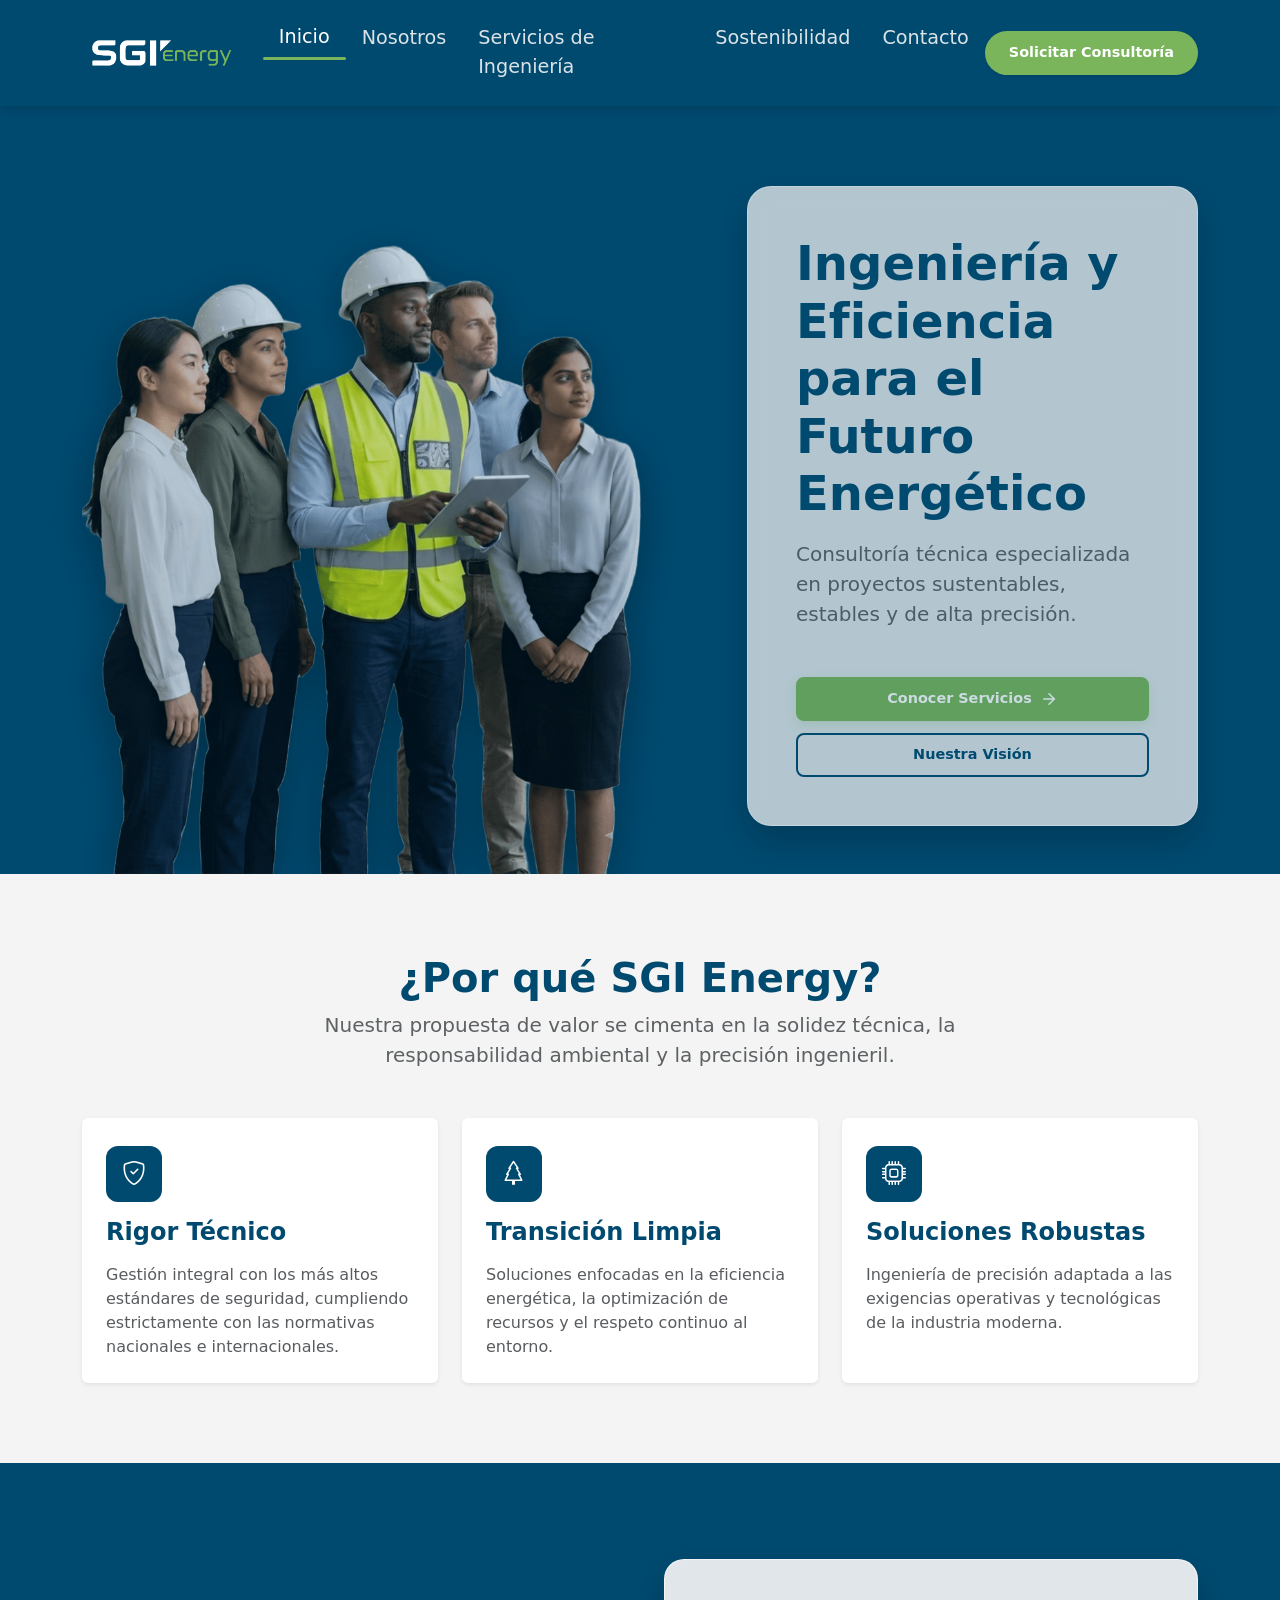
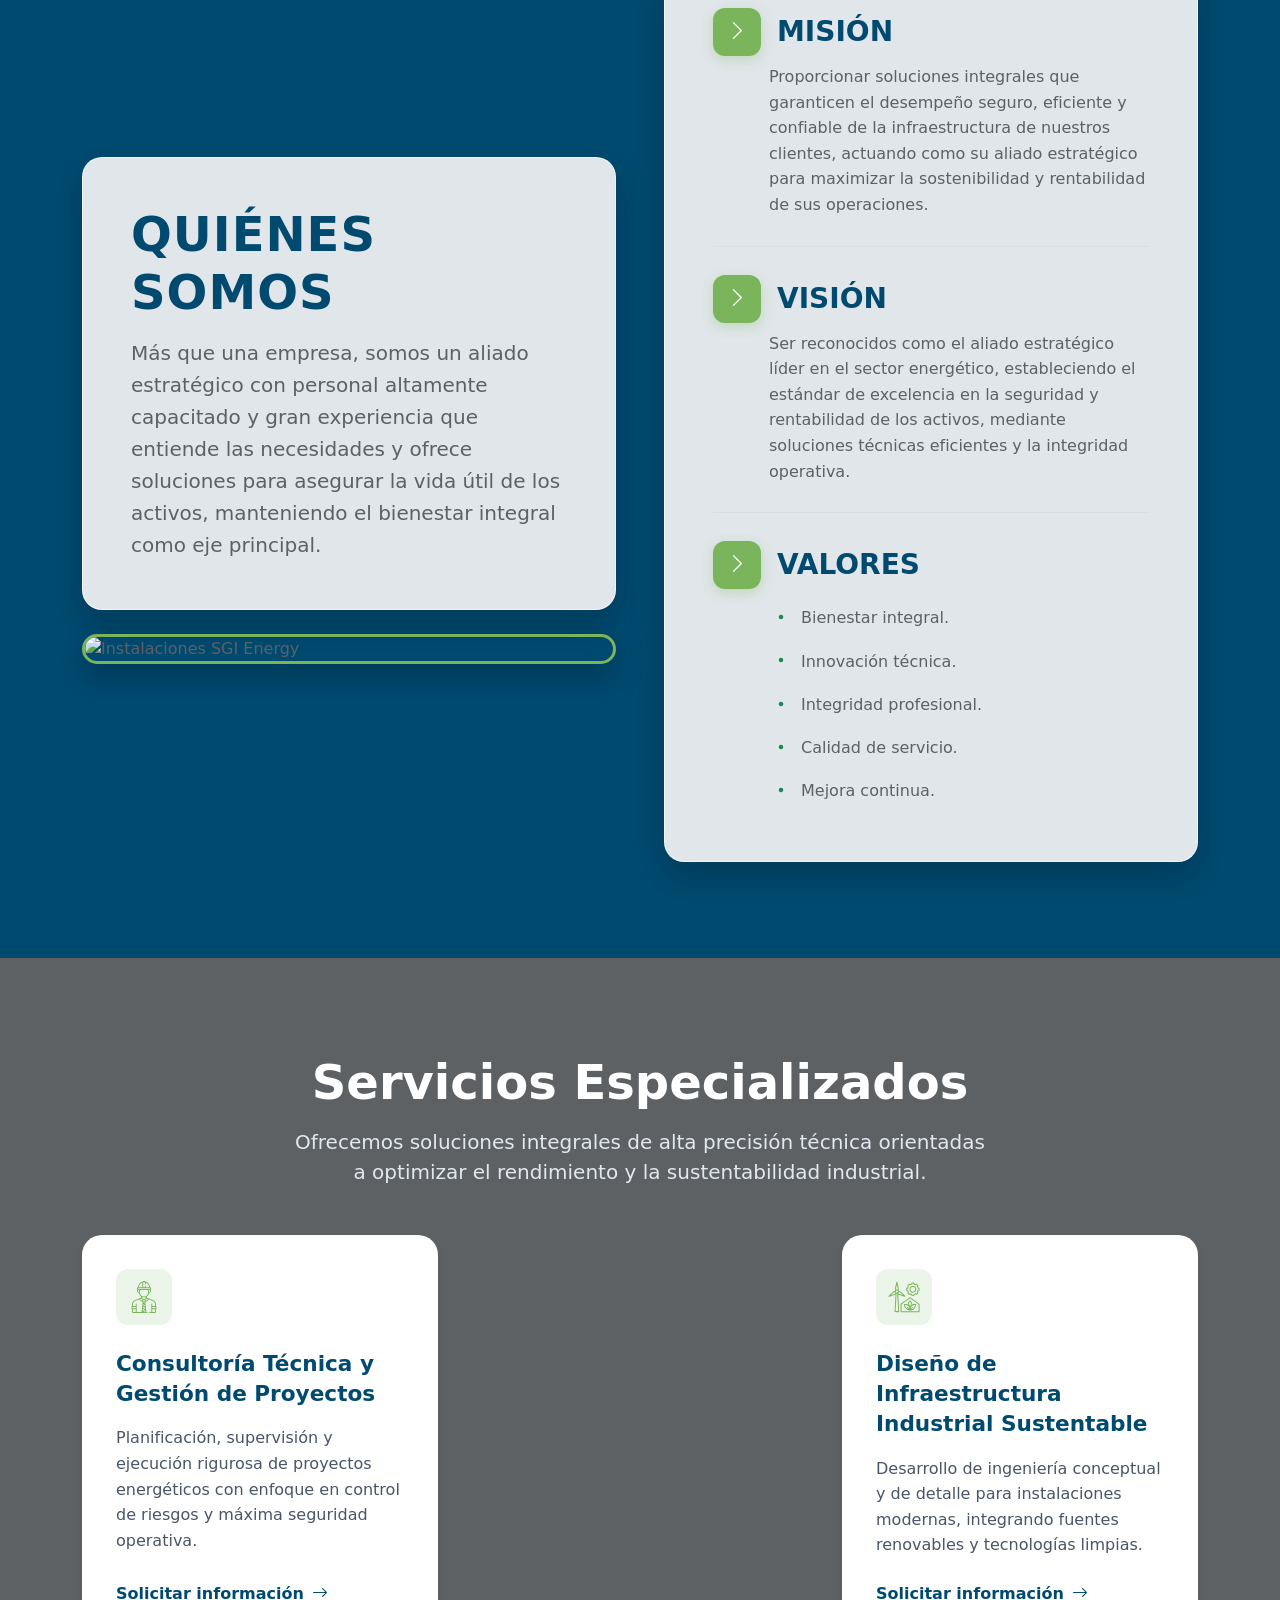
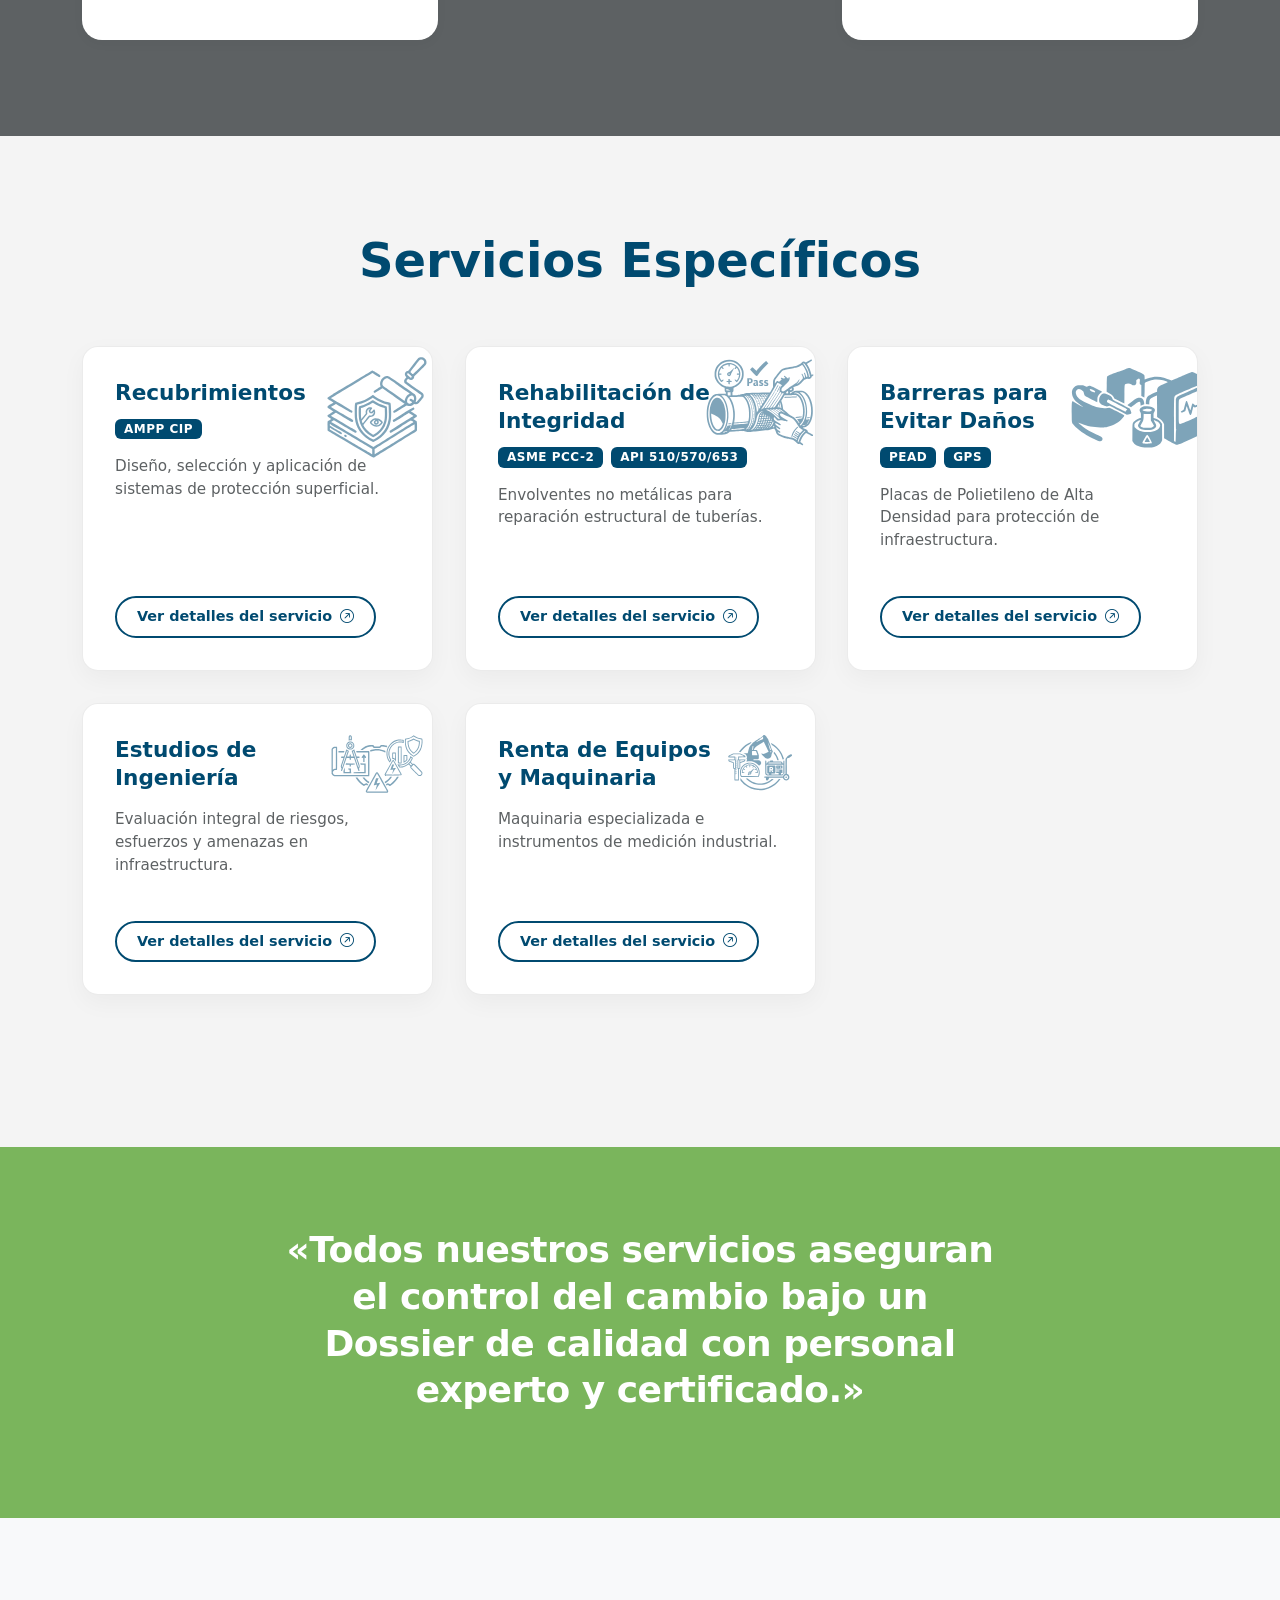
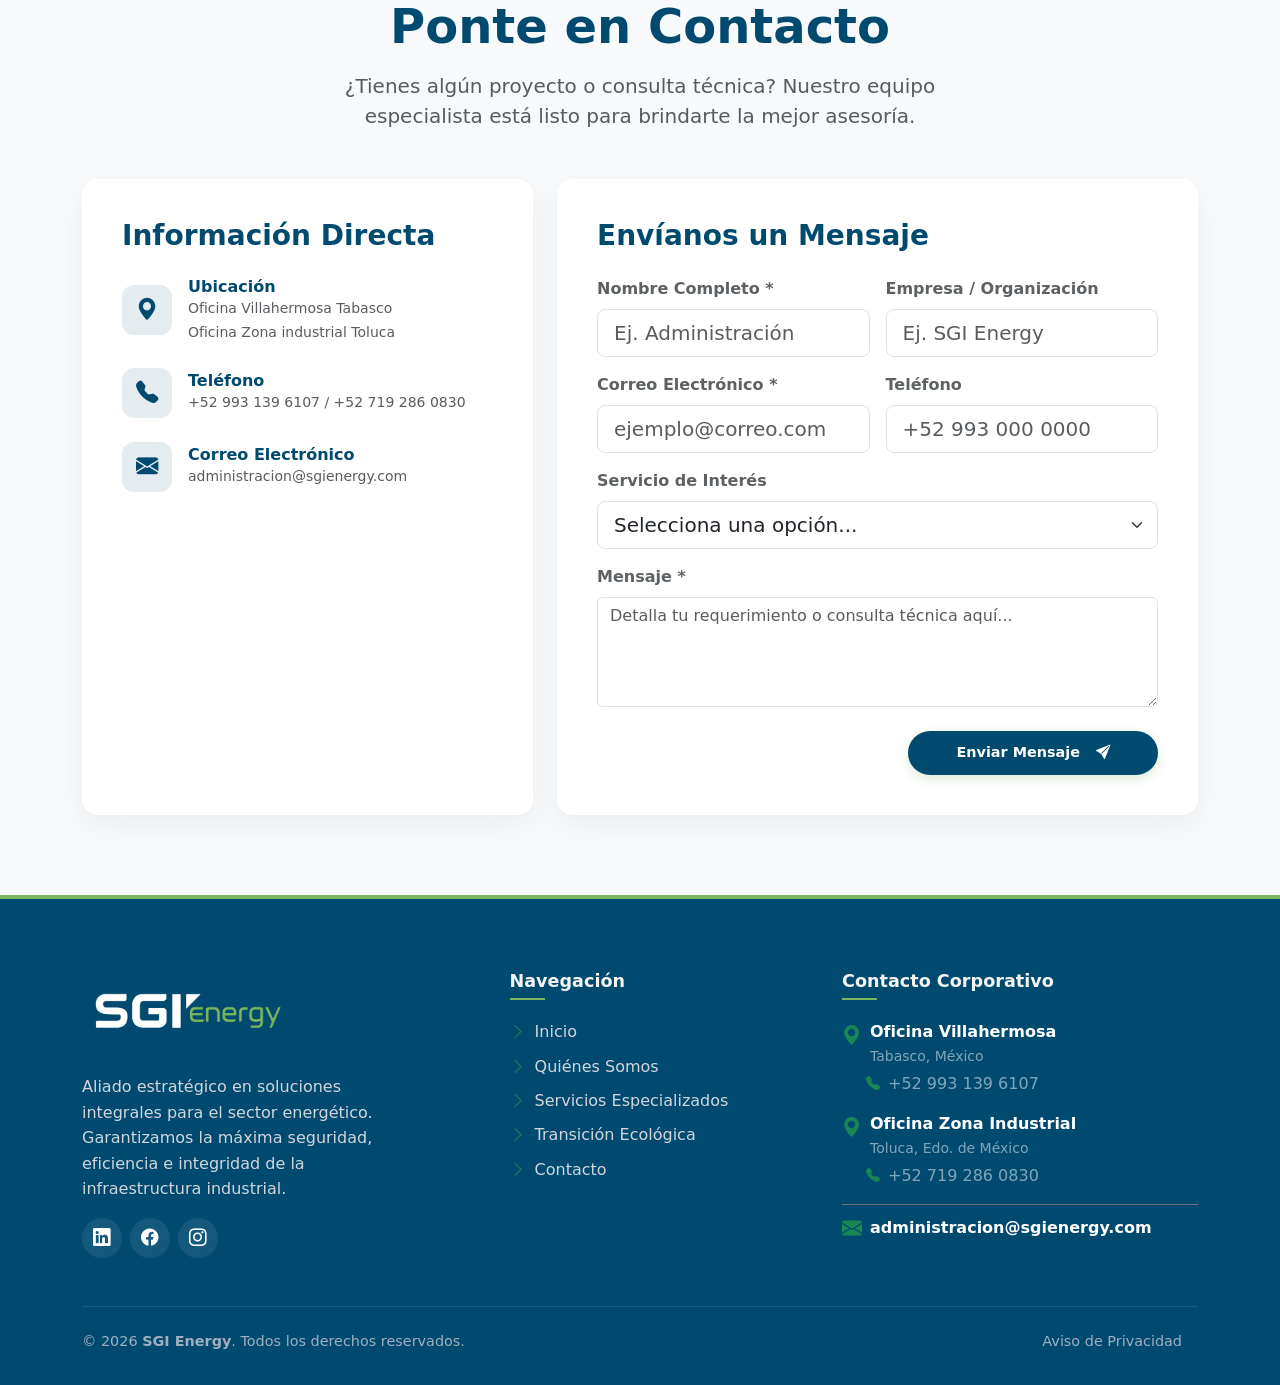
==== index.html @ c01da175 "Hello" ====
<!DOCTYPE html>
<html lang="es">
<head>
  <meta charset="UTF-8">
  <meta name="viewport" content="width=device-width, initial-scale=1.0">
  <title>SGI Energy - Ingeniería y Eficiencia</title>
  <link href="https://cdn.jsdelivr.net/npm/bootstrap@5.3.3/dist/css/bootstrap.min.css" rel="stylesheet">
  <link rel="stylesheet" href="estilos.css">
  <link rel="stylesheet" href="https://cdn.jsdelivr.net/npm/bootstrap-icons@1.11.3/font/bootstrap-icons.min.css">
</head>
<body data-bs-spy="scroll" data-bs-target="#main-navbar">

<!-- HEADER & NAVEGACIÓN -->
<header>
  <nav id="main-navbar" class="navbar navbar-expand-lg fixed-top navbar-custom py-3">
    <div class="container">
      <!-- Logotipo -->
      <a class="navbar-brand d-flex align-items-center" href="#">
        <img src="logotipo_SGI_white.png" alt="SGI Energy" class="navbar-logo me-2">
      </a>

      <!-- Botón Hamburguesa Móvil -->
      <button class="navbar-toggler" type="button" data-bs-toggle="collapse" data-bs-target="#navbarSGI" aria-controls="navbarSGI" aria-expanded="false" aria-label="Toggle navigation">
        <span class="navbar-toggler-icon"></span>
      </button>

      <!-- Menú de Navegación Centrado -->
      <div class="collapse navbar-collapse" id="navbarSGI">
        <ul class="navbar-nav mx-auto mb-2 mb-lg-0 fw-medium">
          <li class="nav-item">
            <a class="nav-link px-3" href="#inicio">Inicio</a>
          </li>
          <li class="nav-item">
            <a class="nav-link px-3" href="#nosotros">Nosotros</a>
          </li>
          <li class="nav-item">
            <a class="nav-link px-3" href="#servicios">Servicios de Ingeniería</a>
          </li>
          <li class="nav-item">
            <a class="nav-link px-3" href="#sostenibilidad">Sostenibilidad</a>
          </li>
          <li class="nav-item">
            <a class="nav-link px-3" href="#contacto">Contacto</a>
          </li>
        </ul>

        <!-- Botón Destacado Derecha (Verde Energético) -->
        <div class="d-flex">
          <a href="#contacto" class="btn btn-primary-custom px-4 py-2 rounded-pill shadow-sm">
            Solicitar Consultoría
          </a>
        </div>
      </div>
    </div>
  </nav>
</header>

<!-- SECCIÓN PRINCIPAL (HERO SECTION) -->
<section id="inicio" class="hero-section">
  <!-- Video de fondo -->
  <video autoplay muted loop playsinline class="hero-video">
    <source src="video-aerogeneradores.mp4" type="video/mp4">
  </video>

  <div class="container hero-content">
    <div class="row hero-row gy-4">
      
      <!-- Lado Izquierdo: Ingenieros (Inicia con clase hero-hidden) -->
      <div class="col-lg-7 text-center text-lg-start d-flex justify-content-center justify-content-lg-start align-items-end">
        <img src="ingenieros.png" alt="Equipo de Ingenieros SGI Energy" class="img-fluid hero-ingenieros-img hero-hidden">
      </div>

      <!-- Lado Derecho: Recuadro (Inicia con clase hero-hidden) -->
      <div class="col-lg-5">
        <div class="glass-card p-4 p-md-5 hero-hidden">
          <h1 class="display-5 fw-bold mb-3" style="color: var(--color-azul-profundo);">
            Ingeniería y Eficiencia para el Futuro Energético
          </h1>
          <p class="fs-5 mb-4" style="color: var(--color-gris-industrial); font-weight: 500;">
            Consultoría técnica especializada en proyectos sustentables, estables y de alta precisión.
          </p>
          <div class="d-flex flex-column flex-sm-row gap-3">
            <div class="hero-actions">
              <a href="#servicios" class="btn btn-primary">
                <span>Conocer Servicios</span>
                <svg width="18" height="18" viewBox="0 0 24 24" fill="none" stroke="currentColor" stroke-width="2" stroke-linecap="round" stroke-linejoin="round">
                  <line x1="5" y1="12" x2="19" y2="12"></line>
                  <polyline points="12 5 19 12 12 19"></polyline>
                </svg>
              </a>

              <a href="#vision" class="btn btn-outline">
                <span>Nuestra Visión</span>
              </a>
            </div>
          </div>
        </div>
      </div>

    </div>
  </div>
</section>
<!-- 3. PROPUESTA DE VALOR (¿POR QUÉ SGI ENERGY?) -->
<section id="nosotros" class="propuesta-section">
  <div class="container">
    
    <!-- Encabezado de la Sección -->
    <div class="text-center mb-5">
      <h2 class="display-6 fw-bold mb-2" style="color: var(--color-azul-profundo);">
        ¿Por qué SGI Energy?
      </h2>
      <p class="fs-5 text-muted mx-auto" style="max-width: 650px; color: var(--color-gris-industrial) !important;">
        Nuestra propuesta de valor se cimenta en la solidez técnica, la responsabilidad ambiental y la precisión ingenieril.
      </p>
    </div>

    <!-- Tres Columnas de Propuesta -->
    <div class="row g-4 justify-content-center">
      <!-- Tarjeta 1: Rigor Técnico -->
      <div class="col-md-4">
        <div class="card h-100 border-0 shadow-sm p-4 value-card">
          <div class="icon-box mb-3">
            <i class="bi bi-shield-check"></i> <!-- Ícono FontAwesome o Bootstrap Icons -->
          </div>
          <h3 class="h4 fw-bold text-navy mb-3">Rigor Técnico</h3>
          <p class="text-muted mb-0">
            Gestión integral con los más altos estándares de seguridad, cumpliendo estrictamente con las normativas nacionales e internacionales.
          </p>
        </div>
      </div>

      <!-- Tarjeta 2: Transición Limpia -->
      <div class="col-md-4">
        <div class="card h-100 border-0 shadow-sm p-4 value-card">
          <div class="icon-box mb-3">
            <i class="bi bi-tree"></i>
          </div>
          <h3 class="h4 fw-bold text-navy mb-3">Transición Limpia</h3>
          <p class="text-muted mb-0">
            Soluciones enfocadas en la eficiencia energética, la optimización de recursos y el respeto continuo al entorno.
          </p>
        </div>
      </div>

      <!-- Tarjeta 3: Soluciones Robustas -->
      <div class="col-md-4">
        <div class="card h-100 border-0 shadow-sm p-4 value-card">
          <div class="icon-box mb-3">
            <i class="bi bi-cpu"></i>
          </div>
          <h3 class="h4 fw-bold text-navy mb-3">Soluciones Robustas</h3>
          <p class="text-muted mb-0">
            Ingeniería de precisión adaptada a las exigencias operativas y tecnológicas de la industria moderna.
          </p>
        </div>
      </div>

    </div>
  </div>
</section>

<!-- SECCIÓN: QUIÉNES SOMOS / INSTITUCIONAL -->
<section id="quienes-somos" class="quienes-somos-section">
  <!-- Video de Fondo (Paneles Solares) -->
  <video autoplay muted loop playsinline class="quienes-somos-video">
    <source src="video-paneles.mp4" type="video/mp4">
  </video>

  <div class="container quienes-somos-content" id="vision">
    <div class="row gy-5 gx-lg-5 align-items-center">
      
      <!-- LADO IZQUIERDO: Quiénes Somos e Imagen -->
      <div class="col-lg-6 qs-animate-left qs-hidden-left">
        <div class="glass-panel-light p-4 p-md-5 mb-4">
          <h2 class="display-5 fw-bold mb-3 text-uppercase" style="color: var(--color-azul-profundo); letter-spacing: 1px;">
            Quiénes Somos
          </h2>
          <p class="fs-5 mb-0" style="color: var(--color-gris-industrial); line-height: 1.6;">
            Más que una empresa, somos un aliado estratégico con personal altamente capacitado y gran experiencia que entiende las necesidades y ofrece soluciones para asegurar la vida útil de los activos, manteniendo el bienestar integral como eje principal.
          </p>
        </div>

        <!-- Imagen Destacada (Ruta temporal) -->
        <div class="img-quienes-somos-wrapper">
          <img src="imagen-instalacion.jpg" alt="Instalaciones SGI Energy" class="img-fluid w-100 d-block">
        </div>
      </div>

      <!-- LADO DERECHO: Misión, Visión y Valores -->
      <div class="col-lg-6 qs-animate-right qs-hidden-right">
        <div class="glass-panel-light p-4 p-md-5 d-flex flex-column gap-4">
          
          <!-- MISIÓ N -->
          <div>
            <div class="d-flex align-items-center gap-3 mb-2">
              <div class="badge-icon-box">
                <i class="bi bi-chevron-right"></i>
              </div>
              <h3 class="h3 fw-bold mb-0 text-uppercase" style="color: var(--color-azul-profundo);">
                Misión
              </h3>
            </div>
            <p class="mb-0 ps-md-5 ms-md-2" style="color: var(--color-gris-industrial); line-height: 1.6;">
              Proporcionar soluciones integrales que garanticen el desempeño seguro, eficiente y confiable de la infraestructura de nuestros clientes, actuando como su aliado estratégico para maximizar la sostenibilidad y rentabilidad de sus operaciones.
            </p>
          </div>

          <hr class="my-1" style="border-color: rgba(0, 74, 112, 0.15);">

          <!-- VISIÓN -->
          <div>
            <div class="d-flex align-items-center gap-3 mb-2">
              <div class="badge-icon-box">
                <i class="bi bi-chevron-right"></i>
              </div>
              <h3 class="h3 fw-bold mb-0 text-uppercase" style="color: var(--color-azul-profundo);">
                Visión
              </h3>
            </div>
            <p class="mb-0 ps-md-5 ms-md-2" style="color: var(--color-gris-industrial); line-height: 1.6;">
              Ser reconocidos como el aliado estratégico líder en el sector energético, estableciendo el estándar de excelencia en la seguridad y rentabilidad de los activos, mediante soluciones técnicas eficientes y la integridad operativa.
            </p>
          </div>

          <hr class="my-1" style="border-color: rgba(0, 74, 112, 0.15);">

          <!-- VALORES -->
          <div>
            <div class="d-flex align-items-center gap-3 mb-2">
              <div class="badge-icon-box">
                <i class="bi bi-chevron-right"></i>
              </div>
              <h3 class="h3 fw-bold mb-0 text-uppercase" style="color: var(--color-azul-profundo);">
                Valores
              </h3>
            </div>
            <ul class="list-unstyled mb-0 ps-md-5 ms-md-2" style="color: var(--color-gris-industrial); line-height: 1.8;">
              <li class="d-flex align-items-center gap-2"><i class="bi bi-dot fs-4 text-success"></i> Bienestar integral.</li>
              <li class="d-flex align-items-center gap-2"><i class="bi bi-dot fs-4 text-success"></i> Innovación técnica.</li>
              <li class="d-flex align-items-center gap-2"><i class="bi bi-dot fs-4 text-success"></i> Integridad profesional.</li>
              <li class="d-flex align-items-center gap-2"><i class="bi bi-dot fs-4 text-success"></i> Calidad de servicio.</li>
              <li class="d-flex align-items-center gap-2"><i class="bi bi-dot fs-4 text-success"></i> Mejora continua.</li>
            </ul>
          </div>

        </div>
      </div>

    </div>
  </div>
</section>

<!-- SECCIÓN: SERVICIOS ESPECIALIZADOS -->
<section id="servicios" class="servicios-section">
  <div class="container">
    
    <!-- Encabezado de Sección -->
    <div class="text-center mb-5">
      <h2 class="display-5 fw-bold mb-3 titulo-seccion">
        Servicios Especializados
      </h2>
      <p class="fs-5 mx-auto subtitulo-seccion" style="max-width: 700px;">
        Ofrecemos soluciones integrales de alta precisión técnica orientadas a optimizar el rendimiento y la sustentabilidad industrial.
      </p>
    </div>

    <!-- Grid de Tarjetas -->
    <div class="row g-4 justify-content-center">
      
      <!-- Servicio 1 (Sin retraso) -->
      <div class="col-md-6 col-lg-4 servicio-col servicio-hidden" data-delay="0">
        <div class="card-servicio">
          <div>
            <div class="servicio-badge">
              <svg version="1.2" xmlns="http://www.w3.org/2000/svg" viewBox="0 0 512 512" class="servicio-svg-icon" aria-hidden="true">
                <g>
                  <path fill="currentColor" d="m236.2 2.1c-2.3 1.2-5 3.4-5.9 5-1 1.6-2.1 2.9-2.6 2.9-2.7 0-17.3 7.2-24.7 12.1-23.4 15.6-39.3 42.2-41.8 69.6l-0.7 7.8-4.1 0.5c-5.1 0.7-8.9 3.1-11.4 7.3-1.7 2.7-2 5.1-2 14.7 0 10.6 0.2 11.8 2.5 15.2l2.5 3.6-2.3 4.9c-3.2 7-3.1 20.8 0.2 27.5 5 10.2 14.6 17.9 25.5 20.3l5 1.1 2.1 8.6c4.1 16.2 12.8 30.7 24.6 41l5.9 5.1v9.2c0 6.5-0.4 9.4-1.2 9.8-0.7 0.3-24 9.3-51.8 20.2-27.8 10.8-53 21.1-56 22.7-8.7 4.9-21.8 18.8-26.7 28.3-7.5 14.6-8.5 19.4-9.1 42.2-0.4 18.5-0.6 20.3-2.3 20.8-1 0.3-2.7 2.1-3.9 3.9-1.8 3-2 4.9-2 19.2 0 14 0.2 16.3 2 19.1 1 1.7 2.8 3.7 3.9 4.3 2 1 2.1 1.9 2.1 23.8 0 25 0.6 27.7 6.6 33.4 6.6 6.1-0.7 5.8 126.2 5.8 115.8 0 115.9 0 118.6-2.1 3.6-2.8 3.6-8 0-10.8-2.3-1.8-4.1-2.1-12-2.1-5.2 0-9.4-0.2-9.4-0.5 0-0.2-3.6-35-8-77.1-4.4-42.2-8-77.9-8-79.5 0-1.5 1-4.4 2.1-6.4 2.1-3.4 2.3-3.6 6.3-3 2.8 0.5 5.4 0.2 7.7-0.8 1.9-0.8 11.9-8.5 22.3-17.1 15.1-12.5 19.3-15.5 21-15 9.8 3.1 64 25 68.3 27.6 11.9 7.1 22.7 22.8 25.8 37.4 0.9 4.4 1.5 12.7 1.5 22.6v15.8h-22.5-22.5v-17.9c0-16.5-0.2-18-2.1-20.5-2.6-3.3-7.9-3.6-10.9-0.6-2 2-2 3.3-2 68.5v66.5h-14.9c-13 0-15.2 0.2-17.2 1.9-3.2 2.6-3.2 8.6 0 11.2 2.2 1.8 4.8 1.9 46.5 1.9 40.8 0 44.4-0.2 48.1-1.9 2.2-1 5.2-3.1 6.7-4.7 5.3-5.7 5.8-8.4 5.8-32.8 0-21.7 0.1-22.6 2.1-23.6 1.1-0.6 2.9-2.6 3.9-4.3 1.8-2.8 2-5.1 2-19.1 0-14.3-0.2-16.2-2-19.2-1.2-1.8-2.9-3.6-3.9-3.9-1.7-0.5-1.9-2.2-2.4-20.3-0.5-22.7-1.3-26.9-8.3-41.1-3.9-7.9-6.2-11-13.3-18.1-4.7-4.8-10.8-9.9-13.6-11.5-2.7-1.6-28.4-12-57-23.1l-52-20.1-0.3-9.5-0.3-9.4 6-5.2c11.8-10.3 20.5-24.8 24.6-41l2.1-8.6 5-1.1c10.9-2.4 19.7-9.3 25.1-19.7 2.5-4.7 2.8-6.3 2.8-14.8-0.1-7.4-0.5-10.5-2.2-14l-2-4.5 2.3-3.5c2.2-3.1 2.4-4.5 2.4-15 0-9.6-0.3-12-2-14.7-2.5-4.2-6.3-6.6-11.4-7.3l-4.1-0.5-0.7-7.8c-2.9-31.5-22.7-60.6-51.4-75.3-4.5-2.4-10-4.8-12.2-5.4-2.5-0.8-4.5-2.3-5.7-4.2-3.2-5.5-8-6.8-25.5-6.8-13.8 0-16 0.2-19.8 2.1zm33 32c0.3 18.7 0.4 19.1 2.7 21 3 2.5 7.6 2.4 10.1-0.1 1.8-1.8 2-3.3 2-15.5 0-7.4 0.3-13.5 0.8-13.5 0.4 0 3.8 1.6 7.6 3.5 16.5 8.5 29.9 22.6 37.3 39.3 3.1 7.1 6.3 20.4 6.3 26.5v4.7l-25.7-0.2-25.8-0.3-0.3-9.2c-0.3-8.6-0.5-9.4-2.9-11.3-2.9-2.3-4.2-2.4-7.6-0.9-3.6 1.6-4.7 5-4.7 13.9v8h-13-13v-42.5-42.5h12.9 13zm-41.4 28.6l-0.3 36.8-25.7 0.3-25.8 0.2v-4.7c0-6.1 3.2-19.4 6.3-26.5 5.6-12.7 15.2-24.5 26.2-32.3 5.7-4.1 17.1-10.4 18.8-10.5 0.4 0 0.6 16.5 0.5 36.7zm126.2 59.3v7h-98-98v-7-7h98 98zm-178 39.6v17.6l-2.7-0.6c-4.7-1.1-10.5-5.9-13-10.5-3.3-6.3-3.1-12.2 0.7-18.9l3-5.2h6 6zm144.8 8.6c-0.6 28.9-1 31.4-7.4 43.8-8.1 15.8-21.2 26.8-38.4 32.2-10.9 3.4-27.2 3.2-38.5-0.5-17.2-5.6-31.2-17.7-38.7-33.2-5.6-11.6-6.7-19.6-6.8-46.3v-22.2h65.1 65.1zm30.6-21c3.3 6.7 3.4 12.9 0.3 18.9-2.5 4.6-8.3 9.4-12.9 10.5l-2.8 0.6v-17.6-17.6h6.4 6.4zm-115.4 112c5.9 1.6 10.3 2.1 20.5 2.1 12.6 0 16.1-0.6 29.3-4.8 2.1-0.7 2.2-0.5 2.2 5.8v6.5l-11.5 9.6-11.6 9.6h-9.3c-7.3 0-9.6-0.3-10.7-1.6-0.7-0.9-5.8-5.3-11.4-9.9l-10-8.4 0.3-6.1c0.4-5.8 0.5-6.1 2.5-5.6 1.2 0.4 5.6 1.6 9.7 2.8zm-11.9 28.9c5.4 4.5 9.9 8.4 9.9 8.7 0 0.3-2.3 4.1-5.2 8.4-3.2 4.9-5.6 7.7-6.4 7.4-2-0.8-29.5-23.9-29-24.3 0.4-0.4 19.5-8.1 20.4-8.2 0.2-0.1 4.8 3.6 10.3 8zm85.4-3.5c4.9 1.9 9.1 3.7 9.3 3.9 0.5 0.4-28.5 24.5-29.5 24.5-0.5-0.1-3.2-3.7-6.2-8.2l-5.5-8.1 3.9-3.1c2.2-1.7 6.7-5.4 10-8.3 3.6-3.1 6.6-5 7.5-4.7 0.8 0.3 5.5 2.1 10.5 4zm-114.3 25.5c10 8.3 19.3 15.8 20.7 16.8 1.6 1 4.6 1.6 8.4 1.6 5.8 0 5.9 0 8.2 4l2.2 4-8.3 79c-4.6 43.4-8.3 79.1-8.4 79.2 0 0.2-17.8 0.3-39.5 0.3h-39.5v-66.5c0-65.2 0-66.5-2-68.5-3-3-8.3-2.7-10.9 0.6-1.9 2.5-2.1 4-2.1 20.5v17.9h-22.6-22.6l0.4-18.8c0.4-17.1 0.6-19.3 3.1-26.2 4.6-13 14.5-25.3 25.5-31.7 4.3-2.5 65.5-27 67.9-27.2 0.7-0.1 9.5 6.7 19.5 15zm72.7-1c4.6 6.5 4.6 6.6 0.6 12.8l-2.5 4.1h-9.9-9.9l-3.2-5-3.2-5 4.2-6.5 4.2-6.5h7.7 7.7zm-4.5 36.6c0.3 2.7 0.8 7.5 1.2 10.8l0.6 6-8.1-8c-6.3-6.2-8.1-8.6-8.1-10.7 0-2.8 0-2.8 6.9-2.8h6.9zm5 47.7c0.4 3.9 0.9 9.3 1.3 12.1l0.5 5-12.7-12.5-12.6-12.5 0.7-9c0.3-5 0.9-9.4 1.1-9.9 0.3-0.4 5.2 3.8 10.8 9.4l10.3 10.2zm-10.2 26.3l14.6 14.8 1 10.5c0.6 5.7 1 10.5 0.9 10.7-0.2 0.1-7.8-7.3-17.1-16.6l-16.7-16.8 0.7-8.6c0.4-4.8 1-8.7 1.3-8.7 0.3 0 7.2 6.6 15.3 14.7zm-134.2 4.3v10h-26.5-26.5v-10-10h26.5 26.5zm317 0v10h-26.5-26.5v-10-10h26.5 26.5zm-163.5 57.5c0.2 1.1 0.7 4.6 1 7.8l0.6 5.7h-3.8c-3.6 0-4.7-0.9-21.2-17.4l-17.3-17.3 0.7-6.9c1.2-13.4-0.6-14 20.6 7.2 10.4 10.4 19.2 19.8 19.4 20.9zm-153.5-9.5v23h-20.7c-17.8 0-20.9-0.2-22.5-1.7-1.6-1.5-1.8-3.5-1.8-23v-21.3h22.5 22.5zm309-1.8c0 18.3-0.2 21.4-1.7 23-1.5 1.6-3.5 1.8-22.5 1.8h-20.8v-23-23h22.5 22.5zm-190.5 17.8l6.9 7h-8.1-8.2l0.6-5.8c0.5-5.7 1-8.2 1.5-8.2 0.2 0 3.5 3.1 7.3 7z"/>
                </g>
              </svg>
            </div>
            <h3 class="servicio-titulo">Consultoría Técnica y Gestión de Proyectos</h3>
            <p class="servicio-descripcion">
              Planificación, supervisión y ejecución rigurosa de proyectos energéticos con enfoque en control de riesgos y máxima seguridad operativa.
            </p>
          </div>
          <div>
            <a href="#contacto" class="servicio-link">
              Solicitar información <i class="bi bi-arrow-right"></i>
            </a>
          </div>
        </div>
      </div>

      <!-- Servicio 2 (150ms de retraso) -->
      <div class="col-md-6 col-lg-4 servicio-col servicio-hidden" data-delay="150">
        <div class="card-servicio">
          <div>
            <div class="servicio-badge">
              <svg version="1.2" xmlns="http://www.w3.org/2000/svg" viewBox="0 0 512 512" class="servicio-svg-icon" aria-hidden="true">
                  <g>
                    <path fill="currentColor" d="m189.1 1.6c-13.3 3.6-25.5 13.4-31.6 25.6-1.9 3.8-3.7 8.5-4.1 10.4l-0.6 3.4h-7.4c-8.5 0-13.4 1.7-17.9 6l-3 2.9-35.5 0.3c-34.6 0.3-35.6 0.4-39.7 2.6-6.6 3.5-11 7.9-14 14l-2.8 5.7v208.5 208.5l2.1 4.6c2.8 6 9.3 12.5 15.3 15.3l4.6 2.1h171.5 171.5l5.1-2.7c6.4-3.4 12.8-10.5 14.8-16.5 0.9-2.7 1.6-8 1.6-12.8v-8.1l4.3-1.1c13.1-3.5 20.4-17 16.6-30.7-1.5-5.3-9.1-13.3-14.1-14.8-3.8-1.1-3.9-1.3-3.3-4.7 1.4-7.6 7.3-17.6 17.2-29 15-17.2 20.9-24.7 25.8-32.5 8.9-14.4 13.3-29.5 14.2-49.6 2.9-60-39.2-112.1-98.4-121.8l-10.2-1.7-0.3-56-0.3-56-2.6-5.5c-3.1-6.6-8.5-12.1-14.8-15.2-4.5-2.2-5.5-2.3-39.8-2.6l-35.2-0.3-3.3-3.3c-4.1-4.1-9-5.6-18-5.6h-6.7l-1.2-4.2c-3.1-11.6-12.1-23.6-22.5-29.8-10.6-6.4-25.6-8.6-37.3-5.4zm26 17.6c6.3 2.9 13.1 9.5 16 15.5 1.1 2.3 2.5 7.3 3 11 1.5 10.5 2.5 11.2 17.3 11.5l12.1 0.3v19 19h-62-62l-0.3-19.3-0.2-19.2h11.9c14.8 0 16-0.7 17.3-10 1-7.5 4.3-15.2 8.6-20.1 3.2-3.7 11.5-8.7 16.6-10 5.6-1.5 15.9-0.4 21.7 2.3zm-92.1 57.3v10.5h-24.5-24.6l-2.4 2.5-2.5 2.4v188c0 135.7 0.3 188.7 1.1 190.4 0.6 1.4 2.2 3 3.6 3.6 1.7 0.8 35.2 1.1 117.3 1.1h115v5.3c0 3 0.7 7.6 1.5 10.3 0.8 2.7 1.5 5 1.5 5.2 0 0.1-56.7 0.1-125.9 0-125.6-0.3-126-0.3-128.8-2.4-1.5-1.1-3.6-3.6-4.5-5.5-1.7-3.2-1.8-15.1-1.8-206.9 0-191.7 0.1-203.7 1.8-207 0.9-1.9 3.2-4.5 5.1-5.7 3.4-2.3 3.8-2.3 35.7-2.3h32.4zm224-8.7c1.9 0.9 4.3 3.3 5.5 5.2 1.9 3.4 2 5.3 2.3 58.1l0.3 54.5-9 1.2c-5 0.7-9.7 1.5-10.5 1.8-1.4 0.5-1.6-5.1-1.8-48.1l-0.3-48.7-2.8-2.4c-2.8-2.4-2.9-2.4-26.8-2.4h-23.9v-10.5-10.5h31.8c28.2 0 32.1 0.2 35.2 1.8zm-218.9 38.6c2 1.9 5.5 3.9 7.6 4.5 5.5 1.6 124.9 1.5 131 0 2.7-0.7 5.8-2.5 7.9-4.5l3.3-3.4h19.6 19.5v45.8 45.8l-5.7 2.8c-44.2 21.5-70.7 69.6-65.4 118.7 2.9 27.1 10.7 42.2 37.1 71.9 11.4 12.9 18.4 24.3 19.6 32.1 0.6 3.5 0.4 3.7-2.4 4.3-4 0.9-10.8 6.9-13.3 11.7-3.4 6.7-3.5 13.5-0.4 21.2 0.7 1.6-4.5 1.7-100.4 1.7h-101.1v-178-178h19.6 19.7zm262.2 99c9.8 2.9 23.6 9.6 31.2 15 13.6 9.8 28.1 27.8 34.3 42.8 5.9 14.2 7.6 23.4 7.6 40.8 0 17-1.3 24.1-6.2 35.9-4.1 9.7-9 16.6-24.5 34.6-7.6 8.8-15.6 18.9-17.7 22.5-3.9 6.5-9 20.1-9 23.9 0 2.1-0.2 2.1-43 2.1h-42.9l-1.1-4.3c-4.3-16.7-8.1-23-26.4-44-14.1-16.2-17.6-20.9-22.1-29.7-10.8-21.4-12.2-50.4-3.6-75.3 10.1-28.9 34.3-53 63.2-62.7 12-4.1 18.5-4.9 35.4-4.6 13.8 0.3 17.2 0.7 24.8 3zm32.2 236.1c1.6 1.5 2.5 3.6 2.5 5.5 0 1.9-0.9 4-2.5 5.5l-2.4 2.5h-57.3c-62.9 0-60.9 0.2-62.3-5.9-0.7-3.2 0.7-6.8 3.4-8.8 1.2-0.9 15.4-1.2 58.9-1.3h57.3zm-19.6 37.9c-0.4 7.4-0.7 8.8-2.9 11.1-5.1 5.4-5.6 5.5-37.7 5.5-28 0-30-0.1-33.1-2-5.3-3.2-7.2-7.4-7.2-15.8v-7.2h40.6 40.6z"/>
                    <path fill="currentColor" d="m109.5 128.2c-4.4 2.4-4.5 2.8-4.5 32.9 0 27.5 0.1 28.7 2.1 31.3l2 2.6h30.5 30.5l2.4-2.5 2.5-2.4v-28.6-28.7l-2.9-2.9-2.9-2.9h-28.9c-18.9 0.1-29.5 0.4-30.8 1.2zm49.5 32.8v18h-19-19v-18-18h19 19z"/>
                    <path fill="currentColor" d="m195.2 141.3c-2.7 2.9-2.8 7.7-0.3 10.8l1.9 2.4 47.1 0.3c31.9 0.2 47.8-0.1 49.1-0.8 5.2-2.8 6.1-8.9 2-13-1.9-1.9-3.5-2-49.8-2h-47.9z"/>
                    <path fill="currentColor" d="m195.2 170.3c-2.7 2.9-2.8 7.7-0.3 10.8l1.9 2.4 47.7 0.3 47.6 0.3 3.1-3.1c2.5-2.6 2.9-3.6 2.4-6.3-1.3-6.9 0.5-6.7-52.5-6.7h-47.8z"/>
                    <path fill="currentColor" d="m107.5 212.5l-2.5 2.4v29.1 29.1l2.5 2.4 2.4 2.5h29c19.1 0 29.8-0.4 31.4-1.1 4.4-2 4.7-4.3 4.7-34v-28l-2.5-2.4-2.4-2.5h-30.1-30.1zm51.5 31.5v18h-19-19v-18-18h19 19z"/>
                    <path fill="currentColor" d="m197.4 222.4c-4.8 2.1-6.1 8.9-2.4 12.6 1.9 1.9 3.3 2 27.8 2 25.7 0 25.9 0 28-2.3 4-4.3 2.5-10.7-2.9-12.6-4.8-1.7-46.5-1.4-50.5 0.3z"/>
                    <path fill="currentColor" d="m197.4 251.4c-4.8 2.1-6.1 8.9-2.4 12.6 1.9 1.9 3.3 2 20.6 2 10.2 0 19.4-0.4 20.4-1 4.8-2.6 3.8-12-1.5-14-4.1-1.5-33.4-1.2-37.1 0.4z"/>
                    <path fill="currentColor" d="m107.2 295.3c-2.2 2.3-2.2 2.9-2.2 31.3 0 27.6 0.1 29.1 2 31.2 1.1 1.1 3.5 2.4 5.2 2.7 1.8 0.3 15.6 0.5 30.6 0.3l27.4-0.3 2.4-2.8 2.4-2.8v-28.3c0-27.1-0.1-28.4-2.1-31l-2-2.6h-30.8-30.8zm51.8 31.7v18h-19-19v-18-18h19 19z"/>
                    <path fill="currentColor" d="m195.5 306.5c-3.5 3.4-3.4 8.6 0.1 11.4 2.4 1.9 4 2.1 16.9 2.1 12.9 0 14.5-0.2 16.9-2.1 3.7-2.9 3.7-8.9 0-11.8-2.4-1.9-4-2.1-17.1-2.1-13.9 0-14.5 0.1-16.8 2.5z"/>
                    <path fill="currentColor" d="m195.6 335.1c-2 1.6-2.6 2.9-2.6 5.9 0 3 0.6 4.3 2.6 5.9 2.5 1.9 4 2.1 19.6 2.1 16.6 0 16.9 0 19.3-2.5 1.6-1.5 2.5-3.6 2.5-5.5 0-1.9-0.9-4-2.5-5.5-2.4-2.5-2.7-2.5-19.3-2.5-15.6 0-17.1 0.2-19.6 2.1z"/>
                    <path fill="currentColor" d="m109.5 376.2c-4.4 2.4-4.5 2.8-4.5 33v28.9l2.5 2.4 2.4 2.5h30.1 30.1l2.4-2.5 2.5-2.4v-28c0-29.7-0.3-32-4.7-34-3.3-1.5-58-1.5-60.8 0.1zm49.5 32.8v18h-19-19v-18-18h19 19z"/>
                    <path fill="currentColor" d="m195.2 389.3c-2.7 2.9-2.8 7.7-0.3 10.8l1.9 2.4 33.1 0.3 33.2 0.3 2.9-3c3.7-3.6 3.9-7.3 0.5-10.6l-2.4-2.5h-33.4-33.4z"/>
                    <path fill="currentColor" d="m195.2 418.3c-2.7 2.9-2.8 7.7-0.3 10.8l1.9 2.4 36.9 0.3c39.9 0.2 40.6 0.1 43.1-5.2 1.6-3.2 0.2-8-2.9-9.6-1-0.6-17.1-1-39.2-1h-37.4z"/>
                    <path fill="currentColor" d="m345.5 220.5c-29.6 6.5-53.7 27.9-62.9 56.1l-1.7 5.2-2.8-1.4c-3.5-1.7-7.1-0.7-9.5 2.8-2.6 3.7-1.9 6.1 4 14.4 6.7 9.5 10.7 13.4 13.8 13.4 2.4 0 17.6-10.3 21.4-14.6 2.8-3.2 2.8-6.4 0.1-9.9-1.9-2.3-2.8-2.6-6.5-2.3-5.3 0.4-5.3 0.4 0.8-12.2 3.3-6.9 5.7-10.1 12.7-17.1 7-7 10.2-9.4 17.2-12.8 24.3-11.7 50.9-9 72.4 7.2 7 5.3 12.2 11.2 17.2 19.9 2 3.5 4.6 7.3 5.7 8.5 4.3 4.9 12.6 1.2 12.6-5.5 0-5.3-7.4-17.6-16.2-26.8-12.2-12.8-27.4-21.4-44-24.8-9.2-1.9-25.9-2-34.3-0.1z"/>
                    <path fill="currentColor" d="m367.8 247.7c-3 3.3-30.4 35.6-46.6 55.1-6 7.3-6.7 10.8-2.7 14.7 2.3 2.3 3.1 2.5 13 2.5h10.5v16.2c0 17.4 0.9 23.2 4 24.8 2.5 1.4 7.2 1.2 9-0.3 1.4-1.1 27.2-31.5 46.3-54.5 8.6-10.4 9.7-14 5.4-18-2.1-2-3.4-2.2-13-2.2h-10.6l-0.3-19.1c-0.3-18.7-0.4-19.1-2.7-21-3.8-3.1-8.1-2.5-12.3 1.8zm1.4 52c1.2 1.1 3.9 1.8 8.2 2.1l6.5 0.4-12.2 14.5-12.2 14.5-0.5-11.2c-0.6-10.7-0.7-11.4-3.4-13.6-2.1-1.9-3.9-2.4-8.2-2.4-3 0-5.4-0.2-5.4-0.6 0-0.3 5.5-7 12.3-15l12.2-14.6 0.5 12.1c0.4 9.6 0.8 12.4 2.2 13.8z"/>
                    <path fill="currentColor" d="m427.3 301.5c-11 7.9-11.7 8.7-11.7 13.2 0 4.8 3.4 7.6 8.7 7.1 3.6-0.3 3.8-0.2 3.2 2.2-0.3 1.4-2.3 5.9-4.3 10-5.5 11.3-18.7 24.3-30.2 29.8-33.5 16-73.6 3.3-90.4-28.8-3.9-7.3-5.8-9-10.1-9-3.5 0-7.5 4.2-7.5 7.7 0 3.4 6.3 14.8 12.4 22.5 9.6 12.1 26.9 23.3 42.6 27.8 10.4 2.9 27.1 3.7 37.5 1.7 30.5-5.8 55.6-27.5 65-56.5 1.5-4.5 2-5 3.5-4.2 3.2 1.7 7.5 1.1 9.8-1.3 3.7-4 2.9-7.3-4.4-17.2-3.6-5-7.3-9.6-8.2-10.3-3.2-2.5-6.7-1.3-15.9 5.3z"/>
                  </g>
                </svg>
            </div>
            <h3 class="servicio-titulo">Auditorías de Eficiencia Energética</h3>
            <p class="servicio-descripcion">
              Evaluación detallada del consumo y rendimiento de infraestructura para identificar fugas, reducir costos y optimizar el uso de recursos.
            </p>
          </div>
          <div>
            <a href="#contacto" class="servicio-link">
              Solicitar información <i class="bi bi-arrow-right"></i>
            </a>
          </div>
        </div>
      </div>

      <!-- Servicio 3 (300ms de retraso) -->
      <div class="col-md-6 col-lg-4 servicio-col servicio-hidden" data-delay="300">
        <div class="card-servicio">
          <div>
            <div class="servicio-badge">
              <svg version="1.2" xmlns="http://www.w3.org/2000/svg" viewBox="0 0 512 512" class="servicio-svg-icon" aria-hidden="true">
                <g>
                  <path fill="currentColor" d="m138.8 15.1c-1 0.5-2.2 1.8-2.7 2.8-1.2 2.2-25.2 105.7-25.3 109.2-0.1 1.5 1.7 5.8 3.8 9.5 2.1 3.8 4.1 7.3 4.3 7.7 0.2 0.5-1.1 2.8-2.8 5.3-1.8 2.4-3.8 6-4.5 8.1l-1.3 3.8-10 0.3-9.9 0.3-40.7 37.9c-22.3 20.9-41.1 38.8-41.7 39.9-0.5 1.1-1 2.9-1 4.1 0 3 4.4 7 7.7 7 1.5 0 25.7-7 53.7-15.6 27.9-8.5 50.9-15.4 51.1-15.2 0.1 0.2-2.6 58.1-6.1 128.8-3.5 70.7-6.3 132.2-6.4 136.7 0 7.6 0.2 8.3 2.6 10.2 2.6 2 3.8 2.1 33.6 2.1h30.9l2.4-2.5c1.4-1.3 2.5-3.4 2.5-4.6 0-1.2-2.9-62.5-6.5-136.2-3.6-73.7-6.4-134.2-6.2-134.4 0.2-0.2 23.3 6.6 51.2 15.2 27.9 8.5 51.9 15.5 53.2 15.5 1.3 0 3.3-0.4 4.3-1 2.2-1.2 4-6.1 3.3-8.9-0.4-1.7-28.6-28.5-76.5-72.9l-6.7-6.2h-9.6-9.5l-2.4-5.3c-1.2-2.8-3.5-6.6-4.9-8.3l-2.6-3 4.5-7.8c2.4-4.3 4.4-8.8 4.4-9.9 0-1.7-21.1-94.5-24.1-105.9-1.7-6.6-7.2-9.6-12.1-6.7zm12.2 77.8c3.8 16.8 7 31.3 7 32.4 0 1-1.2 4-2.6 6.6l-2.6 4.6-10-0.1-10-0.1-2.9-5.1-2.9-5.1 7.8-33.6c5-21.7 7.9-33 8.4-31.8 0.5 1 3.9 15.5 7.8 32.2zm0 61.4c8 4.2 11 13.7 7.1 22.3-2.7 5.9-7.2 8.7-14.6 9.2-5 0.3-6.6 0-9.5-2-1.9-1.3-4.5-3.9-5.8-5.8-3.2-4.6-2.8-13.9 0.7-18.8 4.9-7 14.3-9.1 22.1-4.9zm-39.1 27.2c0.7 1.9 2.7 5.5 4.5 7.8l3.3 4.3-2.7 4.8c-1.5 2.6-3.2 5.2-3.8 5.8-1 1-65.3 21-65.9 20.5-0.1-0.2 10.9-10.7 24.5-23.4l24.7-23.2h7l7.1-0.1zm101.9 19.7c13.7 12.8 24.9 23.4 24.7 23.6-0.2 0.2-65.7-19.6-66-20.1-0.1-0.1-1.6-2.6-3.4-5.6l-3.3-5.4 2.2-2.6c1.1-1.4 3.2-5 4.6-7.9l2.5-5.2h6.9 6.8zm-64.7 3.5c0 1.6 3 64.4 6.7 139.8l6.7 137-19.4 0.3c-10.7 0.1-19.5 0.1-19.7-0.1-0.3-0.2 13.2-278.7 13.5-279.5 0.1-0.1 2.8-0.2 6.1-0.2 5.9 0 6 0.1 6.1 2.7z"/>
                  <path fill="currentColor" d="m381.5 26.4c-3 1.3-3.9 2.8-7.9 12.9-0.8 2-2.3 4-3.3 4.3-1 0.4-5.4 2.1-9.7 4l-7.9 3.3-7-2.9c-3.8-1.7-8-3-9.4-3-3 0-23.4 19.4-25.4 24.1-1.1 2.7-0.9 3.8 2 10.4l3.3 7.3-3.6 9c-2 4.9-3.6 9.4-3.6 10 0 0.5-3.4 2.2-7.5 3.8-4.2 1.5-8.3 3.6-9 4.8-2.1 2.9-2.2 33.3-0.1 36.1 0.8 1.1 4.7 3.3 8.6 5l7.3 3 3.9 9.8 4 9.9-3.3 7.3c-4.1 9.5-3.9 10.2 10 23.9 12.4 12.2 12.5 12.2 23.2 7.6l7-3 4.7 2.4c2.6 1.3 6.5 2.9 8.7 3.6 5.6 1.8 6 2.3 8.6 9.6 3.5 9.8 3.5 9.8 21.4 10.2 19.6 0.4 20.3 0.1 24.2-10.3 2.5-6.8 3.1-7.6 6.3-8.6 1.9-0.7 6.3-2.4 9.8-4l6.4-2.8 6.5 2.9c3.6 1.7 7.7 3 9.1 3 1.9 0 5.5-3 14.4-11.7 13.5-13.4 13.7-13.8 8.9-24.3l-2.8-6.3 3.3-7.1c1.8-3.9 3.5-8.3 3.9-9.8 0.6-2.1 1.9-3.1 8.1-5.3 4.1-1.5 8.1-3.7 8.9-4.8 1.9-2.7 2.2-31.2 0.3-35.1-0.8-1.9-3.3-3.5-8.9-5.8-6.3-2.5-7.9-3.6-8.4-5.7-0.4-1.4-2.1-5.7-3.9-9.6l-3.3-7 2.8-6c4.9-10.7 4.6-11.4-8.9-24.8-8.1-7.9-12.6-11.7-14.1-11.7-1.3 0-5.3 1.3-9.1 3l-6.8 3-6.4-2.8c-3.4-1.6-7.9-3.4-9.8-4-3.2-1.1-3.8-1.9-6.4-8.8-2.4-6.6-3.3-7.8-6.2-9-4.5-1.9-28.6-1.9-32.9 0zm24.2 15.8c0.5 0.7 1.8 3.5 2.8 6.3 2.4 6.8 3.8 8.2 10.4 10 3.1 0.9 9.3 3.4 13.9 5.7 9.1 4.4 10.4 4.5 19 0.7l5.2-2.3 5.5 5.4 5.4 5.3-1.6 3.6c-5.1 11.8-5.1 10 0 20.8 2.5 5.4 5.1 11.9 5.7 14.5 1.5 5.7 2.8 6.9 10.5 10l6 2.4 0.3 8 0.3 8-6.5 2.3c-7.8 2.7-8.9 3.9-11.1 11.5-0.9 3.3-3.4 9.5-5.6 13.8-2.1 4.2-3.9 8.3-3.9 9 0 0.7 1.4 4.2 3 7.8l2.9 6.5-5.2 5.2c-2.8 2.9-5.7 5.3-6.3 5.3-0.7 0-3.6-1.1-6.6-2.5-6.9-3.2-8.5-3.2-16 0.9-3.5 1.9-9.6 4.4-13.6 5.6-8.1 2.5-9.7 4.2-12.8 13.2l-1.6 4.8h-7.8-7.8l-2.8-7.1c-3-7.6-3.5-8.1-12.7-11.1-3.4-1.1-9.2-3.6-13.1-5.5-7.6-3.9-9.1-3.9-17.4-0.2l-5.3 2.3-5.5-5.5-5.5-5.5 2.6-5.7c3.2-7.3 3.2-10.7-0.1-16.4-1.5-2.4-4.1-8.6-5.8-13.6l-3.1-9.2-7.2-3-7.3-3v-8-8l5.3-1.9c8.2-2.8 9.3-3.9 11.7-11.3 1.2-3.7 3.7-10 5.6-13.8 4.1-8.4 4.2-10.5 0.8-18.1l-2.5-5.7 5.5-5.6 5.5-5.5 6.3 2.7c3.5 1.5 7.1 2.7 8.1 2.7 1 0 4.8-1.5 8.5-3.4 3.7-1.8 9.8-4.3 13.6-5.5 3.8-1.2 7.5-2.6 8.2-3.2 0.7-0.6 2.5-4.2 3.9-8l2.7-6.9h7.3c4.6 0 7.6 0.5 8.2 1.2z"/>
                  <path fill="currentColor" d="m384.1 79.6c-26.8 7.2-44.5 34-40.3 61 3.1 19.7 17.2 36.9 35.7 43.5 8.3 2.9 23 3.7 31.2 1.5 18.4-4.6 33.8-19 39.4-36.5 3-9.4 3-24.2-0.1-33.1-6.1-18.1-20.7-31.8-38.7-36.5-7.1-1.9-20.1-1.8-27.2 0.1zm29.9 18c29.7 14 29.9 55.7 0.2 69.7-6.1 2.9-7.5 3.2-16.7 3.2-8.9 0-10.6-0.3-15.6-2.8-8.8-4.3-14.3-9.8-18.6-18.5-3.6-7.1-3.8-8.2-3.8-16.6 0-7.8 0.4-10 2.7-14.9 7.5-16.1 20.3-24.1 37.3-23.4 6.5 0.3 9.4 0.9 14.5 3.3z"/>
                  <path fill="currentColor" d="m278 310.1c-39.3 28.6-72.7 53.1-74.2 54.5l-2.8 2.6v62.9 63l2.5 2.4 2.4 2.5h147.1 147.1l2.4-2.5 2.5-2.4v-62.3c0-54.6-0.2-62.6-1.5-64.6-0.9-1.2-32-24.3-69.1-51.3-84.1-61.1-78.1-56.9-81.8-56.8-2.5 0-17.9 10.8-74.6 52zm143.6 15.4l67.4 49v53.7 53.8h-136-136v-53.8-53.8l67.8-49.2c37.2-27.1 68.1-49.1 68.5-48.9 0.5 0.1 31.2 22.3 68.3 49.2z"/>
                  <path fill="currentColor" d="m343.1 310.6c-4.1 3.4-13.3 17.4-17.6 26.7-4.2 9.1-8.1 23.3-9.1 32.8-0.6 5.9-0.9 6.9-2.3 6.4-16.9-6.9-27-8.9-41.1-8.3-16.4 0.8-18.9 2.9-17.6 14.6 2.6 23.3 13.5 46.2 29.5 62.3 14.3 14.3 29.8 22.5 48.5 25.8 8.6 1.6 32.1 1.4 40.8-0.3 17.1-3.3 32.3-11.4 45.3-24.1 16.6-16.3 27-37.1 30.5-61.4 2.1-13.8-0.1-15.9-16.2-16.8-14.2-0.8-25.6 1.4-41.9 8.1-1.4 0.6-1.8-0.5-2.9-7.5-3.5-24.1-16.7-46.5-34.4-58.3-4.9-3.3-7.6-3.3-11.5 0zm13.2 23.4c6.2 6.7 12.8 19 15.2 28.5 0.9 3.3 1.8 10.2 2.2 15.3l0.6 9.2-6.6 6.9c-7.6 7.8-7.1 8.2-8.3-6.1-0.7-8.2-2.3-11.2-6.8-12.4-3.2-0.8-8.4 2.1-9.2 5-0.3 1.3-0.2 6.3 0.3 11 0.5 4.7 0.8 8.6 0.7 8.6-0.1 0-3-2.8-6.4-6.1l-6.3-6.1 0.6-11.2c0.7-12.1 3-21.8 7.8-32.4 3.4-7.5 8.7-16.2 9.9-16.2 0.4 0 3.3 2.7 6.3 6zm-58.8 53.4c4.4 1.4 10.9 4.2 14.5 6.3 7.9 4.6 22.2 18.8 26.8 26.5 3.6 6 10.3 21 9.8 21.6-0.2 0.2-7.9-5.8-17-13.2-13.2-10.7-17.3-13.6-19.7-13.6-4 0-7.9 3.9-7.9 8.1 0 3.7 0.5 4.2 19.9 19.9 14.5 11.8 15.4 13.4 6.2 10.9-24.3-6.5-45.5-27.4-54.1-53.2-1.5-4.5-3.1-10.2-3.5-12.6l-0.7-4.4 8.8 0.6c5.3 0.3 12.2 1.6 16.9 3.1zm135.9 0.3c-4.9 27.1-23.4 51.8-46.6 62.2-6.6 2.9-16 5.5-17.8 4.9-0.6-0.2 6.1-6.2 14.9-13.3 9-7.4 16.5-14.2 17.2-15.8 2.3-5.5-3.4-11.9-9.3-10.3-1.3 0.3-8 5.3-14.9 11-12.6 10.3-12.7 10.4-13.8 8-1.8-4-1.4-5.5 3.9-13.7 14.7-22.9 36.9-36.3 60.8-36.6l6.3-0.1z"/>
                </g>
              </svg>
            </div>
            <h3 class="servicio-titulo">Diseño de Infraestructura Industrial Sustentable</h3>
            <p class="servicio-descripcion">
              Desarrollo de ingeniería conceptual y de detalle para instalaciones modernas, integrando fuentes renovables y tecnologías limpias.
            </p>
          </div>
          <div>
            <a href="#contacto" class="servicio-link">
              Solicitar información <i class="bi bi-arrow-right"></i>
            </a>
          </div>
        </div>
      </div>

    </div>
  </div>
</section>


<!-- SERVICIOS ESPECÍFICOS -->
<section class="services-section">
  <div class="container">
    <h2 class="display-5 section-title">Servicios Específicos</h2>

    <div class="services-grid">
      
      <!-- Tarjeta 1: Recubrimientos -->
<article class="service-card spec-hidden" data-delay="0">
  
  <!-- Icono de fondo (Watermark) -->
  <div class="card-bg-icon">
    <svg version="1.0" xmlns="http://www.w3.org/2000/svg" viewBox="0 0 1104 975" width="100%" height="100%" fill="currentColor">
      <g transform="translate(0.000000,975.000000) scale(0.100000,-0.100000)">
        <path d="M8643 8519 c-29 -11 -74 -40 -101 -64 -27 -24 -179 -214 -337 -422 -419 -549 -377 -500 -436 -512 -64 -14 -96 -31 -136 -73 -90 -94 -84 -255 13 -344 l37 -33 -19 -24 c-11 -13 -43 -52 -71 -86 -68 -79 -90 -147 -73 -224 22 -107 -17 -75 840 -676 206 -145 387 -277 403 -292 36 -39 36 -86 0 -131 -96 -116 -263 -310 -302 -350 -42 -44 -82 -61 -94 -40 -3 4 5 38 18 76 46 137 39 281 -20 401 -40 82 37 25 -955 715 -201 139 -446 311 -545 380 -485 341 -497 347 -641 338 -188 -12 -373 -177 -451 -400 -34 -97 -36 -236 -5 -317 12 -30 19 -57 17 -61 -3 -4 -111 -74 -242 -155 -130 -82 -245 -157 -255 -167 -25 -25 -23 -81 5 -113 45 -53 65 -45 360 139 l267 167 263 -184 c224 -158 657 -462 1224 -860 l143 -100 -393 -244 c-215 -134 -404 -257 -419 -274 -30 -32 -35 -58 -16 -92 25 -48 74 -60 127 -33 25 13 642 399 784 490 33 21 66 36 75 33 10 -3 43 -15 74 -26 138 -50 301 -10 431 105 43 39 39 38 92 19 98 -35 188 -13 265 65 107 107 343 395 367 448 46 98 22 224 -57 302 -20 19 -146 112 -281 206 -478 335 -795 558 -849 598 -79 60 -79 83 0 175 33 39 63 71 65 71 3 0 25 -15 49 -34 59 -45 106 -59 176 -54 118 8 206 97 217 216 l6 60 236 228 c552 533 602 584 634 653 25 53 30 77 30 135 0 39 -5 89 -11 111 -30 107 -129 214 -236 254 -76 28 -200 28 -273 0z m222 -168 c47 -22 99 -74 114 -114 14 -36 14 -105 0 -145 -7 -20 -142 -158 -391 -399 -209 -202 -391 -376 -404 -387 -30 -22 -36 -19 -139 77 l-70 64 41 54 c86 114 517 678 574 751 34 45 75 86 97 97 49 26 125 26 178 2z m-943 -1090 c151 -130 158 -137 158 -165 0 -28 -35 -66 -60 -66 -21 0 -49 20 -150 108 -111 97 -130 118 -130 148 0 29 32 64 60 64 11 0 66 -40 122 -89z m-1581 -294 c24 -12 283 -189 574 -393 292 -203 639 -446 772 -539 l243 -169 -49 -26 c-79 -44 -110 -69 -167 -139 -72 -86 -122 -190 -143 -297 l-17 -86 -774 543 c-426 298 -785 549 -797 558 -38 27 -65 95 -66 164 -3 161 122 347 263 392 65 20 111 18 161 -8z m1809 -1269 c59 -30 92 -95 93 -182 2 -60 -19 -156 -33 -156 -4 0 -44 27 -90 60 -46 33 -94 63 -106 66 -55 14 -116 -52 -98 -105 6 -15 45 -53 96 -91 48 -36 90 -68 94 -72 19 -20 -116 -97 -184 -104 -66 -8 -129 26 -162 86 -33 60 -34 169 -1 252 46 118 147 223 245 254 60 19 97 17 146 -8z"/>
        <path d="M4955 7439 c-110 -67 -375 -227 -590 -356 -214 -130 -700 -424 -1080 -653 -379 -229 -848 -512 -1041 -629 -288 -173 -354 -216 -364 -241 -14 -33 -8 -71 14 -93 8 -8 107 -69 221 -136 184 -109 205 -124 188 -135 -10 -7 -101 -64 -203 -126 -102 -62 -194 -122 -205 -132 -26 -24 -26 -89 -1 -117 10 -11 110 -75 222 -141 112 -67 204 -123 204 -125 0 -2 -96 -62 -214 -134 -225 -138 -245 -157 -231 -214 9 -36 33 -55 173 -136 67 -39 122 -73 122 -75 0 -2 -56 -34 -125 -71 -69 -38 -135 -79 -145 -93 -19 -23 -20 -42 -20 -353 l0 -329 27 -29 c16 -16 271 -172 568 -347 920 -541 1741 -1025 2495 -1473 188 -111 264 -151 287 -151 23 0 65 20 135 63 541 333 2127 1317 2724 1691 229 143 335 214 343 232 12 28 15 281 4 523 -7 181 1 168 -167 261 -64 35 -116 66 -116 69 0 3 54 39 121 80 67 41 129 83 140 94 23 25 25 84 5 112 -8 11 -104 76 -215 145 -110 69 -201 127 -200 130 0 3 41 30 90 60 124 75 149 99 149 144 0 47 -36 86 -79 86 -22 0 -122 -57 -368 -212 -186 -116 -513 -321 -728 -455 -214 -135 -396 -252 -402 -261 -22 -27 -16 -80 12 -107 51 -52 52 -52 592 286 274 172 511 321 526 331 15 11 36 18 46 15 23 -6 341 -207 341 -215 0 -4 -20 -19 -43 -33 -212 -130 -1686 -1055 -1699 -1067 -28 -24 -24 -93 6 -121 50 -47 49 -48 807 427 388 243 712 444 721 447 12 5 175 -80 200 -103 4 -4 -95 -71 -220 -148 -215 -134 -1344 -836 -1942 -1207 -151 -94 -389 -242 -529 -329 l-254 -158 -661 392 c-802 476 -1221 724 -1761 1043 -225 133 -474 280 -553 327 l-144 85 34 20 c18 11 65 37 104 58 l72 38 583 -343 c321 -189 671 -395 776 -457 106 -62 205 -116 220 -118 61 -12 109 48 91 112 -6 25 -22 40 -66 66 -31 19 -145 86 -252 149 -107 63 -316 186 -465 273 -148 87 -328 193 -400 235 -189 112 -656 385 -683 399 -29 15 -25 21 45 63 32 19 110 67 175 106 64 40 120 72 126 72 5 0 268 -153 585 -340 371 -220 584 -340 602 -340 32 0 85 49 85 80 0 53 -26 74 -256 210 -126 73 -337 197 -469 275 -738 433 -915 539 -915 544 0 13 365 229 375 222 5 -5 177 -106 380 -226 204 -120 447 -263 540 -319 189 -111 229 -123 266 -77 27 33 25 92 -3 119 -13 11 -167 106 -343 210 -549 324 -1128 665 -1173 690 -36 20 -41 27 -30 37 7 7 148 93 313 192 321 193 1026 618 1765 1065 825 499 958 578 963 578 4 0 104 -61 224 -136 120 -75 231 -143 247 -151 56 -29 116 10 116 75 0 49 -20 68 -180 168 -283 176 -385 234 -409 234 -16 0 -107 -49 -226 -121z m-2761 -3898 c72 -43 325 -192 561 -331 237 -139 696 -411 1020 -603 325 -193 698 -414 830 -492 132 -79 312 -185 400 -237 l160 -95 3 -196 c1 -108 1 -197 -2 -197 -2 0 -242 141 -532 313 -291 173 -662 392 -824 487 -162 95 -513 302 -780 460 -267 157 -596 351 -732 431 l-247 144 -1 58 c0 31 3 57 6 57 3 0 56 -30 117 -66 449 -267 669 -394 691 -400 19 -4 31 0 50 20 57 57 32 86 -189 215 -93 55 -284 167 -422 248 l-253 148 0 58 c0 31 3 57 6 57 3 0 65 -35 138 -79z m6096 -128 l0 -198 -168 -104 c-210 -131 -372 -232 -532 -331 -147 -91 -337 -209 -620 -385 -113 -70 -493 -306 -845 -524 -352 -219 -669 -416 -705 -439 -39 -24 -66 -36 -67 -29 -1 7 -4 94 -5 193 l-4 182 101 63 c55 34 451 281 880 547 1199 745 1553 965 1765 1098 107 67 196 122 198 123 1 1 2 -88 2 -196z"/>
        <path d="M3142 2830 c-31 -13 -46 -55 -30 -88 29 -60 126 -93 161 -54 34 37 18 88 -37 120 -46 27 -67 32 -94 22z"/>
        <path d="M5104 5693 c-312 -223 -663 -385 -1041 -477 -54 -13 -106 -27 -116 -31 -54 -22 -66 -145 -67 -675 0 -256 4 -391 15 -485 74 -629 407 -1156 967 -1529 142 -95 341 -196 385 -196 36 0 176 70 320 160 330 207 614 514 778 840 183 365 237 691 215 1296 -15 411 -25 533 -49 564 -15 20 -42 31 -146 57 -377 95 -674 226 -991 439 -84 55 -152 94 -166 94 -14 0 -59 -24 -104 -57z m194 -191 c308 -207 617 -345 975 -438 49 -12 91 -24 93 -27 11 -11 27 -364 28 -642 1 -254 -2 -331 -17 -425 -70 -449 -247 -797 -557 -1093 -158 -151 -343 -284 -511 -367 l-65 -32 -74 37 c-250 126 -486 309 -658 510 -260 304 -397 619 -454 1045 -14 108 -18 740 -4 882 l8 88 41 10 c375 92 772 267 1022 450 44 32 81 59 83 59 1 1 42 -25 90 -57z"/>
        <path d="M5070 5304 c-207 -135 -475 -257 -735 -333 -60 -18 -119 -41 -129 -51 -57 -55 -43 -797 20 -1066 115 -496 431 -896 916 -1158 106 -57 110 -57 240 21 320 192 573 457 713 746 145 300 189 598 167 1133 -10 253 -14 291 -30 313 -14 19 -58 37 -193 81 -282 92 -459 173 -684 315 -68 43 -130 75 -145 75 -14 0 -75 -33 -140 -76z m238 -167 c208 -128 388 -212 634 -293 l146 -48 7 -175 c12 -273 1 -565 -24 -694 -89 -442 -328 -783 -725 -1031 -49 -31 -96 -56 -104 -56 -23 0 -197 108 -291 180 -104 81 -251 231 -313 320 -62 87 -121 197 -115 213 2 7 109 143 237 302 l232 290 64 2 c48 1 80 9 127 31 84 39 127 78 168 154 32 59 34 69 34 158 0 105 -24 178 -64 199 -31 17 -49 3 -127 -94 -65 -80 -71 -85 -99 -79 -37 7 -52 21 -60 54 -4 20 6 40 55 100 72 88 83 111 70 144 -19 52 -181 62 -272 18 -146 -72 -234 -242 -200 -388 l9 -42 -149 -183 c-83 -101 -156 -193 -164 -203 -7 -11 -15 -18 -18 -15 -2 2 -9 51 -15 109 -10 103 -13 201 -12 526 l1 161 108 32 c225 68 524 205 689 315 37 25 72 46 76 46 5 0 48 -24 95 -53z m-305 -399 c-6 -7 -29 -37 -51 -66 -23 -30 -42 -62 -42 -73 0 -33 54 -151 75 -164 11 -7 53 -20 93 -29 86 -19 89 -18 154 64 l43 54 3 -34 c8 -79 -48 -169 -132 -213 -32 -16 -57 -21 -119 -20 -62 1 -82 -2 -95 -16 -9 -9 -118 -143 -242 -298 -254 -318 -227 -302 -270 -161 l-23 76 169 207 c265 324 248 299 238 354 -14 80 -9 153 13 196 26 50 77 99 123 119 44 19 76 21 63 4z"/>
        <path d="M5314 4020 c-153 -50 -342 -231 -315 -301 15 -41 89 -127 149 -174 102 -81 199 -115 322 -115 154 1 257 45 375 164 94 94 114 131 95 176 -7 17 -45 64 -84 104 -56 57 -91 82 -159 116 -87 43 -90 44 -205 47 -95 3 -128 -1 -178 -17z m59 -115 c-79 -47 -108 -168 -60 -247 66 -109 200 -127 288 -39 85 85 68 227 -34 292 l-32 21 30 -7 c92 -20 255 -140 255 -188 0 -28 -107 -128 -172 -160 -111 -53 -242 -52 -354 3 -64 31 -174 129 -174 155 0 21 65 91 118 127 43 30 133 67 162 68 8 0 -4 -11 -27 -25z m147 -105 c43 -43 11 -120 -49 -120 -32 0 -71 39 -71 70 0 10 9 29 21 44 25 32 70 35 99 6z"/>
      </g>
    </svg>
  </div>

  <!-- Contenido principal -->
  <div>
    <div class="card-header">
      <h3>Recubrimientos</h3>
      <div class="badges">
        <span class="badge">AMPP CIP</span>
      </div>
    </div>
    <p class="card-desc">Diseño, selección y aplicación de sistemas de protección superficial.</p>
  </div>

  <div>
    <button type="button" class="btn-ver-mas" data-bs-toggle="modal" data-bs-target="#modalRecubrimientos">
      Ver detalles del servicio <i class="bi bi-arrow-up-right-circle"></i>
    </button>
  </div>
</article>

      <!-- Tarjeta 2: Rehabilitación de Integridad -->
<article class="service-card spec-hidden" data-delay="100">
  
  <!-- Icono de fondo (Watermark) -->
  <div class="card-bg-icon">
    <svg version="1.2" xmlns="http://www.w3.org/2000/svg" viewBox="0 0 1103 960" width="100%" height="100%" fill="currentColor">
      <g>
        <path d="m906.9 141.9l-19.4 10.8-3.7-3.3c-8.2-7.3-19.3-4.8-26.7 6-4.8 6.9-22.7 16.9-36.6 20.5-4.4 1.1-26.5 5.6-49.2 10-22.6 4.5-44.2 9.1-48 10.2-13 4-19 9.1-33.4 28.4-4.6 6-13.3 17.3-19.4 25-23.1 28.9-22.6 27.6-23.3 60.7l-0.4 23.7-6.2 11.3c-3.4 6.2-8.4 15.3-11.2 20.1l-4.9 8.8-3.5-0.8c-5.2-1.2-39.3-0.7-110 1.7-54.9 1.9-64.2 2.4-68.5 4-2.7 0.9-6.3 2.2-8 2.8-1.6 0.6-7.4 1.7-12.9 2.5-6.9 1.1-11.7 2.5-16 4.7-6.2 3.1-6.3 3.1-28.7 4-12.3 0.5-23.6 0.9-25.1 1h-2.8v-11.9c0-11.8 0-11.9 2.5-12.5 3.4-0.9 4.9-4.1 5-11.1 0.5-19.8 0.4-19.5 2.3-20.2 28-9.6 49.8-28.7 62.7-54.8 8.4-16.9 10-24.4 10-45.5 0-19.2-1.3-26.6-7.6-41.6-9.7-23.3-33.4-46-58.4-56.1-23.5-9.4-52-10.1-76.3-1.9-34.4 11.7-60.6 40-69.4 75.2-1.8 7.4-2.2 11.7-2.2 24.9-0.1 14.3 0.2 17 2.6 25.5 1.4 5.2 4.1 12.6 5.8 16.5 11 24.4 35.3 47.3 59.5 56.1l6 2.2 0.3 13.3c0.3 14.2 0.9 16.1 6 18 2 0.8 2.2 1.5 2.2 7.4v6.6l-3.7-0.8c-6.4-1.3-59.9-0.4-67.8 1.3-10.9 2.2-18.8 6.7-28.6 16.4-13.2 13-22.1 28.3-29.4 50.6-7.9 24-11 45.6-11 77.4 0 32.4 3.1 53.4 11.5 79 14.4 43.9 39 72.1 66.4 75.9 6.5 0.9 48.7-1.9 60-4 10.8-2 20.5-6.8 28.3-14.2l3.2-3 35.3-2.8c19.4-1.6 39.4-2.9 44.3-3 13.7-0.3 29.2 1.5 36 4.1 7.6 2.9 17.8 2.9 47.5 0.1 11.8-1.1 37.3-3.4 56.5-5.1 19.3-1.7 42.5-3.7 51.6-4.5 16.9-1.5 20.8-2.4 29.4-6.8 3.6-1.8 7.3-2.7 13-3.2 4.4-0.3 9.7-0.8 11.7-1.1 3.5-0.5 3.8-0.4 5.2 3 0.8 2 2.8 5.5 4.3 7.8 1.7 2.5 3.5 7.1 4.2 10.7 2.2 11.3 8.1 20.3 17 26 11 7.1 43.1 19.6 62.9 24.5 11.3 2.8 14.2 3.3 27.9 4.5 7.5 0.7 11.8 1.7 16 3.5 8.3 3.8 20.6 13.1 26.8 20.2 3.3 3.7 7.6 7.2 10.9 9 5.2 2.7 5.7 2.8 10.1 1.6l4.7-1.2 8.1 6c8.5 6.3 12.2 7.4 15.2 4.4 1-1 1.5-2.9 1.3-4.8-0.3-2.6-1.9-4.3-10.5-10.8l-10.2-7.8 2.3-6.8c6.1-17.6 17.8-36.8 31.4-51.2l8-8.5 12.4 6.4c6.7 3.6 16.7 8.9 22.1 11.8 10.3 5.6 13.5 6.3 16.1 3.7 2.1-2 2-6.8 0-8.5-0.9-0.8-9.6-5.8-19.3-11.1l-17.6-9.7-0.7-4.2c-0.4-2.3-1.4-5.2-2.3-6.5-1.9-2.9-14.5-10.3-20.6-12.1-2.6-0.8-6.8-2.9-9.3-4.7-5.2-3.7-4.7-4.6 2.5-4.6 8.4 0 21.6-6.2 30.8-14.5 10.3-9.4 21.3-27.5 27-44.8 6.9-20.9 9.2-36.5 9.2-63.2 0-35.5-6.6-66.3-20.6-95-12.9-26.7-30.6-44.9-50.3-51.7-6.4-2.2-7.7-2.3-32.5-2-22.2 0.2-26.6 0.5-32 2.2-8.1 2.6-15.1 6.7-21.9 12.9-3.9 3.5-6.4 5.1-8.3 5.1-2.3 0-2.6-0.3-2.1-2.3 0.3-1.2 0.6-3.7 0.6-5.5v-3.2h5.7c10.5 0 19.2-6.5 21.2-16 1-4.5 0.5-8.7-1.8-14.3-0.6-1.6-1.1-3.2-1.1-3.6 0-0.4 5.7-2.8 12.8-5.1 16.2-5.5 22-8.1 30.1-13.4 9-5.8 17.9-14.3 27-25.6 8.7-10.8 11.7-12.8 25.4-17.1 8.2-2.6 10.3-2.9 12.9-2 11.7 4.1 24.4-2 25.5-12.3 0.5-4.4 0.7-4.6 5.7-6.5 6.5-2.4 9.4-6 7.8-9.5-1.5-3.4-5.4-4.2-10.4-2.2-2.3 0.9-4.2 1.5-4.3 1.3-0.2-0.1-1-3.8-2-8.2-4.5-21-13.3-42.3-24.9-60.9-3.8-5.9-6.6-10.9-6.4-11.1 0.1-0.1 7.7-4.4 16.8-9.5 16.8-9.4 21-12.6 21-16.1 0-2.4-3.4-5.9-5.8-5.9-1 0-10.6 4.9-21.3 10.9zm-569.2 4.2c22.4 3 44.7 15.2 59.5 32.4 7.8 9 16.6 25.6 19.3 36.5 10.9 43-10.3 87.2-51 106.6-15.5 7.4-22.5 8.9-41 8.8-13.3 0-17.4-0.4-24-2.2-32.2-8.9-58.5-34.7-67.6-66.7-3.1-10.8-3.6-29.5-1.1-41.5 4-19.2 12.4-34.3 27-48.1 21.8-20.6 49.8-29.8 78.9-25.8zm542 18.1c16.9 21.2 30 48.4 35.3 74 1.1 5.1 2.2 11.9 2.6 15 0.6 5.6 0.6 5.7-2 6.4-1.5 0.3-2.9 0.4-3.1 0.2-0.3-0.3-1.2-4.7-2.1-9.9-1.9-11-6.8-28.2-11.3-39.4-5.7-14.1-17.4-34-26-43.9-4-4.6-4.1-4.9-2.5-6.7 0.9-1.1 2.2-1.9 2.9-1.9 0.6 0 3.4 2.8 6.2 6.2zm-13.5 11c15.4 18.8 30.4 53.5 33.3 76.9 0.7 5.6 0.7 5.6-2.2 6.2-1.5 0.3-3.5 0.8-4.3 1.2-1.3 0.4-1.8-0.7-2.7-5.7-1.2-7-6.6-21.3-9-24-2-2.2-5.2-2.3-6-0.3-0.3 0.9 0.9 5.2 2.6 9.6 3.7 9.2 5.7 21.7 3.8 23.6-0.7 0.6-2.4 1.5-3.8 1.8-2.4 0.6-2.6 0.3-3.7-4.7-1.5-6.2-8.5-20.8-11.2-23.3-1.1-1-2.6-1.5-3.5-1.1-2.9 1.1-2.9 3.8 0.3 9.5 3.7 6.9 7.2 17 7.2 21.1 0 2.1-1.3 4.7-4.2 8.3-2.4 2.9-6.4 8.1-9 11.4-6.1 8-18.1 18.1-26.7 22.7-3.8 2-7.1 3.6-7.4 3.6-0.4 0 2.7-3.3 6.7-7.3 7.4-7.4 13.8-18.1 15.2-25.5 1.1-5.4-1.2-3.7-6.9 5-6 9.4-15.7 21.3-20.7 25.5-3.1 2.6-3 2.3 1.4-3.6 2.5-3.5 4.4-6.6 4.2-6.8-0.3-0.3-3.8 2.4-7.8 5.9-8.1 7.1-15.4 12.2-26.8 19-4.1 2.4-16.5 11.1-27.5 19.4-29.5 22-37.2 25.2-44.7 18.5-3.1-2.7-3.3-3.4-3.3-9.3 0-5.5 0.4-6.9 3.2-10.9 1.8-2.6 9-10 16-16.5 27.2-25.4 32.7-31.3 36.8-39.6 2.9-6 3.9-9.3 4.3-14.7 0.5-7.8-0.5-10.1-4.4-10.1-2.8 0-5 3-5.9 8.2l-0.7 3.8-6.5-5.8c-3.6-3.1-9.4-8.3-12.9-11.5-7.4-6.6-10.7-7.3-11.2-2.3-0.3 2.3 0.6 3.8 4.8 8.1l5.2 5.2-4.8 1.7c-6.9 2.3-12.7 2-19.6-1.1-6.6-3-9.3-2.5-9.3 1.8 0 1.7 1.1 2.9 3.7 4.4l3.7 2.1-5.5 5.7c-3.1 3.2-7.6 7.4-10.1 9.4l-4.4 3.6-5.2-2.2c-7.6-3.3-8.4-3.5-11.8-2.1-2.1 0.9-4.5 3.7-8.1 9.6-2.8 4.6-5.3 8.4-5.6 8.4-1.1 0 0.6-22.8 2-26 1.6-3.8 42.1-56.6 49.3-64.3 2.5-2.7 6.8-5.9 9.8-7.2 3.7-1.7 21.2-5.6 55.3-12.4 27.4-5.5 52.9-11 56.5-12.4 6.4-2.4 14.2-6.5 22.8-11.9 2.5-1.5 4.8-2.8 5.2-2.8 0.4 0 2.2 1.9 4.1 4.2zm-161.4 138.7c4.4 2.2 8.3 4.5 8.7 5.1 0.4 0.6-2 3.9-5.2 7.4-10.6 11.6-14.4 21.7-12.2 32.6l1.1 5.5-6.5 11.5c-11.4 20.5-26.1 42.8-57.2 87.3l-15.7 22.4-6.5 0.7c-3.6 0.4-6.7 0.5-6.9 0.4-0.2-0.2 6.5-10.5 14.7-22.8 15.9-23.8 40.3-61.6 50.9-78.8 4.9-8.1 6-10.6 5-11.2-0.8-0.5-1.7-0.7-2.1-0.4-0.4 0.2-4.9 7.3-10 15.7-9.1 14.8-44.8 68.7-58.3 87.7l-6.7 9.5-6.7 1.2c-3.7 0.6-6.8 1-7 0.8-0.1-0.1 4.9-7.8 11.1-17.1 21.5-31.7 58.1-89.7 64.1-101.2 1.7-3.3 1.4-5.2-0.7-5.2-0.7 0.1-3.7 4.4-6.7 9.7-17.2 30.1-74.3 115.8-77.9 117-1.3 0.4-9.3 4.1-15.4 7.1-0.5 0.2 7.9-12.6 18.5-28.4 33.8-50.5 53.9-82.8 77.3-124.4 7.2-12.9 15.8-28 19-33.6l5.9-10.1 8.7 3.8c4.7 2 12.2 5.6 16.7 7.8zm80.2 30.2c3 5.6 0 11.9-5.6 11.9-2.9 0-9.4-2.6-9.4-3.7 0.1-0.9 12.1-10.2 13.2-10.3 0.4 0 1.2 0.9 1.8 2.1zm-473.9 5.4c3.3 1.4 9.8 3.9 14.5 5.4l8.6 2.9-6.3 0.7c-3.5 0.3-10.2 0.5-14.9 0.3l-8.5-0.3-0.3-5.8c-0.2-3.1 0-5.7 0.3-5.7 0.3 0 3.3 1.1 6.6 2.5zm446.8 16.6c3.7 10.7-2 17.2-11.4 13l-4.5-2 2.5-4.3c2.3-4.1 8.7-9.7 11.2-9.8 0.6 0 1.6 1.4 2.2 3.1zm-54.3 5.8c1.8 1.6 4.1 3.4 5 3.9 1.5 0.8 0.7 2.7-7.1 15.8-10.5 17.7-29 45.3-48.8 72.9l-14.4 20-6.9 0.6c-3.8 0.4-7 0.6-7.1 0.5-0.1-0.1 9.5-14.6 21.3-32.1 24.7-36.7 39.5-59.6 47.9-74.3 3.2-5.6 6.1-10.2 6.3-10.2 0.2 0 1.9 1.3 3.8 2.9zm-368.6 11.1v12h-8.8c-11.7 0-12-0.4-12.2-13-0.1-5.2-0.1-9.8-0.1-10.3 0.1-0.4 4.8-0.7 10.6-0.7h10.5zm536.2-7.2c4 1.9 9.7 6.1 14.2 10.3 44.1 41.2 56.9 146.5 24.6 201.8-4.8 8.3-11.9 17.2-16.1 20.2-2.7 1.9-2.5 1.4 1.7-3.8 2.7-3.4 6.6-8.9 8.7-12.4 3.6-6.2 10.2-21.7 9.4-22.5-0.6-0.6-19.1 1.7-21.6 2.7-2.1 0.9-2.3 0.8-1.7-1.3 5.6-21.1 7.6-36.4 7.6-59.5 0-58.8-19.5-110.4-51.5-136.2l-4-3.2 11 0.3c10.2 0.3 11.6 0.6 17.7 3.6zm-39.6 1.2c9.1 4.6 22.3 17.6 30 29.4 10.2 15.8 18.2 36.8 22.8 59.8 11.7 58.4 0.3 115.6-28.6 144-3.2 3.2-6.5 5.8-7.3 5.8-0.8 0-2.1-1.3-2.9-2.8-1.5-2.9-1.4-2.9 5.8-10.3 19.1-19.5 28.7-49.7 28.8-90.4 0-25.5-3.1-45.7-10.3-68-9.9-30.4-25.7-52.3-44.7-61.7-5.4-2.7-7.6-3.2-16.3-3.6-10.8-0.5-11.1-1.2-1.9-4.5 7.4-2.7 16.4-1.8 24.6 2.3zm-107.2 5.7c-13.3 23.1-41.2 66-57.2 87.7-9.3 12.8-11.1 14.1-18.8 13.4l-3.5-0.3 12.7-18c16.6-23.4 34.7-51 46.9-71.3l9.8-16.2h6.4 6.4zm-127.2 4.1l2 2-4.2 0.7c-3.4 0.6-4.8 0.3-6.8-1.2-1.4-1.1-2.8-2.5-3-3.3-0.8-2.2 9.5-0.7 12 1.8zm16.6-1.2c2.9 2 1.9 3.4-2.5 3.4-2.3 0-4.5-0.9-6.5-2.5l-3-2.5h4.9c2.8 0 5.8 0.7 7.1 1.6zm-34.3 1.9l3 2.4-5.6 0.1c-4.7 0-5.9-0.4-7.9-2.5l-2.3-2.5h4.9c3.7 0 5.6 0.6 7.9 2.5zm-36.4 0.2c4.2 2.5 3.6 3.3-2.3 3.3-4.9 0-8.8-1.9-8.8-4.2 0-1.5 8.1-0.8 11.1 0.9zm18.6 0l2.6 1.7-2.4 0.7c-4.5 1.3-7.4 0.8-10.4-1.6l-3-2.5h5.3c3.3 0 6.2 0.6 7.9 1.7zm-35.8 1.2l2.4 1.8-4.6 0.7c-3.7 0.6-5.2 0.3-7.2-1.1-3.6-2.6-3.1-3.3 2.3-3.3 3 0 5.6 0.7 7.1 1.9zm-34 3.6c11.4 8.7 20.5 20.8 29.1 38.7 8.5 17.8 14.3 39.1 17.1 62.8l1.1 9.6-5.4 8.4-5.3 8.4-0.7-10.7c-2.4-35.9-14.5-74.7-30.8-98.8-2.4-3.5-7.9-10-12.2-14.4-4.3-4.4-7.8-8.1-7.8-8.2 0-0.2 2-0.3 4.4-0.3 3.7 0 5.4 0.8 10.5 4.5zm16.6-2.5c1.8 2 1.7 2-3.1 2-3.3 0-5.7-0.7-7.4-2l-2.5-2h5.6c4.3 0 6 0.4 7.4 2zm306 2.5c20.4 5.4 38.3 31.6 47.9 70.4 7 28.1 7.8 61 2.1 86.3-3.6 16.2-2.4 15.2-21.2 16.7-20.5 1.6-20 1.4-17 5.4 1.3 1.8 5 7.5 8.2 12.7 3.2 5.2 6.3 9.8 6.9 10.2 1 0.7-1.9 4.8-3.4 4.8-0.3 0-4.2-5.3-8.5-11.8-9.3-13.8-22.2-27.5-31.7-33.8-3.7-2.5-11.5-6.7-17.3-9.5-9.8-4.6-11.5-5.9-24.3-18.1-11.8-11.3-28-24.9-33-27.7-1.1-0.6-1.9-4.2-2.8-12.6-1.6-13.8-4-24.6-9-40.6l-3.6-11.5 5.8-9c3.3-4.9 8.8-13.7 12.3-19.6l6.5-10.6 16-0.7c19.4-0.7 52.9-2.1 57.1-2.3 1.7-0.1 5.8 0.5 9 1.3zm-208.3 3.1c3.7 3.6 2.4 6.4-3.1 6.4-3.2 0-4.2-0.6-6.9-3.9-1.8-2.2-3.2-4.2-3.2-4.5 0-0.3 2.3-0.6 5.2-0.6 4.3 0 5.7 0.5 8 2.6zm-306.9 2.2c18.8 9.3 36.4 37 46.3 73.2 13.8 50.2 11.9 106.7-4.8 146.2-5 11.8-12.8 25.3-17.6 30.7-2.8 3.1-2.7 2.7 1.3-3.7 4.9-7.7 8.5-15.3 11.6-24l1.8-5.2-3.2 0.1c-1.8 0-7.5 0.6-12.7 1.2l-9.5 1.2-5 10c-4.6 9.3-11 19.5-12.1 19.5-0.2 0 1.4-3.6 3.6-7.9 14.9-29.7 23.1-76.6 20.1-115.6-3.2-41.7-13.2-76.8-28.9-101.5-5.3-8.4-13.5-18.1-19.1-22.5-6.4-5-5.7-5.3 9.9-5.1 10.9 0.1 11.9 0.3 18.3 3.4zm271.8-1.1c5.8 6.4 5.8 6.3-1.3 6.3-6.3 0-6.5-0.1-9.1-3.7-3.1-4.3-2.4-5.3 3.9-5.3 3.1 0 4.6 0.6 6.5 2.7zm19.4 1.3l3.9 4-4.7 0.2c-2.6 0.1-5.4 0.2-6.3 0.2-0.9 0.1-3.2-1.8-5.1-4.2l-3.6-4.2h6c5.6 0 6.1 0.2 9.8 4zm-53.9 1.2l3.8 4.3-3.9 0.7c-6.9 1.2-7.9 0.9-11.2-3.5l-3.2-4.2 3.2-0.6c6.4-1.3 7.4-1 11.3 3.3zm17.8-0.5c2 2.1 3.6 4.1 3.6 4.5 0 0.5-2.7 0.8-5.9 0.8-5.7 0-6.1-0.2-9-3.9-1.7-2.1-3.1-4.2-3.1-4.5 0-0.3 2.4-0.6 5.4-0.6 5 0 5.8 0.3 9 3.7zm-300.9 1.2c29.6 14.6 51.9 64.5 55.6 124.6 3.6 58.1-13.3 116.9-39.4 137.7-9 7.1-14.8 9.3-25.3 9.3-8.6 0-9.5-0.2-17-4-48.3-24.4-71.5-132.2-45.4-211.5 9.9-30.3 25.2-50.4 43.8-57.8 8.5-3.3 18.7-2.7 27.7 1.7zm191.2-0.7c2.4 1.2 6.7 4.7 9.6 7.7 18.1 19 30.8 50.8 36.4 90.8 2.4 16.9 2.4 53 0 68.3-3.6 23.4-10.2 43.1-19.6 59-6.5 10.8-17.3 21-22.6 21-1.5 0-0.8-1.1 3.2-5.3 13-13.2 23.3-37.5 28.6-67.7 3-17.2 3.2-61.3 0.4-79-6.6-41.2-20.7-73.7-39.9-91.5-7.1-6.6-7.2-6.8-3.9-6.1 1.9 0.3 5.4 1.6 7.8 2.8zm12-1.7c4 1.7 12.2 7.5 12.3 8.7 0 0.5-0.9 0.8-2 0.8-1.3 0-1.8 0.5-1.4 1.5 0.4 0.9 1.9 1.5 3.9 1.5 3 0 3.9 0.7 7.9 6.2l4.5 6.3-2.5 0.8c-3.5 1.3-2.9 2.7 1.2 2.7 3.4 0 3.6 0.2 7 7.4 1.9 4.1 3.4 7.9 3.4 8.5 0 0.6-1.2 1.1-2.6 1.1-1.4 0-2.3 0.4-1.9 1 0.3 0.5 1.9 1 3.5 1 2.7 0 3 0.5 5.6 8.2 1.5 4.6 2.9 8.9 3.2 9.5 0.2 0.8-0.5 1.3-2.2 1.3-1.7 0-2.6 0.5-2.6 1.6 0 1.2 0.7 1.4 2.9 0.9l2.9-0.6 2.1 8.9c2.8 11.9 2.8 12.2-1 12.2-4 0-3.4 2.4 0.8 2.8 3.6 0.4 3.9 1.1 4.9 12.4l0.7 7.6-2.7 0.4c-3.8 0.4-3.7 2.2 0.2 2.6l3.2 0.3v9.5c0 9.4 0 9.4-2.5 9.4-1.6 0-2.5 0.6-2.5 1.5 0 0.9 0.9 1.5 2.5 1.5 2.3 0 2.5 0.4 2.5 4.4 0 4.1-0.2 4.5-2.7 4.8-1.7 0.2-2.8 0.9-2.8 1.8 0 1 0.8 1.4 2.3 1.3 1.9-0.2 2.2 0.2 2.1 3.5 0 2-0.4 5.9-0.7 8.7-0.6 4.6-1 5-3.7 5.5-4 0.7-4.8 4-1 4 2.7 0 2.7 0.1 2 4.7-1.1 7.3-2.1 9.1-5.2 9.5-3.8 0.4-4.5 3.8-0.9 3.8 3.1 0 3-0.2 1 7.1-1.5 5.3-1.9 5.8-5.3 6.6-4.1 1-4.9 3.6-1.3 4.1 2.6 0.4 2.4 1.8-0.9 8.4-1.5 2.9-2.5 3.7-5.1 4-3.8 0.3-5.5 3.8-1.9 3.8 2.7 0 2.6 0.4-0.4 5.7-2.2 3.7-3 4.3-5.9 4.3h-3.4l5.4-10.6c8.8-17.4 14-36.4 16.5-60.2 1.7-16.2 0.6-50.2-2-66.6-6.4-39.7-20.1-72.6-37.3-90-3.7-3.7-6.8-7-6.8-7.2 0-0.9 3.3-0.3 6.7 1.1zm61.5 2.2c2.1 2 3.8 4.1 3.8 4.5 0 0.4-2.6 0.8-5.7 0.8-5.5 0-6-0.2-9-4-1.8-2.1-3.3-4.1-3.3-4.4 0-0.3 2.3-0.6 5.2-0.6 4.7 0 5.6 0.4 9 3.7zm-46.7 1.3c19.8 13.6 37.5 53.9 43.6 99 1.9 14 1.6 45-0.5 59-2.1 14-5.5 26.9-10 38.3-3.7 9.1-9.3 20.7-10.1 20.7-0.2 0 1.1-3.6 3-8 18.9-44.1 19.3-106 1-159.1-6.8-19.8-18.9-40.7-28.2-48.8-5.4-4.8-4.9-5.3 1.2-1.1zm-44.7 5c8.7 5.3 20.5 21.3 27.3 37.2 5.7 13.1 10.7 30.2 13.6 46.8 3 17.7 4.3 51.6 2.4 67.6-1.4 11.6-4 26.7-5 28.1-0.3 0.5-20.8 2.4-45.6 4.2-24.7 1.8-48 3.5-51.7 3.8l-6.6 0.6 0.9-4.1c4.2-19 6.1-53 3.9-74.9-2.3-24.2-8.6-52.2-15.5-69.2-4.5-10.9-12.5-26.3-17.2-32.9l-4.4-6.2 4.3-0.1c2.4 0 17.4-0.6 33.3-1.3 16-0.7 35.3-1.4 43-1.5 12.4-0.1 14.4 0.1 17.3 1.9zm171.1 1.9c3.4 4.8 2.2 8.1-3 8.1-3.5 0-4.8 1.9-2 2.7 2.2 0.6 2.6 3.3 0.6 4-0.8 0.2-7-10.4-9.3-15.8-0.2-0.5 2.1-1 5-1.2 2.9-0.2 5.6-0.4 6-0.5 0.4-0.1 1.6 1.1 2.7 2.7zm6.5-1.4c-0.4 0.8-1 1.5-1.4 1.5-0.4 0-1-0.7-1.4-1.5-0.4-1 0.1-1.5 1.4-1.5 1.3 0 1.8 0.5 1.4 1.5zm-22.7 3.7c1.4 2.4 4 7.2 5.6 10.7 2.8 5.9 2.9 6.6 1.6 9-1 1.8-2.4 2.7-4.7 2.9-3.6 0.4-4.2 1.9-1.2 3 1.9 0.7 1.9 0.9 0.4 3.1-1.7 2.3-1.7 2.3-4.5-5.4-1.6-4.2-5.1-12-7.9-17.1-2.7-5.2-5-9.7-5-9.9 0-0.3 2.9-0.5 6.5-0.5h6.5zm-35 2.3c1.8 2.7 3.3 5.2 3.3 5.5 0 0.3-2.1 0.5-4.7 0.5-2.9 0-4.8 0.5-5.1 1.3-0.3 1.1 0.9 1.3 5.4 1.1l5.9-0.3 2.2 4.4c3.8 7.7 8.3 19.7 10.8 29.3l2.5 9.1-2.5 3.8c-1.6 2.4-3.3 3.8-4.6 3.8-1.7 0-2 0.4-1.5 2.3 0.3 1.3 0 3.1-0.7 4.1-1 1.4-1.5 0.4-3.1-7.1-4.1-19.1-13.1-43.5-20.7-56.2-2.2-3.4-3.9-6.4-3.9-6.6 0-0.2 3-0.2 6.7-0.1l6.8 0.1zm19.1 1.7c4.3 7.7 8.1 15.7 11.4 24.7 2 5.3 2 5.5 0.3 8.8-1.4 2.5-2.5 3.3-4.7 3.3-1.8 0-2.8 0.5-2.8 1.5 0 0.8 0.5 1.5 1 1.5 1.4 0 1.2 2.6-0.3 3.8-1 0.9-1.9-0.9-4.1-8.6-2.7-8.9-9.8-27.3-11.6-29.7-0.4-0.6-2.1-3.6-3.9-6.8l-3.2-5.7h6.8 6.9zm-36.9-1.4c1.7 2.7 3.1 5.2 3.1 5.5 0 0.4-2.2 0.7-5 0.7-3.9 0-5 0.3-5 1.6 0 1.3 1.1 1.5 6.2 1.2l6.2-0.3 3.9 9c2.1 4.9 5.2 12.9 6.8 17.6 2.9 8.8 7.9 30.1 7.9 34 0 3.4-4.7 8.9-7.6 8.9-2.6 0-3.3 1.7-0.9 2.6 1.1 0.5 1.2 1 0.2 2.5-0.6 1-1.4 1.9-1.7 1.9-0.3 0-1.2-3.9-1.9-8.8-3.9-27.8-14.1-58.1-25.7-76.4-1.3-2-2.4-4-2.4-4.3 0-0.3 2.9-0.5 6.4-0.5h6.4zm172.9 41.4c2.6 9.1 4.9 20.4 5.8 28.6l0.7 6.3-3.4-1.4c-3-1.2-3.5-1.9-4.1-6.3-1.3-8.1-4-20.6-5.3-24.5-1.2-3.2-1.1-3.9 0.7-6.7 1.1-1.8 2.3-3.2 2.7-3.2 0.5 0 1.7 3.3 2.9 7.2zm-7.7 17.5c1.2 6.2 2 11.5 1.7 11.9-0.7 0.6-6.9-0.4-8.6-1.5-0.7-0.4-1.8-3.5-2.4-6.8-1.1-6.1-1.1-6.2 2.2-11.3 1.8-2.8 3.6-4.8 4.1-4.3 0.4 0.4 1.8 5.9 3 12zm-13.1 6.7c0.8 3.6 0.8 3.6-2.6 3.6-1.9 0-3.4-0.2-3.4-0.5 0-0.9 4.5-7.4 4.8-7 0.2 0.2 0.7 2 1.2 3.9zm14.3 18.8c8.2 2.6 15.4 6.9 28.8 16.9 11.2 8.5 16.3 13 12.9 11.7-12.5-5.2-22.2-10.3-30-16-5.2-3.8-12.5-8.8-16.2-11-3.7-2.2-6.8-4.2-6.8-4.4 0-0.6 4.4 0.5 11.3 2.8zm-14.4 1.3c4 1.9 11.3 6.3 16.3 9.7l9.1 6.2-3.7 0.8c-2 0.4-4.6 1.3-5.7 1.8-1.6 0.9-3 0.2-8.7-4.3-5.7-4.6-11.1-8.3-23.8-16.4-1.6-1-1-1.2 3.6-1.2 4.4-0.1 7.1 0.7 12.9 3.4zm-19 2.1c7.6 3.8 29.1 18.4 29.1 19.8 0 0.2-1.1 2.3-2.4 4.6l-2.3 4.1-9-7.4c-12.5-10.4-25-19.6-30.1-22.1-4.1-1.9-4.2-2.1-2-2.7 4.9-1.4 7.9-0.8 16.7 3.7zm-17.7 2.3c8.5 4.9 17.8 11.7 32.1 23.4 9.1 7.6 9.5 8 10 12.7 0.3 2.7 1.6 6.8 2.8 9.1l2.1 4.3-3.5-3c-1.9-1.6-9.7-8.5-17.3-15.2-17.1-15.2-35.2-29-42.7-32.6-3.1-1.5-5.7-2.9-5.7-3.2 0-0.4 3.3-0.5 7.3-0.3 6.4 0.4 8.2 0.9 14.9 4.8zm-25.2-0.6c13 5.7 28.3 16.8 50.4 36.5 15.1 13.5 26.4 23 28.9 24.4 1.7 0.9 1.8 1.2 0.5 1.9-0.8 0.5-4.1 1.1-7.2 1.5l-5.6 0.7-15.7-16c-22.7-22.9-46.4-39.8-66.8-47.6-8.5-3.3-8.8-3.5-5.5-3.9 9.6-1.3 13.5-0.8 21 2.5zm-47.5 8.8c-9.7 3.9-18.5 12.1-23.5 21.9-2.9 5.8-4.8 12.1-8.5 29.4-8.2 38.3-16.7 58-31.7 74.1-7.1 7.6-13.6 11.7-20.8 12.9-3.5 0.6-3.5 0.6 3.2-5.4 15.4-14 26.9-37.3 34.8-70.8 7.3-30.9 11-39.6 20.6-49.5 8.2-8.4 20.2-14.7 27.9-14.6 2.7 0 2.5 0.2-2 2zm-3.4 14.8c-0.9 2.1-2.1 3-4.4 3.4-1.8 0.2-3.4 0.3-3.6 0.1-0.7-0.7 4.2-5.6 6.4-6.4 2.7-1 3-0.6 1.6 2.9zm11.8 0.5c2.4 1.3 2.4 1.3-1.2 1.8-3.5 0.4-4.8-0.8-3-2.5 0.9-0.9 1.4-0.8 4.2 0.7zm148.6 9.7c9.9 4.4 24.1 10.5 31.5 13.6 23.7 9.7 32.5 14.9 42.1 25 9.7 10 21.6 27.4 31.7 46.1 3.7 6.7 6 9.7 10.7 13.5 5.3 4.2 20.4 14.2 22.9 15 0.4 0.1-4.4 5.5-10.8 11.9l-11.5 11.7-12.3-8.4c-6.8-4.7-13.3-8.5-14.5-8.5-1.3 0-2.3 0.2-2.3 0.4 0 0.2-0.3 1.1-0.6 1.9-0.4 1.1 3.2 4.1 13.1 10.7l13.6 9.1-2.1 2.9c-1.2 1.7-2.3 3-2.5 3-0.2 0-6-3.6-12.8-8-12.4-8.1-16-9.4-17.1-6.4-1 2.5 0.7 3.8 14.5 12.1l12.7 7.7-1.4 2.7c-0.7 1.5-1.7 3-2.2 3.3-0.4 0.2-4.8-2-9.7-5.1-15.6-9.6-19-10.9-20.2-7.6-0.9 2.2 2.1 4.6 15.5 12.2 6.1 3.6 11.2 6.8 11.2 7.3 0 0.5-0.7 2.2-1.5 3.8l-1.5 3-5.3-3.4c-2.8-1.8-9.1-5.4-13.8-8-7.9-4.2-8.8-4.5-10.3-3.1-0.8 0.9-1.3 2.1-1 2.8 0.2 0.7 6.6 4.8 14.2 9.1 7.5 4.3 13.8 7.9 13.9 8 0.6 0.5-2.1 7.6-2.8 7.6-0.5 0-3.2-1.8-6.1-4-2.9-2.3-9-5.9-13.5-8.2-7-3.5-9.8-4.3-19.5-5.4-18.9-2.4-32.4-5.3-47.7-10.3-18.5-6.1-38.7-15.2-44.1-19.9-3.7-3.1-8.6-11-7.5-12 0.2-0.2 3 1.4 6.2 3.7 8.2 5.7 13.3 5.3 13.3-1.1 0-3.6-1.6-5.1-12.6-12.2-12.3-8.1-15.2-11-17-17.4-0.9-2.9-1.4-5.6-1.1-5.9 0.3-0.2 5.6 2.7 11.7 6.6 6.1 3.9 12.2 7.1 13.6 7.1 3 0 5.8-4.1 4.9-7-0.4-1.3-7.1-6.4-16.7-12.8-9.8-6.4-16.8-11.8-17.9-13.7-1.2-1.8-1.9-4.9-1.9-7.8v-4.7l5.3 2.6c2.8 1.5 10.2 5.5 16.3 9 6.1 3.5 12.1 6.4 13.3 6.4 2.5 0 6.1-3.3 6.1-5.6 0-2.8-5.3-6.7-21.1-15.7-24.4-13.9-29.7-18.6-30.6-27.1-0.6-5.3 0.5-13.8 1.7-13.4 0.5 0.2 6.2 6.1 12.7 13.2 6.9 7.6 12.8 13.2 14.3 13.6 1.4 0.4 6.3 0.1 11-0.6 12.6-1.9 14.6-1.8 34.1 2.6 9.8 2.2 19.4 4 21.3 4 3.5 0 6.6-2.1 6.6-4.5 0-3.4-2-5-13-10.5-23.5-11.8-35.3-19.7-40.1-26.9-3.5-5.4-3.9-11.1-0.9-14.1 3.6-3.6 8.1-2.6 27.5 6.1zm-146.8 0.3c-0.3 0.8-0.9 3-1.2 4.9-0.7 3.4-0.9 3.5-5.8 3.9-2.9 0.2-5.3 0.3-5.5 0.2-0.2-0.1 0.2-2.2 0.9-4.7 1.2-4.8 1.7-5.2 9.3-5.6 2.1-0.1 2.7 0.3 2.3 1.3zm-17.7 0.2c0 0.3-0.5 2.5-1.1 4.8-1.1 4.3-1.2 4.4-6.1 5-2.8 0.4-5.3 0.4-5.6 0.1-0.3-0.3 0.1-2.5 0.9-4.8 1.4-3.8 2-4.3 5.5-4.8 5.9-0.9 6.4-0.9 6.4-0.3zm30.4 1.5c2 1.2 3.6 2.4 3.6 2.8 0 1.8-2.8 3.1-6.8 3.1-4 0-4.3-0.2-3.7-2.3 0.4-1.2 0.9-3 1.1-4 0.7-2.2 1.5-2.2 5.8 0.4zm12.6 3.9c0 0.5-0.7 1-1.5 1-0.8 0-1.5-0.5-1.5-1 0-0.6 0.7-1 1.5-1 0.8 0 1.5 0.4 1.5 1zm5.6 9.2c-0.3 1.3-0.6 3-0.6 3.8-0.1 2.8-1.5 3.8-6.4 4.5l-4.9 0.8 0.7-4.4c0.9-5.8 2.1-6.9 7.3-6.9 4.2 0 4.5 0.2 3.9 2.2zm-18.1 3.5c-0.4 2.7-0.9 5.1-1.2 5.5-0.2 0.5-2.7 0.8-5.4 0.8h-5.1l0.7-3.3c1.3-6.4 1.4-6.6 5.8-7 2.3-0.2 4.6-0.4 5.1-0.5 0.4-0.1 0.5 1.9 0.1 4.5zm30.6 0.5l2 2.8h-4.6c-4.4 0-4.5-0.1-3.9-2.8 1.1-5.4 1.3-5.5 3-4.2 0.8 0.7 2.4 2.6 3.5 4.2zm-47.1-2.6c0 0.3-0.5 2.5-1.1 5-0.9 3.6-1.6 4.4-3.4 4.4-1.2 0-3.7 0.3-5.4 0.6l-3.2 0.7 0.7-3.9c1.2-6.7 1.9-7.4 7.4-7.4 2.8 0 5 0.3 5 0.6zm-18.5 4.1c-1.2 6.5-2 7.3-7.5 7.3-5.4 0-5.5-0.1-4.1-6.5 0.6-3.1 2.9-4.2 9-4.4 3.3-0.1 3.3-0.1 2.6 3.6zm66.7 7.9c0.3 0.3 0 2.6-0.6 5.2-1.2 4.5-1.4 4.7-5.9 5.6-2.6 0.5-5 0.7-5.3 0.4-0.3-0.4 0-2.8 0.8-5.5 1.3-4.5 1.6-4.8 5.3-5.4 2.2-0.3 4.3-0.7 4.6-0.8 0.3 0 0.8 0.1 1.1 0.5zm11.3 6.5c1.4 2.6 1.4 2.7-1.8 3.2-1.8 0.2-3.5 0.3-3.8 0.1-0.4-0.2-0.2-2.4 0.4-5 1-4.2 1.2-4.4 2.5-2.7 0.7 1 2 3 2.7 4.4zm-29-1.4c-1.1 6.1-2 7.1-7.1 7.5-2.5 0.2-4.7 0.2-4.8 0.1-0.1-0.2 0.2-2.5 0.8-5.2 1-5.3 1.6-5.7 8.5-6 3.3-0.1 3.3-0.1 2.6 3.6zm-16.5-2.4c0 0.2-0.7 2.6-1.5 5.5-1.5 5-1.6 5.1-6.1 5.8-2.5 0.3-4.7 0.4-5.1 0.1-0.3-0.3 0-2.8 0.7-5.6 1.2-4.9 1.3-5 5.3-5.4 2.3-0.2 4.8-0.4 5.5-0.5 0.6-0.1 1.2-0.1 1.2 0.1zm-18.5 4.9c-1.6 7.4-2 7.8-7.5 7.8-4.4 0-5.1-0.2-4.6-1.8 0.3-0.9 0.8-3.1 1.2-4.7 0.9-3.8 1.9-4.5 7.2-4.5h4.4zm-17.5-0.6c0 0.9-0.5 3.4-1.1 5.4-1.1 3.6-1.4 3.8-6.3 4.3-2.8 0.3-5.3 0.3-5.5 0.1-0.2-0.1 0.2-2.5 0.9-5.3 1.1-4.5 1.5-5 4.3-5.4 6.8-0.8 7.7-0.7 7.7 0.9zm82 14.1c-1.7 4.7-1.9 4.8-6.6 5.4-2.7 0.3-5 0.5-5.1 0.4-0.2-0.1 0.4-2.5 1.2-5.3l1.6-5.2h5.3 5.4zm-16-3.4c0 0.2-0.7 2.4-1.6 4.9-1.6 4.8-3.1 5.8-8.8 5.8-2.5 0-2.8-0.3-2.2-2.3 0.4-1.2 0.9-3.4 1.2-4.9 0.4-1.7 1.4-2.8 2.8-3.1 2.7-0.5 8.6-0.8 8.6-0.4zm-18.4 4.2c-1.7 6.7-2.3 7.3-7.3 7.7-2.6 0.3-4.9 0.3-5.1 0.2-0.2-0.1 0.5-2.5 1.5-5.3l1.8-5.1h4.8c4.7 0 4.9 0.1 4.3 2.5zm-16.6-1.2c0 0.2-0.7 2.4-1.6 4.9-1.6 4.8-3.1 5.8-9.1 5.8h-3.2l1.5-4.3c1.8-5.2 3.7-6.7 8.6-6.7 2.1 0 3.8 0.1 3.8 0.3zm-18.1 2.4c0 1-0.6 3.4-1.3 5.3-1.2 3.3-1.6 3.5-6.4 4-2.9 0.3-5.2 0.3-5.2 0 0-0.4 0.7-2.7 1.6-5.3 1.5-4.4 1.8-4.6 5.7-5 2.3-0.2 4.5-0.4 5-0.5 0.4-0.1 0.7 0.6 0.6 1.5zm78.8 11.3c-4.8 10.9-9.1 18-15.7 25.3-4.9 5.3-13 11.7-15.1 11.7-0.5 0 1.5-2.4 4.3-5.3 8.9-9.2 18.2-24.9 22.3-37.7 2.4-7.5 2.4-7.5 5.2-4.7l2.5 2.5zm-97.4-6.1c-1.5 4.4-1.9 4.9-5.2 5.5-2 0.3-4.6 0.6-5.8 0.6-2.4 0-2.4 0.1 1.2-9.8 0.3-0.7 2.4-1.2 5.9-1.2h5.4zm-88.6 4.7c-0.6 2-2 4-3.2 4.5-1.6 0.6-93.6 8-99.6 7.9-1.5 0-1.6-0.5-0.4-4.3l1.2-4.2 29.4-2.2c16.2-1.2 37.3-2.8 46.9-3.6 9.6-0.8 19.6-1.5 22.2-1.6l4.6-0.1zm171.3 0.8c0 1-3.1 7.5-3.7 7.9-0.5 0.2-2.9 0.8-5.5 1.1l-4.7 0.7 1.5-3.8c2.4-5.6 3.2-6.3 8-6.3 2.4 0 4.4 0.2 4.4 0.4zm-18.7 4.3c-0.8 2.1-2 4.4-2.5 5-1 1.2-9.8 1.9-9.8 0.8 0-0.3 0.9-2.3 2-4.5 1.6-3.1 2.6-4 5.2-4.3 7.3-0.9 6.9-1.1 5.1 3zm-16.3-1.2c0 1.7-4.2 8.5-5.3 8.5-0.6 0-2.9 0.3-5 0.6l-3.7 0.7 1.6-3.9c0.9-2.2 2.1-4.5 2.6-5.2 1-1.1 9.8-1.8 9.8-0.7zm-19.5 5.5c-2.5 4.9-2.6 5-7.1 5-2.5 0-4.4-0.3-4.2-0.8 0.2-0.4 1-2.4 1.7-4.4 1.5-3.8 2.2-4.1 9.9-4.6l2.2-0.2zm-17.7 1.4c-1.9 4.1-2.4 4.4-6.7 4.9-2.5 0.3-4.7 0.4-4.9 0.3-0.1-0.2 0.6-2.4 1.7-5l2-4.6h5.1 5zm-15.8-2.9c0 0.3-0.9 2.3-2 4.4-2.1 4.3-3.5 5.1-8.7 5.1-2.9 0-3.4-0.3-2.8-1.8 0.4-0.9 1.1-2.9 1.7-4.4 0.5-1.5 1.9-2.9 3.1-3.1 3.4-0.7 8.7-0.8 8.7-0.2zm345 5.4c0 1.9-13.6 7-20.5 7.7l-7 0.7 2.8-3.1c2.5-2.6 3.8-3.1 10-3.7 5.7-0.5 12.7-1.7 14.5-2.4 0.1-0.1 0.2 0.3 0.2 0.8zm-265.9 4.8c-2.5 4.3-4.8 6.1-8.8 6.7-4.7 0.7-5.1 0.2-2.7-3.4 2.6-3.9 4.5-5 8.6-5 3.4 0 3.7 0.2 2.9 1.7zm-19 3.6c-2.4 4-3.8 4.7-8.7 4.7h-3.4l2.3-3.8c2.1-3.1 3.1-3.8 6.8-4.2 2.4-0.3 4.6-0.4 4.8-0.3 0.2 0.1-0.6 1.7-1.8 3.6zm-16.1-1.3c0 2.3-5.7 6.8-9.2 7.3-2.1 0.3-3.8 0.3-3.8-0.1 0-1.1 3.1-5.5 4.8-7 1.9-1.4 8.2-1.6 8.2-0.2zm-17 0.8c0 0.4-1.5 2.5-3.4 4.5-2.7 3-4.1 3.7-7 3.7h-3.7l2.3-4c1.9-3.2 2.9-4 5.8-4.3 1.9-0.2 4.1-0.4 4.8-0.5 0.6-0.1 1.2 0.2 1.2 0.6zm83 1.1c0.5 1.1 1 3.3 1 4.9 0 2.9-0.2 3-5 3.4-2.8 0.1-5 0.1-5-0.1 0-0.9 6.5-10 7.2-10.1 0.4 0 1.2 0.9 1.8 1.9zm-102.7 3.2c-1 1.7-2.2 3.4-2.8 3.8-1.1 0.9-9.5 2.2-9.5 1.5 0-0.3 1.2-2.2 2.6-4.4 2.4-3.7 3-4 7.1-4h4.4zm-16.3-1.5c0 0.4-0.9 2.1-2 3.9-2.1 3.4-4.4 4.5-9.3 4.5h-2.9l2-3.3c1.1-1.7 3.1-3.8 4.4-4.4 2.4-1.3 7.8-1.8 7.8-0.7zm73.6 10.9c-2.6 2.4-4.9 3.5-7 3.5h-3l3.4-3.5c2.7-2.7 4.2-3.5 6.9-3.5l3.6 0.1zm-16.2 0.6c-2.8 2.8-10.4 5.7-10.4 4 0-1.7 5.7-6 8.5-6.4 1.7-0.2 3.4-0.5 4-0.6 0.5 0-0.4 1.3-2.1 3zm-17 1c-2.6 2.9-7.1 5.1-9.7 4.7-2.1-0.3-2.1-0.5 1-3.6 2.4-2.5 4-3.2 6.9-3.2 3.7 0 3.7 0 1.8 2.1zm-101.7 3.7c-2.3 2.5-8.8 6.2-10.8 6.2-0.6 0 1.1-2.4 3.7-5.3 4.3-4.7 5.1-5.2 7.1-4.3l2.2 1.1zm86.3-4.3c0 1.5-8.7 6.5-11.3 6.5h-3.1l2.9-2.9c1.5-1.7 3.7-3.2 4.9-3.4 3.3-0.7 6.6-0.8 6.6-0.2zm-123 3.6c-1.9 1.6-5.7 3.6-8.5 4.4-5 1.3-88.2 8.1-89.1 7.2-0.3-0.2 0.3-1.8 1.3-3.6 1.5-2.5 2.5-3.1 5.3-3.2 2.8 0 92.1-7.4 94-7.7 0.3-0.1-1.1 1.2-3 2.9zm101.8 0.5c-1.5 1.5-4.4 3-6.8 3.4l-4.2 0.8 3.3-3.4c2.5-2.6 4.1-3.4 6.8-3.4h3.6zm-18.2 1.9c-3 2.6-4.8 3.5-7.5 3.5l-3.6-0.1 3.7-3.4c3-2.7 4.6-3.5 7.5-3.5l3.8 0.1zm362.4 16.5c1.5 0.8 0.4 2.4-9.4 12.2-16.5 16.6-29.8 37.7-36.7 57.8-1.8 5.2-3.6 9.9-4 10.4-1.1 1.2-4.9-2.2-4.9-4.4 0-0.9 1.3-5.4 2.9-10.1 8.1-24.2 22.1-45.3 39.9-60.5 7.7-6.5 9-7.1 12.2-5.4zm-573.5 4.6c-4.3 3.4-13.1 6.5-21.1 7.5-12.3 1.5-13.1 1.2-7.9-3.3 4-3.5 4.8-3.8 13.6-4.6 5.2-0.5 11.2-1 13.4-1 3.8-0.1 3.9-0.1 2 1.4z"/>
        <path d="m307.5 158.5c-9 1.9-21.2 6.9-28.5 11.7-8.1 5.2-19.3 16.4-24.5 24.2-16.7 25.6-16.7 61.9 0 87.1 5.1 7.7 12.4 15.5 14.4 15.5 2.4 0 15.1-13.1 15.1-15.6 0-2.5-1.8-4.4-4.2-4.4-1 0-3.8 1.8-6.2 4l-4.4 4.1-3.2-3.8c-6.6-8-14-26.5-14-35v-3.3h6.8c7.2 0 9.2-1 9.2-4.5 0-3.6-2-4.5-9.6-4.5h-7.3l0.6-3.8c1.7-12.2 8-27.8 14.2-35.2l2.9-3.4 5.1 4.7c5.6 5.2 7.3 5.7 9.5 2.5 1.8-2.6 1-4.6-4.3-10.1l-3.6-3.9 3.5-2.9c8.3-7 28.3-14.9 37.7-14.9h3.3v6.8c0 7.3 1 9.2 4.7 9.2 3.1 0 4.3-2.8 4.3-10.5v-6.6l3.8 0.6c7.8 1.3 13.8 2.9 19.6 5.2 6.3 2.6 18.8 10.2 20.1 12.3 0.4 0.7-0.9 2.9-3.2 5.3-5.1 5.4-5.8 7.2-3.3 9.7 2.9 2.9 3.9 2.6 9.3-2.8l4.9-4.7 2.9 3.5c6.3 7.3 14.9 29.3 14.9 38 0 0.6-2.9 1-7.3 1-7.7 0-9.7 0.9-9.7 4.5 0 3.6 2 4.5 9.7 4.5 4 0 7.3 0.2 7.3 0.4 0 2.7-3.3 16.4-5 20.6-2.3 5.8-7.5 14.8-11 18.9l-2.1 2.4-4.2-4.1c-4.3-4.3-7.3-5.2-9.5-3-2.5 2.5-1.1 5.3 6.4 12.6l7.7 7.4 4.4-4.4c22.6-21.9 29.2-60 15.4-89.5-10.9-23.2-33-40.5-58.3-45.7-9.2-1.9-25.9-2-34.3-0.1z"/>
        <path d="m347.4 205.5c-7.1 6-14.9 12.6-17.3 14.7-2.5 2.2-5.4 3.8-6.9 3.8-4.3 0-10 4-12.3 8.7-4.8 9.9 1.9 20.3 13.1 20.3 8.2 0 13.5-4.9 14.7-13.6 0.5-3.7 3.2-9.3 11.6-23.6 6-10.3 10.7-19.3 10.5-19.9-0.2-0.7-6.2 3.6-13.4 9.6zm-19.6 29.7c2 2 1.4 5.6-1.3 7.4-2.3 1.5-2.7 1.5-5 0-2.7-1.8-3.1-3.6-1.5-6.7 1.2-2.2 5.9-2.6 7.8-0.7z"/>
        <path d="m319 281v7h-6.5-6.5v4.5 4.5h6.5 6.4l0.3 7.2 0.3 7.3 4.8 0.3 4.7 0.3v-7.5-7.6h7 7v-4.5-4.4l-6.7-0.3-6.8-0.3-0.3-6.8-0.3-6.7h-4.9-5z"/>
        <path d="m672.7 335.7c-5.8 10.9-11.3 21.3-12.3 23.1-1.7 2.8-1.7 3.4-0.4 4.2 0.8 0.5 1.9 0.8 2.4 0.7 1-0.3 10.2-16.5 19.6-34.5 5.1-9.7 5.8-13.2 2.6-13.2-0.8 0-5.7 8.1-11.9 19.7z"/>
        <path d="m688.5 342.7c-5.2 10.4-10.4 20.4-11.5 22.5-1.6 2.9-1.7 3.8-0.6 4.7 1.9 1.6 3.1-0.2 12.1-16.9 4.3-8 9.1-16.9 10.6-19.7 3.4-6.2 3.7-9.3 1-9.3-1.5 0-4.1 4.2-11.6 18.7z"/>
        <path d="m913.5 554.5c-0.5 0.2-4.1 0.6-7.8 1-5.9 0.6-7 1-7.9 3.1-1.8 3.9-0.1 4.7 9 3.9 9.4-0.9 10.2-1.3 10.5-5 0.2-2.8-1.2-3.9-3.8-3z"/>
        <path d="m776.2 403.9l-42.2 1.6-2.1 3.4c-1.1 1.8-1.7 3.6-1.4 3.9 0.9 1 93.9-2.8 94.9-3.8 1.4-1.4-2.5-6.5-5-6.6-1-0.1-20.9 0.6-44.2 1.5z"/>
        <path d="m831.8 551.8c-11.5 0.9-20.8 1.8-20.8 2.2 0 0.3 1.3 1.9 2.9 3.4l2.8 2.7 20.4-1.7c11.2-0.9 21-2.2 21.7-2.7 0.7-0.6 1.2-2 1-3.1-0.4-2.7-1.8-2.7-28-0.8z"/>
        <path d="m327.8 600c-8.4 0.7-9.6 1.2-10 5-0.3 2.5-0.2 2.5 6.2 2.2 12.2-0.5 16-1.3 17.1-3.4 0.6-1.1 0.8-2.6 0.5-3.4-0.6-1.5-1.3-1.5-13.8-0.4z"/>
        <path d="m230.7 412.1c-24.1 5.8-42.5 38.9-48.8 87.9-1.8 14-1.5 47.9 0.5 62.5 6.6 46.3 23.8 80.1 46.3 91.2 4.9 2.4 7 2.8 13.8 2.8 6.6 0 9-0.5 13.7-2.7 19.7-9.2 34.5-37.9 40.4-78.4 2.2-14.9 2.5-50.2 0.6-65.4-1.7-13.5-5.6-31.9-8.8-41.7-1.4-4.3-5.4-13.7-8.9-20.8-8.9-18-19.9-29.9-31.3-33.9-5.4-1.9-13.1-2.6-17.5-1.5zm-27.2 120.5c39.2 15.8 57.3 32.1 71.5 64.4l3 6.7-2.6 7.6c-6.7 19.9-20 33.7-32.4 33.7-23.5 0-47-46.2-49.5-97.2-0.3-6.2-0.8-13-1.1-15.1-0.5-4.7-0.2-4.7 11.1-0.1z"/>
        <path d="m574.5 418c-0.3 0.6 0 1.3 0.8 1.6 2.5 0.9 9 0 9.5-1.4 0.5-1.5-9.4-1.7-10.3-0.2z"/>
        <path d="m547.7 434.7c-1.6 1.6-0.4 2.3 3.8 2.3 3.3 0 4.5-0.4 4.5-1.5 0-1.1-1.1-1.5-3.8-1.5-2.1 0-4.2 0.3-4.5 0.7z"/>
        <path d="m553 453.6c0 1.2 0.9 1.4 4.2 1.2 5.9-0.4 6.3-2.8 0.4-2.8-3.5 0-4.6 0.4-4.6 1.6z"/>
        <path d="m557.2 419.2c0.5 1.6 4.1 2.2 7.4 1.4 4.2-1.1 2.6-2.6-2.7-2.6-3.6 0-4.9 0.4-4.7 1.2z"/>
        <path d="m565.8 433.7c-3.6 0.9-1.7 2.3 3.3 2.3 3.6 0 4.9-0.4 4.7-1.3-0.5-1.3-5-1.9-8-1z"/>
        <path d="m530 436.6c0 1.2 0.9 1.4 4.2 1.2 5.9-0.4 6.3-2.8 0.4-2.8-3.5 0-4.6 0.4-4.6 1.6z"/>
        <path d="m536.2 454.2c0.6 1.6 3.2 2.2 6.4 1.4 4-1 2.7-2.6-2.2-2.6-3.2 0-4.4 0.4-4.2 1.2z"/>
        <path d="m540 472.9c0 1.7 1.9 2.2 5.5 1.5 5-0.9 4.4-2.4-1-2.4-2.5 0-4.5 0.4-4.5 0.9z"/>
        <path d="m819.9 630.7c-16.2 14.5-29.3 35.6-35.4 56.7l-2.5 9 2 2c3.1 3.2 5.1 1.1 8.2-8.5 6.2-19 19.9-41.3 32.5-53 7.2-6.6 7.8-7.6 6.3-9.4-2.2-2.7-5.6-1.6-11.1 3.2z"/>
        <path d="m580.4 154.9c-18.1 16.7-47.1 48.2-52.7 57.2-0.6 1-1.6 1.9-2.1 1.9-0.4 0-7.1-6.1-14.8-13.5-7.7-7.4-14.5-13.5-15.2-13.5-1.2 0-15.1 14.5-16.9 17.7-0.4 0.7 8.6 10.5 22.7 24.7 28.1 28.3 26.6 27.6 34.9 15.8 17.9-25.4 36-46.5 58.8-68.6 9.9-9.5 17.9-17.6 17.9-18 0-1-16.1-17.6-17-17.6-0.4 0-7.4 6.2-15.6 13.9z"/>
        <path d="m458 296.9v28.1h6.5 6.5v-9.5-9.5h4.8c10.3 0 18.5-4.4 21.1-11.3 1.6-4.2 1.3-12.4-0.6-16.4-0.9-1.9-3.4-4.7-5.6-6.1-3.8-2.6-4.8-2.7-18.4-3l-14.3-0.4zm24.5-16.4c3.3 3.2 3.5 9.8 0.3 13.2-1.7 1.8-3.2 2.3-7 2.3h-4.8v-9-9h4.5c3.5 0 5.2 0.6 7 2.5z"/>
        <path d="m517.5 281.7c-1.1 0.2-4.4 0.8-7.3 1.4l-5.4 1.1 0.7 3.6c0.9 4.9 1.5 5.4 5.5 4.2 4.8-1.4 10.5-1.2 11.8 0.3 0.6 0.6 1.3 2.4 1.7 4l0.7 2.7h-5.8c-7.4 0-13.7 2.8-15.8 6.9-0.9 1.6-1.6 5.3-1.6 8 0 4.1 0.5 5.6 2.8 8.1 4.6 5.3 14.5 5.8 19.5 1.2l2.2-2.1 2.9 2.5c4 3.5 7.7 2.9 8.8-1.2 0.6-2.2 0.3-4-0.7-6-1-2.1-1.5-6.1-1.5-13.7 0-12.3-1.4-16.8-5.7-19-3-1.5-9.5-2.5-12.8-2zm7.5 28.1c0 2.5-0.7 4.5-1.7 5.4-4.7 4.1-9.6 2.4-9.6-3.2 0-4.1 2.4-6 7.5-6 3.7 0 3.8 0.1 3.8 3.8z"/>
        <path d="m551.4 283.9c-1.8 1.1-3.9 3-4.8 4.2-2 2.9-2.1 9.1-0.1 12.8 1.4 2.8 7.3 6.3 12.7 7.6 3.5 0.9 5 2.8 4.6 5.7-0.2 1.9-1 2.3-4.5 2.6-2.5 0.2-5.7-0.4-7.9-1.4l-3.6-1.7-2.3 2.9c-1.4 1.6-2.3 3.3-2.2 3.9 0.2 0.5 2.4 2 4.9 3.3 5.2 2.6 14.2 3.2 19.3 1.2 6.9-2.6 10.4-9 8.6-15.8-1.4-5-3.4-6.7-11.8-10.1-5.7-2.4-6.8-3.2-6.8-5.2 0-2.2 0.4-2.4 5-2.3 2.8 0.1 5.9 0.4 7 0.8 1.6 0.5 2.4 0 3.8-2.3 1-1.7 1.5-3.6 1.1-4.2-2.4-4-17.6-5.3-23-2z"/>
        <path d="m588.2 283.7c-4 1.9-6.5 6.4-6.5 11.6 0 5.4 2.9 8.8 9.9 11.5 8.3 3.2 8.9 3.6 9.2 6.6 0.6 4.7-6.1 5.4-13.7 1.4-2.1-1.1-2.6-1-4.7 1.7-1.3 1.7-2.2 3.4-2.1 4 0.2 0.5 2.1 2 4.3 3.2 3 1.7 5.5 2.3 10.7 2.3 12.1 0 17.7-4.2 17.7-13.4 0-3.1-0.6-6.1-1.6-7.4-1.7-2.5-7.4-5.6-12-6.6-3.8-0.8-6.7-3.7-5.9-5.9 1-2.4 5-2.9 9.7-1.2 2.4 0.8 4.5 1.5 4.8 1.5 1.2 0 4.1-6.1 3.4-7.1-2.3-3.8-17.1-5.2-23.2-2.2z"/>
      </g>
    </svg>
  </div>

  <!-- Contenido principal -->
  <div>
    <div class="card-header">
      <h3>Rehabilitación de Integridad</h3>
      <div class="badges">
        <span class="badge">ASME PCC-2</span>
        <span class="badge">API 510/570/653</span>
      </div>
    </div>
    <p class="card-desc">Envolventes no metálicas para reparación estructural de tuberías.</p>
  </div>

  <div>
    <button type="button" class="btn-ver-mas" data-bs-toggle="modal" data-bs-target="#modalRehabilitacion">
      Ver detalles del servicio <i class="bi bi-arrow-up-right-circle"></i>
    </button>
  </div>
</article>

      <!-- Tarjeta 3: Barreras -->
<article class="service-card spec-hidden" data-delay="200">
        <div class="card-bg-icon">
<svg version="1.0" xmlns="http://www.w3.org/2000/svg"
 width="100%" height="100%" viewBox="0 0 771.000000 491.000000"
 preserveAspectRatio="xMidYMid meet">

<g transform="translate(0.000000,491.000000) scale(0.100000,-0.100000)"
 fill="currentColor" stroke="none">
<path d="M2994 4400 c-104 -37 -286 -104 -404 -149 -118 -45 -251 -96 -295
-112 -44 -16 -114 -46 -155 -67 -61 -30 -76 -42 -83 -67 -4 -16 -10 -197 -14
-401 l-6 -370 129 -70 c146 -78 196 -123 237 -209 l28 -60 237 -121 c130 -67
247 -125 259 -128 l21 -7 4 453 c4 492 5 506 61 542 78 52 223 41 305 -22 58
-44 89 -52 147 -40 40 9 50 16 75 56 27 44 29 52 23 118 -4 45 -2 78 6 92 12
22 105 82 129 82 7 0 21 -15 33 -32 21 -34 21 -49 3 -174 -7 -52 14 -97 56
-114 l30 -12 0 -284 0 -283 76 -41 c41 -23 78 -39 81 -36 4 3 10 172 14 374 4
202 8 371 8 375 2 25 333 148 451 166 143 23 334 10 487 -35 120 -35 246 -85
236 -94 -4 -4 -80 -39 -168 -78 -238 -104 -294 -138 -331 -200 -32 -53 -44
-97 -44 -167 l0 -41 -107 -49 c-216 -98 -338 -163 -375 -200 -59 -60 -97 -189
-98 -332 0 -60 -4 -57 113 -68 l67 -6 0 70 c0 95 17 165 47 202 14 16 57 46
95 65 71 36 245 114 253 114 3 0 5 -249 5 -552 l0 -553 76 -39 c111 -57 182
-128 238 -235 l46 -89 0 -359 0 -358 23 -14 c98 -62 458 -259 542 -297 111
-51 134 -46 510 124 444 199 947 427 1103 500 179 83 217 114 242 194 15 49
21 1188 10 1938 -7 483 -4 466 -90 519 -174 107 -840 441 -880 441 -43 0 -123
-27 -268 -92 -263 -116 -379 -167 -596 -261 l-220 -95 -55 27 c-66 33 -252
103 -331 125 -114 31 -228 47 -350 47 -186 0 -316 -25 -501 -96 -47 -19 -97
-37 -112 -40 l-27 -7 0 98 c0 125 -12 147 -106 196 -129 68 -584 270 -660 293
-39 12 -47 10 -230 -55z m4269 -667 c9 -9 17 -19 17 -23 0 -8 -99 -54 -300
-140 -289 -124 -440 -190 -710 -308 -601 -263 -608 -267 -650 -348 l-25 -49 0
-765 c0 -594 3 -770 13 -787 9 -17 9 -28 1 -50 -7 -17 -14 -133 -17 -304 -2
-153 -8 -283 -12 -289 -6 -9 -18 -5 -44 15 l-37 28 3 1106 c4 1206 1 1153 61
1213 47 46 222 128 967 448 113 49 279 121 370 160 91 40 190 83 220 96 60 26
111 25 143 -3z m-412 -450 c11 -13 15 -112 17 -527 2 -281 0 -548 -3 -593 -11
-136 -12 -137 -330 -280 -99 -45 -290 -132 -424 -192 -341 -155 -354 -153
-366 40 -4 63 -5 328 -3 589 3 454 4 476 23 509 23 39 42 51 180 111 201 87
254 110 470 205 370 164 406 175 436 138z m371 -886 c27 -34 23 -105 -8 -153
-31 -47 -49 -60 -97 -69 -30 -6 -40 -3 -63 20 -23 24 -26 32 -22 80 10 117
132 195 190 122z"/>
<path d="M6115 2737 c-12 -19 -69 -227 -109 -400 -5 -23 -19 -34 -69 -56 -71
-32 -90 -50 -85 -83 5 -35 45 -34 135 2 92 37 100 44 108 90 3 19 8 43 11 52
3 9 7 25 9 36 7 38 29 107 36 116 4 4 37 -85 74 -199 67 -210 94 -261 131
-253 15 3 57 101 68 158 4 22 9 44 20 85 1 6 5 19 9 30 3 11 9 34 12 50 3 17
7 35 9 40 2 6 6 22 11 38 9 32 16 34 40 7 27 -30 61 -25 154 23 100 50 117 70
82 98 -27 22 -51 18 -121 -16 l-45 -23 -57 54 c-58 56 -77 64 -97 41 -6 -8
-30 -86 -52 -173 -23 -87 -44 -161 -46 -164 -9 -10 -25 32 -88 225 -35 110
-71 210 -80 223 -21 28 -41 28 -60 -1z"/>
<path d="M515 3566 c-106 -34 -175 -94 -221 -189 -40 -85 -49 -151 -35 -259
12 -96 62 -206 136 -300 58 -74 187 -181 353 -293 72 -48 130 -91 127 -93 -3
-3 -62 23 -131 58 -107 54 -188 101 -421 242 -31 19 -32 19 -51 0 -27 -27 -35
-186 -30 -667 4 -442 -2 -417 116 -550 199 -224 543 -466 947 -665 257 -126
342 -160 404 -160 71 0 130 73 117 144 -13 69 -25 77 -315 211 -286 132 -504
259 -708 413 -121 92 -227 182 -220 188 2 2 58 -18 125 -45 355 -144 615 -194
1007 -195 212 0 252 2 342 22 348 76 661 266 844 513 44 60 50 72 38 83 -16
16 -361 197 -594 313 l-160 80 -105 -14 c-176 -24 -386 -6 -575 48 -120 35
-292 107 -490 204 -319 157 -458 263 -523 395 -55 112 -55 203 0 266 64 73
142 85 212 33 23 -17 64 -45 91 -62 49 -32 50 -33 73 -121 12 -48 31 -100 41
-115 11 -15 91 -65 197 -123 165 -88 438 -228 448 -228 2 0 6 57 8 128 3 122
5 129 37 189 39 73 133 173 179 192 18 8 31 18 29 24 -8 25 -498 275 -590 302
-65 19 -98 15 -169 -21 l-47 -24 -88 43 -88 42 -135 2 c-90 2 -148 -2 -175
-11z m805 -225 c121 -60 158 -105 110 -131 -16 -9 -35 -5 -90 19 -106 44 -170
88 -170 117 0 50 40 49 150 -5z"/>
<path d="M1865 3148 c-87 -32 -158 -107 -195 -204 -24 -66 -27 -187 -5 -240
22 -54 89 -109 199 -165 128 -64 202 -75 274 -39 l46 23 135 -69 c75 -38 276
-142 446 -231 l310 -162 74 10 c79 9 138 33 155 61 14 22 -3 86 -46 174 l-33
67 -110 59 c-120 65 -297 157 -560 293 -93 49 -180 97 -192 108 -12 11 -29 44
-38 72 -18 63 -51 95 -156 153 -154 84 -246 112 -304 90z m720 -542 c239 -125
452 -237 474 -249 l41 -23 -30 -29 c-17 -16 -35 -44 -42 -62 -7 -18 -17 -33
-22 -33 -20 0 -912 463 -935 485 -19 18 -22 29 -16 54 10 44 53 94 77 88 10
-3 214 -107 453 -231z"/>
<path d="M3630 2921 c-79 -25 -203 -107 -404 -269 l-119 -96 28 -22 c15 -12
57 -38 93 -58 l65 -36 44 37 c184 156 350 261 395 250 33 -9 39 -24 45 -123
l6 -81 88 31 c49 18 93 36 98 42 15 15 -17 174 -45 221 -28 48 -65 77 -125 98
-44 16 -127 18 -169 6z"/>
<path d="M3971 2490 c-24 -5 -71 -22 -105 -38 -140 -65 -170 -150 -96 -270 29
-47 30 -55 31 -160 1 -60 -1 -114 -4 -120 -4 -5 -23 -12 -44 -15 -65 -11 -223
-98 -289 -160 -102 -95 -98 -73 -102 -580 l-3 -439 42 -64 c23 -36 55 -76 71
-89 55 -46 165 -105 254 -134 128 -43 235 -54 463 -49 176 5 205 8 286 32 199
60 318 144 381 268 l35 69 -3 422 -3 422 -30 54 c-56 102 -215 212 -350 242
l-55 12 -1 61 c-2 163 0 178 37 238 45 75 46 121 1 180 -58 77 -175 118 -357
123 -63 2 -135 0 -159 -5z m336 -154 c63 -21 71 -31 47 -57 -21 -23 -94 -45
-180 -54 -119 -13 -294 30 -294 71 0 22 82 55 159 62 88 9 204 0 268 -22z
m-129 -244 l132 5 0 -165 0 -165 80 -131 c44 -73 80 -139 80 -148 0 -20 -24
-40 -90 -74 l-55 -29 -200 0 c-198 0 -201 0 -255 27 -30 16 -66 36 -79 46
l-23 19 22 42 c12 24 39 72 61 108 73 120 82 150 87 324 l4 156 52 -10 c28 -5
111 -7 184 -5z m-406 -345 c-123 -203 -136 -241 -104 -303 61 -118 191 -167
442 -168 210 -1 296 16 386 77 69 46 89 78 89 140 0 45 -8 67 -64 165 -35 62
-60 116 -57 119 11 12 118 -30 179 -70 166 -107 193 -235 73 -352 -65 -63
-174 -118 -305 -153 -87 -23 -114 -25 -281 -26 -203 0 -271 11 -405 63 -86 33
-192 106 -232 158 -25 32 -28 45 -28 109 0 66 3 76 31 111 17 21 55 54 85 74
62 40 190 99 202 92 4 -2 -1 -19 -11 -36z m380 -744 c60 -66 211 -351 206
-391 -3 -27 -5 -27 -103 -35 -135 -11 -333 -1 -362 19 -22 14 -23 16 -8 52 44
104 210 382 229 382 7 0 24 -12 38 -27z"/>
<path d="M4097 862 c-14 -22 -43 -75 -66 -119 l-40 -81 24 -4 c40 -8 172 -9
209 -2 l35 6 -26 52 c-27 54 -104 186 -108 186 -1 0 -14 -17 -28 -38z"/>
</g>
</svg>
        </div>
        <div>
          <div class="card-header">
            <h3>Barreras para <br>Evitar Daños</h3>
            <div class="badges">
              <span class="badge">PEAD</span>
              <span class="badge">GPS</span>
            </div>
          </div>
          <p class="card-desc">Placas de Polietileno de Alta Densidad para protección de infraestructura.</p>
        </div>
        <div>
          <button type="button" class="btn-ver-mas" data-bs-toggle="modal" data-bs-target="#modalBarreras">
            Ver detalles del servicio <i class="bi bi-arrow-up-right-circle"></i>
          </button>
        </div>
      </article>

      <!-- Tarjeta 4: Estudios de Ingeniería -->
<article class="service-card spec-hidden" data-delay="300">
        <div class="card-bg-icon">
<svg version="1.0" xmlns="http://www.w3.org/2000/svg"
 width="100%" height="100%" viewBox="0 0 1408.000000 768.000000"
 preserveAspectRatio="xMidYMid meet">

<g transform="translate(0.000000,768.000000) scale(0.100000,-0.100000)"
fill="currentColor" stroke="none">
<path d="M4460 6510 c-67 -35 -75 -61 -78 -273 l-4 -188 49 8 c56 9 175 10
219 1 l31 -7 6 137 c10 219 -7 285 -84 324 -44 23 -95 22 -139 -2z m104 -96
c13 -12 16 -39 16 -130 l0 -114 -51 0 -52 0 6 115 c3 68 10 122 17 130 16 19
45 19 64 -1z"/>
<path d="M10399 6474 c-90 -69 -264 -154 -379 -188 -47 -13 -139 -32 -204 -42
-157 -24 -150 -12 -155 -259 -7 -414 88 -754 287 -1020 65 -87 195 -218 287
-288 91 -70 221 -147 248 -147 28 0 124 53 222 121 178 127 345 320 442 513
118 233 189 619 166 904 -8 100 -13 127 -29 142 -13 13 -58 24 -153 39 -220
35 -384 100 -551 220 -47 33 -90 61 -96 61 -6 0 -44 -25 -85 -56z m335 -199
c112 -53 265 -97 393 -116 l91 -13 6 -35 c9 -58 7 -254 -5 -359 -54 -495 -275
-859 -663 -1090 l-69 -41 -46 26 c-163 94 -334 245 -430 383 -109 155 -194
356 -230 545 -29 147 -45 370 -34 479 l8 89 105 18 c58 10 146 30 195 44 107
31 310 129 380 183 l50 39 77 -54 c42 -29 120 -74 172 -98z"/>
<path d="M10436 6200 c-117 -75 -241 -126 -410 -170 -59 -16 -111 -32 -114
-35 -13 -12 -1 -241 18 -348 25 -150 62 -262 121 -377 64 -122 127 -207 227
-301 74 -71 190 -159 210 -159 19 0 154 103 224 172 214 209 319 459 350 830
14 173 10 192 -49 202 -140 25 -349 105 -456 175 -35 23 -66 41 -68 41 -3 0
-26 -14 -53 -30z m204 -156 c82 -38 125 -53 235 -84 l100 -27 -2 -97 c-2 -109
-31 -278 -66 -382 -67 -194 -196 -375 -360 -501 -68 -52 -58 -55 -181 52 -91
79 -189 208 -244 319 -71 142 -120 347 -125 514 l-2 94 92 24 c117 30 255 85
335 134 l63 38 50 -30 c27 -16 75 -41 105 -54z"/>
<path d="M9055 6134 c-300 -45 -535 -162 -736 -365 -224 -225 -363 -527 -387
-841 -25 -323 65 -646 245 -887 45 -60 57 -71 68 -60 18 20 135 229 135 242 0
5 -14 32 -31 58 -43 67 -97 199 -122 299 -18 70 -21 113 -21 245 1 140 4 172
27 258 97 364 359 640 704 743 159 47 411 44 559 -6 l53 -19 3 146 c2 91 -1
147 -7 149 -76 29 -390 53 -490 38z m325 -97 l75 -12 3 -49 3 -48 -33 6 c-73
15 -320 18 -396 6 -646 -103 -1063 -789 -876 -1439 14 -47 47 -133 74 -189
l50 -104 -23 -39 c-12 -21 -26 -37 -32 -36 -14 5 -99 167 -130 247 -49 129
-67 225 -72 400 -8 244 27 403 133 611 154 302 420 525 731 614 48 14 115 29
148 34 88 13 259 12 345 -2z"/>
<path d="M4460 5949 c-195 -38 -336 -239 -303 -432 22 -132 103 -240 221 -295
50 -24 69 -27 157 -27 87 0 107 3 157 27 115 54 197 163 218 293 32 198 -109
397 -309 435 -61 11 -78 11 -141 -1z m196 -117 c62 -32 97 -65 129 -124 27
-47 30 -62 30 -138 0 -97 -18 -143 -82 -206 -56 -56 -114 -79 -203 -78 -83 0
-131 19 -194 75 -89 77 -116 223 -62 333 31 64 99 128 159 150 58 22 169 16
223 -12z"/>
<path d="M4450 5774 c-80 -35 -133 -116 -133 -204 0 -186 213 -287 357 -169
119 99 92 306 -48 370 -49 22 -128 24 -176 3z m140 -99 c42 -22 60 -53 60
-105 0 -52 -18 -83 -62 -106 -66 -34 -147 2 -169 76 -29 96 80 182 171 135z"/>
<path d="M6391 5619 c-205 -26 -405 -96 -579 -201 -86 -52 -257 -183 -301
-232 l-24 -26 105 0 106 0 86 64 c206 154 454 241 737 260 l87 6 57 -68 c32
-37 67 -72 79 -78 15 -9 56 -9 146 -3 69 5 188 6 265 2 77 -4 149 -7 160 -5
19 2 43 24 123 115 l33 38 77 -6 c122 -10 210 -24 305 -52 49 -14 90 -23 92
-21 1 1 17 31 34 65 l31 62 -84 26 c-131 40 -220 55 -374 62 l-144 6 -67 -72
-68 -73 -238 0 -238 -1 -49 59 c-27 33 -57 65 -66 72 -18 14 -187 15 -291 1z"/>
<path d="M9018 5479 c-17 -9 -18 -58 -18 -789 0 -737 1 -779 18 -784 70 -23
226 -28 310 -10 l22 4 0 785 c0 765 0 785 -19 795 -25 13 -290 13 -313 -1z
m252 -794 l0 -716 -87 3 -88 3 -3 713 -2 712 90 0 90 0 0 -715z"/>
<path d="M3015 5461 c-87 -21 -166 -86 -212 -173 l-28 -53 0 -1150 0 -1150 28
-56 c33 -69 99 -132 175 -167 l57 -27 1615 -3 c888 -1 1624 0 1636 2 11 3 26
17 32 31 9 19 12 313 12 1154 0 1126 0 1128 -21 1155 l-20 26 -604 0 -604 0
22 -62 22 -63 538 -3 537 -2 0 -1054 0 -1054 -172 -7 c-95 -3 -798 -5 -1563
-3 l-1390 3 -47 23 c-98 48 -152 156 -129 256 15 67 54 121 109 154 39 22 61
27 152 31 69 4 113 11 123 20 16 12 17 101 17 1087 0 1051 0 1074 -19 1084
-22 11 -219 12 -266 1z m163 -1093 l-3 -973 -80 -6 c-78 -6 -119 -20 -178 -61
l-27 -20 2 950 3 950 30 43 c43 61 101 89 187 89 l68 0 -2 -972z"/>
<path d="M6889 5250 c-164 -16 -353 -61 -486 -116 -31 -14 -35 -18 -22 -28 27
-20 49 -60 49 -89 0 -23 4 -28 18 -24 9 3 58 20 107 37 175 60 269 74 485 75
150 0 215 -4 280 -18 135 -29 271 -75 387 -132 60 -29 109 -52 110 -52 1 1 6
36 12 77 12 86 20 75 -99 128 -254 114 -572 168 -841 142z"/>
<path d="M4152 5172 c-11 -31 -62 -181 -113 -332 -50 -151 -95 -281 -99 -289
-6 -10 -36 -14 -125 -16 -110 -2 -120 -4 -137 -25 -23 -29 -23 -55 2 -80 17
-17 33 -20 115 -20 52 0 95 -3 95 -6 0 -3 -56 -173 -126 -377 l-125 -372 15
-93 c11 -69 21 -102 40 -127 l26 -33 -31 -87 c-27 -79 -28 -89 -15 -110 17
-26 43 -35 72 -24 24 8 42 59 289 792 l148 437 143 0 144 0 0 -73 c0 -64 3
-76 23 -95 28 -26 45 -27 75 -6 20 13 22 24 22 95 l0 80 147 -3 146 -3 207
-605 c181 -529 210 -607 232 -619 23 -13 29 -13 52 2 34 22 33 50 -1 147 l-27
77 22 23 c12 13 24 31 26 39 11 38 26 138 26 174 0 23 -46 174 -116 380 -64
188 -119 352 -121 365 -5 22 -4 22 86 22 84 0 94 2 116 25 30 29 31 45 6 76
-18 23 -25 24 -137 24 l-117 0 -17 40 c-9 22 -63 178 -119 347 l-103 308 -53
-44 c-29 -23 -83 -56 -119 -72 -36 -16 -66 -34 -66 -40 0 -7 40 -130 90 -273
68 -198 86 -263 76 -267 -7 -3 -37 -3 -67 0 -30 2 -80 5 -111 5 l-58 1 0 73
c0 80 -15 107 -58 107 -44 0 -62 -33 -62 -112 l0 -73 -120 -2 c-66 -1 -120 1
-120 6 0 5 38 120 84 257 105 311 100 294 84 294 -24 0 -129 59 -177 99 l-48
41 -21 -58z m132 -141 c5 -7 -112 -360 -381 -1146 -69 -203 -128 -372 -129
-374 -8 -9 -13 7 -23 71 l-11 66 229 678 c126 374 234 691 240 706 9 25 13 26
41 17 16 -6 32 -14 34 -18z m662 -252 c50 -151 157 -466 237 -700 l144 -426
-9 -64 c-5 -35 -13 -68 -18 -72 -4 -5 -15 13 -23 40 -8 26 -56 167 -107 313
-216 624 -392 1154 -383 1157 6 2 19 10 29 18 10 8 23 13 28 12 5 -2 51 -127
102 -278z"/>
<path d="M3424 5036 c-3 -7 -4 -35 -2 -62 l3 -49 257 -3 256 -2 18 52 c9 29
19 59 22 66 3 9 -55 12 -272 12 -226 0 -278 -3 -282 -14z"/>
<path d="M8482 4898 c-9 -9 -12 -91 -12 -306 0 -275 1 -293 18 -288 78 23 134
12 191 -39 20 -18 59 -74 86 -124 28 -50 53 -91 56 -91 11 0 -2 834 -13 848
-14 17 -309 17 -326 0z m258 -318 c0 -132 -2 -240 -5 -240 -2 0 -21 11 -41 25
-20 13 -52 27 -73 31 -77 13 -71 -7 -71 220 l0 204 95 0 95 0 0 -240z"/>
<path d="M5700 4618 c-57 -72 -105 -140 -107 -149 -6 -21 30 -59 55 -59 9 0
34 11 54 25 20 14 39 25 42 25 4 0 6 -99 6 -220 l0 -220 60 0 60 0 0 220 c0
121 3 220 6 220 3 0 20 -11 38 -25 35 -27 75 -32 94 -13 21 21 13 58 -25 111
-68 94 -166 217 -173 217 -4 0 -53 -59 -110 -132z"/>
<path d="M9542 4678 c-9 -9 -12 -105 -12 -370 l0 -358 53 26 c106 54 230 150
278 217 l29 40 0 203 c0 111 -4 214 -10 228 l-10 26 -158 0 c-110 0 -162 -4
-170 -12z m258 -252 l0 -172 -57 -55 c-62 -60 -111 -99 -123 -99 -4 0 -6 60
-4 133 2 72 4 186 4 252 l0 120 90 -3 90 -3 0 -173z"/>
<path d="M10156 4517 c-27 -103 -114 -269 -193 -366 -128 -159 -329 -292 -518
-342 -134 -36 -337 -37 -464 -2 -23 6 -22 2 24 -83 66 -123 117 -208 129 -216
29 -20 233 0 371 37 50 13 130 40 179 61 84 35 245 132 294 177 l23 21 90 -91
c85 -84 90 -92 79 -113 -7 -13 -10 -42 -7 -66 4 -39 16 -56 120 -166 200 -212
610 -614 647 -634 26 -14 56 -19 115 -19 69 0 86 4 127 27 125 74 171 222 108
349 -24 48 -704 739 -752 765 -35 18 -72 18 -107 -1 l-29 -14 -86 89 c-47 49
-86 93 -86 97 0 4 14 28 31 53 59 88 159 304 159 346 0 7 -15 21 -32 30 -18 9
-72 43 -119 74 l-85 58 -18 -71z m137 -119 c16 -12 14 -20 -37 -124 -68 -137
-147 -244 -262 -354 -190 -182 -419 -291 -674 -320 -134 -15 -132 -16 -163 35
-15 25 -27 47 -27 49 0 2 53 6 118 9 323 15 613 171 817 442 47 62 155 265
155 291 0 13 4 13 28 0 15 -8 35 -20 45 -28z m-43 -533 l84 -85 -44 -45 -44
-45 -88 87 -88 87 42 43 c23 24 45 43 48 43 3 0 43 -38 90 -85z m587 -436
c192 -193 356 -365 366 -382 44 -80 -6 -202 -96 -236 -36 -14 -88 -14 -124 0
-41 15 -733 708 -733 734 0 23 204 235 226 235 8 0 170 -158 361 -351z"/>
<path d="M8510 4195 c-17 -9 -62 -79 -137 -212 -61 -109 -167 -297 -235 -418
-418 -737 -394 -691 -378 -741 22 -67 -9 -64 795 -64 798 0 769 -2 795 61 10
24 11 39 3 60 -10 27 -90 169 -546 974 -93 165 -182 312 -198 328 -32 30 -61
33 -99 12z m207 -355 c83 -146 219 -386 303 -535 84 -148 174 -309 201 -356
27 -48 49 -91 49 -98 0 -15 -1416 -16 -1425 -1 -4 6 47 106 113 223 66 117
219 390 342 607 257 457 249 445 260 434 4 -5 75 -128 157 -274z"/>
<path d="M8460 3766 c-10 -26 -170 -497 -170 -500 0 -1 62 10 138 25 75 15
138 26 139 25 3 -3 -83 -374 -93 -401 -14 -40 14 0 83 120 38 66 111 191 162
278 51 87 92 160 90 162 -2 1 -69 -8 -148 -21 -79 -14 -145 -23 -147 -21 -4 3
57 152 132 325 l14 32 -95 0 c-91 0 -96 -1 -105 -24z"/>
<path d="M4114 3839 c-19 -52 -20 -61 -7 -66 9 -3 93 -3 189 1 l174 7 0 -86 0
-85 60 0 59 0 3 80 3 80 187 2 c118 2 188 7 187 13 0 6 -8 33 -18 60 l-18 50
-399 3 -399 2 -21 -61z"/>
<path d="M5483 3871 c4 -17 13 -47 22 -67 l15 -37 163 4 c89 2 163 1 165 -3 1
-5 2 -161 2 -348 l0 -340 -502 -2 -502 -3 -1 -57 0 -58 568 0 567 0 -2 468 -3
467 -249 3 -249 2 6 -29z"/>
<path d="M3947 3347 c-56 -168 -58 -175 -57 -279 l0 -108 365 0 365 0 0 60 c0
33 -4 60 -10 60 -6 0 -11 69 -12 173 l-3 172 -117 3 -118 3 0 -61 0 -60 55 0
55 0 0 -115 0 -115 -225 0 -225 0 -1 148 c-1 81 -2 180 -2 220 1 39 -2 72 -6
72 -3 0 -32 -78 -64 -173z"/>
<path d="M6951 3021 c-20 -21 -81 -119 -136 -217 -54 -99 -147 -264 -205 -369
-496 -886 -606 -1085 -618 -1122 -12 -37 -12 -45 6 -87 13 -28 33 -53 54 -66
33 -20 43 -20 1000 -18 l967 3 31 30 c37 35 54 92 42 138 -5 18 -41 89 -79
157 -39 69 -112 199 -163 290 -89 158 -349 624 -582 1040 -60 108 -124 209
-143 228 -30 28 -42 32 -86 32 -48 0 -55 -3 -88 -39z m106 -93 c10 -13 459
-812 770 -1371 128 -228 153 -280 143 -292 -11 -13 -133 -15 -922 -15 -596 0
-916 3 -928 10 -13 7 -17 16 -13 28 4 9 163 296 353 637 191 341 391 699 445
795 137 245 130 236 152 208z"/>
<path d="M6945 2488 c-56 -166 -207 -639 -204 -642 2 -2 68 7 147 21 79 13
146 23 148 20 3 -2 -27 -120 -66 -262 -39 -142 -69 -259 -68 -261 3 -3 447
719 444 723 -1 1 -75 -10 -164 -24 -90 -14 -166 -23 -168 -20 -3 3 32 92 77
198 45 107 88 209 96 227 l13 32 -125 0 c-92 0 -127 -3 -130 -12z"/>
<path d="M8249 2603 c-102 -144 -256 -290 -410 -392 l-87 -57 32 -57 c18 -31
35 -60 39 -63 3 -3 54 27 114 67 139 94 361 314 451 446 34 50 62 94 62 97 0
3 -37 6 -83 6 l-84 0 -34 -47z"/>
<path d="M8872 2565 c-129 -206 -331 -424 -539 -581 l-72 -55 -89 51 c-48 27
-101 50 -116 50 -15 0 -63 -18 -107 -41 l-78 -41 21 -41 c11 -23 28 -52 36
-65 l14 -22 55 31 55 31 98 -51 c53 -28 109 -51 123 -51 14 0 58 24 103 56
257 184 499 445 659 711 30 51 55 95 55 98 0 3 -37 5 -82 5 l-83 0 -53 -85z"/>
<path d="M5067 2509 c152 -244 409 -513 660 -689 76 -53 93 -51 213 15 l85 48
58 -30 57 -31 35 60 c19 32 35 61 35 63 0 12 -163 85 -187 85 -16 0 -66 -23
-113 -50 -98 -57 -81 -61 -217 47 -156 123 -334 315 -446 480 l-42 62 -88 1
-87 0 37 -61z"/>
<path d="M5697 2540 c33 -56 181 -222 264 -296 91 -81 287 -220 296 -210 4 3
21 32 38 62 l32 57 -87 58 c-111 74 -259 206 -329 292 l-54 67 -89 0 -89 0 18
-30z"/>
</g>
</svg>
        </div>
        <div>
          <div class="card-header">
            <h3>Estudios de <br>Ingeniería</h3>
          </div>
          <p class="card-desc">Evaluación integral de riesgos, esfuerzos y amenazas en infraestructura.</p>
        </div>
        <div>
          <button type="button" class="btn-ver-mas" data-bs-toggle="modal" data-bs-target="#modalEstudios">
            Ver detalles del servicio <i class="bi bi-arrow-up-right-circle"></i>
          </button>
        </div>
      </article>

      <!-- Tarjeta 5: Renta de Equipos -->
<article class="service-card spec-hidden" data-delay="400">
        <div class="card-bg-icon">
<svg version="1.0" xmlns="http://www.w3.org/2000/svg"
 width="100%" height="100%" viewBox="0 0 1408.000000 768.000000"
 preserveAspectRatio="xMidYMid meet">

<g transform="translate(0.000000,768.000000) scale(0.100000,-0.100000)"
fill="currentColor" stroke="none">
<path d="M7367 6555 c-11 -7 -24 -30 -31 -49 -11 -31 -37 -53 -172 -146 -87
-61 -170 -113 -184 -116 -38 -8 -67 -26 -281 -173 -109 -75 -230 -156 -269
-181 -57 -36 -81 -59 -118 -115 -26 -38 -75 -98 -109 -131 -72 -72 -140 -173
-176 -264 -14 -36 -51 -170 -83 -297 l-58 -233 -200 0 c-118 0 -196 -4 -190
-9 5 -5 44 -24 87 -41 100 -41 146 -85 192 -182 49 -102 56 -170 23 -218 -24
-35 -24 -35 -5 -61 39 -54 31 -132 -27 -270 -6 -14 2 -13 66 4 95 25 311 34
416 17 235 -37 438 -145 611 -325 l75 -77 42 12 c92 26 174 134 174 231 0 112
-71 214 -171 243 -42 13 -105 16 -301 16 l-248 0 0 50 0 50 216 0 216 0 34 34
34 34 0 147 0 147 -70 213 c-39 117 -80 225 -91 239 -37 47 -68 56 -194 56
-116 0 -116 0 -109 23 23 74 72 148 153 227 72 71 142 121 430 308 189 123
345 222 346 220 4 -4 349 -722 411 -856 l43 -92 -97 -49 c-53 -27 -142 -72
-196 -100 -96 -49 -102 -51 -184 -51 -47 0 -108 7 -138 16 -88 25 -93 18 -39
-54 71 -98 276 -303 340 -341 85 -52 157 -73 247 -73 66 0 89 5 142 30 124 58
185 153 196 306 5 73 13 108 42 177 20 48 48 103 62 124 33 49 33 78 -1 105
-34 27 -193 413 -186 451 3 16 -33 118 -100 289 -58 146 -110 283 -116 306 -6
22 -20 49 -32 60 -32 29 -107 136 -129 185 -17 40 -106 126 -190 182 -30 20
-78 22 -103 2z m-37 -269 l0 -104 -97 -40 c-54 -23 -200 -86 -325 -141 -126
-55 -238 -103 -250 -106 -13 -4 62 51 167 123 104 72 192 138 195 147 4 12
295 225 308 225 1 0 2 -47 2 -104z m529 -577 c44 -112 87 -209 96 -215 12 -9
155 -351 155 -371 0 -2 -31 12 -68 31 -60 30 -70 39 -80 73 -6 22 -50 179 -97
349 -47 170 -88 318 -91 329 -4 11 -4 17 0 14 3 -3 42 -97 85 -210z m-1449
-194 c9 -11 8 -44 -5 -152 -25 -215 -21 -203 -63 -203 l-35 0 6 68 c25 261 34
302 71 302 8 0 19 -7 26 -15z m244 -476 c13 -7 29 -23 34 -38 6 -14 33 -95 62
-180 43 -125 50 -155 39 -162 -8 -5 -113 -9 -235 -9 -174 0 -224 3 -240 14
-17 13 -19 30 -23 185 -2 125 0 176 9 186 10 12 43 15 171 15 96 0 168 -4 183
-11z m1417 -9 c44 -23 45 -30 8 -100 l-17 -35 -21 47 c-28 61 -37 108 -22 108
7 0 30 -9 52 -20z"/>
<path d="M6160 5879 c-339 -135 -663 -366 -884 -629 -62 -74 -206 -271 -206
-281 0 -2 17 -4 38 -4 20 0 53 -4 72 -8 l35 -7 70 97 c83 116 297 335 413 422
95 72 201 139 319 201 65 34 93 56 131 104 45 56 98 136 90 136 -2 0 -37 -14
-78 -31z"/>
<path d="M8084 5794 c4 -10 21 -53 37 -94 29 -75 29 -75 114 -128 423 -265
766 -728 899 -1211 14 -52 27 -96 29 -98 3 -2 20 3 38 11 19 8 46 17 61 20
l27 6 -19 68 c-169 607 -561 1103 -1104 1397 -70 38 -88 44 -82 29z"/>
<path d="M8358 4949 c-10 -19 -25 -46 -34 -60 -17 -26 -17 -27 38 -95 120
-149 220 -336 274 -511 l29 -93 68 0 69 0 -7 33 c-46 207 -219 539 -366 701
l-54 58 -17 -33z"/>
<path d="M4560 4831 c-19 -4 -124 -45 -233 -91 -158 -66 -203 -89 -222 -114
-29 -39 -68 -135 -61 -153 4 -10 63 -13 301 -13 l295 0 0 -95 0 -95 -300 0
c-347 0 -324 10 -262 -111 l37 -73 200 -81 200 -81 3 -254 c1 -166 6 -258 13
-267 7 -7 32 -13 60 -13 l49 0 0 -540 c0 -523 1 -540 19 -550 26 -13 366 -13
392 0 18 10 19 27 19 550 l0 540 43 0 c74 0 71 -11 77 277 l5 257 208 81 c114
45 214 88 221 96 21 21 68 139 62 155 -4 12 -60 14 -311 14 l-305 0 0 95 0 95
308 2 307 3 -2 25 c-2 14 -18 54 -35 90 l-33 65 -220 95 -220 95 -290 2 c-159
0 -306 -2 -325 -6z m797 -166 c109 -47 204 -93 211 -102 12 -17 -2 -18 -280
-23 l-293 -5 -3 -132 -3 -132 -32 -3 -32 -3 -3 -427 c-2 -416 -2 -427 17 -438
11 -6 26 -9 33 -8 10 2 14 -96 16 -504 l2 -507 -131 -3 c-72 -2 -133 -1 -135
1 -2 2 -4 118 -4 257 l0 253 68 3 c64 3 67 4 67 28 0 24 -3 25 -67 28 l-68 3
0 59 0 60 59 0 c66 0 93 18 74 48 -7 12 -27 18 -72 20 l-62 3 3 57 3 57 65 5
c61 5 65 6 65 30 0 24 -3 25 -67 28 l-68 3 0 34 c0 29 4 34 28 37 16 2 31 12
36 24 5 11 23 25 40 30 24 7 31 15 31 34 0 21 -5 26 -32 28 l-33 3 0 59 0 59
32 3 c23 2 34 9 37 22 4 24 -23 46 -49 39 -18 -5 -20 0 -20 60 0 57 2 65 18
61 27 -8 56 19 48 44 -5 16 -15 22 -37 22 -29 0 -29 0 -29 59 l0 60 33 3 c27
2 32 7 32 28 0 20 -7 27 -32 35 -32 9 -33 10 -33 66 0 56 1 58 26 56 34 -3 53
25 35 47 -8 9 -26 16 -42 16 -16 0 -29 5 -29 10 0 6 -13 10 -30 10 -29 0 -30
1 -30 50 l0 49 68 3 c64 3 67 4 67 28 0 24 -3 25 -67 28 l-67 3 -3 52 -3 52
-284 5 -283 5 18 22 c11 13 100 57 204 102 l185 79 302 1 303 1 197 -85z
m-649 -832 l-3 -358 -50 0 -50 0 -3 250 c-2 184 -6 251 -15 257 -6 4 -103 44
-215 90 -291 117 -290 118 58 118 l280 0 -2 -357z m402 -3 l0 -360 -55 0 -55
0 0 360 0 360 55 0 55 0 0 -360z m455 340 c-16 -18 -66 -39 -297 -128 l-78
-30 0 89 0 89 197 0 c195 0 196 0 178 -20z"/>
<path d="M9752 4650 c-115 -72 -163 -107 -168 -124 -3 -12 -26 -42 -51 -67
-25 -24 -58 -69 -72 -99 l-26 -55 -3 -701 -3 -701 -37 -11 c-70 -22 -134 -81
-172 -160 l-35 -72 -845 0 c-465 0 -853 0 -862 0 -24 0 -51 -44 -43 -69 13
-41 33 -51 102 -51 l66 0 -6 -63 c-7 -77 5 -136 34 -159 24 -20 118 -25 150
-8 10 6 44 60 74 120 l55 110 638 0 637 0 33 -70 c92 -196 342 -239 497 -85
63 63 80 108 80 210 0 79 -4 97 -29 148 -32 66 -103 129 -167 148 l-39 12 0
694 c0 493 3 701 11 716 24 46 71 87 95 81 12 -3 33 0 46 7 65 34 298 183 314
200 30 33 25 96 -9 125 -52 45 -84 36 -265 -76z m-174 -1887 c128 -59 132
-249 7 -320 -139 -79 -307 51 -265 206 30 112 147 164 258 114z"/>
<path d="M9470 2673 c-55 -21 -68 -86 -25 -128 13 -14 36 -25 50 -25 60 0 100
94 58 133 -21 18 -62 28 -83 20z"/>
<path d="M7550 4150 c-20 -20 -21 -29 -18 -618 l3 -597 23 -48 c13 -26 40 -61
60 -77 73 -60 69 -60 824 -60 643 0 689 1 703 18 9 9 34 41 57 71 22 29 62 67
89 84 l49 30 0 588 c0 576 0 589 -20 609 -11 11 -27 20 -35 20 -8 0 -24 -9
-35 -20 -18 -18 -20 -33 -20 -145 l0 -125 -35 0 c-33 0 -35 2 -35 33 0 43 -37
106 -79 134 -39 27 -69 28 -527 24 l-272 -3 -7 41 c-4 25 -14 45 -25 51 -10 6
-68 10 -129 10 -125 0 -151 -12 -151 -70 l0 -30 -74 0 c-59 0 -79 -4 -107 -23
-42 -28 -79 -91 -79 -134 0 -31 -2 -33 -34 -33 l-34 0 -4 131 c-3 116 -5 132
-22 145 -27 19 -42 18 -66 -6z m1489 -206 c12 -15 21 -35 21 -45 0 -18 -22
-19 -625 -19 -603 0 -625 1 -625 19 0 10 9 30 21 45 l20 26 584 0 584 0 20
-26z m189 -595 l-3 -421 -37 -34 c-35 -32 -42 -34 -106 -34 l-68 0 0 63 1 62
65 5 65 5 0 160 0 160 -270 3 c-148 1 -280 0 -292 -3 -18 -4 -23 -13 -23 -35
l0 -30 150 0 150 0 0 -25 0 -24 -147 -3 -148 -3 -3 -27 -3 -28 150 0 151 0 0
-25 0 -25 -150 0 -150 0 0 -50 0 -50 115 0 115 0 0 -65 0 -65 -340 0 -340 0 0
39 0 39 165 4 c231 4 209 -34 213 374 l3 325 -30 29 -29 30 -330 0 c-318 0
-330 -1 -356 -21 l-26 -20 0 -330 c0 -196 4 -338 10 -349 12 -22 61 -40 111
-40 39 0 39 0 39 -40 l0 -40 -70 0 c-83 0 -122 17 -150 63 -19 30 -20 53 -20
440 l0 407 795 0 796 0 -3 -421z m-1028 189 c58 -31 83 -76 77 -145 -3 -40
-11 -62 -34 -90 l-30 -38 38 -79 c21 -43 36 -83 33 -87 -3 -5 -27 -9 -54 -9
l-50 0 -40 80 c-39 77 -42 80 -75 80 l-35 0 0 -80 0 -80 -55 0 -55 0 0 210 c0
211 0 211 25 235 22 23 32 25 117 25 78 0 101 -4 138 -22z"/>
<path d="M8582 3684 c-21 -14 -22 -23 -22 -130 0 -64 5 -124 10 -135 10 -18
24 -19 283 -19 199 0 276 3 285 12 8 8 12 52 12 133 0 105 -2 124 -18 138 -16
15 -50 17 -273 17 -214 0 -258 -2 -277 -16z m182 -106 c13 -19 14 -25 2 -43
-18 -27 -43 -31 -67 -9 -23 21 -24 37 -3 58 22 22 50 20 68 -6z m254 -18 c5
-46 -15 -110 -33 -110 -28 0 -60 121 -38 144 4 4 21 6 38 4 26 -3 30 -7 33
-38z"/>
<path d="M8034 3446 c-3 -8 -4 -31 -2 -52 3 -39 3 -39 52 -42 74 -5 107 34 70
86 -12 18 -25 22 -65 22 -33 0 -51 -5 -55 -14z"/>
<path d="M5915 3956 c-373 -72 -665 -361 -741 -736 -12 -61 -15 -115 -12 -214
5 -147 23 -229 71 -326 l32 -65 805 -3 c443 -1 815 0 826 3 38 9 96 177 115
327 24 201 -36 443 -154 618 -125 184 -318 322 -532 380 -102 28 -308 36 -410
16z m362 -96 c361 -86 614 -385 649 -767 8 -87 -9 -212 -43 -316 l-26 -77
-771 2 -771 3 -29 85 c-25 71 -30 105 -34 213 -3 79 0 152 8 189 46 233 196
452 391 570 76 46 200 95 271 107 100 16 267 12 355 -9z"/>
<path d="M5901 3770 c-146 -39 -264 -110 -367 -224 -112 -121 -176 -267 -193
-432 -13 -126 -14 -125 117 -122 l107 3 0 30 0 30 -77 3 c-77 3 -78 3 -78 30
0 43 26 153 49 205 l20 47 66 -36 c68 -38 95 -39 95 -4 0 20 -68 72 -112 86
-14 4 -16 9 -8 24 22 41 109 136 152 167 l45 32 37 -65 c38 -64 59 -77 84 -52
9 9 4 26 -23 75 -19 35 -35 68 -35 72 0 20 194 81 256 81 10 0 14 -26 16 -92
l3 -93 30 0 30 0 3 93 c3 89 4 92 26 92 37 0 171 -37 215 -59 l40 -21 -35 -60
c-40 -68 -41 -95 -4 -95 19 0 32 13 61 62 l36 63 47 -36 c42 -32 156 -159 156
-174 0 -3 -27 -20 -61 -39 -67 -37 -80 -55 -55 -79 16 -16 21 -15 85 20 l69
38 20 -58 c31 -84 42 -132 42 -179 l0 -42 -77 -3 -78 -3 0 -30 0 -30 112 -3
112 -3 7 27 c18 70 -19 232 -81 359 -97 198 -274 341 -489 395 -105 27 -263
26 -365 0z"/>
<path d="M6464 3408 c-16 -12 -98 -80 -181 -151 -147 -124 -155 -129 -201
-131 -31 -1 -58 -9 -79 -24 -37 -26 -68 -99 -60 -140 5 -24 0 -35 -24 -58 -16
-15 -29 -35 -29 -44 0 -16 49 -70 64 -70 5 0 24 14 44 31 29 25 40 30 67 25
45 -9 110 19 138 58 16 22 22 47 24 88 2 56 3 59 121 215 133 177 157 211 150
218 -3 3 -18 -5 -34 -17z m-340 -384 c22 -21 20 -57 -4 -79 -46 -41 -116 29
-75 75 22 24 58 26 79 4z"/>
<path d="M5200 2420 l0 -113 42 -56 c61 -80 248 -265 358 -353 365 -292 780
-463 1235 -509 160 -16 424 -6 583 21 596 103 1143 452 1516 968 l38 52 -84 0
-83 -1 -45 -61 c-69 -95 -303 -325 -418 -411 -343 -257 -713 -400 -1127 -438
-745 -67 -1501 294 -1959 935 l-56 79 0 -113z"/>
<path d="M5796 2392 c263 -254 588 -423 944 -488 131 -25 401 -29 541 -10 215
30 438 107 634 218 108 61 291 197 360 267 l49 51 -94 0 -95 0 -70 -57 c-203
-164 -472 -288 -735 -339 -145 -28 -458 -26 -600 5 -282 60 -556 195 -762 374
l-76 67 -94 0 -93 -1 91 -87z"/>
</g>
</svg>
        </div>
        <div>
          <div class="card-header">
            <h3>Renta de Equipos <br>y Maquinaria</h3>
          </div>
          <p class="card-desc">Maquinaria especializada e instrumentos de medición industrial.</p>
        </div>
        <div>
          <button type="button" class="btn-ver-mas" data-bs-toggle="modal" data-bs-target="#modalRenta">
            Ver detalles del servicio <i class="bi bi-arrow-up-right-circle"></i>
          </button>
        </div>
      </article>

    </div>
  </div>
</section>

<!-- ==========================================
     MODALES INFORMATIVOS (Bootstrap 5)
     ========================================== -->

<!-- Modal 1: Recubrimientos -->
<div class="modal fade" id="modalRecubrimientos" tabindex="-1" aria-hidden="true">
  <div class="modal-dialog modal-dialog-centered modal-lg">
    <div class="modal-content border-0 shadow-lg">
      <div class="modal-header modal-header-custom">
        <h5 class="modal-title fw-bold fs-4">Recubrimientos Especializados</h5>
        <button type="button" class="btn-close" data-bs-dismiss="modal" aria-label="Close"></button>
      </div>
      <div class="modal-body p-4">
        <div class="modal-subtitle">Diseño y Selección</div>
        <ul class="modal-list">
          <li>Sistemas Anticorrosivos y protección contra Radiación UV</li>
          <li>Aislamientos Térmicos y resistencia a alta temperatura</li>
          <li>Sistemas de Sacrificio y protección contra Ataque Químico</li>
        </ul>

        <div class="modal-subtitle">Aplicación y Suministro</div>
        <ul class="modal-list">
          <li>Suministro completo de materiales e insumos de grado industrial</li>
          <li>Procedimientos técnicos estrictamente calificados</li>
          <li>Personal técnico certificado **AMPP CIP Nivel 1 y 2**</li>
          <li>Aseguramiento y control de calidad riguroso bajo estándares internacionales AMPP</li>
        </ul>
      </div>
      <div class="modal-footer bg-light">
        <button type="button" class="btn btn-secondary rounded-pill px-4" data-bs-dismiss="modal">Cerrar</button>
        <button type="button" class="btn btn-primary-custom btn-solicitar-cotizaciones rounded-pill" data-servicio="Instalación de Paneles Solares">
          Solicitar Cotización
        </button>
      </div>
    </div>
  </div>
</div>

<!-- Modal 2: Rehabilitación de Integridad -->
<div class="modal fade" id="modalRehabilitacion" tabindex="-1" aria-hidden="true">
  <div class="modal-dialog modal-dialog-centered modal-lg">
    <div class="modal-content border-0 shadow-lg">
      <div class="modal-header modal-header-custom">
        <h5 class="modal-title fw-bold fs-4">Rehabilitación de Integridad</h5>
        <button type="button" class="btn-close" data-bs-dismiss="modal" aria-label="Close"></button>
      </div>
      <div class="modal-body p-4">
        <div class="modal-subtitle">Diseño y Selección de Envolventes</div>
        <ul class="modal-list">
          <li>Sistemas de restauración estructural con Fibra de Carbono</li>
          <li>Soluciones compuestas con Kevlar y Fibra de Vidrio</li>
        </ul>

        <div class="modal-subtitle">Aplicación y Certificación</div>
        <ul class="modal-list">
          <li>Suministro integral de kits de reparación y equipos de mezclado</li>
          <li>Procedimientos homologados bajo estándares ASME PCC-2</li>
          <li>Personal certificado API 510/570/653 e Ingenieros especialistas en materiales</li>
        </ul>
      </div>
      <div class="modal-footer bg-light">
        <button type="button" class="btn btn-secondary rounded-pill px-4" data-bs-dismiss="modal">Cerrar</button>
        <button type="button" class="btn btn-primary-custom btn-solicitar-cotizaciones rounded-pill" data-servicio="Instalación de Paneles Solares">
          Solicitar Cotización
        </button>
      </div>
    </div>
  </div>
</div>

<!-- Modal 3: Barreras -->
<div class="modal fade" id="modalBarreras" tabindex="-1" aria-hidden="true">
  <div class="modal-dialog modal-dialog-centered modal-lg">
    <div class="modal-content border-0 shadow-lg">
      <div class="modal-header modal-header-custom">
        <h5 class="modal-title fw-bold fs-4">Barreras para Evitar Daños</h5>
        <button type="button" class="btn-close" data-bs-dismiss="modal" aria-label="Close"></button>
      </div>
      <div class="modal-body p-4">
        <div class="modal-subtitle">Diseño y Suministro de Placas (PEAD)</div>
        <ul class="modal-list">
          <li>Estudios integrales de riesgo y evaluación de escenarios de mitigación</li>
          <li>Suministro de placas de Polietileno de Alta Densidad con disponibilidad garantizada</li>
        </ul>

        <div class="modal-subtitle">Instalación y Seguimiento</div>
        <ul class="modal-list">
          <li>Equipos de última generación para localización de tubería y mapeo GPS</li>
          <li>Entrega de Dossier de Calidad y cumplimiento estricto de normas ambientales</li>
        </ul>
      </div>
      <div class="modal-footer bg-light">
        <button type="button" class="btn btn-secondary rounded-pill px-4" data-bs-dismiss="modal">Cerrar</button>
        <button type="button" class="btn btn-primary-custom btn-solicitar-cotizaciones rounded-pill" data-servicio="Instalación de Paneles Solares">
          Solicitar Cotización
        </button>
      </div>
    </div>
  </div>
</div>

<!-- Modal 4: Estudios de Ingeniería -->
<div class="modal fade" id="modalEstudios" tabindex="-1" aria-hidden="true">
  <div class="modal-dialog modal-dialog-centered modal-lg">
    <div class="modal-content border-0 shadow-lg">
      <div class="modal-header modal-header-custom">
        <h5 class="modal-title fw-bold fs-4">Estudios de Ingeniería</h5>
        <button type="button" class="btn-close" data-bs-dismiss="modal" aria-label="Close"></button>
      </div>
      <div class="modal-body p-4">
        <div class="modal-subtitle">Evaluación Técnica y Análisis de Riesgo</div>
        <ul class="modal-list">
          <li>Determinación cualitativa y cuantitativa de amenazas en infraestructura</li>
          <li>Estudios detallados de Clases de Localización</li>
          <li>Análisis de Riesgo Social e Individual</li>
          <li>Estudios de desplazamiento geotécnico y análisis estructural de esfuerzos</li>
        </ul>
      </div>
      <div class="modal-footer bg-light">
        <button type="button" class="btn btn-secondary rounded-pill px-4" data-bs-dismiss="modal">Cerrar</button>
        <button type="button" class="btn btn-primary-custom btn-solicitar-cotizaciones rounded-pill" data-servicio="Instalación de Paneles Solares">
          Solicitar Cotización
        </button>
      </div>
    </div>
  </div>
</div>

<!-- Modal 5: Renta de Equipos -->
<div class="modal fade" id="modalRenta" tabindex="-1" aria-hidden="true">
  <div class="modal-dialog modal-dialog-centered modal-lg">
    <div class="modal-content border-0 shadow-lg">
      <div class="modal-header modal-header-custom">
        <h5 class="modal-title fw-bold fs-4">Renta de Equipos y Maquinaria</h5>
        <button type="button" class="btn-close" data-bs-dismiss="modal" aria-label="Close"></button>
      </div>
      <div class="modal-body p-4">
        <div class="modal-subtitle">Catálogo de Maquinaria Especializada</div>
        <ul class="modal-list">
          <li>Equipos para preparación y limpieza de superficie (Sandblast / Scrapers)</li>
          <li>Excavadoras y maquinaria pesada para movimiento de tierras</li>
          <li>Equipos de Ultrasonido Industrial de alta resolución</li>
          <li>Detectores electromagnéticos de tuberías y cables enterrados</li>
        </ul>
      </div>
      <div class="modal-footer bg-light">
        <button type="button" class="btn btn-secondary rounded-pill px-4" data-bs-dismiss="modal">Cerrar</button>
        <button type="button" class="btn btn-primary-custom btn-solicitar-cotizaciones rounded-pill" data-servicio="Instalación de Paneles Solares">
          Solicitar Cotización
        </button>
      </div>
    </div>
  </div>
</div>

<!-- SECCIÓN: TRANSICIÓN ECOLÓGICA -->
<section id="sostenibilidad" class="transicion-ecologica-section">
  <div class="container text-center">
    <div class="row justify-content-center">
      <div class="col-lg-10 col-xl-8 eco-animate eco-hidden">
        
        <!-- Mensaje Principal -->
        <h2 class="fw-bold mb-4">
          <p>«Todos nuestros servicios aseguran el control del cambio bajo un <strong>Dossier de calidad</strong> con personal experto y certificado.»</p>
        </h2>

      </div>
    </div>
  </div>
</section>

<!-- SECCIÓN: CONTACTO -->
<section id="contacto" class="contacto-section">
  <div class="container">
    
    <!-- Encabezado de la sección -->
    <div class="text-center mb-5">
      <h2 class="display-5 fw-bold mb-3 titulo-seccion" style="color: #004A70;">
        Ponte en Contacto
      </h2>
      <p class="fs-5 text-muted mx-auto" style="max-width: 650px;">
        ¿Tienes algún proyecto o consulta técnica? Nuestro equipo especialista está listo para brindarte la mejor asesoría.
      </p>
    </div>

    <div class="row g-4 align-items-stretch">
      
      <!-- Columna Izquierda: Información de Contacto -->
      <div class="col-lg-5 contacto-anim-left contacto-hidden">
        <div class="contacto-info-card d-flex flex-column justify-content-between">
          <div>
            <h3 class="fw-bold mb-4" style="color: #004A70;">Información Directa</h3>
            
            <div class="d-flex align-items-center mb-4">
              <div class="contacto-icon-box">
                <i class="bi bi-geo-alt-fill"></i>
              </div>
              <div>
                <h6 class="mb-0 fw-bold">Ubicación</h6>
                <small class="text-muted">Oficina  Villahermosa Tabasco</small><br>
                <small class="text-muted">Oficina Zona industrial Toluca</small>
              </div>
            </div>

            <div class="d-flex align-items-center mb-4">
              <div class="contacto-icon-box">
                <i class="bi bi-telephone-fill"></i>
              </div>
              <div>
                <h6 class="mb-0 fw-bold">Teléfono</h6>
                <small class="text-muted">+52 993 139 6107 / +52 719 286 0830</small>
              </div>
            </div>

            <div class="d-flex align-items-center mb-4">
              <div class="contacto-icon-box">
                <i class="bi bi-envelope-fill"></i>
              </div>
              <div>
                <h6 class="mb-0 fw-bold">Correo Electrónico</h6>
                <small class="text-muted">administracion@sgienergy.com</small>
              </div>
            </div>
          </div>

          <!-- Botón de WhatsApp Directo 
          <div class="pt-3">
            <a href="https://wa.me/529931234567" target="_blank" class="btn btn-success w-100 py-3 rounded-pill fw-bold d-flex align-items-center justify-content-center gap-2">
              <i class="bi bi-whatsapp fs-5"></i> Escribir por WhatsApp
            </a>
          </div>-->
        </div>
      </div>

      <!-- Columna Derecha: Formulario -->
      <div class="col-lg-7 contacto-anim-right contacto-hidden">
        <div class="contacto-form-card">
          <h3 class="fw-bold mb-4" style="color: #004A70;">Envíanos un Mensaje</h3>
          
          <form id="form-contacto">
            <div class="row g-3">
              
              <div class="col-md-6">
                <label class="form-label fw-semibold">Nombre Completo *</label>
                <input type="text" class="form-control form-control-lg" required placeholder="Ej. Administración">
              </div>

              <div class="col-md-6">
                <label class="form-label fw-semibold">Empresa / Organización</label>
                <input type="text" class="form-control form-control-lg" placeholder="Ej. SGI Energy">
              </div>

              <div class="col-md-6">
                <label class="form-label fw-semibold">Correo Electrónico *</label>
                <input type="email" class="form-control form-control-lg" required placeholder="ejemplo@correo.com">
              </div>

              <div class="col-md-6">
                <label class="form-label fw-semibold">Teléfono</label>
                <input type="tel" class="form-control form-control-lg" placeholder="+52 993 000 0000">
              </div>

              <div class="col-12">
                <label class="form-label fw-semibold">Servicio de Interés</label>
                <select class="form-select form-select-lg">
                  <option selected>Selecciona una opción...</option>
                  <option value="1">Consultoría Técnica y Gestión de Proyectos</option>
                  <option value="2">Auditorías de Eficiencia Energética</option>
                  <option value="3">Recubrimientos Especializados</option>
                  <option value="4">Rehabilitación de Integridad</option>
                  <option value="5">Barreras para Evitar Daños</option>
                  <option value="6">Estudios de Ingeniería</option>
                  <option value="7">Renta de Equipos y Maquinaria</option>
                </select>
              </div>

              <div class="col-12">
                <label class="form-label fw-semibold">Mensaje *</label>
                <textarea class="form-control" rows="4" required placeholder="Detalla tu requerimiento o consulta técnica aquí..."></textarea>
              </div>

              <div class="col-12 text-end mt-4">
                <button type="submit" class="btn btn-primary px-5 py-3 rounded-pill fw-bold" style="background-color: #004A70; border: none;">
                  Enviar Mensaje <i class="bi bi-send-fill ms-2"></i>
                </button>
              </div>

            </div>
          </form>
        </div>
      </div>

    </div>
  </div>
</section>

<!-- FOOTER / PIE DE PÁGINA -->
<footer class="footer-section">
  <div class="container">
    <div class="row g-4 justify-content-between">
      
      <!-- Columna 1: Marca y Resumen -->
      <div class="col-lg-4 col-md-6">
        <a href="#inicio" class="footer-brand d-inline-block" aria-label="SGI Energy - Inicio">
          <img src="logotipo_SGI_white.png"
               alt="SGI Energy"
               class="img-fluid"
               style="height: 80px; width: auto; display: block;">
        </a>
        <p style="color: #D1D5DB; line-height: 1.6;" class="pe-lg-3">
          Aliado estratégico en soluciones integrales para el sector energético. Garantizamos la máxima seguridad, eficiencia e integridad de la infraestructura industrial.
        </p>
        
        <!-- Redes Sociales -->
        <div class="d-flex align-items-center mt-3">
          <a href="#" class="social-icon" title="LinkedIn"><i class="bi bi-linkedin"></i></a>
          <a href="#" class="social-icon" data-bs-toggle="modal" data-bs-target="#modalProximamente" title="Facebook"><i class="bi bi-facebook"></i></a>
          <a href="#" class="social-icon" title="Instagram"><i class="bi bi-instagram"></i></a>
        </div>
      </div>
<!-- Modal de Próximamente (Colócalo junto con tus otros modales en el HTML) -->
<div class="modal fade" id="modalProximamente" tabindex="-1" aria-labelledby="modalProximamenteLabel" aria-hidden="true">
  <div class="modal-dialog modal-dialog-centered">
    <div class="modal-content text-center p-4">
      <div class="modal-header border-0 pb-0">
        <button type="button" class="btn-close" data-bs-dismiss="modal" aria-label="Close"></button>
      </div>
      <div class="modal-body">
        <i class="bi bi-cone-striped text-warning display-4 mb-3"></i>
        <h4 class="modal-title mb-2" id="modalProximamenteLabel">¡Próximamente!</h4>
        <p class="text-muted">Estamos preparando nuestro espacio en Facebook para estar más conectados contigo. Muy pronto habilitaremos este canal.</p>
      </div>
      <div class="modal-footer border-0 justify-content-center pt-0">
        <button type="button" class="btn btn-secondary px-4" data-bs-dismiss="modal">Entendido</button>
      </div>
    </div>
  </div>
</div>
      <!-- Columna 2: Enlaces Rápidos -->
      <div class="col-lg-3 col-md-6">
        <h5 class="footer-title">Navegación</h5>
        <ul class="footer-links">
          <li><a href="#inicio"><i class="bi bi-chevron-right me-1 text-success fs-6"></i> Inicio</a></li>
          <li><a href="#quienes-somos"><i class="bi bi-chevron-right me-1 text-success fs-6"></i> Quiénes Somos</a></li>
          <li><a href="#servicios"><i class="bi bi-chevron-right me-1 text-success fs-6"></i> Servicios Especializados</a></li>
          <li><a href="#sostenibilidad"><i class="bi bi-chevron-right me-1 text-success fs-6"></i> Transición Ecológica</a></li>
          <li><a href="#contacto"><i class="bi bi-chevron-right me-1 text-success fs-6"></i> Contacto</a></li>
        </ul>
      </div>

      <!-- Columna 3: Información de Contacto -->
      <div class="col-lg-4 col-md-6">
<div class="footer-contact">
  <h5 class="footer-title">Contacto Corporativo</h5>
  
  <!-- Sede Villahermosa -->
  <div class="mb-3">
    <div class="d-flex align-items-start gap-2 mb-1">
      <i class="bi bi-geo-alt-fill text-success fs-5"></i>
      <div>
        <strong class="text-white d-block">Oficina Villahermosa</strong>
        <span class="text-white-50 small">Tabasco, México</span>
      </div>
    </div>
    <div class="d-flex align-items-center gap-2 ms-4">
      <i class="bi bi-telephone-fill text-success small"></i>
      <a href="tel:+529931396107" class="text-white-50 text-decoration-none hover-white">+52 993 139 6107</a>
    </div>
  </div>

  <!-- Sede Toluca -->
  <div class="mb-3">
    <div class="d-flex align-items-start gap-2 mb-1">
      <i class="bi bi-geo-alt-fill text-success fs-5"></i>
      <div>
        <strong class="text-white d-block">Oficina Zona Industrial</strong>
        <span class="text-white-50 small">Toluca, Edo. de México</span>
      </div>
    </div>
    <div class="d-flex align-items-center gap-2 ms-4">
      <i class="bi bi-telephone-fill text-success small"></i>
      <a href="tel:+527192860830" class="text-white-50 text-decoration-none hover-white">+52 719 286 0830</a>
    </div>
  </div>

  <!-- Correo General -->
  <div class="d-flex align-items-center gap-2 mt-3 pt-2 border-top border-secondary">
    <i class="bi bi-envelope-fill text-success fs-5"></i>
    <a href="mailto:administracion@sgienergy.com" class="text-white text-decoration-none fw-semibold">administracion@sgienergy.com</a>
  </div>
</div>
      </div>

    </div>

    <!-- Barra Inferior de Copyright -->
    <div class="footer-bottom text-center text-md-start">
      <div class="row align-items-center">
        <div class="col-md-6 mb-2 mb-md-0">
          <p class="mb-0">
            &copy; 2026 <strong>SGI Energy</strong>. Todos los derechos reservados.
          </p>
        </div>
        <div class="col-md-6 text-md-end">
          <a href="#" class="me-3">Aviso de Privacidad</a>
          <!--<a href="#">Términos y Condiciones</a>-->
        </div>
      </div>
    </div>

  </div>
</footer>

  <script src="https://cdn.jsdelivr.net/npm/bootstrap@5.3.3/dist/js/bootstrap.bundle.min.js"></script>
  <script>
    // Seleccionamos el video del hero
    const heroVideo = document.querySelector('.hero-video');

    if (heroVideo) {
      // Cuando falten 0.5 segundos para terminar, bajamos la opacidad progresivamente
      heroVideo.addEventListener('timeupdate', function () {
        const timeRemaining = heroVideo.duration - heroVideo.currentTime;
        
        // Transición suave al llegar al final
        if (timeRemaining < 0.6) {
          heroVideo.style.opacity = '0.3';
        } else {
          heroVideo.style.opacity = '1';
        }
      });

      // Al reiniciar la reproducción, restauramos la opacidad
      heroVideo.addEventListener('seeked', function () {
        heroVideo.style.opacity = '1';
      });
    }
    document.addEventListener('DOMContentLoaded', () => {
  const heroSection = document.querySelector('.hero-section');
  const imgIngenieros = document.querySelector('.hero-ingenieros-img');
  const glassCard = document.querySelector('.glass-card');

  // Configuración del Observer (se activa cuando el 25% de la sección es visible)
  const observerOptions = {
    root: null,
    threshold: 0.25 
  };

  const heroObserver = new IntersectionObserver((entries) => {
    entries.forEach(entry => {
      if (entry.isIntersecting) {
        // ENTRADA: Al entrar a la sección se muestran
        imgIngenieros.classList.remove('hero-hidden');
        imgIngenieros.classList.add('hero-visible');

        // Retraso de 150ms para la tarjeta (Efecto cascada)
        setTimeout(() => {
          glassCard.classList.remove('hero-hidden');
          glassCard.classList.add('hero-visible');
        }, 150);

      } else {
        // SALIDA INVERSA: Al salir de la sección vuelven a sus lados opuestos
        imgIngenieros.classList.remove('hero-visible');
        imgIngenieros.classList.add('hero-hidden');

        glassCard.classList.remove('hero-visible');
        glassCard.classList.add('hero-hidden');
      }
    });
  }, observerOptions);

  if (heroSection) {
    heroObserver.observe(heroSection);
  }

  const propuestaSection = document.querySelector('.propuesta-section');
const propuestaCols = document.querySelectorAll('.propuesta-col');

if (propuestaSection) {
  const propuestaObserver = new IntersectionObserver((entries) => {
    entries.forEach(entry => {
      if (entry.isIntersecting) {
        // ENTRADA: Aparecen con animación escalonada por columna
        propuestaCols.forEach(col => {
          const delay = col.getAttribute('data-delay') || 0;
          setTimeout(() => {
            col.classList.remove('propuesta-hidden');
            col.classList.add('propuesta-visible');
          }, delay);
        });
      } else {
        // SALIDA INVERSA: Se retiran al salir del viewport
        propuestaCols.forEach(col => {
          col.classList.remove('propuesta-visible');
          col.classList.add('propuesta-hidden');
        });
      }
    });
  }, { threshold: 0.2 });

  propuestaObserver.observe(propuestaSection);
}

const quienesSomosSection = document.querySelector('.quienes-somos-section');
const qsLeft = document.querySelector('.qs-animate-left');
const qsRight = document.querySelector('.qs-animate-right');

if (quienesSomosSection) {
  const qsObserver = new IntersectionObserver((entries) => {
    entries.forEach(entry => {
      if (entry.isIntersecting) {
        // ENTRADA
        qsLeft.classList.remove('qs-hidden-left');
        qsLeft.classList.add('qs-visible');

        setTimeout(() => {
          qsRight.classList.remove('qs-hidden-right');
          qsRight.classList.add('qs-visible');
        }, 150);
      } else {
        // SALIDA INVERSA
        qsLeft.classList.remove('qs-visible');
        qsLeft.classList.add('qs-hidden-left');

        qsRight.classList.remove('qs-visible');
        qsRight.classList.add('qs-hidden-right');
      }
    });
  }, { threshold: 0.2 });

  qsObserver.observe(quienesSomosSection);
}

// Detección de Scroll para Servicios Especializados
const serviciosSection = document.querySelector('.servicios-section');
const serviciosCols = document.querySelectorAll('.servicio-col');

if (serviciosSection) {
  const serviciosObserver = new IntersectionObserver((entries) => {
    entries.forEach(entry => {
      if (entry.isIntersecting) {
        // ENTRADA: Animación en cascada
        serviciosCols.forEach(col => {
          const delay = col.getAttribute('data-delay') || 0;
          setTimeout(() => {
            col.classList.remove('servicio-hidden');
            col.classList.add('servicio-visible');
          }, delay);
        });
      } else {
        // SALIDA INVERSA
        serviciosCols.forEach(col => {
          col.classList.remove('servicio-visible');
          col.classList.add('servicio-hidden');
        });
      }
    });
  }, { threshold: 0.2 });

  serviciosObserver.observe(serviciosSection);
}
// Detección de Scroll para Servicios Específicos
const specificSection = document.querySelector('.services-section');
const specCards = document.querySelectorAll('.services-section .service-card');
const qualityBanner = document.querySelector('.services-section .quality-banner');

if (specificSection) {
  const specObserver = new IntersectionObserver((entries) => {
    entries.forEach(entry => {
      if (entry.isIntersecting) {
        // ENTRADA: Animación progresiva por tarjeta
        specCards.forEach(card => {
          const delay = card.getAttribute('data-delay') || 0;
          setTimeout(() => {
            card.classList.remove('spec-hidden');
            card.classList.add('spec-visible');
          }, delay);
        });

        // Banner entra al final
        if (qualityBanner) {
          const bannerDelay = qualityBanner.getAttribute('data-delay') || 500;
          setTimeout(() => {
            qualityBanner.classList.remove('spec-hidden');
            qualityBanner.classList.add('spec-visible');
          }, bannerDelay);
        }

      } else {
        // SALIDA INVERSA: Oculta todos los elementos al salir
        specCards.forEach(card => {
          card.classList.remove('spec-visible');
          card.classList.add('spec-hidden');
        });

        if (qualityBanner) {
          qualityBanner.classList.remove('spec-visible');
          qualityBanner.classList.add('spec-hidden');
        }
      }
    });
  }, { threshold: 0.15 });

  specObserver.observe(specificSection);
}


// Detección de Scroll para Transición Ecológica
const ecoSection = document.querySelector('.transicion-ecologica-section');
const ecoContent = document.querySelector('.eco-animate');

if (ecoSection) {
  const ecoObserver = new IntersectionObserver((entries) => {
    entries.forEach(entry => {
      if (entry.isIntersecting) {
        // ENTRADA: Se expande y eleva suavemente
        ecoContent.classList.remove('eco-hidden');
        ecoContent.classList.add('eco-visible');
      } else {
        // SALIDA INVERSA: Se repliega hacia abajo
        ecoContent.classList.remove('eco-visible');
        ecoContent.classList.add('eco-hidden');
      }
    });
  }, { threshold: 0.3 });

  ecoObserver.observe(ecoSection);
}

// Detección de Scroll para la Sección de Contacto
const contactoSection = document.querySelector('.contacto-section');
const colIzquierda = document.querySelector('.contacto-anim-left');
const colDerecha = document.querySelector('.contacto-anim-right');

if (contactoSection) {
  const contactoObserver = new IntersectionObserver((entries) => {
    entries.forEach(entry => {
      if (entry.isIntersecting) {
        // ENTRADA: Desplazamiento desde los lados hacia el centro
        colIzquierda.classList.remove('contacto-hidden');
        colIzquierda.classList.add('contacto-visible');

        colDerecha.classList.remove('contacto-hidden');
        colDerecha.classList.add('contacto-visible');
      } else {
        // SALIDA INVERSA: Oculta ambas columnas hacia sus respectivos lados
        colIzquierda.classList.remove('contacto-visible');
        colIzquierda.classList.add('contacto-hidden');

        colDerecha.classList.remove('contacto-visible');
        colDerecha.classList.add('contacto-hidden');
      }
    });
  }, { threshold: 0.2 });

  contactoObserver.observe(contactoSection);
}

});


document.addEventListener('DOMContentLoaded', () => {
  const btnCotizarList = document.querySelectorAll('.btn-solicitar-cotizaciones');

  btnCotizarList.forEach(btn => {
    btn.addEventListener('click', (e) => {
      const servicioNombre = e.target.getAttribute('data-servicio');
      const modalElement = e.target.closest('.modal');
      const modalInstance = bootstrap.Modal.getInstance(modalElement);

      if (modalInstance) {
        // Escuchar una sola vez cuando el modal haya finalizado su animación de cierre
        modalElement.addEventListener('hidden.bs.modal', () => {
          // 1. Opcional: Auto-llenar el formulario de contacto
          const campoMensaje = document.querySelector('#contacto textarea[name="mensaje"]') || 
                               document.querySelector('#contacto input[name="asunto"]');
          if (campoMensaje && servicioNombre) {
            campoMensaje.value = `Hola, me gustaría solicitar una cotización para el servicio: ${servicioNombre}.`;
          }

          // 2. Hacer el desplazamiento suave a la sección de contacto
          const seccionContacto = document.getElementById('contacto');
          if (seccionContacto) {
            seccionContacto.scrollIntoView({ behavior: 'smooth', block: 'start' });
          }
        }, { once: true }); // { once: true } asegura que el listener se ejecute solo una vez

        // Ocultar el modal
        modalInstance.hide();
      }
    });
  });
});
  </script>
</body>
</html>
---- estilos.css ----
:root {
  --color-bg-tecnico: #F4F4F4;
  --color-azul-profundo: #004A70;
  --color-verde-energetico: #7AB55C;
  --color-gris-industrial: #5D6163;
}
/* Desplazamiento suave para toda la página */
html {
  scroll-behavior: smooth;
  scroll-padding-top: 76px; /* Asegura que el navbar no tape el contenido del ancla */
}
/* Tipografía y colores base */
body {
  background-color: var(--color-bg-tecnico);
  color: var(--color-gris-industrial);
  font-family: system-ui, -apple-system, "Segoe UI", Roboto, "Helvetica Neue", Arial, sans-serif;
  padding-top: 50px; /* Offset para el Navbar fixed */
}

/* Encabezados */
h1, h2, h3, h4, h5, h6, .nav-link {
  color: var(--color-azul-profundo) !important;
}

/* Botones Personalizados */
.btn-primary-custom {
  background-color: var(--color-verde-energetico);
  color: #FFFFFF !important;
  border: none;
  font-weight: 600;
  transition: all 0.3s ease;
}

.btn-primary-custom:hover {
  background-color: #689e4e;
  transform: translateY(-2px);
}

.btn-outline-custom {
  border: 2px solid var(--color-azul-profundo);
  color: var(--color-azul-profundo) !important;
  background-color: transparent;
  font-weight: 600;
  transition: all 0.3s ease;
}

.btn-outline-custom:hover {
  background-color: var(--color-azul-profundo);
  color: #FFFFFF !important;
  transform: translateY(-2px);
}

/* Estilos de la Hero Section con Video de Fondo */
/* Hero Section Ajustado */
.hero-section {
  position: relative;
  min-height: calc(100vh - 76px);
  overflow: hidden;
  display: flex;
  align-items: center;
  background-color: var(--color-azul-profundo); /* Background fallback mientras carga el video */
}
/* Video Responsivo */
.hero-video {
  position: absolute;
  top: 50%;
  left: 50%;
  min-width: 100%;
  min-height: 100%;
  width: auto;
  height: auto;
  z-index: 0;
  transform: translate(-50%, -50%);
  object-fit: cover;
}

.hero-overlay {
  position: absolute;
  top: 0;
  left: 0;
  width: 100%;
  height: 100%;
  background: rgba(0, 0, 0, 0.35); /* Capa de contraste sobre el video */
  z-index: 1;
}

.hero-content {
  position: relative;
  z-index: 2;
}

/* Card con efecto de cristal difuminado (Glassmorphism) */
.glass-card {
  background: rgba(244, 244, 244, 0.85); /* Blanco Técnico semitransparente */
  backdrop-filter: blur(12px);
  -webkit-backdrop-filter: blur(12px);
  border: 1px solid rgba(255, 255, 255, 0.3);
  border-radius: 16px;
  box-shadow: 0 8px 32px 0 rgba(0, 74, 112, 0.15);
}
/* Hero Section Ajustado */
.hero-section {
  position: relative;
  min-height: calc(100vh - 76px);
  overflow: hidden;
  display: flex;
  align-items: center;
  background-color: var(--color-azul-profundo); /* Background fallback mientras carga el video */
}

/* Video Responsivo */
.hero-video {
  position: absolute;
  top: 50%;
  left: 50%;
  min-width: 100%;
  min-height: 100%;
  width: auto;
  height: auto;
  z-index: 0;
  transform: translate(-50%, -50%);
  object-fit: cover;
}

.hero-content {
  position: relative;
  z-index: 2;
}

/* Ajuste fino para la imagen de los ingenieros recortados */
.hero-ingenieros-img {
  max-height: 520px;
  width: auto;
  filter: drop-shadow(0px 10px 20px rgba(0, 0, 0, 0.3)); /* Sombra suave para despegar del fondo */
  transition: transform 0.4s ease;
}

.hero-ingenieros-img:hover {
  transform: scale(1.02); /* Efecto interactivo discreto */
}

/* Card con Glassmorphism impecable */
.glass-card {
  background: rgba(244, 244, 244, 0.90); /* Blanco Técnico (#F4F4F4) con ligera opacidad */
  backdrop-filter: blur(10px);
  -webkit-backdrop-filter: blur(10px);
  border: 1px solid rgba(255, 255, 255, 0.6);
  border-radius: 20px;
  box-shadow: 0 15px 35px rgba(0, 0, 0, 0.2);
}
.hero-video {
  /* Estilos anteriores... */
  transition: opacity 0.5s ease-in-out;
}
/* Hero Section que ocupa el alto de pantalla visible */
.hero-section {
  position: relative;
  height: calc(100vh - 76px); /* Ocupa exactamente el alto de pantalla disponible */
  min-height: 600px; /* Previene deformaciones en pantallas pequeñas */
  overflow: hidden;
  display: flex;
  background-color: var(--color-azul-profundo);
}

/* Contenedor principal que se expande verticalmente */
.hero-content {
  position: relative;
  z-index: 2;
  padding-bottom: 0 !important; /* Asegura contacto con el borde inferior */
}

/* Ajuste para que la imagen toque el fondo y escale en pantallas grandes */
.hero-ingenieros-img {
  max-height: calc(100vh - 120px); /* Ajusta dinámicamente según el tamaño del monitor */
  object-fit: contain;
  object-position: bottom;
  margin-bottom: 0;
  display: block;
  filter: drop-shadow(0px 8px 24px rgba(0, 0, 0, 0.4));
  transition: transform 0.3s ease;
}

/* Card difuminada con margen inferior estratégico */
.glass-card {
  background: rgba(244, 244, 244, 0.92); /* Blanco Técnico semitransparente */
  backdrop-filter: blur(12px);
  -webkit-backdrop-filter: blur(12px);
  border: 1px solid rgba(255, 255, 255, 0.7);
  border-radius: 20px;
  box-shadow: 0 10px 30px rgba(0, 0, 0, 0.25);
  margin-bottom: 1rem; /* Pequeño espacio estético respecto al borde de la pantalla */
}
/* Hero Section */
.hero-section {
  position: relative;
  min-height: calc(100vh - 76px);
  overflow: hidden;
  display: flex;
  align-items: flex-end; /* Mantiene todo pegado a la base */
  background-color: var(--color-azul-profundo);
  padding-bottom: 2rem; /* Espaciado con respecto al borde inferior */
}

/* Alineación de columnas en la base */
.hero-row {
  align-items: flex-end;
}

/* Imagen de Ingenieros Nivelada */
.hero-ingenieros-img {
  max-height: 70vh; /* Aumentamos el tamaño vertical para balancear la tarjeta */
  width: auto;
  object-fit: contain;
  object-position: bottom;
  filter: drop-shadow(0px 10px 20px rgba(0, 0, 0, 0.4));
  margin-bottom: -2rem; /* Ajuste para pegar completamente al límite inferior */
}

/* Card difuminada nivelada */
.glass-card {
  background: rgba(244, 244, 244, 0.92);
  backdrop-filter: blur(12px);
  -webkit-backdrop-filter: blur(12px);
  border: 1px solid rgba(255, 255, 255, 0.7);
  border-radius: 24px;
  box-shadow: 0 15px 35px rgba(0, 0, 0, 0.25);
  margin-bottom: 1rem; /* Margen inferior discreto */
}
/* Header & Navbar con Azul Profundo */
.navbar-custom {
  background-color: var(--color-azul-profundo) !important;
  box-shadow: 0 4px 12px rgba(0, 0, 0, 0.15);
}

/* Logotipo */
.navbar-custom .navbar-brand {
  color: var(--color-bg-tecnico) !important;
  font-weight: 700;
  letter-spacing: 0.5px;
}

/* Enlaces de Navegación */
.navbar-custom .nav-link {
  color: var(--color-bg-tecnico) !important;
  opacity: 0.9;
  transition: all 0.3s ease;
}

.navbar-custom .nav-link:hover,
.navbar-custom .nav-link.active {
  color: #FFFFFF !important;
  opacity: 1;
  transform: translateY(-1px);
}

/* Ícono del menú hamburguesa (Móvil) */
.navbar-custom .navbar-toggler {
  border-color: rgba(244, 244, 244, 0.4);
}

.navbar-custom .navbar-toggler-icon {
  background-image: url("data:image/svg+xml,%3csvg xmlns='http://www.w3.org/2000/svg' viewBox='0 0 30 30'%3e%3cpath stroke='rgba%28244, 244, 244, 1%29' stroke-linecap='round' stroke-miterlimit='10' stroke-width='2' d='M4 7h22M4 15h22M4 23h22'/%3e%3c/svg%3e");
}


/* ==========================================
   ANIMACIONES DINÁMICAS (ENTRADA Y SALIDA)
   ========================================== */

/* Estados base de visibilidad y transición */
.hero-ingenieros-img,
.glass-card {
  transition: transform 0.8s cubic-bezier(0.25, 1, 0.5, 1), 
              opacity 0.8s cubic-bezier(0.25, 1, 0.5, 1);
  will-change: transform, opacity;
}

/* --- Estado Inicial / Fuera de pantalla (Inverso) --- */
/* Ingenieros ocultos a la izquierda */
.hero-ingenieros-img.hero-hidden {
  opacity: 0;
  transform: translateX(-120px);
}

/* Tarjeta oculto a la derecha */
.glass-card.hero-hidden {
  opacity: 0;
  transform: translateX(120px);
}

/* --- Estado Visibles (Entrada) --- */
.hero-ingenieros-img.hero-visible,
.glass-card.hero-visible {
  opacity: 0.8;
  transform: translateX(0);
}

/* Evitar desbordamiento horizontal durante las animaciones */
.hero-section {
  overflow-x: hidden;
}

/* ==========================================
   SECCIÓN: PROPUESTA DE VALOR
   ========================================== */

.propuesta-section {
  background-color: var(--color-bg-tecnico);
  padding: 5rem 0;
  position: relative;
  overflow: hidden;
}

/* Tarjeta de Propuesta */
.card-propuesta {
  background: #FFFFFF;
  border: 1px solid rgba(0, 74, 112, 0.08);
  border-radius: 16px;
  padding: 2.5rem 2rem;
  box-shadow: 0 8px 24px rgba(0, 0, 0, 0.04);
  transition: transform 0.4s ease, box-shadow 0.4s ease;
  height: 100%;
}

.card-propuesta:hover {
  transform: translateY(-8px);
  box-shadow: 0 12px 32px rgba(0, 74, 112, 0.12);
}

/* Íconos en Gris Industrial (#5D6163) */
.icon-box-propuesta {
  width: 64px;
  height: 64px;
  background-color: #EBEBEB;
  color: var(--color-gris-industrial);
  border-radius: 14px;
  display: flex;
  align-items: center;
  justify-content: center;
  font-size: 1.8rem;
  margin-bottom: 1.5rem;
  transition: background-color 0.3s ease, color 0.3s ease;
}

.card-propuesta:hover .icon-box-propuesta {
  background-color: var(--color-azul-profundo);
  color: #FFFFFF;
}

/* Animaciones Dinámicas de Entrada y Salida (Columnas) */
.propuesta-col {
  opacity: 0;
  transform: translateY(60px);
  transition: transform 0.8s cubic-bezier(0.25, 1, 0.5, 1), 
              opacity 0.8s cubic-bezier(0.25, 1, 0.5, 1);
  will-change: transform, opacity;
}

.propuesta-col.propuesta-visible {
  opacity: 1;
  transform: translateY(0);
}

.propuesta-col.propuesta-hidden {
  opacity: 0;
  transform: translateY(60px);
}

/* Tarjeta de Propuesta */
.card-propuesta {
  background: #FFFFFF;
  border: 1px solid rgba(0, 0, 0, 0.06);
  border-radius: 16px;
  padding: 2.5rem 2rem;
  box-shadow: 0 8px 24px rgba(0, 0, 0, 0.04);
  transition: transform 0.3s cubic-bezier(0.25, 1, 0.5, 1), box-shadow 0.3s ease;
  height: 100%;
  position: relative;
  overflow: hidden; /* Mantiene la línea dentro de los bordes redondeados */
}

/* Línea Superior Verde Energético (#7AB55C) */
.card-propuesta::before {
  content: "";
  position: absolute;
  top: 0;
  left: 0;
  width: 100%;
  height: 4px; /* Grosor de la línea */
  background-color: var(--color-verde-energetico);
  opacity: 0;
  transition: opacity 0.3s ease;
}

/* Efecto Hover: Activa la línea superior y eleva la tarjeta */
.card-propuesta:hover {
  transform: translateY(-8px);
  box-shadow: 0 12px 28px rgba(0, 0, 0, 0.08);
}

.card-propuesta:hover::before {
  opacity: 1; /* Muestra la línea verde en el borde superior */
}

/* Contenedor del Ícono (Gris Industrial) */
.icon-box-propuesta {
  width: 56px;
  height: 56px;
  background-color: #F4F4F4; /* Fondo Blanco Técnico */
  color: var(--color-gris-industrial) !important;
  border-radius: 12px;
  display: flex;
  align-items: center;
  justify-content: center;
  font-size: 1.6rem;
  margin-bottom: 1.5rem;
}
/* Contenedor del ícono en reposo */
.icon-box-propuesta {
  width: 56px;
  height: 56px;
  background-color: #F4F4F4; /* Blanco Técnico */
  border-radius: 12px;
  display: flex;
  align-items: center;
  justify-content: center;
  font-size: 1.6rem;
  margin-bottom: 1.5rem;
  transition: all 0.3s ease;
}

/* Ícono en reposo (Gris Industrial) */
.icon-box-propuesta i {
  color: var(--color-gris-industrial);
  transition: color 0.3s ease;
}

/* Hover: Fondo Azul Profundo e Ícono Blanco */
.card-propuesta:hover .icon-box-propuesta {
  background-color: var(--color-azul-profundo);
}

.card-propuesta:hover .icon-box-propuesta i {
  color: #FFFFFF !important; /* Forzamos el color blanco en la etiqueta i */
}

/* ==========================================
   SECCIÓN: INSTITUCIONAL (QUIÉNES SOMOS)
   ========================================== */

.quienes-somos-section {
  position: relative;
  padding: 6rem 0;
  overflow: hidden;
  background-color: var(--color-azul-profundo);
}

/* Video de fondo para Quiénes Somos */
.quienes-somos-video {
  position: absolute;
  top: 50%;
  left: 50%;
  min-width: 100%;
  min-height: 100%;
  width: auto;
  height: auto;
  z-index: 0;
  transform: translate(-50%, -50%);
  object-fit: cover;
  opacity: 0.85;
}

.quienes-somos-content {
  position: relative;
  z-index: 2;
}

/* Tarjeta Glassmorphism para contenido institucional */
.glass-panel-light {
  background: rgba(244, 244, 244, 0.92);
  backdrop-filter: blur(12px);
  -webkit-backdrop-filter: blur(12px);
  border: 1px solid rgba(255, 255, 255, 0.6);
  border-radius: 20px;
  box-shadow: 0 15px 35px rgba(0, 0, 0, 0.2);
}

/* Marco estético de la imagen principal */
.img-quienes-somos-wrapper {
  position: relative;
  border-radius: 24px;
  border: 3px solid var(--color-verde-energetico);
  overflow: hidden;
  box-shadow: 0 12px 30px rgba(0, 0, 0, 0.25);
}

/* Contenedor de Íconos (Misión, Visión, Valores) */
.badge-icon-box {
  width: 48px;
  height: 48px;
  min-width: 48px;
  background-color: var(--color-verde-energetico);
  color: #FFFFFF;
  border-radius: 12px;
  display: flex;
  align-items: center;
  justify-content: center;
  font-size: 1.3rem;
  box-shadow: 0 4px 12px rgba(122, 181, 92, 0.3);
}

/* Animaciones de Entrada y Salida */
.qs-animate-left,
.qs-animate-right {
  transition: transform 0.8s cubic-bezier(0.25, 1, 0.5, 1), 
              opacity 0.8s cubic-bezier(0.25, 1, 0.5, 1);
  will-change: transform, opacity;
}

.qs-hidden-left {
  opacity: 0;
  transform: translateX(-80px);
}

.qs-hidden-right {
  opacity: 0;
  transform: translateX(80px);
}

.qs-visible {
  opacity: 1;
  transform: translateX(0);
}

/* ==========================================
   SECCIÓN: SERVICIOS ESPECIALIZADOS
   ========================================== */

.servicios-section {
  background-color: var(--color-gris-industrial, #5D6163); /* Fondo Gris Industrial */
  padding: 6rem 0;
  position: relative;
}

/* Encabezado sobre fondo oscuro */
.servicios-section .titulo-seccion {
  color: #FFFFFF !important; /* Blanco para alto contraste y legibilidad */
}

.servicios-section .subtitulo-seccion {
  color: #E2E8F0 !important; /* Blanco suave/Gris claro legible */
}

/* Tarjeta de Servicio */
.card-servicio {
  background: #FFFFFF;
  border: 2px solid transparent;
  border-radius: 20px;
  padding: 2.5rem 2rem;
  box-shadow: 0 10px 30px rgba(0, 0, 0, 0.15);
  transition: all 0.35s cubic-bezier(0.25, 1, 0.5, 1);
  height: 100%;
  display: flex;
  flex-direction: column;
  justify-content: space-between;
}

/* Textos dentro de la tarjeta blanca */
.card-servicio .servicio-titulo {
  color: var(--color-azul-profundo, #004A70);
  font-weight: 700;
  font-size: 1.35rem;
  line-height: 1.4;
  margin-bottom: 1rem;
}

.card-servicio .servicio-descripcion {
  color: #4A5568; /* Gris oscuro para lectura óptima dentro del cuadro blanco */
  line-height: 1.6;
  margin-bottom: 0;
}

/* Badge del número */
.servicio-badge {
  width: 48px;
  height: 48px;
  background-color: #F1F5F9;
  color: var(--color-azul-profundo, #004A70);
  border-radius: 12px;
  display: flex;
  align-items: center;
  justify-content: center;
  font-weight: 700;
  font-size: 1.2rem;
  margin-bottom: 1.5rem;
  transition: all 0.35s ease;
}

/* HOVER: Borde en Verde Energético (#7AB55C) */
.card-servicio:hover {
  transform: translateY(-8px);
  border-color: var(--color-verde-energetico, #7AB55C) !important;
  box-shadow: 0 15px 35px rgba(122, 181, 92, 0.3);
}

.card-servicio:hover .servicio-badge {
  background-color: var(--color-verde-energetico, #7AB55C);
  color: #FFFFFF;
}

.servicio-link {
  color: var(--color-azul-profundo, #004A70);
  font-weight: 600;
  text-decoration: none;
  display: inline-flex;
  align-items: center;
  gap: 0.5rem;
  margin-top: 1.5rem;
  transition: color 0.3s ease;
}

.card-servicio:hover .servicio-link {
  color: var(--color-verde-energetico, #7AB55C);
}


/* ==========================================
   SECCIÓN: SERVICIOS ESPECÍFICOS
   ========================================== */

.services-section {
  background-color: var(--color-bg-tecnico, #F4F4F4);
  padding: 6rem 0;
}

.services-section .section-title {
  color: var(--color-azul-profundo, #004A70);
  font-weight: 700;
  text-align: center;
  margin-bottom: 3.5rem;
}

/* Grid Layout */
.services-grid {
  display: grid;
  grid-template-columns: repeat(auto-fit, minmax(320px, 1fr));
  gap: 2rem;
  margin-bottom: 3.5rem;
}

/* Tarjeta de Servicio */
.service-card {
  background: #FFFFFF;
  border: 1px solid rgba(0, 0, 0, 0.08);
  border-radius: 16px;
  padding: 2rem;
  box-shadow: 0 8px 24px rgba(0, 0, 0, 0.04);
  transition: all 0.3s cubic-bezier(0.25, 1, 0.5, 1);
  position: relative;
  overflow: hidden;
  display: flex;
  flex-direction: column;
}

/* Línea Verde Energético en Hover */
.service-card::before {
  content: "";
  position: absolute;
  top: 0;
  left: 0;
  width: 100%;
  height: 4px;
  background-color: var(--color-verde-energetico, #7AB55C);
  opacity: 0;
  transition: opacity 0.3s ease;
}

.service-card:hover {
  transform: translateY(-6px);
  border-color: rgba(122, 181, 92, 0.4);
  box-shadow: 0 12px 30px rgba(0, 0, 0, 0.08);
}

.service-card:hover::before {
  opacity: 1;
}

/* Header & Badges */
.card-header {
  display: flex;
  flex-direction: column;
  gap: 0.75rem;
  margin-bottom: 1rem;
}

.card-header h3 {
  color: var(--color-azul-profundo, #004A70);
  font-weight: 700;
  font-size: 1.35rem;
  margin: 0;
  line-height: 1.3;
}

.badges {
  display: flex;
  flex-wrap: wrap;
  gap: 0.5rem;
}

.badge {
  background-color: var(--color-azul-profundo, #004A70);
  color: #FFFFFF;
  font-size: 0.75rem;
  font-weight: 600;
  padding: 0.35em 0.75em;
  border-radius: 6px;
  letter-spacing: 0.5px;
}

.card-desc {
  color: var(--color-gris-industrial, #5D6163);
  font-size: 0.95rem;
  line-height: 1.5;
  margin-bottom: 1.5rem;
}

/* Estilo para los detalles desplegables (<details>) */
.service-card details {
  margin-top: auto;
  border-top: 1px solid #E2E8F0;
  padding-top: 1rem;
}

.service-card summary {
  cursor: pointer;
  font-weight: 600;
  color: var(--color-azul-profundo, #004A70);
  font-size: 0.9rem;
  user-select: none;
  transition: color 0.2s ease;
  list-style: none; /* Remueve flecha por defecto */
  display: flex;
  align-items: center;
  justify-content: space-between;
}

.service-card summary::-webkit-details-marker {
  display: none;
}

.service-card summary::after {
  content: "➔";
  color: var(--color-verde-energetico, #7AB55C);
  transition: transform 0.3s ease;
  font-size: 0.85rem;
}

.service-card details[open] summary::after {
  transform: rotate(90deg);
}

.service-card summary:hover {
  color: var(--color-verde-energetico, #7AB55C);
}

.details-content {
  padding-top: 1rem;
  animation: fadeIn 0.3s ease-in-out;
}

.details-content h4 {
  color: var(--color-azul-profundo, #004A70);
  font-size: 0.85rem;
  text-transform: uppercase;
  letter-spacing: 0.5px;
  font-weight: 700;
  margin-top: 0.75rem;
  margin-bottom: 0.5rem;
}

.details-content ul {
  padding-left: 1.2rem;
  margin-bottom: 0.75rem;
}

.details-content li {
  color: var(--color-gris-industrial, #5D6163);
  font-size: 0.88rem;
  margin-bottom: 0.35rem;
}

/* Banner de Calidad */
.quality-banner {
  background: var(--color-azul-profundo, #004A70);
  border-left: 5px solid var(--color-verde-energetico, #7AB55C);
  border-radius: 12px;
  padding: 2rem;
  text-align: center;
  box-shadow: 0 10px 25px rgba(0, 74, 112, 0.15);
}

.quality-banner p {
  color: #FFFFFF;
  font-size: 1.1rem;
  margin: 0;
  line-height: 1.6;
}

.quality-banner strong {
  color: var(--color-verde-energetico, #7AB55C);
}

@keyframes fadeIn {
  from { opacity: 0; transform: translateY(-4px); }
  to { opacity: 1; transform: translateY(0); }
}


/* ==========================================
   ANIMACIONES: SERVICIOS ESPECIALIZADOS
   ========================================== */

/* Transición suave para las columnas */
.servicio-col {
  opacity: 0;
  transform: translateY(60px);
  transition: transform 0.8s cubic-bezier(0.25, 1, 0.5, 1), 
              opacity 0.8s cubic-bezier(0.25, 1, 0.5, 1);
  will-change: transform, opacity;
}

/* Estado Visibilidad (Entrada) */
.servicio-col.servicio-visible {
  opacity: 1;
  transform: translateY(0);
}

/* Estado Oculto (Salida Inversa) */
.servicio-col.servicio-hidden {
  opacity: 0;
  transform: translateY(60px);
}

/* ==========================================
   ANIMACIONES: SERVICIOS ESPECÍFICOS
   ========================================== */

/* Estados base para las tarjetas y el banner */
.services-section .service-card,
.services-section .quality-banner {
  opacity: 0;
  transform: translateY(60px);
  transition: transform 0.8s cubic-bezier(0.25, 1, 0.5, 1), 
              opacity 0.8s cubic-bezier(0.25, 1, 0.5, 1);
  will-change: transform, opacity;
}

/* Estado Visibles (Entrada) */
.services-section .service-card.spec-visible,
.services-section .quality-banner.spec-visible {
  opacity: 1;
  transform: translateY(0);
}

/* Estado Oculto (Salida Inversa) */
.services-section .service-card.spec-hidden,
.services-section .quality-banner.spec-hidden {
  opacity: 0;
  transform: translateY(60px);
}

/* ==========================================
   SECCIÓN: TRANSICIÓN ECOLÓGICA
   ========================================== */

.transicion-ecologica-section {
  background-color: var(--color-verde-energetico, #7AB55C);
  padding: 5rem 0;
  position: relative;
  overflow: hidden;
}

/* Texto en Blanco */
.transicion-ecologica-section h2 {
  color: #FFFFFF !important;
  font-size: 2.25rem;
  line-height: 1.3;
  letter-spacing: -0.5px;
}

/* Botón Azul Profundo (#004A70) */
.btn-azul-profundo {
  background-color: var(--color-azul-profundo, #004A70);
  color: #FFFFFF !important;
  font-weight: 600;
  border-radius: 50px;
  padding: 0.9rem 2.2rem;
  border: 2px solid transparent;
  transition: all 0.35s ease;
  display: inline-flex;
  align-items: center;
  gap: 0.6rem;
  box-shadow: 0 8px 20px rgba(0, 0, 0, 0.15);
}

.btn-azul-profundo:hover {
  background-color: #003653; /* Tono azul ligeramente más oscuro */
  transform: translateY(-3px);
  box-shadow: 0 12px 25px rgba(0, 0, 0, 0.25);
  color: #FFFFFF !important;
}

/* Animación de Escalado (Entrada / Salida) */
.eco-animate {
  opacity: 0;
  transform: translateY(40px) scale(0.95);
  transition: transform 0.8s cubic-bezier(0.25, 1, 0.5, 1), 
              opacity 0.8s cubic-bezier(0.25, 1, 0.5, 1);
  will-change: transform, opacity;
}

.eco-animate.eco-visible {
  opacity: 1;
  transform: translateY(0) scale(1);
}

.eco-animate.eco-hidden {
  opacity: 0;
  transform: translateY(40px) scale(0.95);
}

/* ==========================================
   SECCIÓN DE CONTACTO
   ========================================== */

.contacto-section {
  background-color: #F8F9FA;
  padding: 5rem 0;
}

/* Tarjetas de Información */
.contacto-info-card {
  background: #FFFFFF;
  border-radius: 16px;
  padding: 2.5rem;
  box-shadow: 0 10px 30px rgba(0, 0, 0, 0.05);
  height: 100%;
}

.contacto-icon-box {
  width: 50px;
  height: 50px;
  background-color: rgba(0, 74, 112, 0.1);
  color: var(--color-azul-profundo, #004A70);
  border-radius: 12px;
  display: flex;
  align-items: center;
  justify-content: center;
  font-size: 1.4rem;
  margin-right: 1rem;
}

/* Formulario */
.contacto-form-card {
  background: #FFFFFF;
  border-radius: 16px;
  padding: 2.5rem;
  box-shadow: 0 10px 30px rgba(0, 0, 0, 0.05);
}

.form-control:focus, .form-select:focus {
  border-color: var(--color-azul-profundo, #004A70);
  box-shadow: 0 0 0 0.25rem rgba(0, 74, 112, 0.15);
}

/* Animations: Entrada y Salida */
.contacto-anim-left,
.contacto-anim-right {
  opacity: 0;
  transition: transform 0.8s cubic-bezier(0.25, 1, 0.5, 1), 
              opacity 0.8s cubic-bezier(0.25, 1, 0.5, 1);
  will-change: transform, opacity;
}

.contacto-anim-left {
  transform: translateX(-50px);
}

.contacto-anim-right {
  transform: translateX(50px);
}

/* Estado Visibles */
.contacto-anim-left.contacto-visible,
.contacto-anim-right.contacto-visible {
  opacity: 1;
  transform: translateX(0);
}

/* Estado Ocultos */
.contacto-anim-left.contacto-hidden {
  opacity: 0;
  transform: translateX(-50px);
}

.contacto-anim-right.contacto-hidden {
  opacity: 0;
  transform: translateX(50px);
}

/* ==========================================
   FOOTER (PIE DE PÁGINA)
   ========================================== */

.footer-section {
  background-color: var(--color-azul-profundo, #004A70);
  color: #FFFFFF;
  padding-top: 4.5rem;
  padding-bottom: 2rem;
  border-top: 4px solid var(--color-verde-energetico, #7AB55C);
  position: relative;
}

.footer-brand {
  font-size: 1.5rem;
  font-weight: 700;
  color: #FFFFFF;
  text-decoration: none;
  display: inline-block;
  margin-bottom: 1rem;
}

.footer-brand span {
  color: var(--color-verde-energetico, #7AB55C);
}

.footer-title {
  color: #F4F4F4 !important;
  font-size: 1.1rem;
  font-weight: 700;
  margin-bottom: 1.25rem;
  position: relative;
  padding-bottom: 0.5rem;
}

/* Línea de acento bajo los títulos */
.footer-title::after {
  content: "";
  position: absolute;
  left: 0;
  bottom: 0;
  width: 35px;
  height: 2px;
  background-color: var(--color-verde-energetico, #7AB55C);
}

.footer-links {
  list-style: none;
  padding: 0;
  margin: 0;
}

.footer-links li {
  margin-bottom: 0.65rem;
}

.footer-links a {
  color: #D1D5DB;
  text-decoration: none;
  transition: all 0.25s ease;
  display: inline-block;
}

.footer-links a:hover {
  color: var(--color-verde-energetico, #7AB55C);
  transform: translateX(4px);
}

/* Redes Sociales */
.social-icon {
  width: 40px;
  height: 40px;
  background: rgba(255, 255, 255, 0.08);
  color: #FFFFFF;
  border-radius: 50%;
  display: inline-flex;
  align-items: center;
  justify-content: center;
  font-size: 1.1rem;
  text-decoration: none;
  transition: all 0.3s ease;
  margin-right: 0.5rem;
}

.social-icon:hover {
  background-color: var(--color-verde-energetico, #7AB55C);
  color: #FFFFFF;
  transform: translateY(-3px);
}

/* Sub-footer / Copyright */
.footer-bottom {
  border-top: 1px solid rgba(255, 255, 255, 0.1);
  padding-top: 1.5rem;
  margin-top: 3rem;
  font-size: 0.9rem;
  color: #A0AEC0;
}

.footer-bottom a {
  color: #A0AEC0;
  text-decoration: none;
  transition: color 0.25s ease;
}

.footer-bottom a:hover {
  color: var(--color-verde-energetico, #7AB55C);
}


/* ==========================================
   ESTILOS Y MODALES: SERVICIOS ESPECÍFICOS
   ========================================== */

/* Ajustes a las tarjetas (Sin acordeón) */
.services-section .service-card {
  display: flex;
  flex-direction: column;
  justify-content: space-between;
  height: 100%;
}

/* Botón para abrir el Modal */
.btn-ver-mas {
  background-color: transparent;
  color: var(--color-azul-profundo, #004A70);
  border: 2px solid var(--color-azul-profundo, #004A70);
  border-radius: 50px;
  padding: 0.5rem 1.25rem;
  font-weight: 600;
  font-size: 0.9rem;
  transition: all 0.3s ease;
  display: inline-flex;
  align-items: center;
  gap: 0.5rem;
  cursor: pointer;
  margin-top: 1.25rem;
}

.btn-ver-mas:hover {
  background-color: var(--color-azul-profundo, #004A70);
  color: #FFFFFF;
  transform: translateY(-2px);
  box-shadow: 0 5px 15px rgba(0, 74, 112, 0.2);
}

/* Modal personalizado */
.modal-header-custom {
  background-color: var(--color-azul-profundo, #004A70);
  color: #FFFFFF;
  border-bottom: 3px solid var(--color-verde-energetico, #7AB55C);
}

.modal-header-custom .btn-close {
  filter: invert(1) grayscale(100%) brightness(200%);
}

.modal-subtitle {
  color: var(--color-azul-profundo, #004A70);
  font-size: 1.1rem;
  font-weight: 700;
  border-left: 4px solid var(--color-verde-energetico, #7AB55C);
  padding-left: 0.75rem;
  margin-top: 1.25rem;
  margin-bottom: 0.75rem;
}

.modal-list {
  list-style: none;
  padding-left: 0;
}

.modal-list li {
  position: relative;
  padding-left: 1.5rem;
  margin-bottom: 0.5rem;
  color: #4A5568;
}

.modal-list li::before {
  content: "✓";
  position: absolute;
  left: 0;
  color: var(--color-verde-energetico, #7AB55C);
  font-weight: bold;
}

/* ==========================================
   NAVEGACIÓN - EFECTO HOVER SUBRAYADO
   ========================================== */

/* Aseguramos posicionamiento relativo en los enlaces del nav */
#main-navbar .navbar-nav .nav-link {
  position: relative;
  transition: color 0.3s ease;
}

/* Línea horizontal oculta por defecto (pseudo-elemento) */
#main-navbar .navbar-nav .nav-link::after {
  content: '';
  position: absolute;
  bottom: 0;
  left: 0;
  width: 0%;
  height: 3px;
  background-color: #7AB55C;
  border-radius: 2px;
  transition: width 0.3s ease-in-out;
}

/* Animación de la línea al hacer HOVER */
#main-navbar .navbar-nav .nav-link:hover::after {
  width: 100%;
}

/* Estado ACTIVO cuando se hace scroll (Scrollspy de Bootstrap) */
#main-navbar .navbar-nav .nav-link.active::after {
  width: 100%;
}

#main-navbar .navbar-nav .nav-link:hover,
#main-navbar .navbar-nav .nav-link.active {
  color: #ffffff; /* Asegura un buen contraste de texto al pasar el cursor */
}

/* Dimensiones y color inicial del icono SVG */
.servicio-svg-icon {
  width: 48px;
  height: 48px;
  color: var(--color-verde-energético, #7AB55C); /* Color por defecto */
  transition: color 0.3s ease, transform 0.3s ease;
  display: block;
}

/* Cambio de color y ligera elevación en el hover de la tarjeta */
.card-servicio:hover .servicio-svg-icon {
  color: var(--color-azul-profundo, #004A70); /* Cambia al color principal al hacer hover */
  transform: translateY(-2px);
}

/* Estado Base de la Tarjeta */
.card-servicio {
  background-color: #ffffff;
  border: 2px solid transparent;
  border-radius: 20px;
  padding: 32px;
  transition: all 0.3s cubic-bezier(0.25, 0.8, 0.25, 1);
  box-shadow: 0 4px 12px rgba(0, 0, 0, 0.03);
}

/* Estado Hover de la Tarjeta */
.card-servicio:hover {
  border-color: #7AB55C; /* Borde verde */
  transform: translateY(-6px);
  box-shadow: 0 12px 24px rgba(0, 0, 0, 0.08);
}

/* Contenedor del Icono (Badge) */
.servicio-badge {
  width: 56px;
  height: 56px;
  border-radius: 12px;
  background-color: #EBF4E8; /* Fondo verde muy claro por defecto */
  display: flex;
  align-items: center;
  justify-content: center;
  transition: background-color 0.3s ease;
}

.card-servicio:hover .servicio-badge {
  background-color: #7AB55C; /* Pasa a verde sólido */
}

/* Icono SVG */
.servicio-svg-icon {
  width: 32px;
  height: 32px;
  color: #7AB55C; /* Trazo verde */
  transition: color 0.3s ease;
}

.card-servicio:hover .servicio-svg-icon {
  color: #004A70; /* Cambia a azul para mayor contraste sobre el fondo verde */
}

/* Enlace Solicitar Información */
.servicio-link {
  color: #004A70;
  font-weight: 600;
  text-decoration: none;
  display: inline-flex;
  align-items: center;
  gap: 8px;
  transition: color 0.3s ease;
}

.servicio-link span {
  transition: transform 0.3s ease;
}

.card-servicio:hover .servicio-link {
  color: #7AB55C;
}

.card-servicio:hover .servicio-link span {
  transform: translateX(5px); /* Desplaza la flecha a la derecha */
}

/* Contenedor de botones */
.hero-actions {
  display: flex;
  gap: 12px;
  align-items: center;
  margin-top: 24px;
  flex-wrap: wrap; /* Adaptabilidad responsive */
}

/* Estilos base de los botones */
.btn {
  display: inline-flex;
  align-items: center;
  justify-content: center;
  gap: 8px;
  padding: 12px 22px;
  font-size: 0.95rem;
  font-weight: 600;
  border-radius: 8px;
  text-decoration: none;
  white-space: nowrap;
  transition: all 0.25s cubic-bezier(0.4, 0, 0.2, 1);
  cursor: pointer;
  box-sizing: border-box;
}

/* Botón Primario (Verde) */
.btn-primary {
  background-color: #7AB55C;
  color: #FFFFFF;
  border: 2px solid #7AB55C;
  box-shadow: 0 4px 12px rgba(122, 181, 92, 0.25);
}

.btn-primary:hover {
  background-color: #699F4C;
  border-color: #699F4C;
  transform: translateY(-2px);
  box-shadow: 0 6px 16px rgba(122, 181, 92, 0.35);
}

.btn-primary:hover svg {
  transform: translateX(3px);
}

.btn-primary svg {
  transition: transform 0.25s ease;
}

/* Botón Delineado (Azul) */
.btn-outline {
  background-color: transparent;
  color: #004A70;
  border: 2px solid #004A70;
}

.btn-outline:hover {
  background-color: #004A70;
  color: #FFFFFF;
  transform: translateY(-2px);
  box-shadow: 0 6px 16px rgba(0, 74, 112, 0.2);
}

/* Estado al presionar (Active) */
.btn:active {
  transform: translateY(0);
  box-shadow: none;
}
/* Asegura que el contenedor los ponga lado a lado */
.hero-actions {
  display: flex;
  flex-direction: row; /* Fuerza la alineación horizontal */
  align-items: center;
  gap: 12px;
  margin-top: 24px;
}

/* Fuerza a ambos botones a tener exactamente la misma altura y padding */
.btn {
  display: inline-flex;
  align-items: center;
  justify-content: center;
  gap: 8px;
  padding: 12px 20px;
  font-size: 0.9rem;
  font-weight: 600;
  border-radius: 8px;
  text-decoration: none;
  white-space: nowrap;
  box-sizing: border-box;
  height: 44px; /* Altura fija uniforme */
}

/* Opcional: Si quieres que ocupen exactamente el mismo ancho de extremo a extremo */
.hero-actions .btn {
  flex: 1; /* Hace que ambos botones midan exacto lo mismo de ancho */
  text-align: center;
}

/* Estilos para el nuevo logotipo en el Navbar */
.navbar-logo {
  height: 60px;          /* Ajusta la altura deseada */
  width: auto;           /* Mantiene la proporción del PNG */
  object-fit: contain;
  transition: transform 0.3s ease;
}

/* Efecto hover opcional para interacción */
.navbar-brand:hover .navbar-logo {
  transform: scale(1.03);
}

/* Estilos para el logotipo en el Footer */
.footer-logo {
  height: 35px;
  width: auto;
  object-fit: contain;
}

/* Si tu navbar no tiene fondo oscuro por defecto, asegúrate de añadir un fondo que contraste con la tipografía blanca */
.navbar-custom {
  background-color: #1a1a1a; /* O mantén tu color oscuro corporativo */
}

#main-navbar .navbar-nav .nav-link {
    font-size: 1.2em; 
}

/* Estado en reposo (Azul #004A70 con ícono en blanco) */
.value-card .icon-box {
  width: 56px;
  height: 56px;
  background-color: #004A70;
  color: #ffffff;
  border-radius: 12px;
  display: flex;
  align-items: center;
  justify-content: center;
  font-size: 1.5rem;
  transition: background-color 0.3s ease, transform 0.3s ease;
}

/* Estado Hover (Cambio a verde #7AB55C al pasar el cursor sobre la tarjeta o el ícono) */
.value-card:hover .icon-box {
  background-color: #7AB55C;
  color: #ffffff;
  transform: translateY(-2px); /* Un ligero realce opcional */
}

/* Configuración base de la tarjeta */
.value-card {
  position: relative;
  overflow: hidden;
  border-top: 4px solid transparent !important; /* Borde superior transparente por defecto */
  transition: border-color 0.3s ease, transform 0.3s ease, box-shadow 0.3s ease;
}

/* Estado Hover de la tarjeta completa */
.value-card:hover {
  border-top-color: #7AB55C !important; /* Borde verde en la parte superior */
  transform: translateY(-4px);         /* Eleva ligeramente la tarjeta */
  box-shadow: 0 10px 20px rgba(0,0,0,0.08) !important; /* Suaviza la sombra al elevarse */
}

/* Aseguramos que la tarjeta maneje la posición de sus elementos hijos */
.service-card {
  position: relative;
  overflow: hidden; /* Corta el SVG si sale de los bordes de la tarjeta */
  z-index: 1;
}

/* Estilos para el SVG en el fondo */
.card-bg-icon {
  position: absolute;
  top: -15px;         /* Lo sube un poco para alinearlo bien */
  right: -20px;       /* Lo pega a la derecha */
  width: 150px;       /* Tamaño grande para que impacte */
  height: 150px;
  opacity: 0.5;      /* Transparencia sutil (ajusta entre 0.05 y 0.12 a tu gusto) */
  color: #004b75;     /* Color de tu marca */
  pointer-events: none; /* Evita que interfiera con el clic o hover */
  z-index: -1;        /* Se envía al fondo por detrás del texto */
}
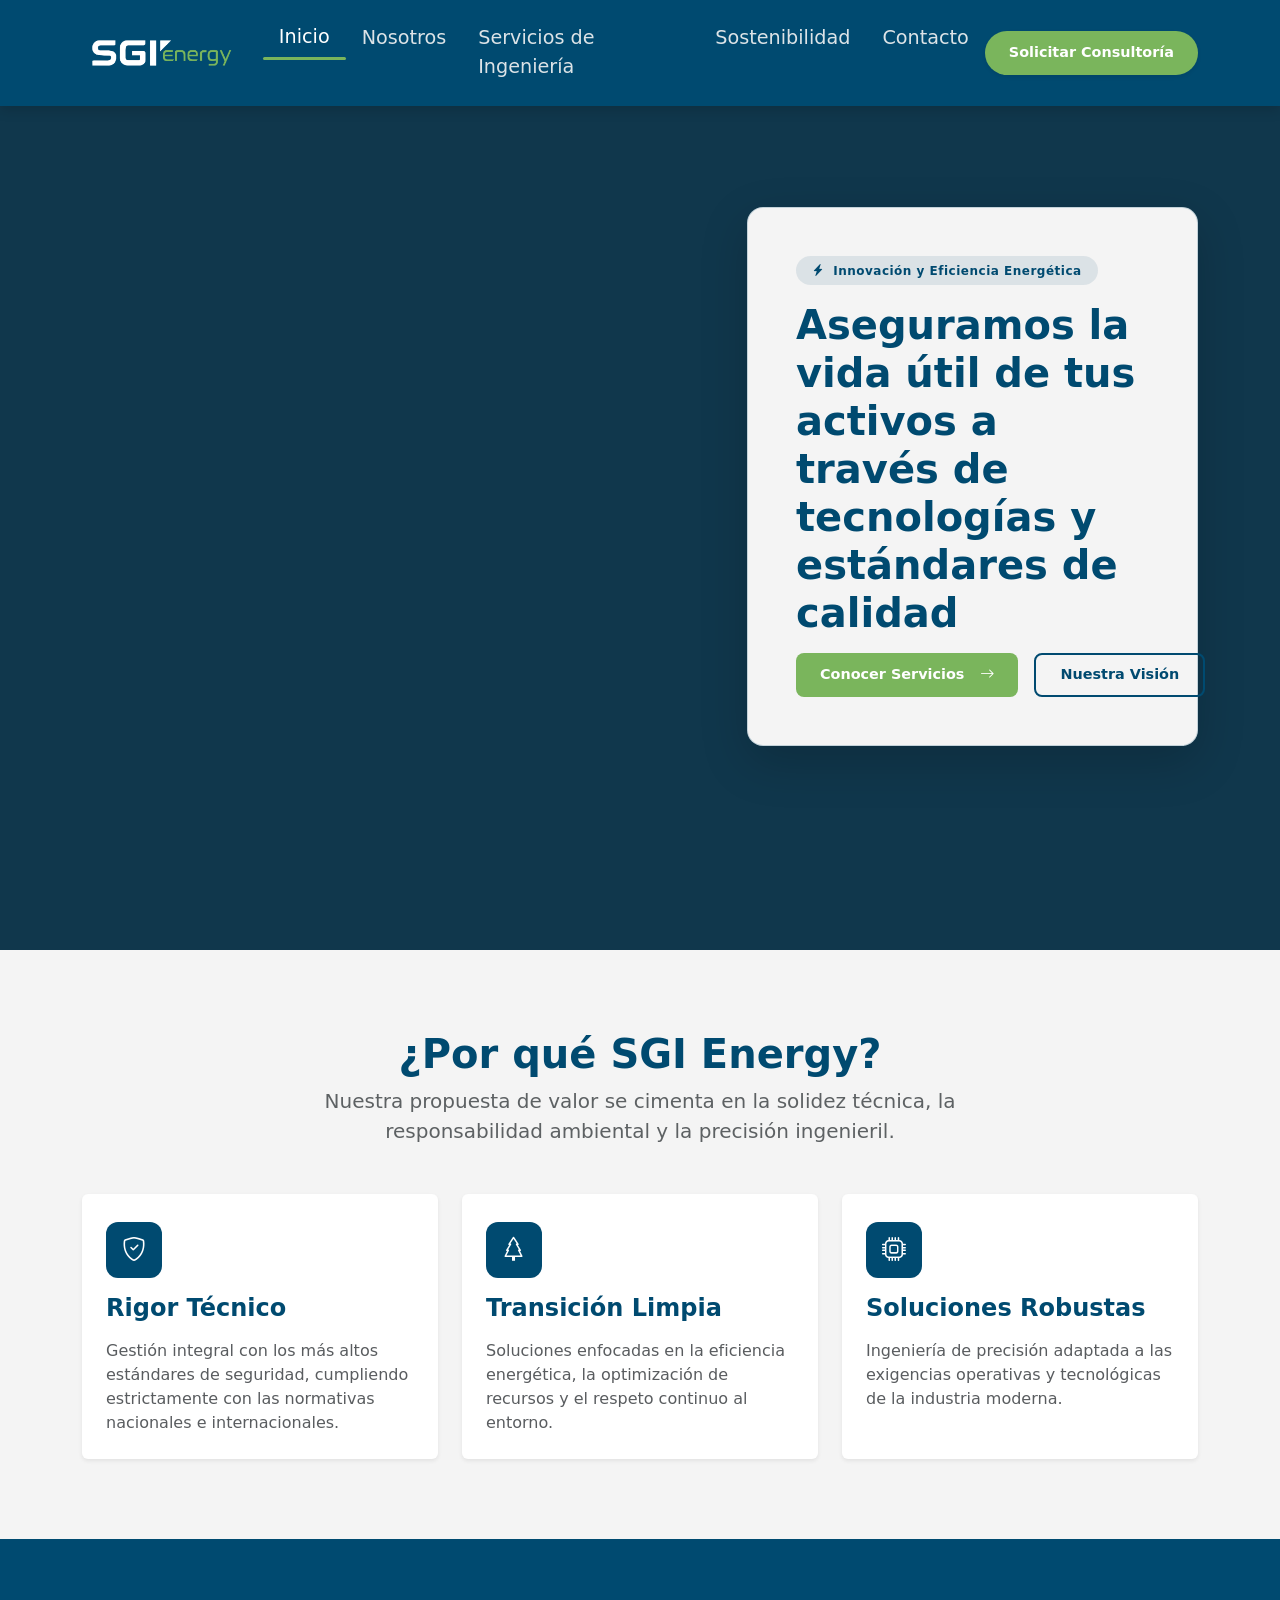
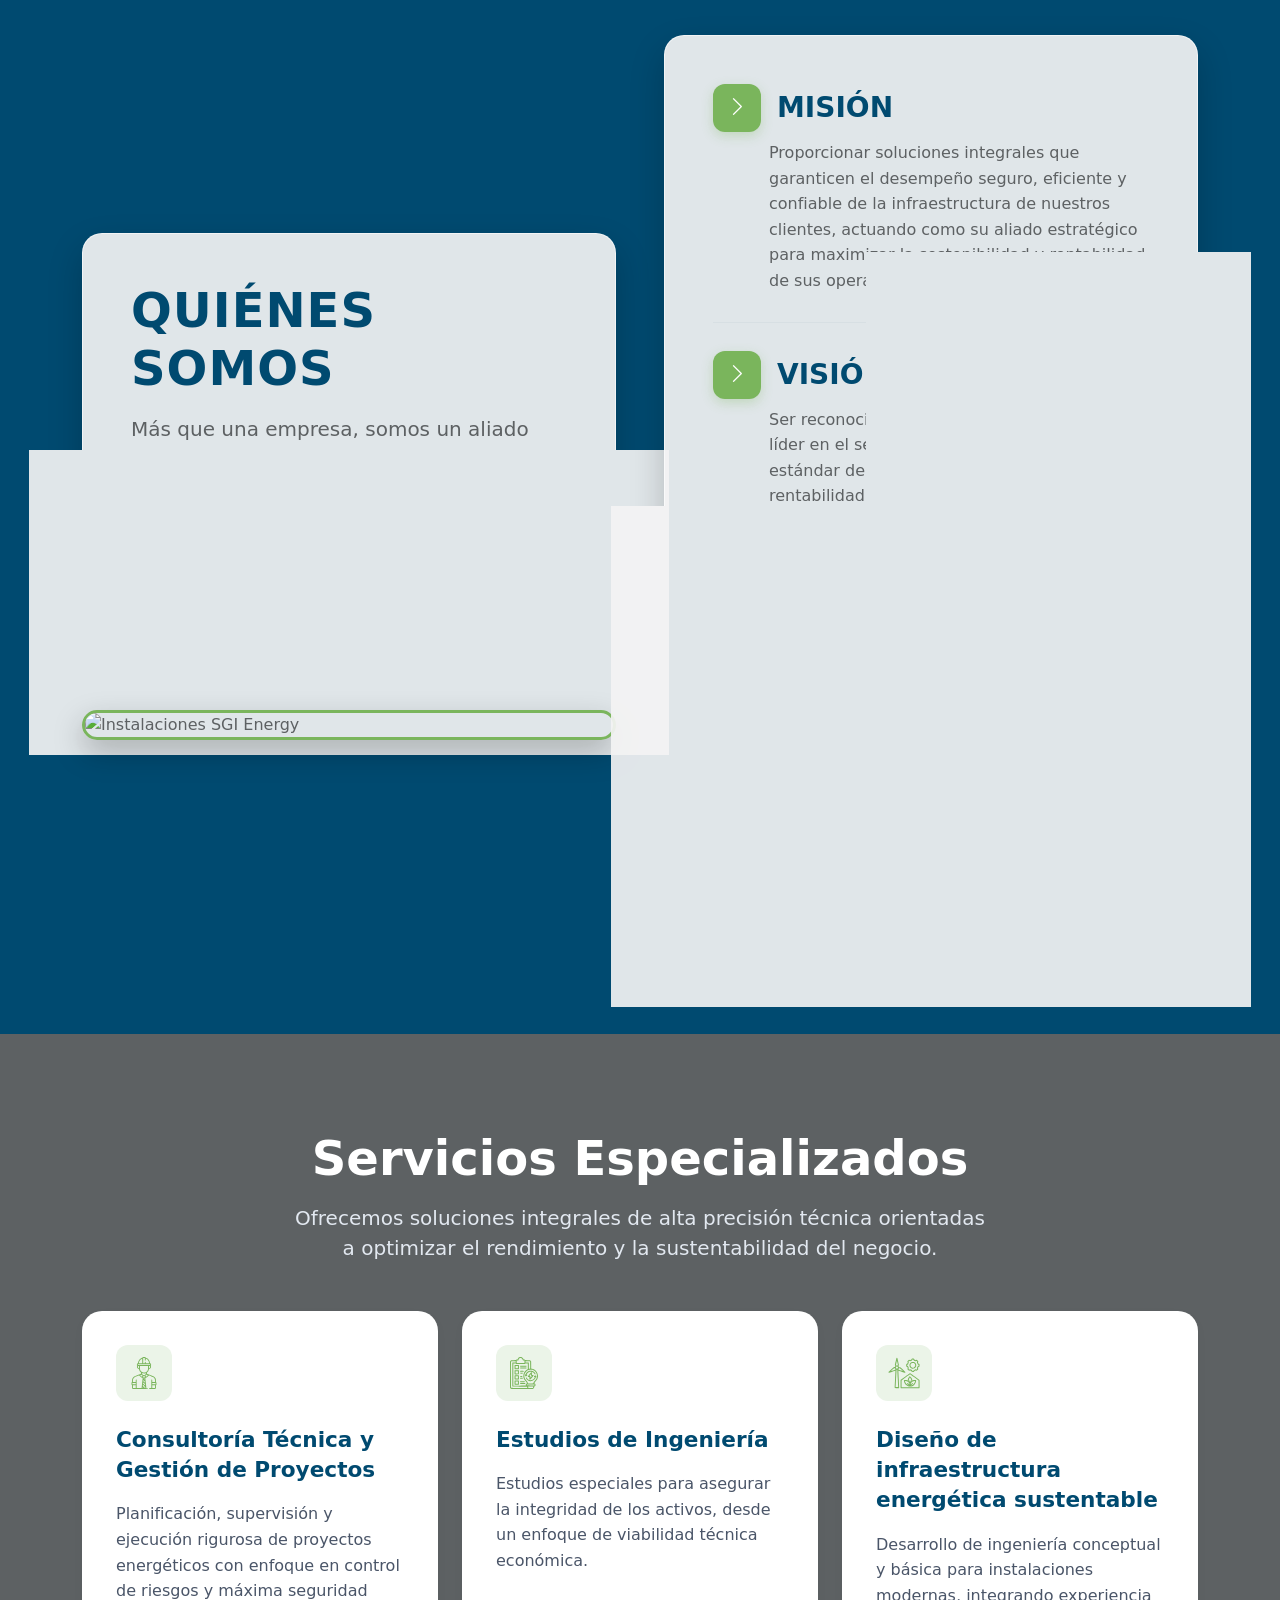
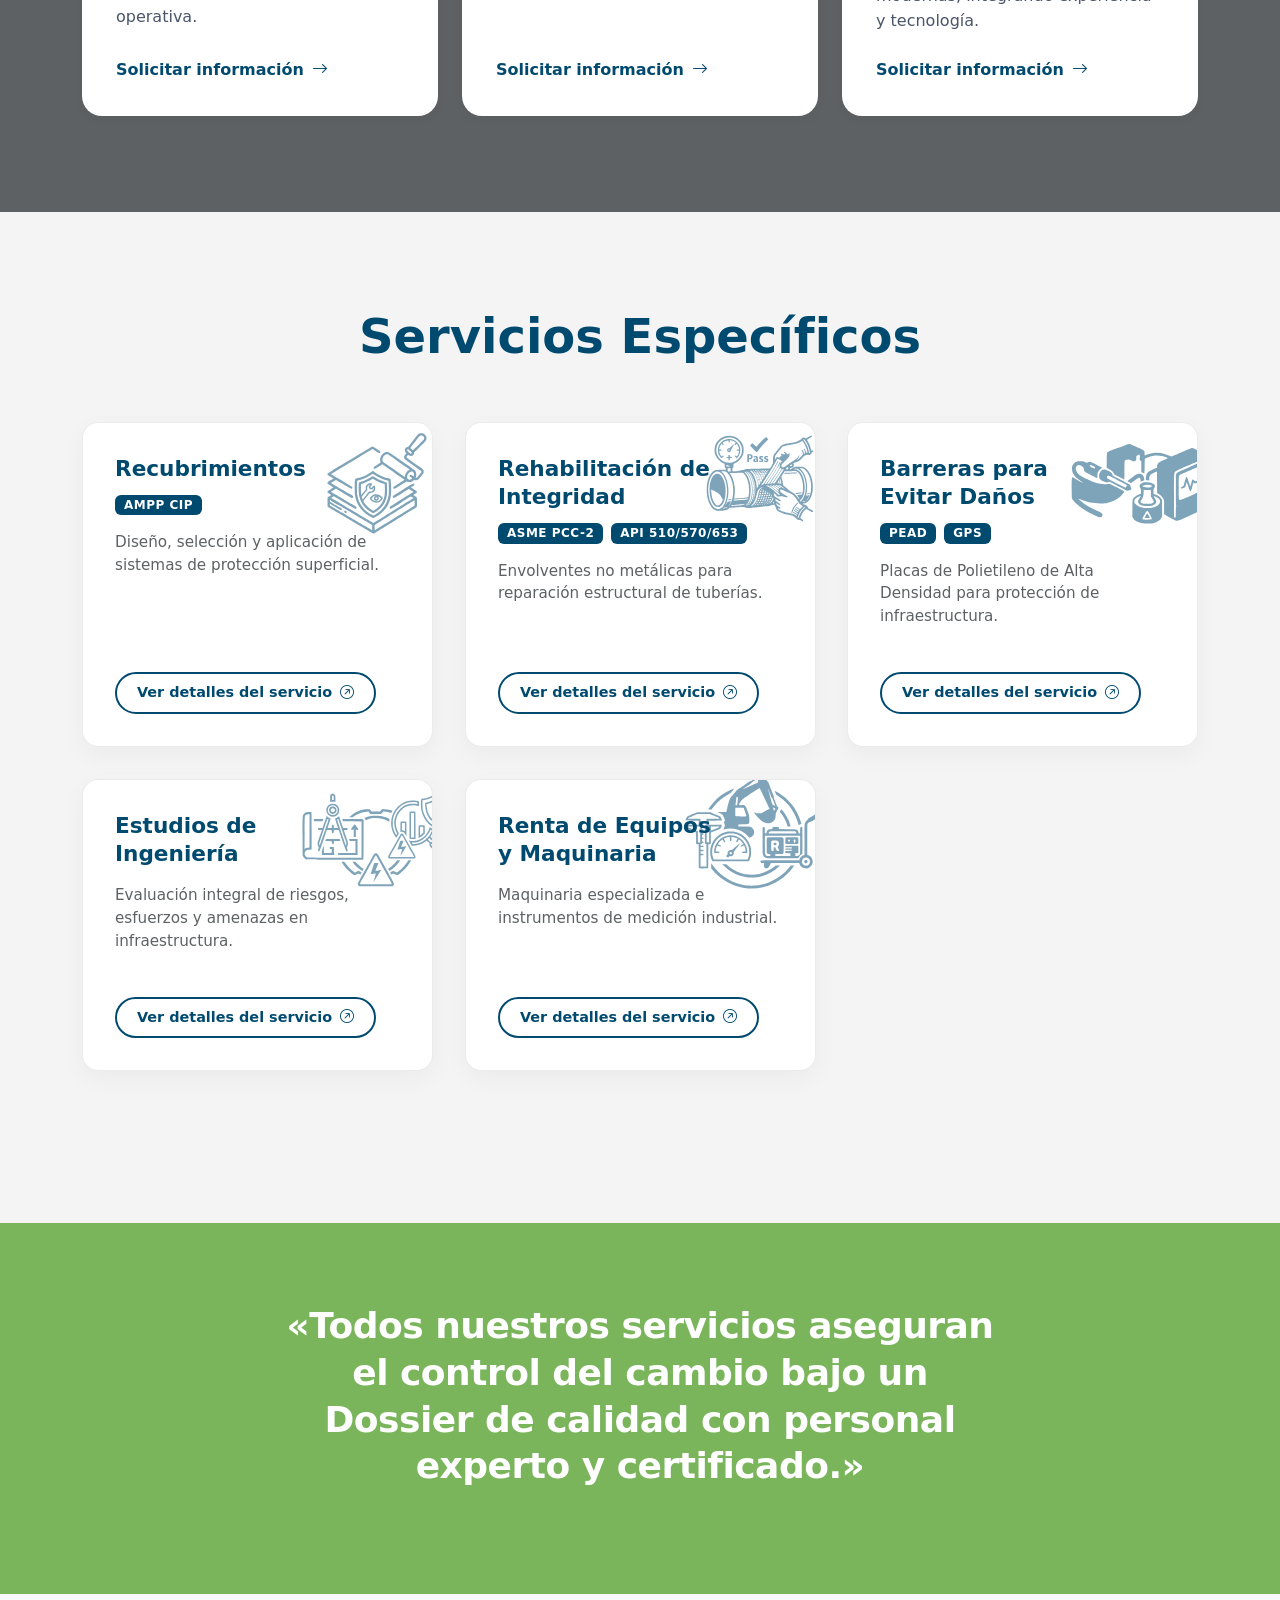
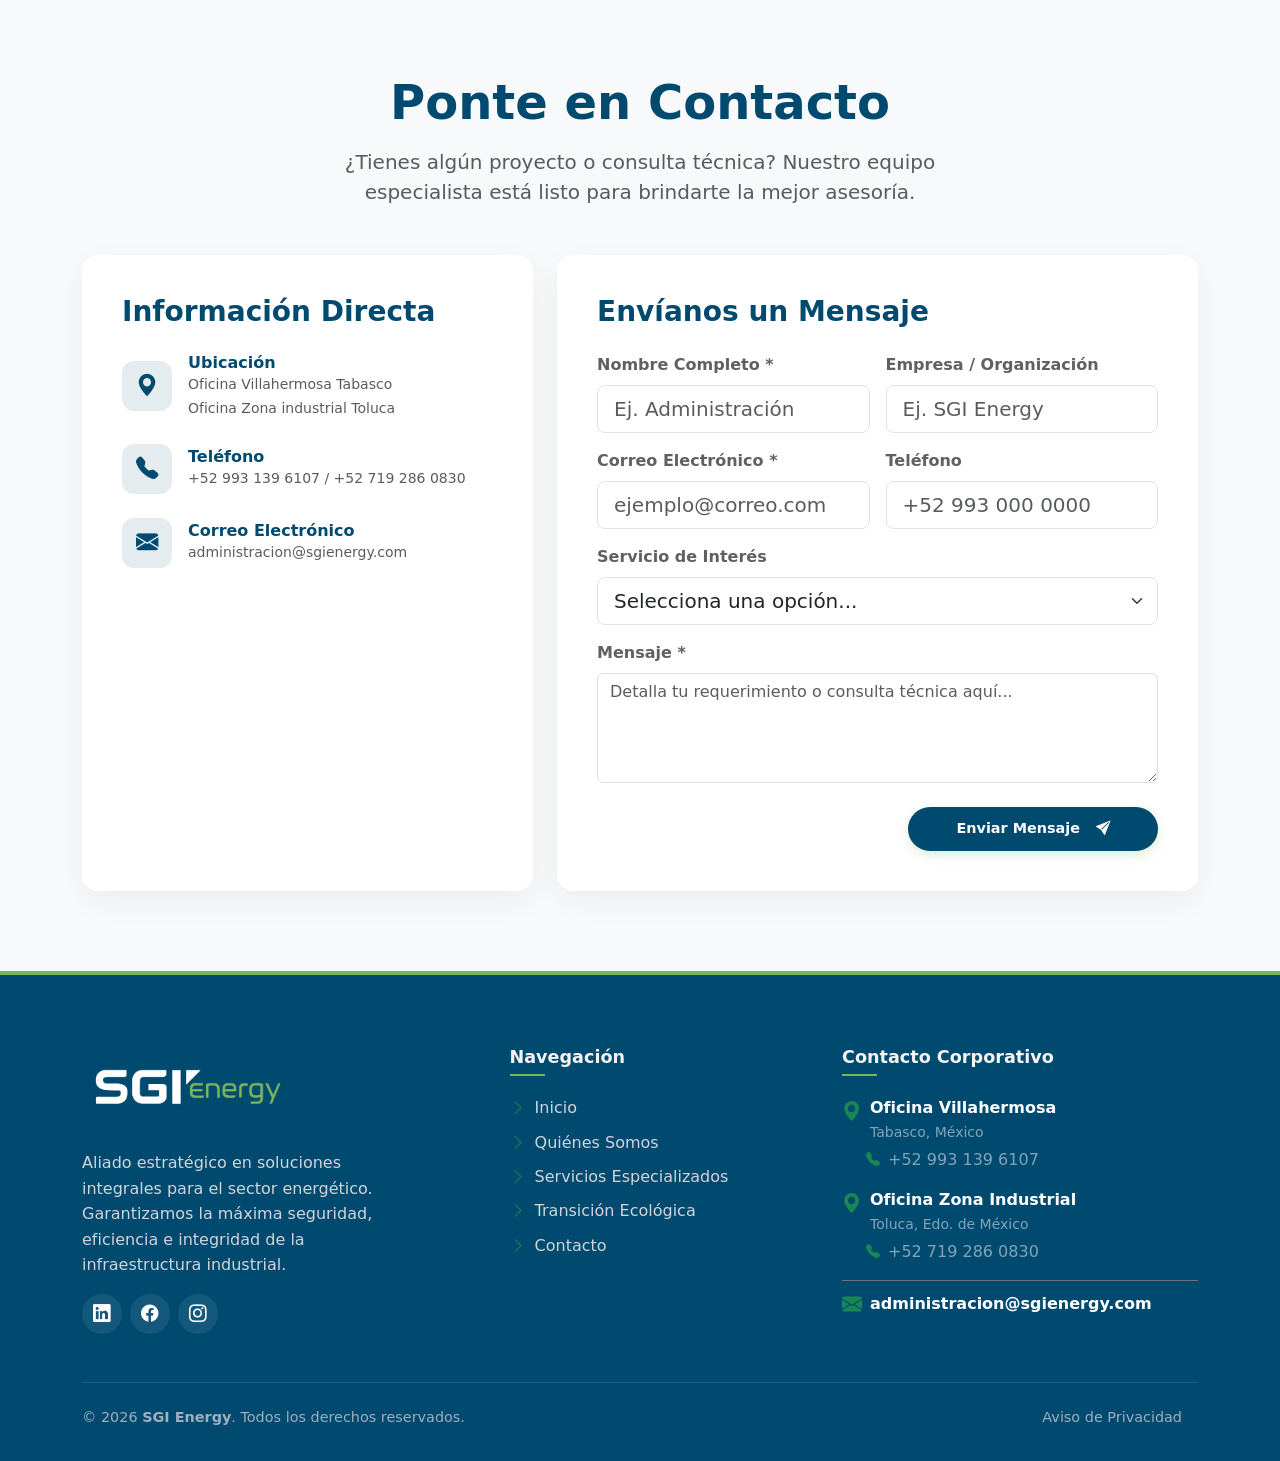
==== commit 07a222a7: "Modificaciones 15-09-2026 Modificaciones a partir de la información enviada del cliente" ====
--- a/index.html
+++ b/index.html
@@ -55,51 +55,49 @@
   </nav>
 </header>
 
+
 <!-- SECCIÓN PRINCIPAL (HERO SECTION) -->
-<section id="inicio" class="hero-section">
-  <!-- Video de fondo -->
-  <video autoplay muted loop playsinline class="hero-video">
-    <source src="video-aerogeneradores.mp4" type="video/mp4">
-  </video>
-
-  <div class="container hero-content">
-    <div class="row hero-row gy-4">
-      
-      <!-- Lado Izquierdo: Ingenieros (Inicia con clase hero-hidden) -->
-      <div class="col-lg-7 text-center text-lg-start d-flex justify-content-center justify-content-lg-start align-items-end">
-        <img src="ingenieros.png" alt="Equipo de Ingenieros SGI Energy" class="img-fluid hero-ingenieros-img hero-hidden">
-      </div>
-
-      <!-- Lado Derecho: Recuadro (Inicia con clase hero-hidden) -->
-      <div class="col-lg-5">
-        <div class="glass-card p-4 p-md-5 hero-hidden">
-          <h1 class="display-5 fw-bold mb-3" style="color: var(--color-azul-profundo);">
-            Ingeniería y Eficiencia para el Futuro Energético
-          </h1>
-          <p class="fs-5 mb-4" style="color: var(--color-gris-industrial); font-weight: 500;">
-            Consultoría técnica especializada en proyectos sustentables, estables y de alta precisión.
-          </p>
-          <div class="d-flex flex-column flex-sm-row gap-3">
-            <div class="hero-actions">
-              <a href="#servicios" class="btn btn-primary">
-                <span>Conocer Servicios</span>
-                <svg width="18" height="18" viewBox="0 0 24 24" fill="none" stroke="currentColor" stroke-width="2" stroke-linecap="round" stroke-linejoin="round">
-                  <line x1="5" y1="12" x2="19" y2="12"></line>
-                  <polyline points="12 5 19 12 12 19"></polyline>
-                </svg>
-              </a>
-
-              <a href="#vision" class="btn btn-outline">
-                <span>Nuestra Visión</span>
-              </a>
-            </div>
-          </div>
-        </div>
-      </div>
-
-    </div>
-  </div>
+<section id="inicio" class="hero-section position-relative overflow-hidden text-white d-flex align-items-center min-vh-100">
+    <!-- Video de fondo con capa oscura para mejorar la legibilidad -->
+    <video autoplay muted loop playsinline class="hero-video position-absolute w-100 h-100 object-fit-cover">
+        <source src="video-aerogeneradores.mp4" type="video/mp4">
+        Tu navegador no soporta videos HTML5.
+    </video>
+    <div class="hero-overlay position-absolute top-0 start-0 w-100 h-100 bg-dark opacity-50"></div>
+
+    <!-- Contenido principal -->
+    <div class="container position-relative z-1 py-5">
+        <div class="row align-items-center justify-content-lg-end">
+            
+            <!-- Espacio vacío a la izquierda para dejar respirar el video (se eliminaron los ingenieros) -->
+            <div class="col-lg-7 d-none d-lg-block">
+                <!-- Este espacio queda libre intencionalmente para mostrar el video de fondo -->
+            </div>
+            
+            <!-- Columna Derecha: Recuadro con Blanco Técnico (#F4F4F4) y Azul (#004a70) -->
+            <div class="col-lg-5">
+                <div class="glass-card p-4 p-lg-5 rounded-4 shadow-lg backdrop-blur" style="background-color: #F4F4F4; border: 1px solid rgba(0, 74, 112, 0.2);">
+                    <span class="badge mb-3 px-3 py-2 rounded-pill fw-semibold" style="background-color: rgba(0, 74, 112, 0.1); color: #004a70;">
+                        <i class="bi bi-lightning-charge-fill me-1"></i> Innovación y Eficiencia Energética
+                    </span>
+                    <h1 class="display-6 fw-bold mb-3" style="color: #004a70;">
+                        Aseguramos la vida útil de tus activos a través de tecnologías y estándares de calidad
+                    </h1>
+                    <div class="d-flex flex-column flex-sm-row gap-3">
+                        <a href="#servicios" class="btn btn-primary-custom btn-lg px-4 py-3 text-center">
+                            Conocer Servicios <i class="bi bi-arrow-right ms-2"></i>
+                        </a>
+                        <a href="#quienes-somos" class="btn btn-lg px-4 py-3 text-center" style="color: #004a70; border: 2px solid #004a70; background-color: transparent;">
+                            Nuestra Visión
+                        </a>
+                    </div>
+                </div>
+            </div>
+
+        </div>
+    </div>
 </section>
+
 <!-- 3. PROPUESTA DE VALOR (¿POR QUÉ SGI ENERGY?) -->
 <section id="nosotros" class="propuesta-section">
   <div class="container">
@@ -260,7 +258,7 @@
         Servicios Especializados
       </h2>
       <p class="fs-5 mx-auto subtitulo-seccion" style="max-width: 700px;">
-        Ofrecemos soluciones integrales de alta precisión técnica orientadas a optimizar el rendimiento y la sustentabilidad industrial.
+        Ofrecemos soluciones integrales de alta precisión técnica orientadas a optimizar el rendimiento y la sustentabilidad del negocio.
       </p>
     </div>
 
@@ -317,9 +315,9 @@
                   </g>
                 </svg>
             </div>
-            <h3 class="servicio-titulo">Auditorías de Eficiencia Energética</h3>
+            <h3 class="servicio-titulo">Estudios de Ingeniería</h3>
             <p class="servicio-descripcion">
-              Evaluación detallada del consumo y rendimiento de infraestructura para identificar fugas, reducir costos y optimizar el uso de recursos.
+              Estudios especiales para asegurar la integridad de los activos, desde un enfoque de viabilidad técnica económica.
             </p>
           </div>
           <div>
@@ -345,9 +343,9 @@
                 </g>
               </svg>
             </div>
-            <h3 class="servicio-titulo">Diseño de Infraestructura Industrial Sustentable</h3>
+            <h3 class="servicio-titulo">Diseño de infraestructura energética sustentable</h3>
             <p class="servicio-descripcion">
-              Desarrollo de ingeniería conceptual y de detalle para instalaciones modernas, integrando fuentes renovables y tecnologías limpias.
+              Desarrollo de ingeniería conceptual y básica para instalaciones modernas, integrando experiencia y tecnología.
             </p>
           </div>
           <div>
@@ -578,165 +576,164 @@
 <article class="service-card spec-hidden" data-delay="300">
         <div class="card-bg-icon">
 <svg version="1.0" xmlns="http://www.w3.org/2000/svg"
- width="100%" height="100%" viewBox="0 0 1408.000000 768.000000"
+ width="100%" height="100%" viewBox="0 0 794.000000 493.000000"
  preserveAspectRatio="xMidYMid meet">
 
-<g transform="translate(0.000000,768.000000) scale(0.100000,-0.100000)"
+<g transform="translate(0.000000,493.000000) scale(0.100000,-0.100000)"
 fill="currentColor" stroke="none">
-<path d="M4460 6510 c-67 -35 -75 -61 -78 -273 l-4 -188 49 8 c56 9 175 10
-219 1 l31 -7 6 137 c10 219 -7 285 -84 324 -44 23 -95 22 -139 -2z m104 -96
-c13 -12 16 -39 16 -130 l0 -114 -51 0 -52 0 6 115 c3 68 10 122 17 130 16 19
-45 19 64 -1z"/>
-<path d="M10399 6474 c-90 -69 -264 -154 -379 -188 -47 -13 -139 -32 -204 -42
--157 -24 -150 -12 -155 -259 -7 -414 88 -754 287 -1020 65 -87 195 -218 287
--288 91 -70 221 -147 248 -147 28 0 124 53 222 121 178 127 345 320 442 513
-118 233 189 619 166 904 -8 100 -13 127 -29 142 -13 13 -58 24 -153 39 -220
-35 -384 100 -551 220 -47 33 -90 61 -96 61 -6 0 -44 -25 -85 -56z m335 -199
-c112 -53 265 -97 393 -116 l91 -13 6 -35 c9 -58 7 -254 -5 -359 -54 -495 -275
--859 -663 -1090 l-69 -41 -46 26 c-163 94 -334 245 -430 383 -109 155 -194
-356 -230 545 -29 147 -45 370 -34 479 l8 89 105 18 c58 10 146 30 195 44 107
-31 310 129 380 183 l50 39 77 -54 c42 -29 120 -74 172 -98z"/>
-<path d="M10436 6200 c-117 -75 -241 -126 -410 -170 -59 -16 -111 -32 -114
--35 -13 -12 -1 -241 18 -348 25 -150 62 -262 121 -377 64 -122 127 -207 227
--301 74 -71 190 -159 210 -159 19 0 154 103 224 172 214 209 319 459 350 830
-14 173 10 192 -49 202 -140 25 -349 105 -456 175 -35 23 -66 41 -68 41 -3 0
--26 -14 -53 -30z m204 -156 c82 -38 125 -53 235 -84 l100 -27 -2 -97 c-2 -109
--31 -278 -66 -382 -67 -194 -196 -375 -360 -501 -68 -52 -58 -55 -181 52 -91
-79 -189 208 -244 319 -71 142 -120 347 -125 514 l-2 94 92 24 c117 30 255 85
-335 134 l63 38 50 -30 c27 -16 75 -41 105 -54z"/>
-<path d="M9055 6134 c-300 -45 -535 -162 -736 -365 -224 -225 -363 -527 -387
--841 -25 -323 65 -646 245 -887 45 -60 57 -71 68 -60 18 20 135 229 135 242 0
-5 -14 32 -31 58 -43 67 -97 199 -122 299 -18 70 -21 113 -21 245 1 140 4 172
-27 258 97 364 359 640 704 743 159 47 411 44 559 -6 l53 -19 3 146 c2 91 -1
-147 -7 149 -76 29 -390 53 -490 38z m325 -97 l75 -12 3 -49 3 -48 -33 6 c-73
-15 -320 18 -396 6 -646 -103 -1063 -789 -876 -1439 14 -47 47 -133 74 -189
-l50 -104 -23 -39 c-12 -21 -26 -37 -32 -36 -14 5 -99 167 -130 247 -49 129
--67 225 -72 400 -8 244 27 403 133 611 154 302 420 525 731 614 48 14 115 29
-148 34 88 13 259 12 345 -2z"/>
-<path d="M4460 5949 c-195 -38 -336 -239 -303 -432 22 -132 103 -240 221 -295
-50 -24 69 -27 157 -27 87 0 107 3 157 27 115 54 197 163 218 293 32 198 -109
-397 -309 435 -61 11 -78 11 -141 -1z m196 -117 c62 -32 97 -65 129 -124 27
--47 30 -62 30 -138 0 -97 -18 -143 -82 -206 -56 -56 -114 -79 -203 -78 -83 0
--131 19 -194 75 -89 77 -116 223 -62 333 31 64 99 128 159 150 58 22 169 16
-223 -12z"/>
-<path d="M4450 5774 c-80 -35 -133 -116 -133 -204 0 -186 213 -287 357 -169
-119 99 92 306 -48 370 -49 22 -128 24 -176 3z m140 -99 c42 -22 60 -53 60
--105 0 -52 -18 -83 -62 -106 -66 -34 -147 2 -169 76 -29 96 80 182 171 135z"/>
-<path d="M6391 5619 c-205 -26 -405 -96 -579 -201 -86 -52 -257 -183 -301
--232 l-24 -26 105 0 106 0 86 64 c206 154 454 241 737 260 l87 6 57 -68 c32
--37 67 -72 79 -78 15 -9 56 -9 146 -3 69 5 188 6 265 2 77 -4 149 -7 160 -5
-19 2 43 24 123 115 l33 38 77 -6 c122 -10 210 -24 305 -52 49 -14 90 -23 92
--21 1 1 17 31 34 65 l31 62 -84 26 c-131 40 -220 55 -374 62 l-144 6 -67 -72
--68 -73 -238 0 -238 -1 -49 59 c-27 33 -57 65 -66 72 -18 14 -187 15 -291 1z"/>
-<path d="M9018 5479 c-17 -9 -18 -58 -18 -789 0 -737 1 -779 18 -784 70 -23
-226 -28 310 -10 l22 4 0 785 c0 765 0 785 -19 795 -25 13 -290 13 -313 -1z
-m252 -794 l0 -716 -87 3 -88 3 -3 713 -2 712 90 0 90 0 0 -715z"/>
-<path d="M3015 5461 c-87 -21 -166 -86 -212 -173 l-28 -53 0 -1150 0 -1150 28
--56 c33 -69 99 -132 175 -167 l57 -27 1615 -3 c888 -1 1624 0 1636 2 11 3 26
-17 32 31 9 19 12 313 12 1154 0 1126 0 1128 -21 1155 l-20 26 -604 0 -604 0
-22 -62 22 -63 538 -3 537 -2 0 -1054 0 -1054 -172 -7 c-95 -3 -798 -5 -1563
--3 l-1390 3 -47 23 c-98 48 -152 156 -129 256 15 67 54 121 109 154 39 22 61
-27 152 31 69 4 113 11 123 20 16 12 17 101 17 1087 0 1051 0 1074 -19 1084
--22 11 -219 12 -266 1z m163 -1093 l-3 -973 -80 -6 c-78 -6 -119 -20 -178 -61
-l-27 -20 2 950 3 950 30 43 c43 61 101 89 187 89 l68 0 -2 -972z"/>
-<path d="M6889 5250 c-164 -16 -353 -61 -486 -116 -31 -14 -35 -18 -22 -28 27
--20 49 -60 49 -89 0 -23 4 -28 18 -24 9 3 58 20 107 37 175 60 269 74 485 75
-150 0 215 -4 280 -18 135 -29 271 -75 387 -132 60 -29 109 -52 110 -52 1 1 6
-36 12 77 12 86 20 75 -99 128 -254 114 -572 168 -841 142z"/>
-<path d="M4152 5172 c-11 -31 -62 -181 -113 -332 -50 -151 -95 -281 -99 -289
--6 -10 -36 -14 -125 -16 -110 -2 -120 -4 -137 -25 -23 -29 -23 -55 2 -80 17
--17 33 -20 115 -20 52 0 95 -3 95 -6 0 -3 -56 -173 -126 -377 l-125 -372 15
--93 c11 -69 21 -102 40 -127 l26 -33 -31 -87 c-27 -79 -28 -89 -15 -110 17
--26 43 -35 72 -24 24 8 42 59 289 792 l148 437 143 0 144 0 0 -73 c0 -64 3
--76 23 -95 28 -26 45 -27 75 -6 20 13 22 24 22 95 l0 80 147 -3 146 -3 207
--605 c181 -529 210 -607 232 -619 23 -13 29 -13 52 2 34 22 33 50 -1 147 l-27
-77 22 23 c12 13 24 31 26 39 11 38 26 138 26 174 0 23 -46 174 -116 380 -64
-188 -119 352 -121 365 -5 22 -4 22 86 22 84 0 94 2 116 25 30 29 31 45 6 76
--18 23 -25 24 -137 24 l-117 0 -17 40 c-9 22 -63 178 -119 347 l-103 308 -53
--44 c-29 -23 -83 -56 -119 -72 -36 -16 -66 -34 -66 -40 0 -7 40 -130 90 -273
-68 -198 86 -263 76 -267 -7 -3 -37 -3 -67 0 -30 2 -80 5 -111 5 l-58 1 0 73
-c0 80 -15 107 -58 107 -44 0 -62 -33 -62 -112 l0 -73 -120 -2 c-66 -1 -120 1
--120 6 0 5 38 120 84 257 105 311 100 294 84 294 -24 0 -129 59 -177 99 l-48
-41 -21 -58z m132 -141 c5 -7 -112 -360 -381 -1146 -69 -203 -128 -372 -129
--374 -8 -9 -13 7 -23 71 l-11 66 229 678 c126 374 234 691 240 706 9 25 13 26
-41 17 16 -6 32 -14 34 -18z m662 -252 c50 -151 157 -466 237 -700 l144 -426
--9 -64 c-5 -35 -13 -68 -18 -72 -4 -5 -15 13 -23 40 -8 26 -56 167 -107 313
--216 624 -392 1154 -383 1157 6 2 19 10 29 18 10 8 23 13 28 12 5 -2 51 -127
-102 -278z"/>
-<path d="M3424 5036 c-3 -7 -4 -35 -2 -62 l3 -49 257 -3 256 -2 18 52 c9 29
-19 59 22 66 3 9 -55 12 -272 12 -226 0 -278 -3 -282 -14z"/>
-<path d="M8482 4898 c-9 -9 -12 -91 -12 -306 0 -275 1 -293 18 -288 78 23 134
-12 191 -39 20 -18 59 -74 86 -124 28 -50 53 -91 56 -91 11 0 -2 834 -13 848
--14 17 -309 17 -326 0z m258 -318 c0 -132 -2 -240 -5 -240 -2 0 -21 11 -41 25
--20 13 -52 27 -73 31 -77 13 -71 -7 -71 220 l0 204 95 0 95 0 0 -240z"/>
-<path d="M5700 4618 c-57 -72 -105 -140 -107 -149 -6 -21 30 -59 55 -59 9 0
-34 11 54 25 20 14 39 25 42 25 4 0 6 -99 6 -220 l0 -220 60 0 60 0 0 220 c0
-121 3 220 6 220 3 0 20 -11 38 -25 35 -27 75 -32 94 -13 21 21 13 58 -25 111
--68 94 -166 217 -173 217 -4 0 -53 -59 -110 -132z"/>
-<path d="M9542 4678 c-9 -9 -12 -105 -12 -370 l0 -358 53 26 c106 54 230 150
-278 217 l29 40 0 203 c0 111 -4 214 -10 228 l-10 26 -158 0 c-110 0 -162 -4
--170 -12z m258 -252 l0 -172 -57 -55 c-62 -60 -111 -99 -123 -99 -4 0 -6 60
--4 133 2 72 4 186 4 252 l0 120 90 -3 90 -3 0 -173z"/>
-<path d="M10156 4517 c-27 -103 -114 -269 -193 -366 -128 -159 -329 -292 -518
--342 -134 -36 -337 -37 -464 -2 -23 6 -22 2 24 -83 66 -123 117 -208 129 -216
-29 -20 233 0 371 37 50 13 130 40 179 61 84 35 245 132 294 177 l23 21 90 -91
-c85 -84 90 -92 79 -113 -7 -13 -10 -42 -7 -66 4 -39 16 -56 120 -166 200 -212
-610 -614 647 -634 26 -14 56 -19 115 -19 69 0 86 4 127 27 125 74 171 222 108
-349 -24 48 -704 739 -752 765 -35 18 -72 18 -107 -1 l-29 -14 -86 89 c-47 49
--86 93 -86 97 0 4 14 28 31 53 59 88 159 304 159 346 0 7 -15 21 -32 30 -18 9
--72 43 -119 74 l-85 58 -18 -71z m137 -119 c16 -12 14 -20 -37 -124 -68 -137
--147 -244 -262 -354 -190 -182 -419 -291 -674 -320 -134 -15 -132 -16 -163 35
--15 25 -27 47 -27 49 0 2 53 6 118 9 323 15 613 171 817 442 47 62 155 265
-155 291 0 13 4 13 28 0 15 -8 35 -20 45 -28z m-43 -533 l84 -85 -44 -45 -44
--45 -88 87 -88 87 42 43 c23 24 45 43 48 43 3 0 43 -38 90 -85z m587 -436
-c192 -193 356 -365 366 -382 44 -80 -6 -202 -96 -236 -36 -14 -88 -14 -124 0
--41 15 -733 708 -733 734 0 23 204 235 226 235 8 0 170 -158 361 -351z"/>
-<path d="M8510 4195 c-17 -9 -62 -79 -137 -212 -61 -109 -167 -297 -235 -418
--418 -737 -394 -691 -378 -741 22 -67 -9 -64 795 -64 798 0 769 -2 795 61 10
-24 11 39 3 60 -10 27 -90 169 -546 974 -93 165 -182 312 -198 328 -32 30 -61
-33 -99 12z m207 -355 c83 -146 219 -386 303 -535 84 -148 174 -309 201 -356
-27 -48 49 -91 49 -98 0 -15 -1416 -16 -1425 -1 -4 6 47 106 113 223 66 117
-219 390 342 607 257 457 249 445 260 434 4 -5 75 -128 157 -274z"/>
-<path d="M8460 3766 c-10 -26 -170 -497 -170 -500 0 -1 62 10 138 25 75 15
-138 26 139 25 3 -3 -83 -374 -93 -401 -14 -40 14 0 83 120 38 66 111 191 162
-278 51 87 92 160 90 162 -2 1 -69 -8 -148 -21 -79 -14 -145 -23 -147 -21 -4 3
-57 152 132 325 l14 32 -95 0 c-91 0 -96 -1 -105 -24z"/>
-<path d="M4114 3839 c-19 -52 -20 -61 -7 -66 9 -3 93 -3 189 1 l174 7 0 -86 0
--85 60 0 59 0 3 80 3 80 187 2 c118 2 188 7 187 13 0 6 -8 33 -18 60 l-18 50
--399 3 -399 2 -21 -61z"/>
-<path d="M5483 3871 c4 -17 13 -47 22 -67 l15 -37 163 4 c89 2 163 1 165 -3 1
--5 2 -161 2 -348 l0 -340 -502 -2 -502 -3 -1 -57 0 -58 568 0 567 0 -2 468 -3
-467 -249 3 -249 2 6 -29z"/>
-<path d="M3947 3347 c-56 -168 -58 -175 -57 -279 l0 -108 365 0 365 0 0 60 c0
-33 -4 60 -10 60 -6 0 -11 69 -12 173 l-3 172 -117 3 -118 3 0 -61 0 -60 55 0
-55 0 0 -115 0 -115 -225 0 -225 0 -1 148 c-1 81 -2 180 -2 220 1 39 -2 72 -6
-72 -3 0 -32 -78 -64 -173z"/>
-<path d="M6951 3021 c-20 -21 -81 -119 -136 -217 -54 -99 -147 -264 -205 -369
--496 -886 -606 -1085 -618 -1122 -12 -37 -12 -45 6 -87 13 -28 33 -53 54 -66
-33 -20 43 -20 1000 -18 l967 3 31 30 c37 35 54 92 42 138 -5 18 -41 89 -79
-157 -39 69 -112 199 -163 290 -89 158 -349 624 -582 1040 -60 108 -124 209
--143 228 -30 28 -42 32 -86 32 -48 0 -55 -3 -88 -39z m106 -93 c10 -13 459
--812 770 -1371 128 -228 153 -280 143 -292 -11 -13 -133 -15 -922 -15 -596 0
--916 3 -928 10 -13 7 -17 16 -13 28 4 9 163 296 353 637 191 341 391 699 445
-795 137 245 130 236 152 208z"/>
-<path d="M6945 2488 c-56 -166 -207 -639 -204 -642 2 -2 68 7 147 21 79 13
-146 23 148 20 3 -2 -27 -120 -66 -262 -39 -142 -69 -259 -68 -261 3 -3 447
-719 444 723 -1 1 -75 -10 -164 -24 -90 -14 -166 -23 -168 -20 -3 3 32 92 77
-198 45 107 88 209 96 227 l13 32 -125 0 c-92 0 -127 -3 -130 -12z"/>
-<path d="M8249 2603 c-102 -144 -256 -290 -410 -392 l-87 -57 32 -57 c18 -31
-35 -60 39 -63 3 -3 54 27 114 67 139 94 361 314 451 446 34 50 62 94 62 97 0
-3 -37 6 -83 6 l-84 0 -34 -47z"/>
-<path d="M8872 2565 c-129 -206 -331 -424 -539 -581 l-72 -55 -89 51 c-48 27
--101 50 -116 50 -15 0 -63 -18 -107 -41 l-78 -41 21 -41 c11 -23 28 -52 36
--65 l14 -22 55 31 55 31 98 -51 c53 -28 109 -51 123 -51 14 0 58 24 103 56
-257 184 499 445 659 711 30 51 55 95 55 98 0 3 -37 5 -82 5 l-83 0 -53 -85z"/>
-<path d="M5067 2509 c152 -244 409 -513 660 -689 76 -53 93 -51 213 15 l85 48
-58 -30 57 -31 35 60 c19 32 35 61 35 63 0 12 -163 85 -187 85 -16 0 -66 -23
--113 -50 -98 -57 -81 -61 -217 47 -156 123 -334 315 -446 480 l-42 62 -88 1
--87 0 37 -61z"/>
-<path d="M5697 2540 c33 -56 181 -222 264 -296 91 -81 287 -220 296 -210 4 3
-21 32 38 62 l32 57 -87 58 c-111 74 -259 206 -329 292 l-54 67 -89 0 -89 0 18
--30z"/>
+<path d="M1558 4894 c-54 -28 -63 -62 -66 -248 l-4 -168 44 8 c51 9 165 9 207
+-1 l31 -7 0 162 c0 182 -9 217 -62 250 -39 24 -111 26 -150 4z m112 -94 c6
+-12 10 -61 8 -118 l-3 -97 -42 -3 -43 -3 0 108 c0 72 4 113 12 121 19 19 56
+14 68 -8z"/>
+<path d="M6959 4861 c-133 -102 -311 -173 -519 -205 -147 -24 -142 -17 -148
+-214 -5 -186 8 -316 48 -480 63 -254 166 -440 345 -617 116 -116 307 -245 361
+-245 20 0 87 35 159 83 355 238 539 572 586 1062 15 152 5 346 -19 375 -13 14
+-49 24 -146 40 -203 34 -363 98 -503 202 -36 26 -73 48 -82 48 -10 0 -46 -22
+-82 -49z m158 -92 c140 -96 350 -174 529 -194 62 -7 62 -7 68 -43 27 -163 -21
+-527 -93 -710 -105 -266 -285 -474 -532 -615 l-46 -26 -66 39 c-252 147 -445
+390 -535 671 -52 161 -66 261 -66 479 l-1 195 25 3 c70 8 242 47 304 69 98 35
+232 104 286 146 25 20 47 36 49 36 3 1 38 -22 78 -50z"/>
+<path d="M7005 4619 c-92 -63 -281 -139 -418 -170 -76 -16 -79 -26 -68 -177
+11 -140 42 -298 77 -390 73 -196 215 -377 384 -492 68 -46 64 -47 160 23 140
+102 269 268 334 429 63 156 101 369 94 522 l-3 68 -121 33 c-150 42 -224 71
+-320 129 -41 25 -78 46 -82 46 -4 0 -20 -9 -37 -21z m365 -215 c52 -14 101
+-28 109 -30 11 -4 13 -23 8 -102 -15 -225 -75 -417 -180 -572 -41 -60 -160
+-183 -220 -227 l-47 -35 -58 48 c-187 159 -290 320 -346 543 -25 99 -54 326
+-44 336 3 3 56 20 119 37 69 19 157 54 223 87 l110 56 116 -58 c64 -32 157
+-69 210 -83z"/>
+<path d="M5682 4544 c-225 -38 -443 -153 -612 -323 -365 -369 -456 -920 -231
+-1396 36 -75 144 -235 159 -235 4 0 24 30 44 68 21 37 50 88 64 114 l26 46
+-35 59 c-138 225 -171 520 -86 775 56 170 128 286 250 404 120 115 233 180
+390 224 147 42 387 35 505 -15 l33 -14 3 131 c3 112 1 131 -13 139 -34 17
+-207 39 -309 38 -58 -1 -142 -7 -188 -15z m358 -78 l65 -11 3 -44 3 -43 -33 6
+c-18 4 -92 9 -164 12 -149 7 -239 -6 -377 -57 -424 -156 -704 -626 -648 -1088
+14 -110 67 -279 116 -371 l35 -64 -26 -39 -26 -39 -20 33 c-50 81 -110 222
+-135 314 -25 92 -27 116 -27 285 0 169 2 193 27 285 81 303 284 565 549 709
+195 106 449 149 658 112z"/>
+<path d="M1515 4375 c-55 -21 -133 -82 -167 -130 -97 -141 -80 -323 41 -446
+150 -152 405 -131 526 45 120 176 57 417 -136 517 -56 29 -202 37 -264 14z
+m191 -80 c61 -18 127 -73 155 -128 27 -53 35 -143 18 -204 -19 -72 -106 -155
+-178 -173 -171 -41 -330 80 -331 252 0 91 40 166 115 218 72 50 138 60 221 35z"/>
+<path d="M1538 4220 c-58 -31 -108 -112 -108 -174 0 -104 99 -205 201 -206 52
+0 132 44 164 91 33 46 43 119 25 174 -16 47 -66 104 -107 121 -47 20 -131 17
+-175 -6z m168 -104 c46 -46 48 -104 5 -146 -50 -50 -112 -52 -157 -3 -67 73
+-17 181 85 183 25 0 42 -9 67 -34z"/>
+<path d="M3336 4089 c-282 -32 -550 -157 -777 -361 l-64 -57 97 -1 98 0 82 61
+c187 138 398 212 669 234 l76 6 48 -58 c27 -32 54 -63 61 -68 7 -7 112 -10
+284 -10 l272 0 61 68 62 68 112 -11 c61 -5 155 -21 208 -35 52 -14 99 -25 103
+-25 8 0 65 110 60 115 -7 6 -189 55 -243 64 -33 6 -113 14 -178 18 l-119 6
+-63 -67 -63 -68 -217 0 -216 0 -46 53 c-24 30 -52 60 -61 67 -18 13 -134 14
+-246 1z"/>
+<path d="M5708 3959 c-17 -9 -18 -54 -18 -715 l0 -704 24 -10 c39 -15 161 -23
+230 -15 l66 7 0 712 c0 540 -3 715 -12 724 -15 15 -265 16 -290 1z m222 -709
+c0 -352 1 -643 3 -647 1 -5 -35 -9 -80 -11 l-83 -3 0 651 0 650 80 0 80 0 0
+-640z"/>
+<path d="M227 3936 c-55 -20 -111 -62 -141 -104 -59 -85 -56 -33 -56 -1143 0
+-998 0 -1019 20 -1072 22 -58 96 -138 161 -173 33 -18 89 -19 1529 -22 1399
+-2 1496 -1 1507 15 10 13 13 241 13 1059 l0 1043 -22 15 c-20 14 -90 16 -565
+16 -299 0 -543 -1 -543 -2 0 -2 9 -28 19 -58 l18 -55 492 -3 491 -2 0 -960 0
+-960 -1422 0 c-1417 0 -1422 0 -1464 21 -129 62 -163 221 -71 326 47 54 97 73
+192 73 56 0 87 5 103 16 l22 15 0 973 c0 743 -3 975 -12 984 -17 17 -222 15
+-271 -2z m171 -988 l-3 -883 -70 -6 c-76 -7 -112 -18 -157 -50 -16 -12 -30
+-20 -31 -18 -1 2 0 391 3 864 5 838 6 861 25 893 33 55 88 82 168 82 l67 0 -2
+-882z"/>
+<path d="M3755 3750 c-116 -13 -266 -47 -362 -82 -46 -16 -83 -32 -83 -35 0
+-3 9 -16 20 -30 11 -14 22 -39 25 -57 l6 -32 108 37 c151 52 277 72 446 72
+218 0 419 -47 612 -143 l91 -46 7 55 c3 31 8 63 11 72 10 35 -285 144 -468
+174 -117 19 -314 26 -413 15z"/>
+<path d="M1286 3688 c-16 -43 -183 -538 -193 -570 -5 -16 -19 -18 -113 -18
+-91 0 -109 -3 -123 -18 -21 -23 -22 -56 -1 -76 12 -12 37 -16 106 -16 79 0 89
+-2 84 -16 -4 -9 -56 -164 -117 -343 l-111 -326 15 -87 c9 -54 23 -99 37 -118
+l22 -31 -28 -75 c-22 -62 -25 -79 -16 -99 9 -19 19 -25 45 -25 27 0 36 5 46
+28 14 29 96 269 268 780 l105 313 131 -3 132 -3 3 -70 c3 -80 14 -97 55 -93
+38 4 45 17 52 101 l7 67 127 0 128 0 61 -177 c34 -98 118 -346 188 -552 139
+-406 147 -421 199 -387 32 21 32 46 0 130 l-25 66 24 35 c16 23 28 62 36 119
+l13 85 -111 328 c-62 180 -112 334 -112 341 0 8 23 12 81 12 98 0 119 9 119
+53 0 52 -12 57 -133 57 l-108 0 -13 33 c-8 17 -56 158 -107 312 -51 154 -94
+281 -95 283 -1 2 -31 -19 -67 -46 -36 -28 -83 -55 -104 -62 -21 -7 -41 -14
+-45 -16 -5 -3 125 -405 157 -486 7 -17 -2 -18 -104 -18 l-111 0 -1 53 c-2 98
+-23 130 -76 111 -27 -9 -28 -13 -33 -84 l-5 -75 -107 -3 c-88 -2 -108 0 -108
+12 0 7 18 65 39 127 22 63 57 169 79 236 l40 122 -63 29 c-34 17 -80 46 -102
+66 -22 20 -43 36 -46 36 -3 0 -12 -19 -21 -42z m95 -124 c22 -11 29 -20 24
+-32 -4 -9 -24 -69 -45 -132 -69 -206 -397 -1170 -415 -1219 -9 -22 -15 -8 -25
+56 l-10 59 196 579 c108 319 206 608 217 643 12 34 23 62 25 62 1 0 17 -7 33
+-16z m544 -1 c8 -20 201 -591 245 -723 15 -47 62 -186 105 -310 73 -215 76
+-228 70 -287 -8 -73 -18 -86 -35 -40 -13 36 -337 989 -408 1200 l-47 138 25
+19 c31 24 36 24 45 3z"/>
+<path d="M624 3556 c-3 -7 -4 -33 -2 -56 l3 -42 232 -2 232 -2 20 54 c12 30
+21 56 21 58 0 2 -113 4 -250 4 -204 0 -252 -3 -256 -14z"/>
+<path d="M5223 3433 c-10 -3 -13 -67 -13 -272 l0 -267 59 4 c98 7 137 -25 230
+-188 l31 -55 0 381 c0 282 -3 383 -12 392 -12 12 -268 17 -295 5z m227 -295
+c0 -212 -1 -220 -18 -205 -24 22 -86 47 -117 47 l-25 0 0 190 0 190 80 0 80 0
+0 -222z"/>
+<path d="M2760 3266 c-14 -19 -58 -77 -99 -130 -73 -94 -73 -96 -57 -121 20
+-30 54 -32 89 -5 14 11 30 20 36 20 8 0 11 -62 11 -200 l0 -200 55 0 55 0 0
+200 c0 110 2 200 5 200 2 0 20 -11 40 -24 27 -18 42 -23 58 -17 28 11 34 54
+11 89 -27 42 -168 222 -174 222 -3 0 -16 -16 -30 -34z"/>
+<path d="M6200 3243 c-8 -3 -18 -11 -22 -17 -4 -6 -8 -156 -8 -334 l0 -323 83
+43 c58 30 106 66 165 123 l82 80 0 198 c0 251 9 237 -162 236 -68 0 -130 -3
+-138 -6z m218 -239 l3 -157 -28 -30 c-36 -38 -122 -107 -134 -107 -9 0 -13
+442 -5 451 3 3 40 3 83 2 l78 -2 3 -157z"/>
+<path d="M6750 3107 c-25 -97 -93 -236 -162 -329 -118 -160 -305 -286 -503
+-339 -93 -25 -287 -30 -369 -10 -27 6 -51 10 -53 7 -6 -5 136 -259 151 -269
+15 -11 181 0 269 18 159 33 303 96 439 191 43 30 81 54 85 54 5 0 43 -35 85
+-77 60 -60 75 -81 68 -93 -20 -31 -11 -95 19 -136 48 -64 633 -640 671 -660
+51 -26 153 -25 206 3 116 62 166 210 109 324 -20 40 -647 674 -687 695 -34 18
+-56 18 -89 0 -26 -13 -29 -12 -109 69 l-82 83 44 73 c60 99 81 141 111 226
+l26 72 -47 27 c-26 15 -75 46 -109 70 l-63 43 -10 -42z m98 -117 l32 -20 -19
+-51 c-47 -122 -148 -265 -267 -379 -95 -90 -164 -137 -287 -195 -122 -58 -230
+-86 -352 -92 l-100 -5 -22 41 c-13 22 -23 41 -23 43 0 2 42 3 93 4 157 1 302
+44 465 135 156 88 344 306 412 478 14 34 27 61 30 61 3 0 20 -9 38 -20z m-26
+-497 l77 -76 -30 -39 c-17 -21 -36 -38 -43 -38 -6 0 -45 33 -85 74 l-74 75 34
+40 c19 21 36 40 39 40 2 1 39 -34 82 -76z m554 -408 c169 -173 314 -325 321
+-337 38 -70 -9 -182 -91 -213 -91 -35 -85 -40 -444 318 -178 177 -328 330
+-334 341 -8 15 6 34 95 123 92 92 107 104 125 94 11 -6 159 -152 328 -326z"/>
+<path d="M5252 2798 c-24 -12 -41 -38 -192 -308 -51 -91 -139 -246 -195 -345
+-341 -601 -331 -580 -280 -630 l24 -25 675 0 675 0 27 24 c51 43 44 61 -150
+406 -385 680 -480 846 -495 862 -22 23 -61 30 -89 16z m176 -316 c227 -400
+479 -846 495 -878 9 -17 13 -34 10 -38 -4 -3 -294 -6 -645 -6 -528 0 -640 2
+-644 14 -3 7 41 94 96 192 56 98 123 217 150 264 128 228 184 328 270 480 116
+208 119 212 130 205 5 -3 67 -108 138 -233z"/>
+<path d="M5205 2418 c-43 -120 -155 -462 -152 -465 3 -2 57 6 121 18 63 13
+117 21 120 18 4 -4 -67 -325 -80 -359 -3 -10 -2 -12 4 -5 15 15 303 507 299
+511 -1 2 -60 -6 -131 -17 -70 -12 -130 -18 -133 -15 -3 3 24 75 61 160 36 85
+66 157 66 160 0 3 -38 6 -85 6 -59 0 -87 -4 -90 -12z"/>
+<path d="M1263 2503 c-3 -10 -12 -33 -19 -52 -8 -18 -14 -35 -14 -37 0 -2 78
+-5 173 -6 l172 -3 3 -72 3 -73 54 0 55 0 0 75 0 75 171 0 c142 0 170 2 166 14
+-3 8 -11 32 -18 55 l-12 41 -364 0 c-337 0 -364 -1 -370 -17z"/>
+<path d="M2490 2513 c0 -5 8 -29 17 -55 l17 -48 153 0 153 0 0 -315 0 -315
+-457 -2 -458 -3 -3 -52 -3 -53 515 0 516 0 0 425 0 425 -225 0 c-124 0 -225
+-3 -225 -7z"/>
+<path d="M1102 2035 c-50 -145 -52 -153 -52 -257 l0 -108 330 0 330 0 0 55 c0
+30 -4 55 -10 55 -6 0 -10 58 -10 153 0 85 -2 156 -4 158 -2 2 -52 3 -111 1
+l-106 -3 3 -52 3 -52 53 -3 53 -3 -3 -97 -3 -97 -207 -3 -208 -2 -2 202 -3
+203 -53 -150z"/>
+<path d="M3852 1747 c-29 -17 -50 -48 -167 -257 -54 -96 -138 -247 -188 -335
+-107 -192 -347 -622 -463 -831 -49 -88 -84 -162 -84 -178 0 -42 27 -90 63
+-111 31 -19 56 -20 902 -20 827 0 872 1 899 18 35 24 59 81 53 127 -2 20 -52
+120 -114 230 -61 107 -173 308 -250 445 -77 138 -203 363 -280 500 -77 138
+-157 280 -177 317 -21 37 -49 77 -63 88 -29 23 -95 26 -131 7z m104 -155 c17
+-31 84 -151 149 -267 562 -1000 657 -1174 651 -1190 -5 -13 -111 -15 -846 -15
+-735 0 -841 2 -846 15 -3 8 9 41 27 72 29 52 345 619 454 813 125 225 329 588
+341 608 22 34 36 27 70 -36z"/>
+<path d="M3827 1243 c-9 -16 -187 -564 -187 -577 0 -11 27 -9 132 10 72 13
+133 22 135 20 3 -3 -106 -414 -122 -463 -2 -7 -3 -13 -1 -13 6 0 407 653 403
+656 -1 1 -69 -9 -151 -22 -83 -13 -152 -22 -153 -20 -2 2 34 93 81 203 48 110
+86 202 86 206 0 10 -218 9 -223 0z"/>
+<path d="M4991 1321 c-71 -96 -241 -257 -344 -325 l-86 -57 27 -55 c14 -30 31
+-54 38 -54 20 0 166 104 253 180 94 83 202 203 262 292 62 90 62 88 -24 88
+l-75 0 -51 -69z"/>
+<path d="M5581 1319 c-61 -99 -190 -259 -282 -351 -90 -88 -260 -228 -279
+-228 -7 0 -44 18 -82 40 -98 57 -105 57 -186 16 -39 -20 -73 -40 -77 -46 -7
+-12 44 -110 57 -110 5 0 29 12 54 26 l44 26 85 -46 c47 -25 98 -46 114 -46 75
+0 425 315 576 519 72 98 165 246 165 263 0 5 -33 8 -72 8 l-73 0 -44 -71z"/>
+<path d="M2090 1314 c0 -13 60 -106 129 -199 151 -203 497 -515 573 -515 17 0
+67 20 114 46 l84 46 46 -26 c26 -14 50 -26 54 -26 8 0 60 93 60 107 0 5 -36
+27 -80 48 l-80 39 -53 -26 c-28 -15 -70 -38 -93 -52 l-40 -25 -80 61 c-166
+128 -299 265 -422 436 l-66 92 -73 0 c-40 0 -73 -3 -73 -6z"/>
+<path d="M2686 1293 c65 -101 228 -271 335 -350 97 -71 161 -113 173 -113 7 0
+24 24 38 54 l27 53 -87 59 c-53 35 -139 111 -220 191 l-133 133 -76 0 -75 0
+18 -27z"/>
 </g>
 </svg>
         </div>
@@ -757,142 +754,180 @@
 <article class="service-card spec-hidden" data-delay="400">
         <div class="card-bg-icon">
 <svg version="1.0" xmlns="http://www.w3.org/2000/svg"
- width="100%" height="100%" viewBox="0 0 1408.000000 768.000000"
+ width="90%" height="90%" viewBox="0 0 985.000000 863.000000"
  preserveAspectRatio="xMidYMid meet">
 
-<g transform="translate(0.000000,768.000000) scale(0.100000,-0.100000)"
+<g transform="translate(0.000000,863.000000) scale(0.100000,-0.100000)"
 fill="currentColor" stroke="none">
-<path d="M7367 6555 c-11 -7 -24 -30 -31 -49 -11 -31 -37 -53 -172 -146 -87
--61 -170 -113 -184 -116 -38 -8 -67 -26 -281 -173 -109 -75 -230 -156 -269
--181 -57 -36 -81 -59 -118 -115 -26 -38 -75 -98 -109 -131 -72 -72 -140 -173
--176 -264 -14 -36 -51 -170 -83 -297 l-58 -233 -200 0 c-118 0 -196 -4 -190
--9 5 -5 44 -24 87 -41 100 -41 146 -85 192 -182 49 -102 56 -170 23 -218 -24
--35 -24 -35 -5 -61 39 -54 31 -132 -27 -270 -6 -14 2 -13 66 4 95 25 311 34
-416 17 235 -37 438 -145 611 -325 l75 -77 42 12 c92 26 174 134 174 231 0 112
--71 214 -171 243 -42 13 -105 16 -301 16 l-248 0 0 50 0 50 216 0 216 0 34 34
-34 34 0 147 0 147 -70 213 c-39 117 -80 225 -91 239 -37 47 -68 56 -194 56
--116 0 -116 0 -109 23 23 74 72 148 153 227 72 71 142 121 430 308 189 123
-345 222 346 220 4 -4 349 -722 411 -856 l43 -92 -97 -49 c-53 -27 -142 -72
--196 -100 -96 -49 -102 -51 -184 -51 -47 0 -108 7 -138 16 -88 25 -93 18 -39
--54 71 -98 276 -303 340 -341 85 -52 157 -73 247 -73 66 0 89 5 142 30 124 58
-185 153 196 306 5 73 13 108 42 177 20 48 48 103 62 124 33 49 33 78 -1 105
--34 27 -193 413 -186 451 3 16 -33 118 -100 289 -58 146 -110 283 -116 306 -6
-22 -20 49 -32 60 -32 29 -107 136 -129 185 -17 40 -106 126 -190 182 -30 20
--78 22 -103 2z m-37 -269 l0 -104 -97 -40 c-54 -23 -200 -86 -325 -141 -126
--55 -238 -103 -250 -106 -13 -4 62 51 167 123 104 72 192 138 195 147 4 12
-295 225 308 225 1 0 2 -47 2 -104z m529 -577 c44 -112 87 -209 96 -215 12 -9
-155 -351 155 -371 0 -2 -31 12 -68 31 -60 30 -70 39 -80 73 -6 22 -50 179 -97
-349 -47 170 -88 318 -91 329 -4 11 -4 17 0 14 3 -3 42 -97 85 -210z m-1449
--194 c9 -11 8 -44 -5 -152 -25 -215 -21 -203 -63 -203 l-35 0 6 68 c25 261 34
-302 71 302 8 0 19 -7 26 -15z m244 -476 c13 -7 29 -23 34 -38 6 -14 33 -95 62
--180 43 -125 50 -155 39 -162 -8 -5 -113 -9 -235 -9 -174 0 -224 3 -240 14
--17 13 -19 30 -23 185 -2 125 0 176 9 186 10 12 43 15 171 15 96 0 168 -4 183
--11z m1417 -9 c44 -23 45 -30 8 -100 l-17 -35 -21 47 c-28 61 -37 108 -22 108
-7 0 30 -9 52 -20z"/>
-<path d="M6160 5879 c-339 -135 -663 -366 -884 -629 -62 -74 -206 -271 -206
--281 0 -2 17 -4 38 -4 20 0 53 -4 72 -8 l35 -7 70 97 c83 116 297 335 413 422
-95 72 201 139 319 201 65 34 93 56 131 104 45 56 98 136 90 136 -2 0 -37 -14
--78 -31z"/>
-<path d="M8084 5794 c4 -10 21 -53 37 -94 29 -75 29 -75 114 -128 423 -265
-766 -728 899 -1211 14 -52 27 -96 29 -98 3 -2 20 3 38 11 19 8 46 17 61 20
-l27 6 -19 68 c-169 607 -561 1103 -1104 1397 -70 38 -88 44 -82 29z"/>
-<path d="M8358 4949 c-10 -19 -25 -46 -34 -60 -17 -26 -17 -27 38 -95 120
--149 220 -336 274 -511 l29 -93 68 0 69 0 -7 33 c-46 207 -219 539 -366 701
-l-54 58 -17 -33z"/>
-<path d="M4560 4831 c-19 -4 -124 -45 -233 -91 -158 -66 -203 -89 -222 -114
--29 -39 -68 -135 -61 -153 4 -10 63 -13 301 -13 l295 0 0 -95 0 -95 -300 0
-c-347 0 -324 10 -262 -111 l37 -73 200 -81 200 -81 3 -254 c1 -166 6 -258 13
--267 7 -7 32 -13 60 -13 l49 0 0 -540 c0 -523 1 -540 19 -550 26 -13 366 -13
-392 0 18 10 19 27 19 550 l0 540 43 0 c74 0 71 -11 77 277 l5 257 208 81 c114
-45 214 88 221 96 21 21 68 139 62 155 -4 12 -60 14 -311 14 l-305 0 0 95 0 95
-308 2 307 3 -2 25 c-2 14 -18 54 -35 90 l-33 65 -220 95 -220 95 -290 2 c-159
-0 -306 -2 -325 -6z m797 -166 c109 -47 204 -93 211 -102 12 -17 -2 -18 -280
--23 l-293 -5 -3 -132 -3 -132 -32 -3 -32 -3 -3 -427 c-2 -416 -2 -427 17 -438
-11 -6 26 -9 33 -8 10 2 14 -96 16 -504 l2 -507 -131 -3 c-72 -2 -133 -1 -135
-1 -2 2 -4 118 -4 257 l0 253 68 3 c64 3 67 4 67 28 0 24 -3 25 -67 28 l-68 3
-0 59 0 60 59 0 c66 0 93 18 74 48 -7 12 -27 18 -72 20 l-62 3 3 57 3 57 65 5
-c61 5 65 6 65 30 0 24 -3 25 -67 28 l-68 3 0 34 c0 29 4 34 28 37 16 2 31 12
-36 24 5 11 23 25 40 30 24 7 31 15 31 34 0 21 -5 26 -32 28 l-33 3 0 59 0 59
-32 3 c23 2 34 9 37 22 4 24 -23 46 -49 39 -18 -5 -20 0 -20 60 0 57 2 65 18
-61 27 -8 56 19 48 44 -5 16 -15 22 -37 22 -29 0 -29 0 -29 59 l0 60 33 3 c27
-2 32 7 32 28 0 20 -7 27 -32 35 -32 9 -33 10 -33 66 0 56 1 58 26 56 34 -3 53
-25 35 47 -8 9 -26 16 -42 16 -16 0 -29 5 -29 10 0 6 -13 10 -30 10 -29 0 -30
-1 -30 50 l0 49 68 3 c64 3 67 4 67 28 0 24 -3 25 -67 28 l-67 3 -3 52 -3 52
--284 5 -283 5 18 22 c11 13 100 57 204 102 l185 79 302 1 303 1 197 -85z
-m-649 -832 l-3 -358 -50 0 -50 0 -3 250 c-2 184 -6 251 -15 257 -6 4 -103 44
--215 90 -291 117 -290 118 58 118 l280 0 -2 -357z m402 -3 l0 -360 -55 0 -55
-0 0 360 0 360 55 0 55 0 0 -360z m455 340 c-16 -18 -66 -39 -297 -128 l-78
--30 0 89 0 89 197 0 c195 0 196 0 178 -20z"/>
-<path d="M9752 4650 c-115 -72 -163 -107 -168 -124 -3 -12 -26 -42 -51 -67
--25 -24 -58 -69 -72 -99 l-26 -55 -3 -701 -3 -701 -37 -11 c-70 -22 -134 -81
--172 -160 l-35 -72 -845 0 c-465 0 -853 0 -862 0 -24 0 -51 -44 -43 -69 13
--41 33 -51 102 -51 l66 0 -6 -63 c-7 -77 5 -136 34 -159 24 -20 118 -25 150
--8 10 6 44 60 74 120 l55 110 638 0 637 0 33 -70 c92 -196 342 -239 497 -85
-63 63 80 108 80 210 0 79 -4 97 -29 148 -32 66 -103 129 -167 148 l-39 12 0
-694 c0 493 3 701 11 716 24 46 71 87 95 81 12 -3 33 0 46 7 65 34 298 183 314
-200 30 33 25 96 -9 125 -52 45 -84 36 -265 -76z m-174 -1887 c128 -59 132
--249 7 -320 -139 -79 -307 51 -265 206 30 112 147 164 258 114z"/>
-<path d="M9470 2673 c-55 -21 -68 -86 -25 -128 13 -14 36 -25 50 -25 60 0 100
-94 58 133 -21 18 -62 28 -83 20z"/>
-<path d="M7550 4150 c-20 -20 -21 -29 -18 -618 l3 -597 23 -48 c13 -26 40 -61
-60 -77 73 -60 69 -60 824 -60 643 0 689 1 703 18 9 9 34 41 57 71 22 29 62 67
-89 84 l49 30 0 588 c0 576 0 589 -20 609 -11 11 -27 20 -35 20 -8 0 -24 -9
--35 -20 -18 -18 -20 -33 -20 -145 l0 -125 -35 0 c-33 0 -35 2 -35 33 0 43 -37
-106 -79 134 -39 27 -69 28 -527 24 l-272 -3 -7 41 c-4 25 -14 45 -25 51 -10 6
--68 10 -129 10 -125 0 -151 -12 -151 -70 l0 -30 -74 0 c-59 0 -79 -4 -107 -23
--42 -28 -79 -91 -79 -134 0 -31 -2 -33 -34 -33 l-34 0 -4 131 c-3 116 -5 132
--22 145 -27 19 -42 18 -66 -6z m1489 -206 c12 -15 21 -35 21 -45 0 -18 -22
--19 -625 -19 -603 0 -625 1 -625 19 0 10 9 30 21 45 l20 26 584 0 584 0 20
--26z m189 -595 l-3 -421 -37 -34 c-35 -32 -42 -34 -106 -34 l-68 0 0 63 1 62
-65 5 65 5 0 160 0 160 -270 3 c-148 1 -280 0 -292 -3 -18 -4 -23 -13 -23 -35
-l0 -30 150 0 150 0 0 -25 0 -24 -147 -3 -148 -3 -3 -27 -3 -28 150 0 151 0 0
--25 0 -25 -150 0 -150 0 0 -50 0 -50 115 0 115 0 0 -65 0 -65 -340 0 -340 0 0
-39 0 39 165 4 c231 4 209 -34 213 374 l3 325 -30 29 -29 30 -330 0 c-318 0
--330 -1 -356 -21 l-26 -20 0 -330 c0 -196 4 -338 10 -349 12 -22 61 -40 111
--40 39 0 39 0 39 -40 l0 -40 -70 0 c-83 0 -122 17 -150 63 -19 30 -20 53 -20
-440 l0 407 795 0 796 0 -3 -421z m-1028 189 c58 -31 83 -76 77 -145 -3 -40
--11 -62 -34 -90 l-30 -38 38 -79 c21 -43 36 -83 33 -87 -3 -5 -27 -9 -54 -9
-l-50 0 -40 80 c-39 77 -42 80 -75 80 l-35 0 0 -80 0 -80 -55 0 -55 0 0 210 c0
-211 0 211 25 235 22 23 32 25 117 25 78 0 101 -4 138 -22z"/>
-<path d="M8582 3684 c-21 -14 -22 -23 -22 -130 0 -64 5 -124 10 -135 10 -18
-24 -19 283 -19 199 0 276 3 285 12 8 8 12 52 12 133 0 105 -2 124 -18 138 -16
-15 -50 17 -273 17 -214 0 -258 -2 -277 -16z m182 -106 c13 -19 14 -25 2 -43
--18 -27 -43 -31 -67 -9 -23 21 -24 37 -3 58 22 22 50 20 68 -6z m254 -18 c5
--46 -15 -110 -33 -110 -28 0 -60 121 -38 144 4 4 21 6 38 4 26 -3 30 -7 33
--38z"/>
-<path d="M8034 3446 c-3 -8 -4 -31 -2 -52 3 -39 3 -39 52 -42 74 -5 107 34 70
-86 -12 18 -25 22 -65 22 -33 0 -51 -5 -55 -14z"/>
-<path d="M5915 3956 c-373 -72 -665 -361 -741 -736 -12 -61 -15 -115 -12 -214
-5 -147 23 -229 71 -326 l32 -65 805 -3 c443 -1 815 0 826 3 38 9 96 177 115
-327 24 201 -36 443 -154 618 -125 184 -318 322 -532 380 -102 28 -308 36 -410
-16z m362 -96 c361 -86 614 -385 649 -767 8 -87 -9 -212 -43 -316 l-26 -77
--771 2 -771 3 -29 85 c-25 71 -30 105 -34 213 -3 79 0 152 8 189 46 233 196
-452 391 570 76 46 200 95 271 107 100 16 267 12 355 -9z"/>
-<path d="M5901 3770 c-146 -39 -264 -110 -367 -224 -112 -121 -176 -267 -193
--432 -13 -126 -14 -125 117 -122 l107 3 0 30 0 30 -77 3 c-77 3 -78 3 -78 30
-0 43 26 153 49 205 l20 47 66 -36 c68 -38 95 -39 95 -4 0 20 -68 72 -112 86
--14 4 -16 9 -8 24 22 41 109 136 152 167 l45 32 37 -65 c38 -64 59 -77 84 -52
-9 9 4 26 -23 75 -19 35 -35 68 -35 72 0 20 194 81 256 81 10 0 14 -26 16 -92
-l3 -93 30 0 30 0 3 93 c3 89 4 92 26 92 37 0 171 -37 215 -59 l40 -21 -35 -60
-c-40 -68 -41 -95 -4 -95 19 0 32 13 61 62 l36 63 47 -36 c42 -32 156 -159 156
--174 0 -3 -27 -20 -61 -39 -67 -37 -80 -55 -55 -79 16 -16 21 -15 85 20 l69
-38 20 -58 c31 -84 42 -132 42 -179 l0 -42 -77 -3 -78 -3 0 -30 0 -30 112 -3
-112 -3 7 27 c18 70 -19 232 -81 359 -97 198 -274 341 -489 395 -105 27 -263
-26 -365 0z"/>
-<path d="M6464 3408 c-16 -12 -98 -80 -181 -151 -147 -124 -155 -129 -201
--131 -31 -1 -58 -9 -79 -24 -37 -26 -68 -99 -60 -140 5 -24 0 -35 -24 -58 -16
--15 -29 -35 -29 -44 0 -16 49 -70 64 -70 5 0 24 14 44 31 29 25 40 30 67 25
-45 -9 110 19 138 58 16 22 22 47 24 88 2 56 3 59 121 215 133 177 157 211 150
-218 -3 3 -18 -5 -34 -17z m-340 -384 c22 -21 20 -57 -4 -79 -46 -41 -116 29
--75 75 22 24 58 26 79 4z"/>
-<path d="M5200 2420 l0 -113 42 -56 c61 -80 248 -265 358 -353 365 -292 780
--463 1235 -509 160 -16 424 -6 583 21 596 103 1143 452 1516 968 l38 52 -84 0
--83 -1 -45 -61 c-69 -95 -303 -325 -418 -411 -343 -257 -713 -400 -1127 -438
--745 -67 -1501 294 -1959 935 l-56 79 0 -113z"/>
-<path d="M5796 2392 c263 -254 588 -423 944 -488 131 -25 401 -29 541 -10 215
-30 438 107 634 218 108 61 291 197 360 267 l49 51 -94 0 -95 0 -70 -57 c-203
--164 -472 -288 -735 -339 -145 -28 -458 -26 -600 5 -282 60 -556 195 -762 374
-l-76 67 -94 0 -93 -1 91 -87z"/>
+<path d="M5386 8547 c-25 -24 -37 -46 -42 -75 -7 -45 -1 -40 -239 -204 -44
+-30 -132 -90 -195 -134 -87 -59 -124 -79 -152 -81 -38 -2 -54 -12 -448 -283
+-284 -196 -315 -216 -365 -245 -128 -74 -179 -121 -250 -227 -40 -60 -115
+-152 -179 -218 -239 -248 -276 -333 -444 -1025 l-59 -240 -323 -5 c-330 -5
+-346 -7 -260 -40 19 -7 55 -22 80 -33 25 -11 65 -28 89 -39 91 -39 153 -100
+210 -208 104 -197 120 -333 50 -422 l-29 -37 29 -43 c67 -101 60 -197 -28
+-393 -16 -36 -28 -65 -25 -65 2 0 48 12 101 26 442 115 932 41 1323 -202 147
+-91 250 -179 400 -341 l68 -74 43 11 c217 58 351 278 295 485 -40 151 -150
+261 -301 300 -44 12 -138 15 -451 15 l-395 0 3 78 3 77 340 5 c265 4 346 8
+365 19 40 22 79 72 91 115 17 62 7 439 -13 496 -9 25 -60 178 -113 340 -111
+336 -123 359 -220 412 -37 21 -52 22 -218 20 -99 -1 -183 0 -187 3 -10 6 26
+100 66 172 45 82 103 155 195 245 85 83 131 116 449 323 74 49 205 134 290
+190 393 258 501 327 504 323 2 -2 11 -21 21 -43 10 -22 54 -114 98 -205 43
+-91 97 -203 119 -250 80 -171 122 -258 190 -400 229 -473 299 -622 296 -631
+-2 -4 -138 -76 -303 -160 l-300 -152 -137 -9 c-113 -7 -147 -6 -193 7 -30 8
+-80 22 -111 31 -74 20 -87 9 -51 -44 77 -117 396 -461 509 -548 122 -95 289
+-165 423 -178 273 -26 523 145 590 404 8 32 15 101 15 155 0 91 3 103 45 211
+59 150 88 209 130 268 54 75 46 121 -32 175 -18 12 -33 27 -33 33 0 11 -117
+307 -202 512 -40 95 -48 124 -42 150 4 17 7 38 5 46 -2 17 -66 188 -87 235
+-12 28 -91 228 -192 485 -23 58 -53 141 -67 185 -21 66 -36 93 -87 150 -77 89
+-165 221 -185 281 -13 38 -33 61 -127 141 -164 141 -200 163 -263 163 -45 0
+-56 -4 -87 -33z m-48 -423 l-3 -166 -175 -74 c-96 -41 -199 -85 -228 -99 -29
+-14 -54 -25 -57 -25 -2 0 -36 -15 -77 -34 -40 -18 -111 -49 -158 -69 -80 -33
+-144 -61 -249 -108 -67 -31 -140 -59 -153 -59 -6 0 42 37 108 81 65 45 146
+100 179 123 33 23 105 73 160 111 118 80 144 103 155 130 4 11 61 58 126 104
+252 177 359 250 367 251 4 0 6 -75 5 -166z m742 -641 c0 -7 7 -27 15 -45 8
+-18 40 -98 70 -178 129 -333 159 -402 181 -417 12 -8 34 -42 48 -76 67 -161
+196 -501 194 -507 -2 -4 -50 16 -108 44 l-105 51 -18 60 c-25 82 -208 742
+-247 890 -17 66 -38 139 -46 163 -8 23 -14 48 -14 54 0 15 29 -23 30 -39z
+m-2226 -602 c16 -14 17 -25 11 -86 -11 -119 -56 -469 -61 -477 -3 -4 -30 -8
+-60 -8 l-54 0 0 37 c0 20 4 64 9 97 6 34 17 131 26 216 20 189 28 224 57 237
+26 12 44 7 72 -16z m2662 -775 c41 -19 74 -40 74 -46 0 -19 -61 -160 -69 -160
+-20 0 -108 220 -94 234 9 9 8 9 89 -28z m-2242 -6 c17 -17 50 -98 106 -265 45
+-132 86 -258 92 -279 19 -67 22 -66 -379 -66 -371 0 -401 3 -417 45 -3 9 -6
+142 -6 295 0 255 2 280 18 289 11 7 114 10 289 8 l273 -2 24 -25z"/>
+<path d="M3550 7510 c-8 -5 -78 -35 -155 -66 -509 -208 -1002 -562 -1350 -969
+-118 -138 -345 -448 -345 -471 0 -2 26 -4 58 -4 32 0 82 -7 112 -15 l55 -14
+20 26 c11 14 62 83 114 152 308 412 701 746 1151 977 137 71 210 138 307 285
+73 112 78 125 33 99z"/>
+<path d="M6552 7338 c87 -235 104 -272 138 -295 19 -14 91 -61 160 -106 130
+-85 159 -107 320 -240 186 -155 448 -442 585 -642 239 -350 411 -722 506
+-1095 11 -47 24 -88 28 -92 3 -4 29 3 56 16 28 13 72 27 98 31 59 9 60 -6 -13
+230 -43 137 -72 217 -138 375 -49 117 -139 304 -162 335 -4 6 -22 37 -40 70
+-129 237 -391 571 -616 785 -118 112 -150 139 -275 237 -206 160 -353 256
+-561 363 -85 44 -92 46 -86 28z"/>
+<path d="M7006 5994 c-4 -15 -27 -56 -51 -93 -36 -54 -42 -69 -32 -82 7 -9 43
+-54 80 -100 182 -225 347 -532 446 -830 17 -51 31 -103 31 -116 0 -23 1 -23
+115 -23 l115 0 -6 28 c-14 61 -124 382 -154 447 -129 286 -303 557 -484 753
+-22 23 -43 42 -47 42 -4 0 -10 -12 -13 -26z"/>
+<path d="M840 5774 c-72 -26 -574 -235 -645 -270 -48 -23 -123 -156 -150 -267
+-15 -58 -27 -57 486 -57 l469 0 0 -150 0 -150 -477 -2 -478 -3 -3 -23 c-4 -29
+50 -160 93 -227 30 -46 39 -52 111 -79 44 -15 93 -34 109 -41 39 -18 359 -148
+410 -167 l40 -16 3 -410 2 -411 26 -20 c21 -17 41 -21 95 -21 l69 0 0 -850 c0
+-617 3 -856 11 -874 21 -45 58 -49 368 -43 279 5 286 6 303 27 17 21 18 71 18
+881 l0 859 60 0 c64 0 104 13 117 39 4 9 8 196 8 416 l1 399 60 24 c32 12 68
+27 79 31 11 5 40 16 65 26 25 10 54 21 65 26 11 4 108 42 215 84 149 58 201
+83 221 106 33 38 102 207 97 239 l-3 25 -492 3 -493 2 0 150 0 150 484 0 c534
+0 515 -2 501 62 -12 54 -56 150 -92 199 -24 34 -48 53 -85 69 -29 12 -81 36
+-116 51 -34 16 -65 29 -68 29 -3 0 -20 6 -37 14 -97 44 -148 66 -153 66 -3 0
+-26 10 -52 21 -26 12 -83 38 -127 58 l-80 36 -495 2 c-430 2 -501 0 -540 -13z
+m1007 -130 c26 -9 62 -22 78 -29 17 -7 89 -38 160 -68 322 -136 371 -159 398
+-188 15 -16 27 -34 27 -39 0 -6 -167 -10 -465 -10 -449 0 -465 -1 -475 -19 -6
+-12 -10 -100 -10 -215 l0 -196 -39 0 c-75 0 -71 37 -71 -700 0 -506 3 -661 13
+-680 10 -20 21 -26 55 -28 34 -3 43 -7 46 -25 3 -12 4 -380 3 -817 l-2 -795
+-215 0 -215 0 0 405 0 405 95 3 c102 3 130 15 130 57 0 38 -27 50 -128 55
+l-95 5 1 90 1 90 92 3 c69 2 98 7 111 19 24 22 23 48 -4 73 -20 19 -33 21
+-105 19 -46 -2 -86 1 -91 6 -4 6 -6 49 -4 98 l3 87 98 0 c101 0 121 7 121 44
+0 44 -27 56 -125 56 -103 0 -105 1 -105 71 0 37 1 39 33 39 43 0 75 23 79 58
+3 24 8 28 51 33 48 5 67 19 67 50 0 30 -24 48 -70 51 l-45 3 0 95 0 95 45 3
+c52 4 70 16 70 47 0 31 -29 53 -75 57 l-40 3 0 95 0 95 33 -3 c65 -7 107 52
+65 91 -10 8 -36 17 -58 19 l-40 3 -3 93 -3 92 42 0 c48 0 79 22 79 55 0 30
+-24 48 -73 54 l-42 6 0 90 0 90 40 3 c97 8 101 102 4 102 -27 0 -45 6 -56 20
+-12 13 -30 20 -55 20 -20 0 -39 3 -41 8 -3 4 -2 40 0 80 l6 72 96 0 c102 0
+121 7 121 45 0 42 -29 54 -130 57 l-94 3 -1 73 c0 53 -4 75 -15 82 -9 6 -196
+10 -457 10 -244 0 -443 3 -443 8 0 4 8 21 19 37 14 24 42 41 122 74 104 44
+188 81 244 106 27 12 130 55 255 106 41 17 82 18 492 19 384 0 454 -2 495 -16z
+m-737 -1474 l0 -581 -82 3 -83 3 -3 406 -2 406 -28 13 c-15 7 -166 68 -337
+137 -295 118 -355 149 -355 184 0 5 173 9 445 9 l445 0 0 -580z m645 0 l0
+-575 -85 0 -85 0 -3 565 c-1 311 0 571 3 578 3 9 27 12 87 10 l83 -3 0 -575z
+m755 572 c0 -4 -7 -18 -16 -30 -16 -24 -43 -37 -164 -82 -60 -22 -269 -102
+-417 -161 l-23 -9 0 145 0 145 310 0 c171 0 310 -3 310 -8z"/>
+<path d="M9508 5646 c-37 -13 -465 -274 -502 -305 -10 -9 -25 -32 -33 -51 -9
+-19 -48 -67 -88 -106 -81 -79 -119 -142 -146 -249 -18 -66 -19 -137 -19 -1167
+l0 -1098 -21 0 c-37 0 -150 -62 -206 -114 -69 -63 -109 -121 -137 -199 l-22
+-62 -1385 -5 c-761 -3 -1392 -9 -1401 -13 -9 -5 -24 -24 -33 -43 -13 -29 -14
+-41 -5 -70 19 -57 58 -74 166 -74 l92 0 -2 -143 c-1 -143 -1 -144 27 -180 40
+-53 74 -67 157 -67 118 0 141 20 226 200 35 74 71 146 78 160 l15 25 1033 0
+1033 0 8 -30 c37 -123 126 -239 231 -300 64 -38 166 -65 241 -65 82 0 193 30
+261 71 74 44 160 139 195 212 85 180 50 412 -83 553 -57 60 -164 130 -216 140
+-17 4 -36 12 -42 19 -7 9 -10 360 -8 1116 l3 1104 22 45 c12 25 39 61 60 81
+64 59 68 61 97 48 33 -16 24 -20 324 164 134 83 251 161 259 174 21 32 28 103
+13 147 -23 72 -115 111 -192 82z m-550 -3194 c104 -50 156 -139 156 -267 0
+-88 -17 -134 -75 -199 -51 -59 -119 -86 -214 -86 -67 0 -90 4 -133 26 -57 28
+-100 73 -134 137 -32 60 -32 194 0 254 81 154 246 209 400 135z"/>
+<path d="M8762 2294 c-119 -61 -48 -254 84 -230 101 20 139 161 58 220 -37 26
+-101 31 -142 10z"/>
+<path d="M5689 4681 l-29 -29 0 -924 c0 -861 2 -928 19 -993 30 -118 75 -182
+168 -242 101 -64 66 -63 1249 -63 589 0 1092 3 1118 6 46 7 49 9 101 88 60 91
+95 127 175 180 30 20 61 41 68 46 10 9 12 206 10 966 l-3 956 -24 19 c-29 23
+-84 25 -106 2 -30 -30 -35 -63 -35 -252 0 -103 -2 -190 -4 -192 -2 -2 -27 -2
+-55 -1 -47 4 -51 6 -51 29 0 76 -43 168 -102 218 -73 62 -46 60 -713 65 l-610
+5 -7 55 c-11 88 -15 90 -245 90 -193 0 -194 0 -218 -25 -20 -19 -25 -34 -25
+-74 l0 -49 -112 -4 c-97 -3 -120 -7 -162 -28 -81 -41 -135 -123 -145 -220 l-6
+-55 -57 -3 -57 -3 -3 211 c-3 209 -3 212 -27 231 -35 28 -77 24 -112 -10z
+m2359 -292 c38 -13 72 -64 72 -108 l0 -31 -1006 0 -1007 0 6 41 c6 46 29 76
+72 95 40 17 1814 20 1863 3z m352 -964 c0 -647 0 -656 -21 -700 -43 -91 -119
+-128 -249 -123 l-75 3 -3 103 c-2 78 0 102 10 103 7 0 46 0 86 -1 52 -1 80 3
+98 15 l24 15 0 240 0 240 -25 16 c-23 15 -67 16 -460 12 -331 -4 -438 -8 -450
+-18 -9 -7 -15 -29 -15 -51 l0 -39 228 0 c125 0 233 -4 240 -9 8 -5 12 -22 10
+-42 l-3 -34 -235 -5 -235 -5 -3 -42 -3 -43 238 -2 238 -3 0 -40 0 -40 -237 -3
+-238 -2 0 -74 c0 -58 3 -75 16 -80 9 -3 92 -6 185 -6 l169 0 0 -105 0 -105
+-547 2 -548 3 -3 67 -3 67 263 3 c241 3 265 5 292 23 56 37 56 40 56 586 0
+568 2 556 -74 590 -38 17 -76 19 -549 19 -561 0 -559 0 -597 -62 -20 -32 -20
+-45 -18 -553 3 -502 4 -521 23 -547 32 -42 55 -51 149 -57 l90 -6 0 -65 0 -65
+-95 -3 c-120 -4 -170 10 -225 62 -75 73 -74 62 -74 776 0 345 3 630 7 633 3 4
+582 7 1285 7 l1278 0 0 -655z m-1664 283 c144 -79 176 -281 64 -400 -22 -23
+-40 -44 -40 -47 0 -3 28 -63 62 -133 75 -155 74 -160 -41 -156 l-75 3 -66 130
+-65 130 -50 0 -50 0 -3 -119 c-1 -67 -7 -126 -14 -133 -12 -15 -134 -18 -156
+-5 -10 7 -12 80 -10 349 4 434 -15 404 248 400 133 -2 171 -5 196 -19z"/>
+<path d="M7368 3944 c-15 -8 -32 -23 -38 -34 -15 -28 -13 -381 3 -401 29 -38
+46 -39 470 -39 404 0 415 1 441 21 l26 20 0 199 0 198 -31 26 -31 26 -406 0
+c-340 -1 -412 -3 -434 -16z m272 -168 c12 -14 23 -37 23 -51 0 -58 -80 -98
+-115 -57 -32 36 -39 61 -27 85 28 52 81 62 119 23z m408 12 c21 -21 14 -137
+-11 -188 -31 -63 -49 -62 -81 5 -29 61 -35 141 -14 175 15 23 86 28 106 8z"/>
+<path d="M6477 3563 c-4 -3 -7 -41 -7 -84 0 -87 2 -89 79 -89 67 0 109 17 126
+51 21 40 19 63 -11 98 -25 30 -29 31 -103 31 -43 0 -81 -3 -84 -7z"/>
+<path d="M3205 4389 c-121 -9 -205 -26 -335 -66 -435 -134 -805 -500 -954
+-945 -57 -172 -76 -294 -76 -489 0 -146 13 -246 48 -389 17 -67 92 -246 112
+-268 l21 -22 1314 0 c1172 0 1315 2 1329 15 37 38 104 219 143 390 27 121 25
+444 -4 575 -69 308 -187 531 -408 767 -76 82 -269 220 -391 282 -147 73 -359
+134 -504 146 -154 12 -188 12 -295 4z m360 -154 c203 -37 401 -123 580 -250
+97 -69 254 -238 320 -345 162 -262 219 -454 219 -740 0 -210 -26 -348 -94
+-502 l-21 -48 -1235 0 -1235 0 -20 45 c-35 79 -77 237 -88 330 -63 529 173
+1032 619 1320 139 90 299 154 465 186 118 22 379 25 490 4z"/>
+<path d="M3155 4095 c-110 -16 -187 -37 -276 -74 -439 -184 -718 -579 -754
+-1064 -5 -72 -3 -93 10 -113 15 -24 17 -24 178 -24 89 0 167 4 173 8 22 14 26
+52 10 77 -16 24 -20 25 -136 25 -138 0 -127 -13 -105 125 14 90 29 152 44 190
+5 11 17 40 27 65 29 73 26 73 122 18 105 -61 145 -70 162 -38 15 27 7 61 -18
+77 -11 6 -55 31 -98 54 -44 23 -81 44 -83 45 -9 7 72 117 136 185 73 78 180
+162 194 154 5 -3 25 -36 45 -73 55 -100 81 -132 109 -132 13 0 31 10 39 22 18
+25 11 44 -53 153 -22 38 -41 77 -41 85 0 11 35 29 108 57 115 44 174 59 265
+69 l57 7 0 -135 c0 -151 7 -171 58 -171 58 0 62 11 62 166 l0 140 67 -7 c85
+-9 197 -39 290 -77 83 -35 100 -50 78 -69 -8 -7 -15 -16 -15 -20 0 -4 -18 -39
+-40 -76 -43 -73 -49 -118 -19 -137 35 -22 63 0 114 90 28 48 51 94 53 101 5
+19 17 15 74 -29 97 -76 192 -178 251 -271 l17 -27 -77 -45 c-100 -57 -133 -83
+-133 -105 0 -20 30 -51 50 -51 7 0 57 24 112 53 96 50 100 51 111 32 45 -76
+97 -273 97 -365 l0 -60 -113 0 c-125 0 -147 -9 -147 -61 0 -46 13 -49 195 -49
+l172 0 13 25 c26 49 -10 288 -70 465 -93 277 -350 561 -616 681 -97 43 -103
+46 -159 62 -192 57 -352 69 -540 42z"/>
+<path d="M3960 3503 c-30 -20 -374 -309 -479 -402 l-74 -66 -60 3 c-148 8
+-265 -124 -243 -272 5 -28 3 -47 -4 -51 -16 -10 -90 -105 -90 -116 0 -15 62
+-80 92 -95 26 -14 31 -13 56 5 15 10 40 33 57 50 28 30 32 31 85 25 31 -3 73
+-1 94 4 114 32 192 153 167 262 l-10 44 188 250 c103 138 204 274 224 302 51
+71 49 93 -3 57z m-571 -629 c44 -37 44 -91 -1 -129 -48 -41 -102 -26 -134 38
+-13 24 -13 34 -3 58 25 62 87 77 138 33z"/>
+<path d="M1910 1889 l0 -184 70 -86 c245 -304 646 -651 1000 -866 181 -110
+538 -278 700 -330 361 -116 569 -159 895 -188 638 -57 1292 65 1874 350 194
+95 290 150 451 258 372 249 682 540 946 887 44 58 90 122 103 142 l23 38 -130
+0 -130 0 -38 -52 c-116 -160 -355 -415 -524 -559 -325 -276 -690 -497 -1046
+-632 -365 -139 -614 -194 -1008 -224 -205 -15 -233 -15 -445 1 -124 9 -246 21
+-271 25 -25 5 -76 14 -115 20 -170 28 -576 146 -671 196 -16 8 -32 15 -36 15
+-10 0 -128 54 -221 101 -335 169 -629 379 -916 654 -113 108 -293 317 -389
+450 -47 66 -94 131 -104 144 -18 23 -18 20 -18 -160z"/>
+<path d="M2734 1989 c-2 -3 52 -60 119 -126 236 -231 486 -409 762 -542 333
+-161 584 -232 999 -286 27 -4 147 -7 266 -6 306 0 493 26 780 109 431 125 869
+377 1180 679 l95 92 -144 3 c-85 2 -152 -1 -162 -7 -9 -5 -54 -41 -100 -78
+-308 -250 -750 -462 -1119 -536 -294 -59 -661 -67 -965 -21 -191 29 -427 102
+-665 207 -206 90 -461 255 -644 416 -129 114 -113 107 -265 104 -73 -1 -135
+-5 -137 -8z"/>
 </g>
 </svg>
         </div>
@@ -919,124 +954,381 @@
 
 <!-- Modal 1: Recubrimientos -->
 <div class="modal fade" id="modalRecubrimientos" tabindex="-1" aria-hidden="true">
-  <div class="modal-dialog modal-dialog-centered modal-lg">
-    <div class="modal-content border-0 shadow-lg">
-      <div class="modal-header modal-header-custom">
-        <h5 class="modal-title fw-bold fs-4">Recubrimientos Especializados</h5>
-        <button type="button" class="btn-close" data-bs-dismiss="modal" aria-label="Close"></button>
-      </div>
-      <div class="modal-body p-4">
-        <div class="modal-subtitle">Diseño y Selección</div>
-        <ul class="modal-list">
-          <li>Sistemas Anticorrosivos y protección contra Radiación UV</li>
-          <li>Aislamientos Térmicos y resistencia a alta temperatura</li>
-          <li>Sistemas de Sacrificio y protección contra Ataque Químico</li>
-        </ul>
-
-        <div class="modal-subtitle">Aplicación y Suministro</div>
-        <ul class="modal-list">
-          <li>Suministro completo de materiales e insumos de grado industrial</li>
-          <li>Procedimientos técnicos estrictamente calificados</li>
-          <li>Personal técnico certificado **AMPP CIP Nivel 1 y 2**</li>
-          <li>Aseguramiento y control de calidad riguroso bajo estándares internacionales AMPP</li>
-        </ul>
-      </div>
-      <div class="modal-footer bg-light">
+  <div class="modal-dialog modal-dialog-centered modal-xl">
+    <div class="modal-content border-0 shadow-lg overflow-hidden" style="background-color: #F4F4F4;">
+      
+      <!-- Cabecera completamente azul (#004A70) de lado a lado -->
+      <div class="modal-header border-0 text-white p-4 position-relative" style="background-color: #004A70;">
+        <div>
+          <h5 class="modal-title fw-bold fs-4 text-white">Recubriendo Anticorrosivos</h5>
+          <p class="mb-0 small text-white-50">Diseño, especificación, planes de inspección, inspección de recubrimientos.</p>
+        </div>
+        <button type="button" class="btn-close btn-close-white" data-bs-dismiss="modal" aria-label="Close"></button>
+      </div>
+
+      <div class="modal-body p-4 p-lg-5">
+        
+        <!-- Grid de dos columnas: Izquierda para texto y Derecha para tu Imagen -->
+        <div class="row align-items-center g-4">
+          
+          <!-- Columna de Contenido (Texto y Listas) -->
+          <div class="col-lg-7">
+            
+            <!-- Bloque: Diseño y Selección -->
+            <div class="mb-4">
+              <div class="d-flex align-items-center mb-2">
+                <!-- Barrita vertical verde (#7AB55C) -->
+                <div class="rounded-pill me-2" style="width: 4px; height: 22px; background-color: #7AB55C;"></div>
+                <h6 class="fw-bold mb-0" style="color: #004A70;">Diseño y Selección</h6>
+              </div>
+              <ul class="list-unstyled ps-3 mb-0" style="color: #5D6163;">
+                <li class="mb-2 d-flex align-items-start">
+                  <i class="bi bi-check2 text-success me-2 fs-5 lh-1" style="color: #7AB55C !important;"></i>
+                  <span>Diseño de sistemas de recubriendo de acuerdo a las amenazas principales de sus activos.</span>
+                </li>
+                <li class="d-flex align-items-start">
+                  <i class="bi bi-check2 text-success me-2 fs-5 lh-1" style="color: #7AB55C !important;"></i>
+                  <span>Selección de recubrimientos de acuerdo al ambiente, condiciones operativas y fluidos expuestos.</span>
+                </li>
+              </ul>
+            </div>
+
+            <!-- Bloque: Inspección -->
+            <div class="mb-4">
+              <div class="d-flex align-items-center mb-2">
+                <div class="rounded-pill me-2" style="width: 4px; height: 22px; background-color: #7AB55C;"></div>
+                <h6 class="fw-bold mb-0" style="color: #004A70;">Inspección:</h6>
+              </div>
+              <ul class="list-unstyled ps-3 mb-0" style="color: #5D6163;">
+                <li class="mb-2 d-flex align-items-start">
+                  <i class="bi bi-check2 text-success me-2 fs-5 lh-1" style="color: #7AB55C !important;"></i>
+                  <span>Planes de inspección de recubrimientos.</span>
+                </li>
+                <li class="mb-2 d-flex align-items-start">
+                  <i class="bi bi-check2 text-success me-2 fs-5 lh-1" style="color: #7AB55C !important;"></i>
+                  <span>Inspección de recubriendo con personal calificado NACE/AMPP CIP 1 y 2.</span>
+                </li>
+                <li class="d-flex align-items-start">
+                  <i class="bi bi-check2 text-success me-2 fs-5 lh-1" style="color: #7AB55C !important;"></i>
+                  <span>Aseguramiento y control de calidad riguroso bajo estándares internacionales AMPP.</span>
+                </li>
+              </ul>
+            </div>
+
+            <!-- Bloque: Capacitación -->
+            <div>
+              <div class="d-flex align-items-center mb-2">
+                <div class="rounded-pill me-2" style="width: 4px; height: 22px; background-color: #7AB55C;"></div>
+                <h6 class="fw-bold mb-0" style="color: #004A70;">Capacitación:</h6>
+              </div>
+              <ul class="list-unstyled ps-3 mb-0" style="color: #5D6163;">
+                <li class="mb-2 d-flex align-items-start">
+                  <i class="bi bi-check2 text-success me-2 fs-5 lh-1" style="color: #7AB55C !important;"></i>
+                  <span>Programas de capacitación.</span>
+                </li>
+                <li class="d-flex align-items-start">
+                  <i class="bi bi-check2 text-success me-2 fs-5 lh-1" style="color: #7AB55C !important;"></i>
+                  <span>Calificación y validación de procedimientos.</span>
+                </li>
+              </ul>
+            </div>
+
+          </div>
+
+          <!-- Columna de Imagen (Espacio reservado con estilo idéntico) -->
+          <div class="col-lg-5 text-center">
+            <div class="p-4 border border-2 border-dashed rounded-4 bg-white shadow-sm" style="border-color: #5D6163 !important;">
+              <!-- Reemplaza el src con la ruta de tu imagen -->
+              <img src="Recubrimientos modal.jpg" alt="Recubrimientos Anticorrosivos SGI Energy" class="img-fluid rounded-3 shadow-sm mb-2">
+              <span class="d-block small" style="color: #5D6163;"><!--📍 Espacio reservado para tu imagen--></span>
+            </div>
+          </div>
+
+        </div>
+
+      </div>
+
+      <!-- Pie de página con los botones idénticos a tu captura -->
+      <div class="modal-footer border-0 bg-white p-3 px-4">
         <button type="button" class="btn btn-secondary rounded-pill px-4" data-bs-dismiss="modal">Cerrar</button>
         <button type="button" class="btn btn-primary-custom btn-solicitar-cotizaciones rounded-pill" data-servicio="Instalación de Paneles Solares">
           Solicitar Cotización
         </button>
       </div>
+
     </div>
   </div>
 </div>
 
 <!-- Modal 2: Rehabilitación de Integridad -->
 <div class="modal fade" id="modalRehabilitacion" tabindex="-1" aria-hidden="true">
-  <div class="modal-dialog modal-dialog-centered modal-lg">
-    <div class="modal-content border-0 shadow-lg">
-      <div class="modal-header modal-header-custom">
-        <h5 class="modal-title fw-bold fs-4">Rehabilitación de Integridad</h5>
-        <button type="button" class="btn-close" data-bs-dismiss="modal" aria-label="Close"></button>
-      </div>
-      <div class="modal-body p-4">
-        <div class="modal-subtitle">Diseño y Selección de Envolventes</div>
-        <ul class="modal-list">
-          <li>Sistemas de restauración estructural con Fibra de Carbono</li>
-          <li>Soluciones compuestas con Kevlar y Fibra de Vidrio</li>
-        </ul>
-
-        <div class="modal-subtitle">Aplicación y Certificación</div>
-        <ul class="modal-list">
-          <li>Suministro integral de kits de reparación y equipos de mezclado</li>
-          <li>Procedimientos homologados bajo estándares ASME PCC-2</li>
-          <li>Personal certificado API 510/570/653 e Ingenieros especialistas en materiales</li>
-        </ul>
-      </div>
-      <div class="modal-footer bg-light">
-        <button type="button" class="btn btn-secondary rounded-pill px-4" data-bs-dismiss="modal">Cerrar</button>
-        <button type="button" class="btn btn-primary-custom btn-solicitar-cotizaciones rounded-pill" data-servicio="Instalación de Paneles Solares">
+  <div class="modal-dialog modal-dialog-centered modal-xl">
+    <div class="modal-content border-0 shadow-lg overflow-hidden" style="background-color: #F4F4F4;">
+      
+      <!-- Cabecera completamente azul (#004A70) de lado a lado -->
+      <div class="modal-header border-0 text-white p-4 position-relative" style="background-color: #004A70;">
+        <div>
+          <h5 class="modal-title fw-bold fs-4 text-white">Rehabilitación de integridad mecánica de equipos estáticos</h5>
+          <p class="mb-0 small text-white-50">Diseño de acciones de mantenimiento preventivos, correctivo de acuerdo a estándares internacionales y nacionales para mantener o restaurar la integridad mecánica.</p>
+        </div>
+        <button type="button" class="btn-close btn-close-white" data-bs-dismiss="modal" aria-label="Close"></button>
+      </div>
+
+      <div class="modal-body p-4 p-lg-5">
+        
+        <!-- Grid de dos columnas: Izquierda para texto y Derecha para tu Imagen -->
+        <div class="row align-items-center g-4">
+          
+          <!-- Columna de Contenido (Texto y Listas) -->
+          <div class="col-lg-7">
+            
+            <!-- Bloque: Diseño y Selección -->
+            <div class="mb-4">
+              <div class="d-flex align-items-center mb-2">
+                <!-- Barrita vertical verde (#7AB55C) -->
+                <div class="rounded-pill me-2" style="width: 4px; height: 22px; background-color: #7AB55C;"></div>
+                <h6 class="fw-bold mb-0" style="color: #004A70;">Diseño y Selección</h6>
+              </div>
+              <ul class="list-unstyled ps-3 mb-0" style="color: #5D6163;">
+                <li class="mb-2 d-flex align-items-start">
+                  <i class="bi bi-check2 text-success me-2 fs-5 lh-1" style="color: #7AB55C !important;"></i>
+                  <span>Diseño de programas de mantenimiento.</span>
+                </li>
+                <li class="d-flex align-items-start">
+                  <i class="bi bi-check2 text-success me-2 fs-5 lh-1" style="color: #7AB55C !important;"></i>
+                  <span>Selección de tipos de reparaciones de acuerdo al los daños de los activos.</span>
+                </li>
+              </ul>
+            </div>
+
+            <!-- Bloque: Instalación y supervisión -->
+            <div>
+              <div class="d-flex align-items-center mb-2">
+                <div class="rounded-pill me-2" style="width: 4px; height: 22px; background-color: #7AB55C;"></div>
+                <h6 class="fw-bold mb-0" style="color: #004A70;">Instalación y supervisión:</h6>
+              </div>
+              <ul class="list-unstyled ps-3 mb-0" style="color: #5D6163;">
+                <li class="mb-2 d-flex align-items-start">
+                  <i class="bi bi-check2 text-success me-2 fs-5 lh-1" style="color: #7AB55C !important;"></i>
+                  <span>Suministro e instalación de envolventes no metálicas bajo estándares ASME PCC-2.</span>
+                </li>
+                <li class="mb-2 d-flex align-items-start">
+                  <i class="bi bi-check2 text-success me-2 fs-5 lh-1" style="color: #7AB55C !important;"></i>
+                  <span>Validación de reparaciones con inspectores certificados API.</span>
+                </li>
+                <li class="d-flex align-items-start">
+                  <i class="bi bi-check2 text-success me-2 fs-5 lh-1" style="color: #7AB55C !important;"></i>
+                  <span>Supervisión documental y en sitio de las actividades preventivas y correctivas para garantizar la calidad y cumplimiento normativo.</span>
+                </li>
+              </ul>
+            </div>
+
+          </div>
+
+          <!-- Columna de Imagen (Espacio reservado con estilo idéntico) -->
+          <div class="col-lg-5 text-center">
+            <div class="p-4 border border-2 border-dashed rounded-4 bg-white shadow-sm" style="border-color: #5D6163 !important;">
+              <!-- Reemplaza el src con la ruta de tu imagen -->
+              <img src="Rehabilitacionmodal.png" alt="Rehabilitación de Integridad SGI Energy" class="img-fluid rounded-3 shadow-sm mb-2">
+              <span class="d-block small" style="color: #5D6163;"><!--📍 Espacio reservado para tu imagen--></span>
+            </div>
+          </div>
+
+        </div>
+
+      </div>
+
+      <!-- Pie de página unificado -->
+      <div class="modal-footer border-0 bg-white p-3 px-4">
+        <button type="button" class="btn rounded-pill px-4 text-white" data-bs-dismiss="modal" style="background-color: #5D6163; border-color: #5D6163;">Cerrar</button>
+        <button type="button" class="btn rounded-pill px-4 text-white btn-solicitar-cotizaciones" data-servicio="Rehabilitación de Integridad Mecánica" style="background-color: #7AB55C; border-color: #7AB55C;">
           Solicitar Cotización
         </button>
       </div>
+
     </div>
   </div>
 </div>
 
 <!-- Modal 3: Barreras -->
 <div class="modal fade" id="modalBarreras" tabindex="-1" aria-hidden="true">
-  <div class="modal-dialog modal-dialog-centered modal-lg">
-    <div class="modal-content border-0 shadow-lg">
-      <div class="modal-header modal-header-custom">
-        <h5 class="modal-title fw-bold fs-4">Barreras para Evitar Daños</h5>
-        <button type="button" class="btn-close" data-bs-dismiss="modal" aria-label="Close"></button>
-      </div>
-      <div class="modal-body p-4">
-        <div class="modal-subtitle">Diseño y Suministro de Placas (PEAD)</div>
-        <ul class="modal-list">
-          <li>Estudios integrales de riesgo y evaluación de escenarios de mitigación</li>
-          <li>Suministro de placas de Polietileno de Alta Densidad con disponibilidad garantizada</li>
-        </ul>
-
-        <div class="modal-subtitle">Instalación y Seguimiento</div>
-        <ul class="modal-list">
-          <li>Equipos de última generación para localización de tubería y mapeo GPS</li>
-          <li>Entrega de Dossier de Calidad y cumplimiento estricto de normas ambientales</li>
-        </ul>
-      </div>
-      <div class="modal-footer bg-light">
-        <button type="button" class="btn btn-secondary rounded-pill px-4" data-bs-dismiss="modal">Cerrar</button>
-        <button type="button" class="btn btn-primary-custom btn-solicitar-cotizaciones rounded-pill" data-servicio="Instalación de Paneles Solares">
+  <div class="modal-dialog modal-dialog-centered modal-xl">
+    <div class="modal-content border-0 shadow-lg overflow-hidden" style="background-color: #F4F4F4;">
+      
+      <!-- Cabecera completamente azul (#004A70) de lado a lado -->
+      <div class="modal-header border-0 text-white p-4 position-relative" style="background-color: #004A70;">
+        <div>
+          <h5 class="modal-title fw-bold fs-4 text-white">Placas de Polietileno de Alta Densidad (PEAD)</h5>
+        </div>
+        <button type="button" class="btn-close btn-close-white" data-bs-dismiss="modal" aria-label="Close"></button>
+      </div>
+
+      <div class="modal-body p-4 p-lg-5">
+        
+        <!-- Grid de dos columnas: Izquierda para texto y Derecha para tu Imagen -->
+        <div class="row align-items-center g-4">
+          
+          <!-- Columna de Contenido (Texto y Listas) -->
+          <div class="col-lg-7">
+            
+            <!-- Bloque: Diseño y selección -->
+            <div class="mb-4">
+              <div class="d-flex align-items-center mb-2">
+                <!-- Barrita vertical verde (#7AB55C) -->
+                <div class="rounded-pill me-2" style="width: 4px; height: 22px; background-color: #7AB55C;"></div>
+                <h6 class="fw-bold mb-0" style="color: #004A70;">Diseño y selección</h6>
+              </div>
+              <ul class="list-unstyled ps-3 mb-0" style="color: #5D6163;">
+                <li class="mb-2 d-flex align-items-start">
+                  <i class="bi bi-check2 text-success me-2 fs-5 lh-1" style="color: #7AB55C !important;"></i>
+                  <span>Estudio de riesgo y escenarios de mitigación especifico para ductos de logística y distribución.</span>
+                </li>
+                <li class="d-flex align-items-start">
+                  <i class="bi bi-check2 text-success me-2 fs-5 lh-1" style="color: #7AB55C !important;"></i>
+                  <span>Selección de características de la placa de acuerdo a sus necesidades.</span>
+                </li>
+              </ul>
+            </div>
+
+            <!-- Bloque: Suministro e Instalación de placas -->
+            <div class="mb-4">
+              <div class="d-flex align-items-center mb-2">
+                <div class="rounded-pill me-2" style="width: 4px; height: 22px; background-color: #7AB55C;"></div>
+                <h6 class="fw-bold mb-0" style="color: #004A70;">Suministro e Instalación de placas</h6>
+              </div>
+              <ul class="list-unstyled ps-3 mb-0" style="color: #5D6163;">
+                <li class="mb-2 d-flex align-items-start">
+                  <i class="bi bi-check2 text-success me-2 fs-5 lh-1" style="color: #7AB55C !important;"></i>
+                  <span>Procedimientos.</span>
+                </li>
+                <li class="mb-2 d-flex align-items-start">
+                  <i class="bi bi-check2 text-success me-2 fs-5 lh-1" style="color: #7AB55C !important;"></i>
+                  <span>Equipos para detectar tubería.</span>
+                </li>
+                <li class="mb-2 d-flex align-items-start">
+                  <i class="bi bi-check2 text-success me-2 fs-5 lh-1" style="color: #7AB55C !important;"></i>
+                  <span>Instalación.</span>
+                </li>
+                <li class="mb-2 d-flex align-items-start">
+                  <i class="bi bi-check2 text-success me-2 fs-5 lh-1" style="color: #7AB55C !important;"></i>
+                  <span>Ubicación GPS.</span>
+                </li>
+                <li class="d-flex align-items-start">
+                  <i class="bi bi-check2 text-success me-2 fs-5 lh-1" style="color: #7AB55C !important;"></i>
+                  <span>Aseguramiento de la calidad.</span>
+                </li>
+              </ul>
+            </div>
+
+            <!-- Bloque: Dossier de calidad -->
+            <div>
+              <div class="d-flex align-items-center mb-2">
+                <div class="rounded-pill me-2" style="width: 4px; height: 22px; background-color: #7AB55C;"></div>
+                <h6 class="fw-bold mb-0" style="color: #004A70;">Dossier de calidad</h6>
+              </div>
+            </div>
+
+          </div>
+
+          <!-- Columna de Imagen (Espacio reservado con estilo idéntico) -->
+          <div class="col-lg-5 text-center">
+            <div class="p-4 border border-2 border-dashed rounded-4 bg-white shadow-sm" style="border-color: #5D6163 !important;">
+              <!-- Reemplaza el src con la ruta de tu imagen -->
+              <img src="Barreras para Evitar Daños modal 1.png" alt="Placas PEAD SGI Energy" class="img-fluid rounded-3 shadow-sm mb-2">
+              <span class="d-block small" style="color: #5D6163;"><!--📍 Espacio reservado para tu imagen--></span>
+            </div>
+          </div>
+
+        </div>
+
+      </div>
+
+      <!-- Pie de página unificado -->
+      <div class="modal-footer border-0 bg-white p-3 px-4">
+        <button type="button" class="btn rounded-pill px-4 text-white" data-bs-dismiss="modal" style="background-color: #5D6163; border-color: #5D6163;">Cerrar</button>
+        <button type="button" class="btn rounded-pill px-4 text-white btn-solicitar-cotizaciones" data-servicio="Placas de Polietileno de Alta Densidad (PEAD)" style="background-color: #7AB55C; border-color: #7AB55C;">
           Solicitar Cotización
         </button>
       </div>
+
     </div>
   </div>
 </div>
 
 <!-- Modal 4: Estudios de Ingeniería -->
 <div class="modal fade" id="modalEstudios" tabindex="-1" aria-hidden="true">
-  <div class="modal-dialog modal-dialog-centered modal-lg">
-    <div class="modal-content border-0 shadow-lg">
-      <div class="modal-header modal-header-custom">
-        <h5 class="modal-title fw-bold fs-4">Estudios de Ingeniería</h5>
-        <button type="button" class="btn-close" data-bs-dismiss="modal" aria-label="Close"></button>
-      </div>
-      <div class="modal-body p-4">
-        <div class="modal-subtitle">Evaluación Técnica y Análisis de Riesgo</div>
-        <ul class="modal-list">
-          <li>Determinación cualitativa y cuantitativa de amenazas en infraestructura</li>
-          <li>Estudios detallados de Clases de Localización</li>
-          <li>Análisis de Riesgo Social e Individual</li>
-          <li>Estudios de desplazamiento geotécnico y análisis estructural de esfuerzos</li>
-        </ul>
-      </div>
-      <div class="modal-footer bg-light">
-        <button type="button" class="btn btn-secondary rounded-pill px-4" data-bs-dismiss="modal">Cerrar</button>
-        <button type="button" class="btn btn-primary-custom btn-solicitar-cotizaciones rounded-pill" data-servicio="Instalación de Paneles Solares">
+  <div class="modal-dialog modal-dialog-centered modal-xl">
+    <div class="modal-content border-0 shadow-lg overflow-hidden" style="background-color: #F4F4F4;">
+      
+      <!-- Cabecera completamente azul (#004A70) de lado a lado -->
+      <div class="modal-header border-0 text-white p-4 position-relative" style="background-color: #004A70;">
+        <div>
+          <h5 class="modal-title fw-bold fs-4 text-white">Estudios de Ingeniería</h5>
+        </div>
+        <button type="button" class="btn-close btn-close-white" data-bs-dismiss="modal" aria-label="Close"></button>
+      </div>
+
+      <div class="modal-body p-4 p-lg-5">
+        
+        <!-- Grid de dos columnas: Izquierda para texto y Derecha para tu Imagen -->
+        <div class="row align-items-center g-4">
+          
+          <!-- Columna de Contenido (Texto y Lista) -->
+          <div class="col-lg-7">
+            
+            <div class="mb-3">
+              <div class="d-flex align-items-center mb-3">
+                <!-- Barrita vertical verde (#7AB55C) -->
+                <div class="rounded-pill me-2" style="width: 4px; height: 22px; background-color: #7AB55C;"></div>
+                <h6 class="fw-bold mb-0" style="color: #004A70;">Evaluación y Análisis Especializado</h6>
+              </div>
+              <ul class="list-unstyled ps-3 mb-0" style="color: #5D6163;">
+                <li class="mb-2 d-flex align-items-start">
+                  <i class="bi bi-check2 text-success me-2 fs-5 lh-1" style="color: #7AB55C !important;"></i>
+                  <span>Determinación de amenazas.</span>
+                </li>
+                <li class="mb-2 d-flex align-items-start">
+                  <i class="bi bi-check2 text-success me-2 fs-5 lh-1" style="color: #7AB55C !important;"></i>
+                  <span>Análisis de riesgo.</span>
+                </li>
+                <li class="mb-2 d-flex align-items-start">
+                  <i class="bi bi-check2 text-success me-2 fs-5 lh-1" style="color: #7AB55C !important;"></i>
+                  <span>Estudios de clases de localización.</span>
+                </li>
+                <li class="mb-2 d-flex align-items-start">
+                  <i class="bi bi-check2 text-success me-2 fs-5 lh-1" style="color: #7AB55C !important;"></i>
+                  <span>Riesgo social e Individual.</span>
+                </li>
+                <li class="d-flex align-items-start">
+                  <i class="bi bi-check2 text-success me-2 fs-5 lh-1" style="color: #7AB55C !important;"></i>
+                  <span>Estudios de desplazamiento y análisis de esfuerzos.</span>
+                </li>
+              </ul>
+            </div>
+
+          </div>
+
+          <!-- Columna de Imagen (Espacio reservado con estilo idéntico) -->
+          <div class="col-lg-5 text-center">
+            <div class="p-4 border border-2 border-dashed rounded-4 bg-white shadow-sm" style="border-color: #5D6163 !important;">
+              <!-- Reemplaza el src con la ruta de tu imagen -->
+              <img src="Estudios de Ingeniería modal.jpg" alt="Estudios de Ingeniería SGI Energy" class="img-fluid rounded-3 shadow-sm mb-2">
+              <span class="d-block small" style="color: #5D6163;"><!--📍 Espacio reservado para tu imagen--></span>
+            </div>
+          </div>
+
+        </div>
+
+      </div>
+
+      <!-- Pie de página unificado -->
+      <div class="modal-footer border-0 bg-white p-3 px-4">
+        <button type="button" class="btn rounded-pill px-4 text-white" data-bs-dismiss="modal" style="background-color: #5D6163; border-color: #5D6163;">Cerrar</button>
+        <button type="button" class="btn rounded-pill px-4 text-white btn-solicitar-cotizaciones" data-servicio="Estudios de Ingeniería" style="background-color: #7AB55C; border-color: #7AB55C;">
           Solicitar Cotización
         </button>
       </div>
+
     </div>
   </div>
 </div>
@@ -1044,26 +1336,60 @@
 <!-- Modal 5: Renta de Equipos -->
 <div class="modal fade" id="modalRenta" tabindex="-1" aria-hidden="true">
   <div class="modal-dialog modal-dialog-centered modal-lg">
-    <div class="modal-content border-0 shadow-lg">
-      <div class="modal-header modal-header-custom">
-        <h5 class="modal-title fw-bold fs-4">Renta de Equipos y Maquinaria</h5>
-        <button type="button" class="btn-close" data-bs-dismiss="modal" aria-label="Close"></button>
-      </div>
-      <div class="modal-body p-4">
-        <div class="modal-subtitle">Catálogo de Maquinaria Especializada</div>
-        <ul class="modal-list">
-          <li>Equipos para preparación y limpieza de superficie (Sandblast / Scrapers)</li>
-          <li>Excavadoras y maquinaria pesada para movimiento de tierras</li>
-          <li>Equipos de Ultrasonido Industrial de alta resolución</li>
-          <li>Detectores electromagnéticos de tuberías y cables enterrados</li>
-        </ul>
-      </div>
-      <div class="modal-footer bg-light">
-        <button type="button" class="btn btn-secondary rounded-pill px-4" data-bs-dismiss="modal">Cerrar</button>
-        <button type="button" class="btn btn-primary-custom btn-solicitar-cotizaciones rounded-pill" data-servicio="Instalación de Paneles Solares">
+    <div class="modal-content border-0 shadow-lg overflow-hidden" style="background-color: #F4F4F4;">
+      
+      <!-- Cabecera completamente azul (#004A70) de lado a lado -->
+      <div class="modal-header border-0 text-white p-4 position-relative" style="background-color: #004A70;">
+        <div>
+          <h5 class="modal-title fw-bold fs-4 text-white">Renta de Equipos y Maquinaria</h5>
+        </div>
+        <button type="button" class="btn-close btn-close-white" data-bs-dismiss="modal" aria-label="Close"></button>
+      </div>
+
+      <div class="modal-body p-4 p-lg-5">
+        
+        <!-- Contenido a una sola columna (sin imagen por el momento) -->
+        <div class="mx-auto" style="max-width: 650px;">
+          
+          <div class="mb-3">
+            <div class="d-flex align-items-center mb-3">
+              <!-- Barrita vertical verde (#7AB55C) -->
+              <div class="rounded-pill me-2" style="width: 4px; height: 22px; background-color: #7AB55C;"></div>
+              <h6 class="fw-bold mb-0" style="color: #004A70;">Catálogo de Maquinaria Especializada</h6>
+            </div>
+            
+            <ul class="list-unstyled ps-3 mb-0" style="color: #5D6163;">
+              <li class="mb-3 d-flex align-items-start">
+                <i class="bi bi-check2 text-success me-2 fs-5 lh-1" style="color: #7AB55C !important;"></i>
+                <span>Equipos para preparación y limpieza de superficie (Sandblast / Scrapers).</span>
+              </li>
+              <li class="mb-3 d-flex align-items-start">
+                <i class="bi bi-check2 text-success me-2 fs-5 lh-1" style="color: #7AB55C !important;"></i>
+                <span>Excavadoras y maquinaria pesada para movimiento de tierras.</span>
+              </li>
+              <li class="mb-3 d-flex align-items-start">
+                <i class="bi bi-check2 text-success me-2 fs-5 lh-1" style="color: #7AB55C !important;"></i>
+                <span>Equipos de Ultrasonido Industrial de alta resolución.</span>
+              </li>
+              <li class="d-flex align-items-start">
+                <i class="bi bi-check2 text-success me-2 fs-5 lh-1" style="color: #7AB55C !important;"></i>
+                <span>Detectores electromagnéticos de tuberías y cables enterrados.</span>
+              </li>
+            </ul>
+          </div>
+
+        </div>
+
+      </div>
+
+      <!-- Pie de página unificado -->
+      <div class="modal-footer border-0 bg-white p-3 px-4">
+        <button type="button" class="btn rounded-pill px-4 text-white" data-bs-dismiss="modal" style="background-color: #5D6163; border-color: #5D6163;">Cerrar</button>
+        <button type="button" class="btn rounded-pill px-4 text-white btn-solicitar-cotizaciones" data-servicio="Renta de Equipos y Maquinaria" style="background-color: #7AB55C; border-color: #7AB55C;">
           Solicitar Cotización
         </button>
       </div>
+
     </div>
   </div>
 </div>
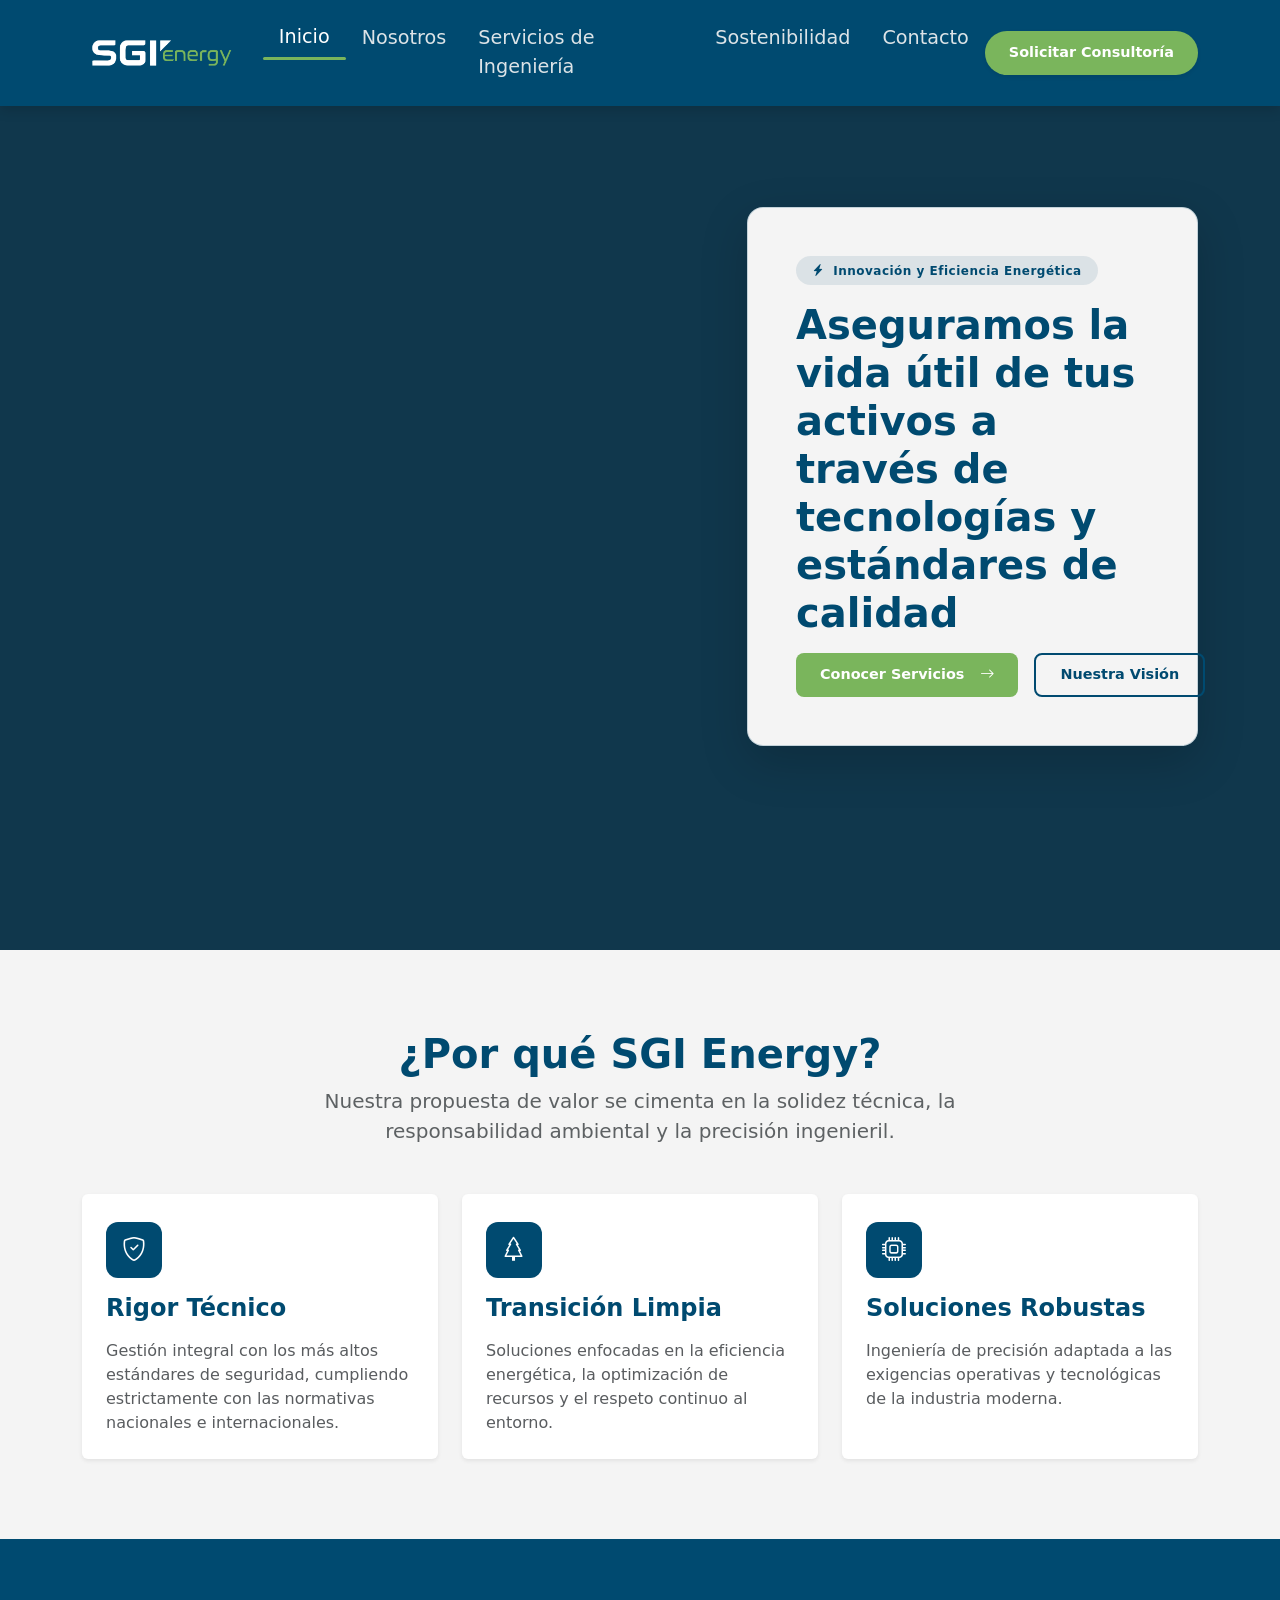
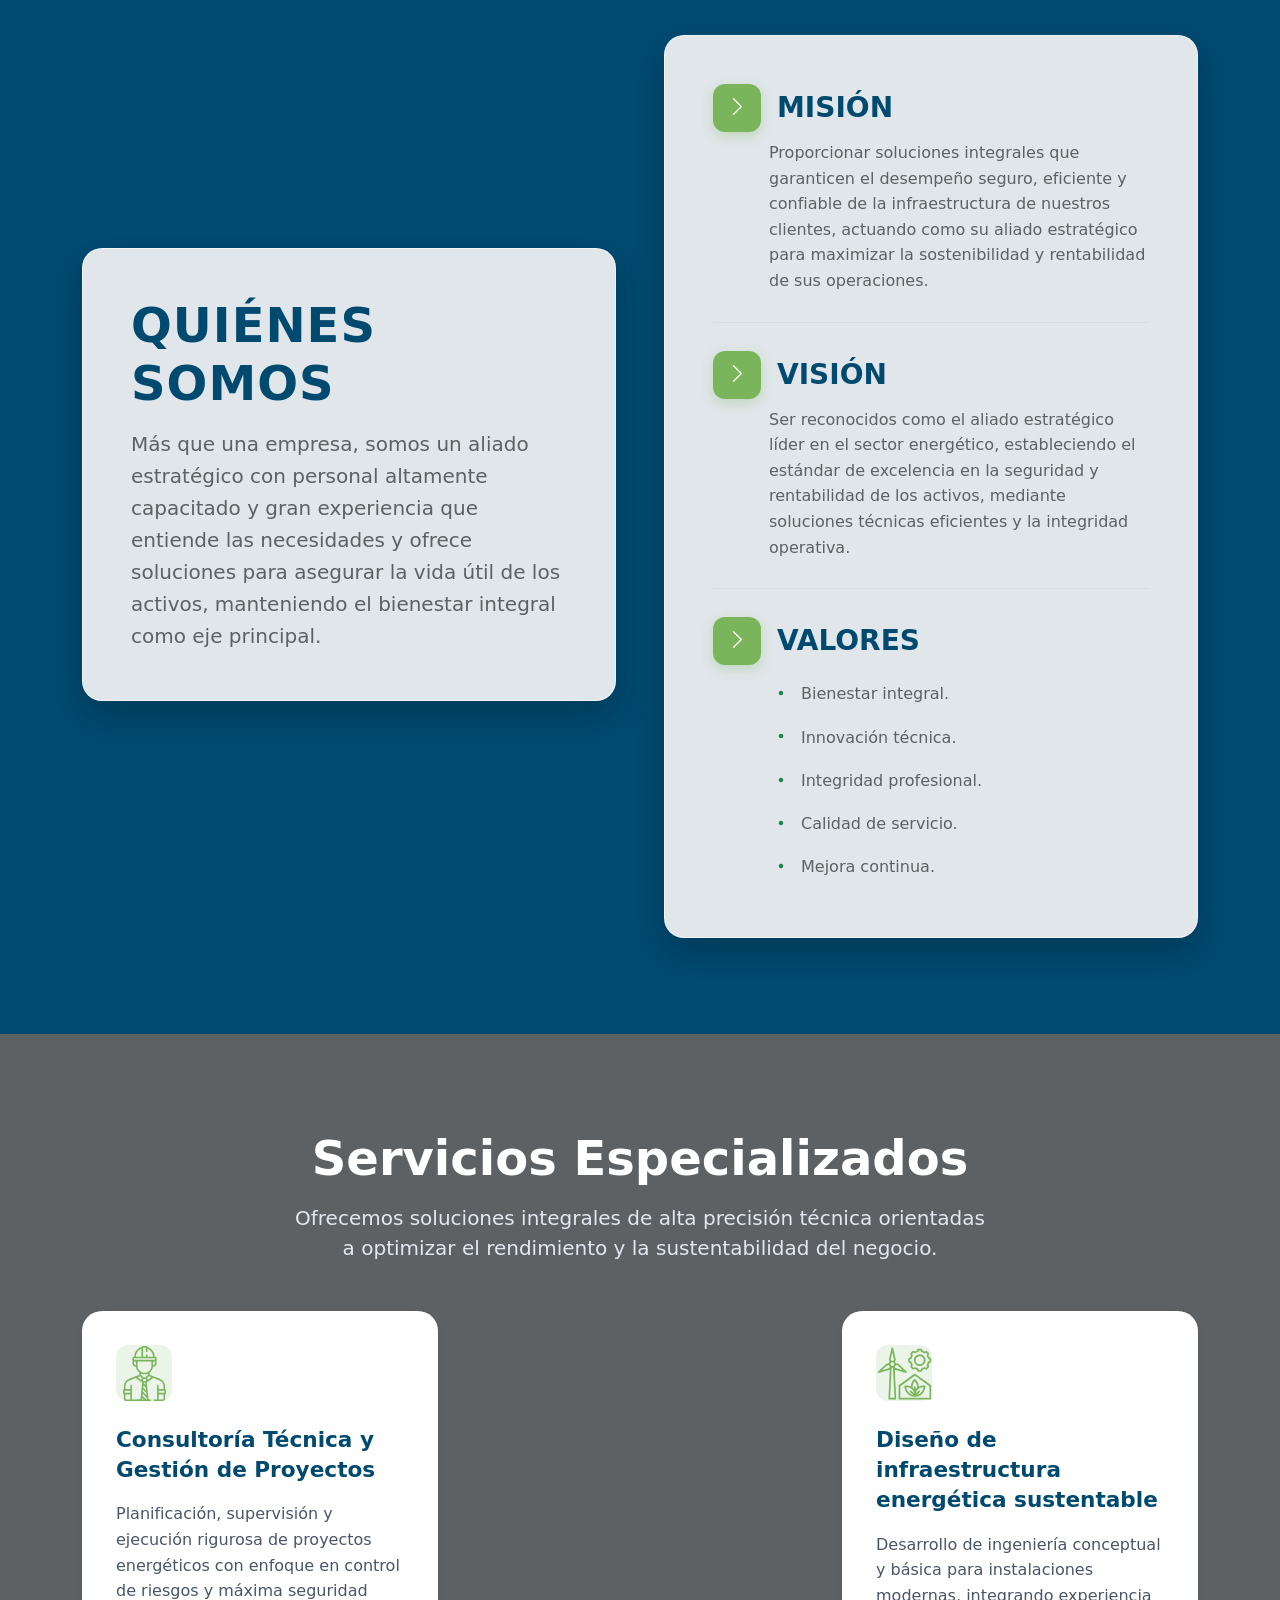
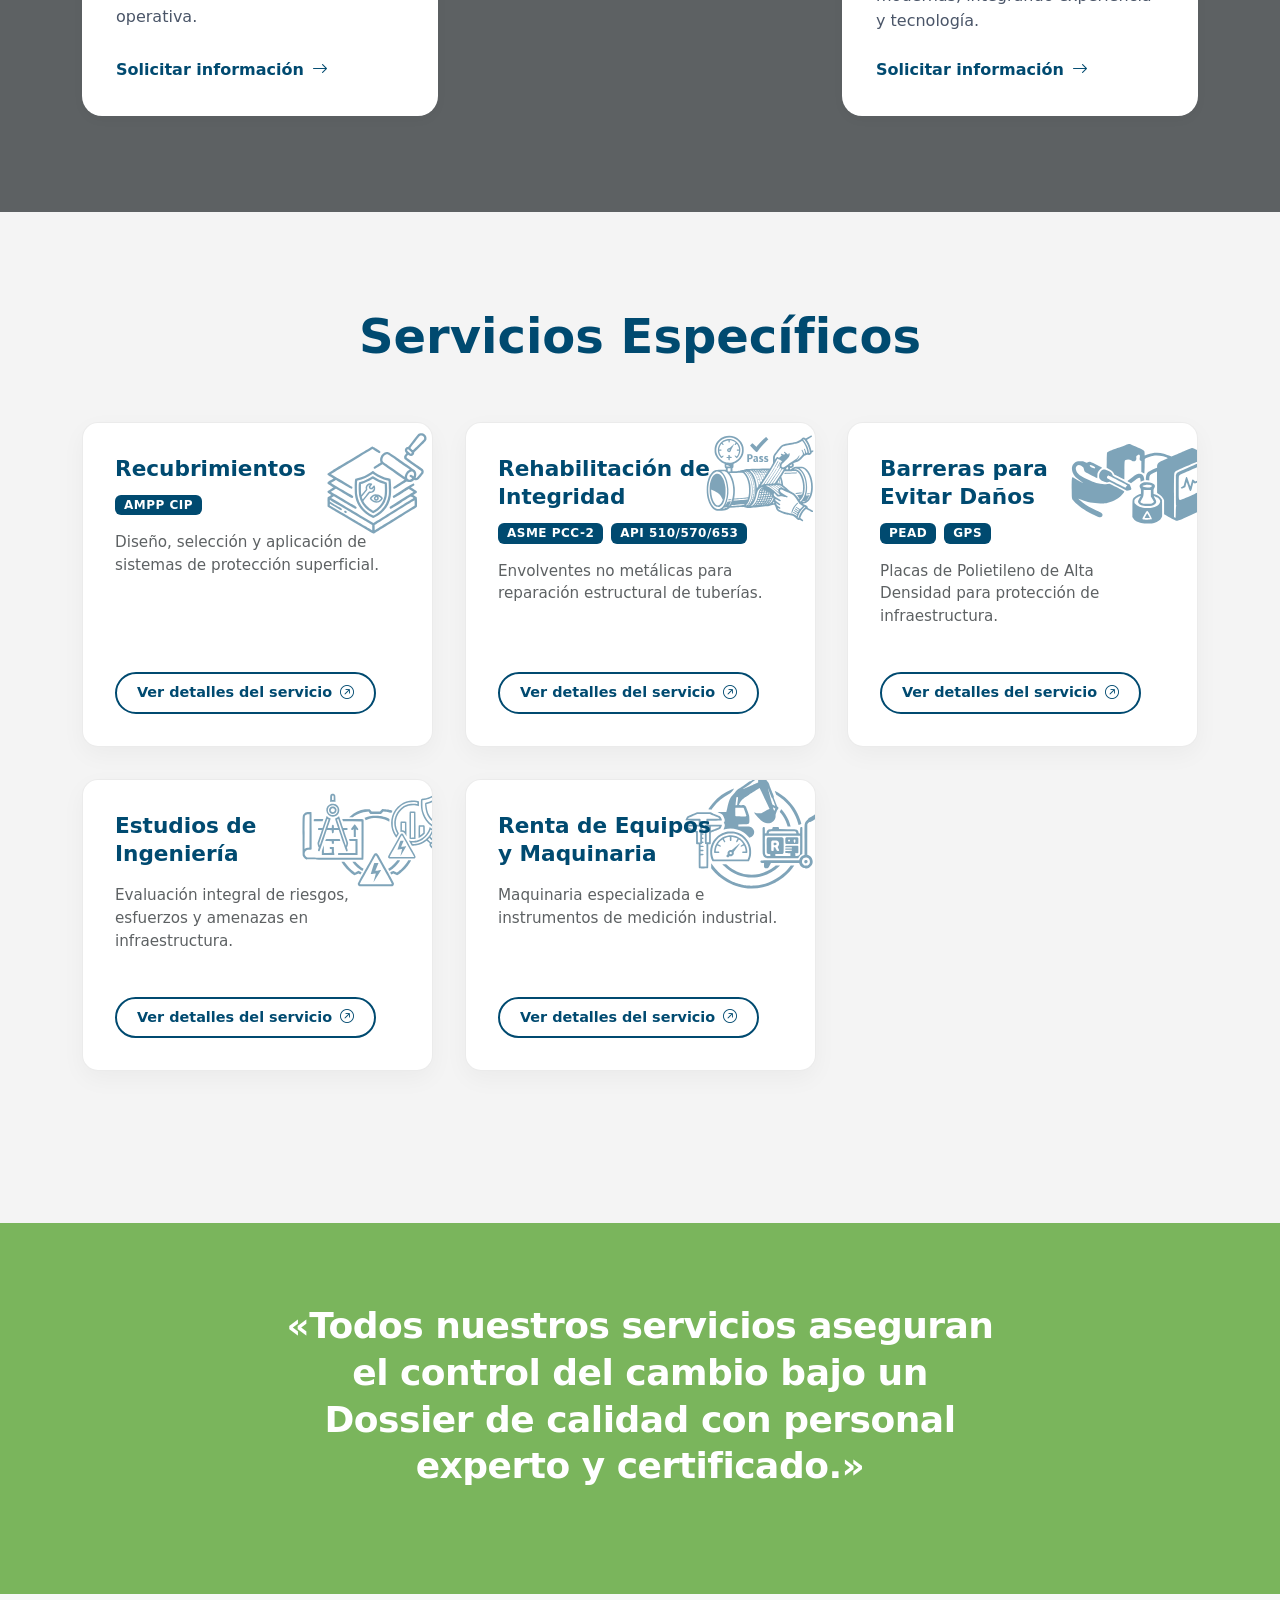
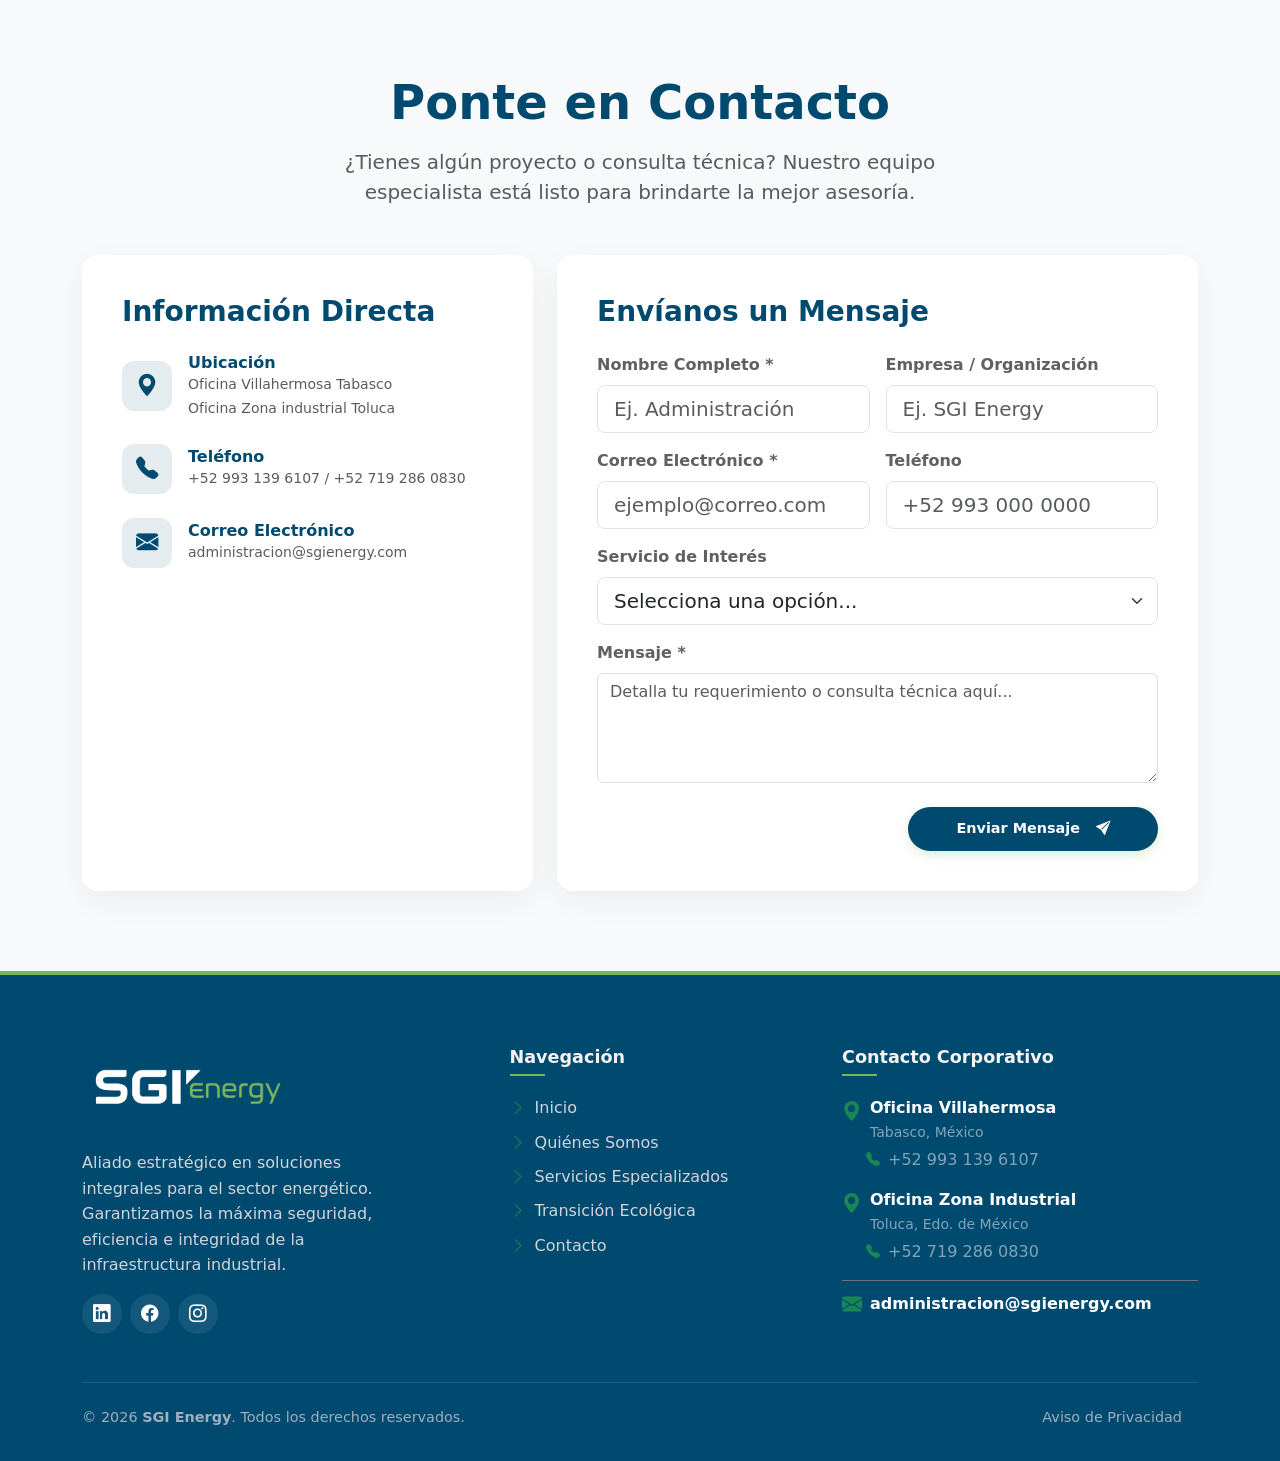
==== commit 9a361816: "Recuadros de quienes somos" ====
--- a/index.html
+++ b/index.html
@@ -176,11 +176,6 @@
           <p class="fs-5 mb-0" style="color: var(--color-gris-industrial); line-height: 1.6;">
             Más que una empresa, somos un aliado estratégico con personal altamente capacitado y gran experiencia que entiende las necesidades y ofrece soluciones para asegurar la vida útil de los activos, manteniendo el bienestar integral como eje principal.
           </p>
-        </div>
-
-        <!-- Imagen Destacada (Ruta temporal) -->
-        <div class="img-quienes-somos-wrapper">
-          <img src="imagen-instalacion.jpg" alt="Instalaciones SGI Energy" class="img-fluid w-100 d-block">
         </div>
       </div>
 
--- a/estilos.css
+++ b/estilos.css
@@ -1283,8 +1283,8 @@
 
 /* Icono SVG */
 .servicio-svg-icon {
-  width: 32px;
-  height: 32px;
+  width: 55px;
+  height: 55px;
   color: #7AB55C; /* Trazo verde */
   transition: color 0.3s ease;
 }
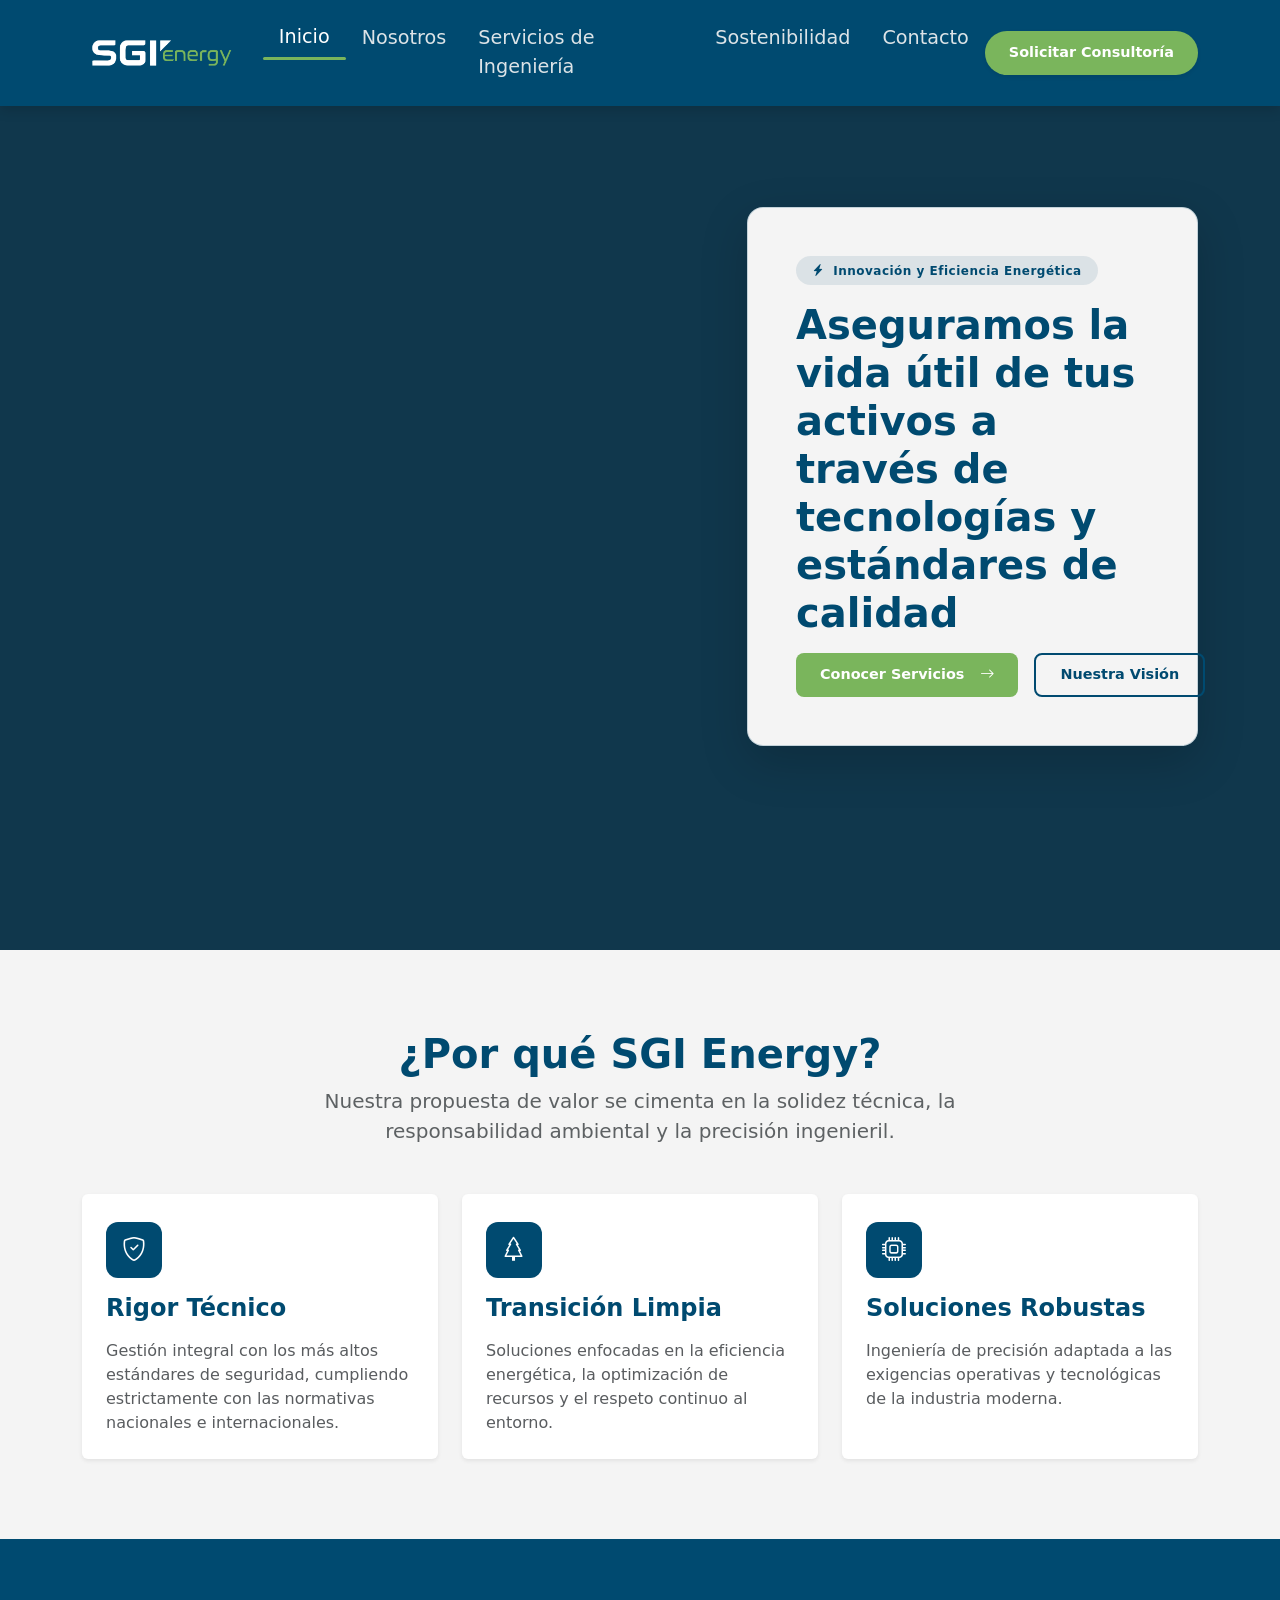
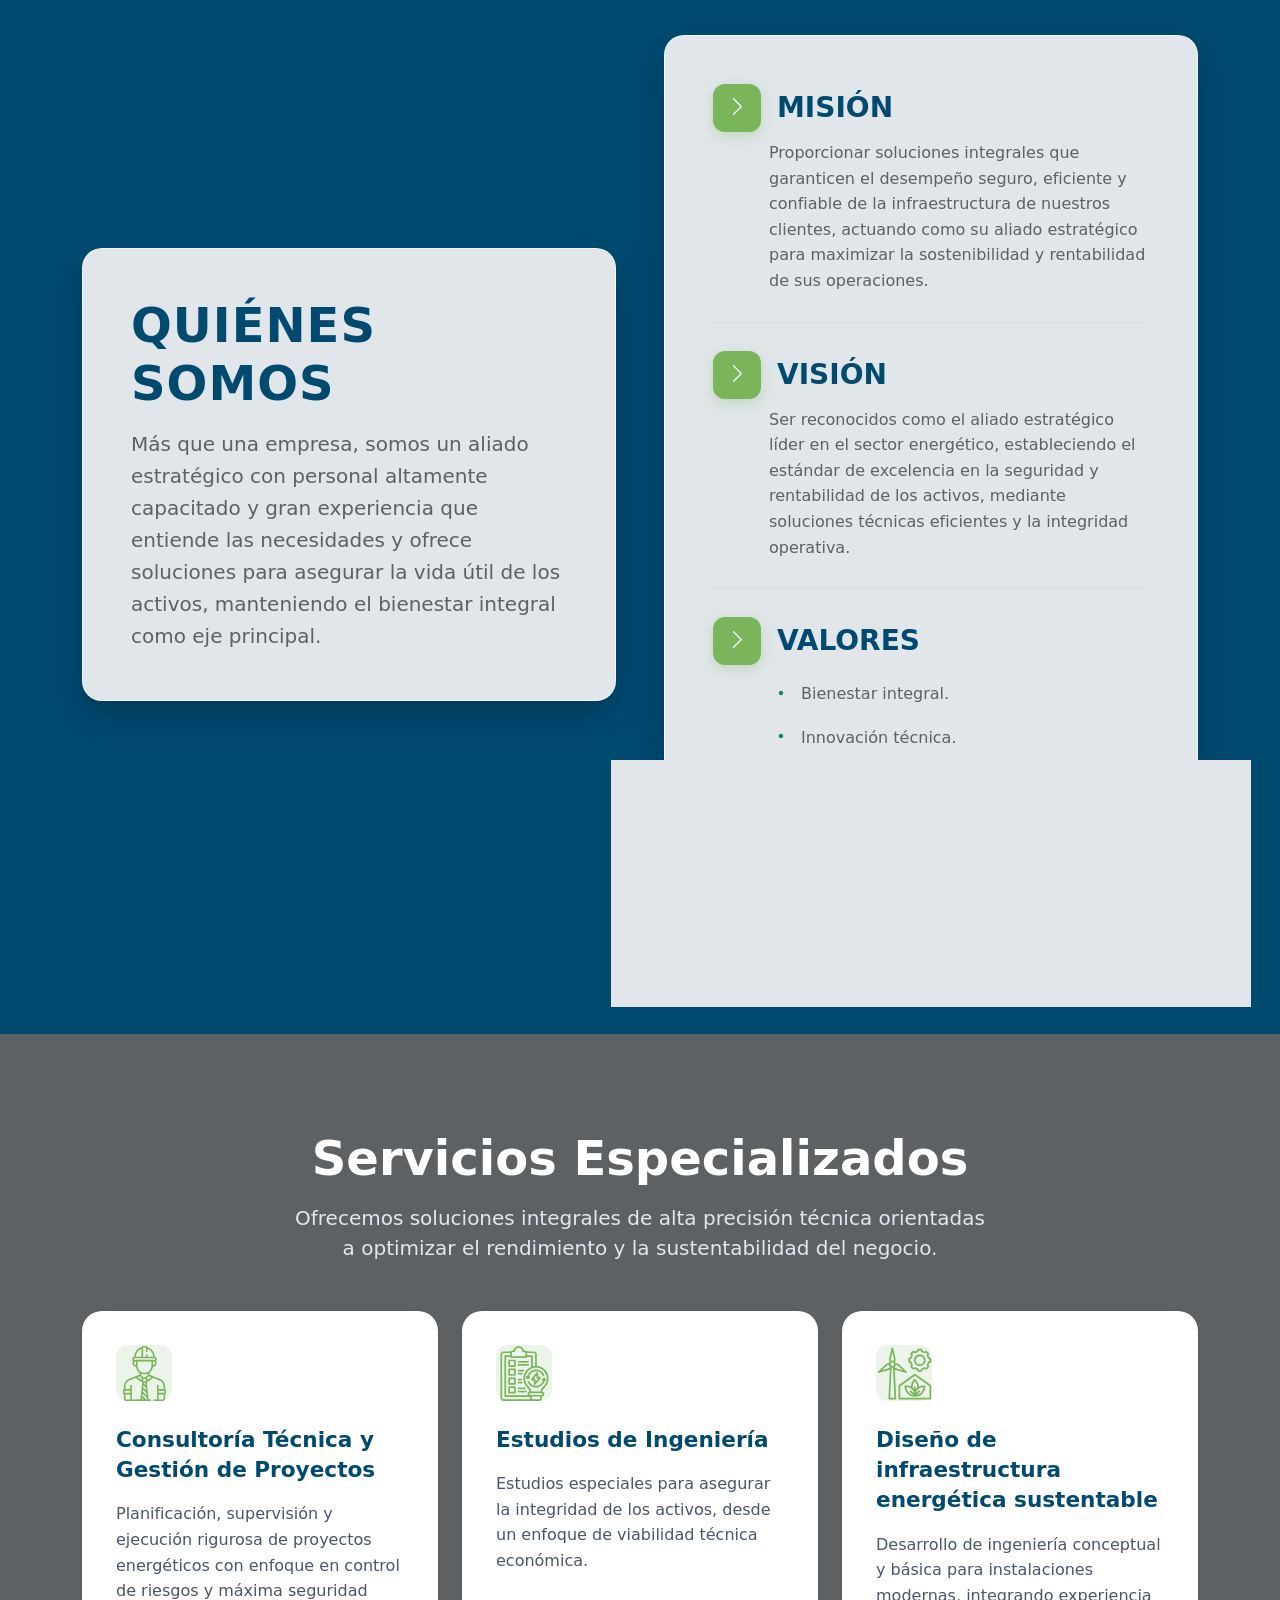
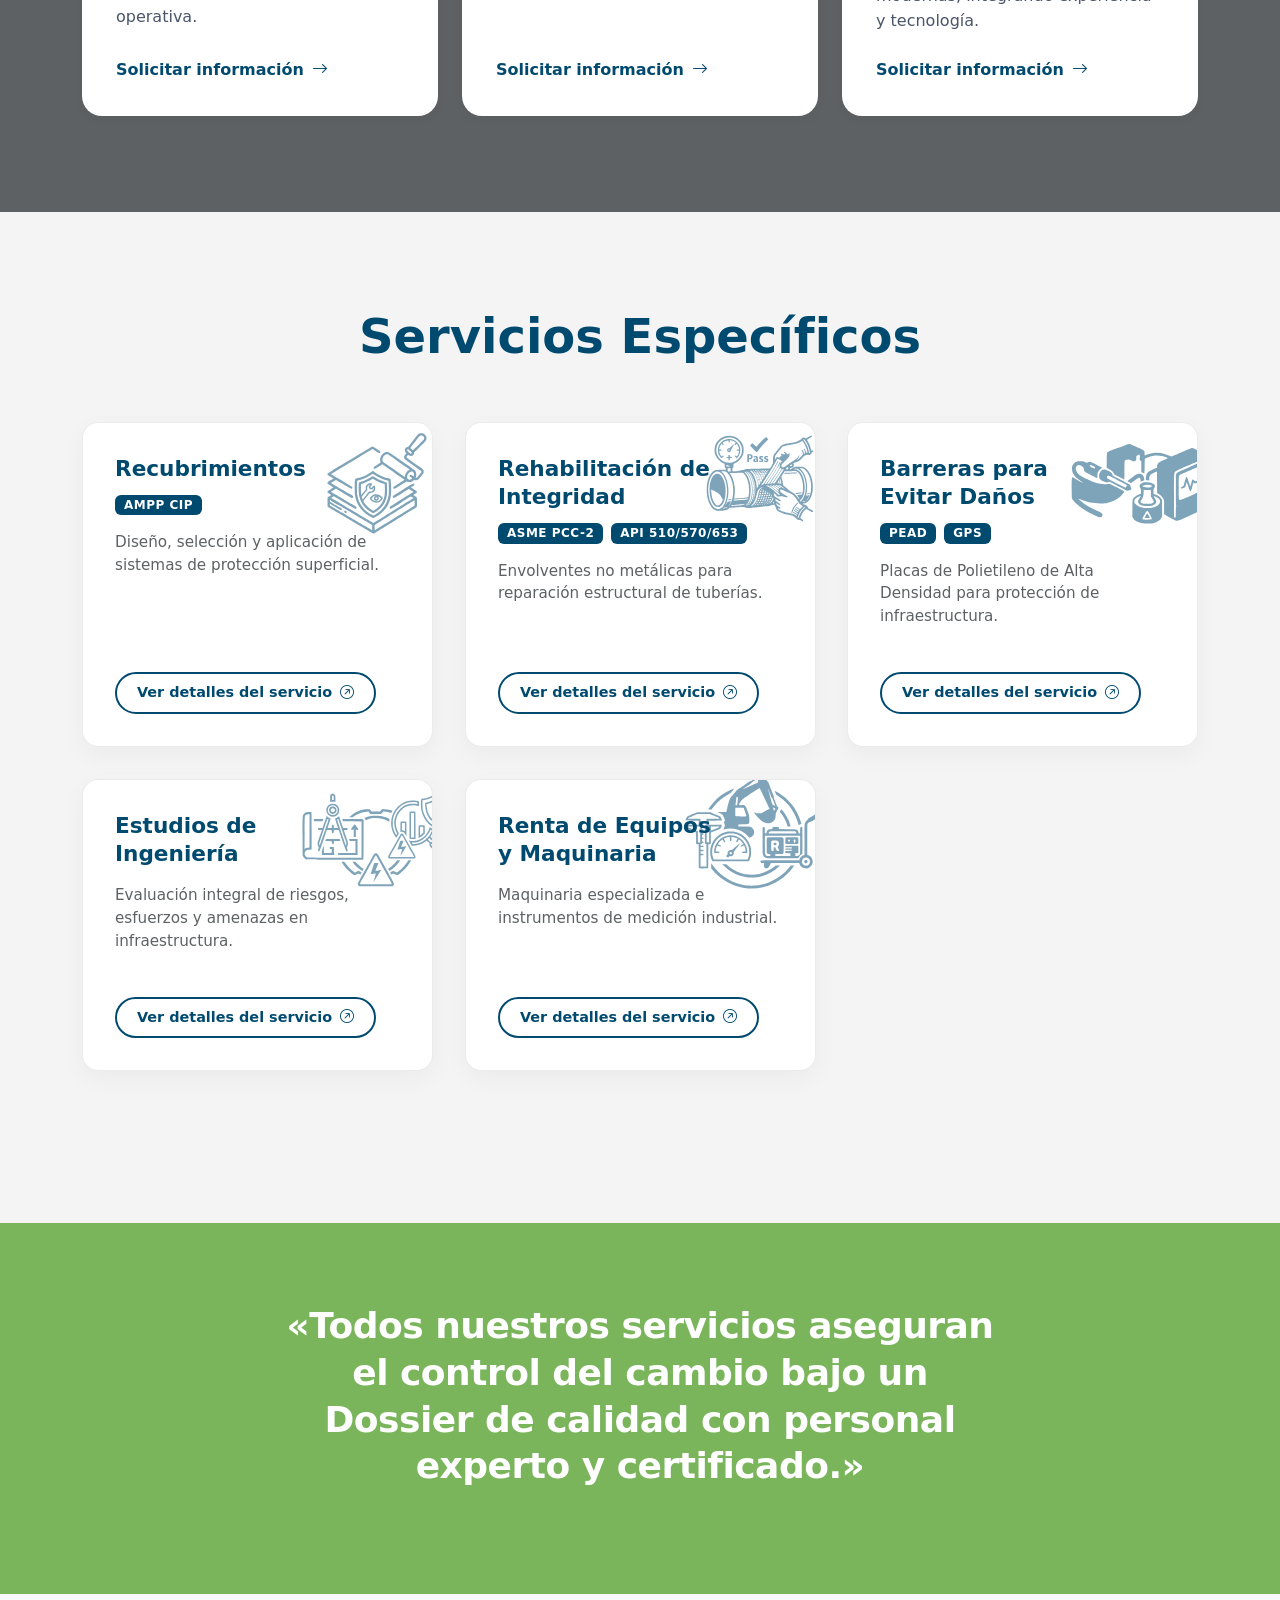
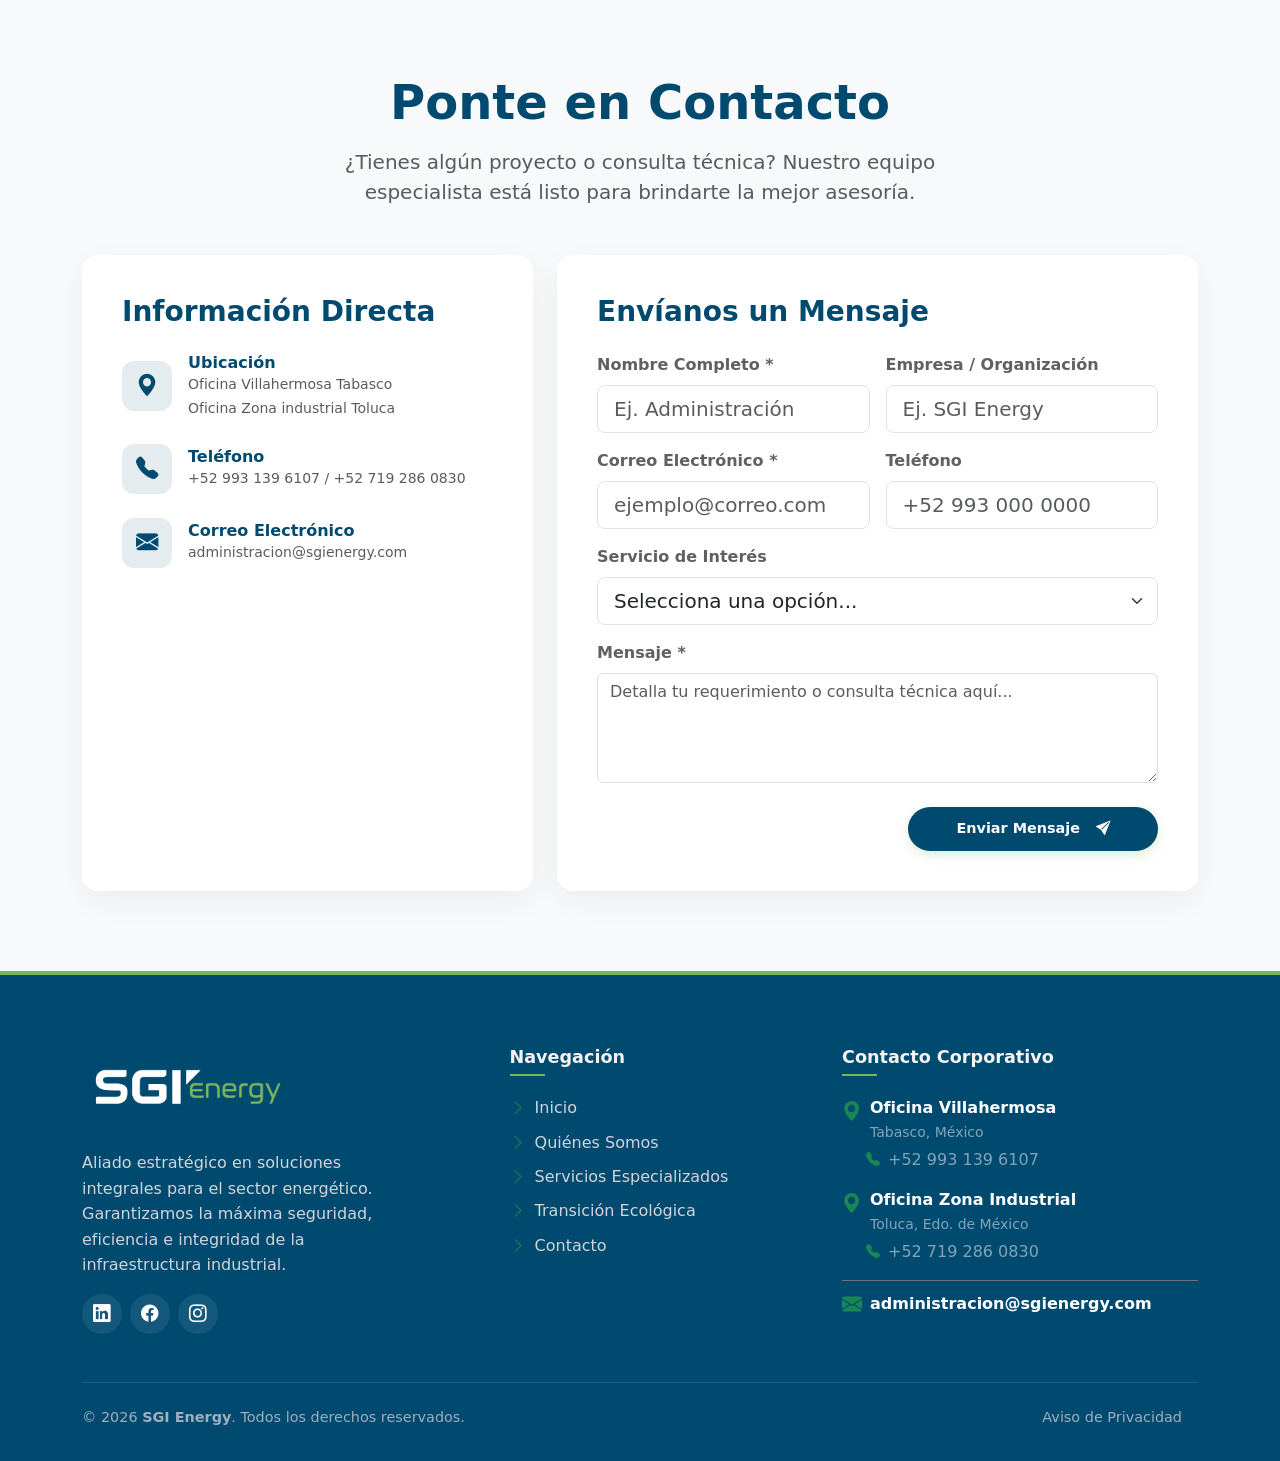
==== commit a884618e: "Update index.html" ====
--- a/index.html
+++ b/index.html
@@ -1929,4 +1929,4 @@
 });
   </script>
 </body>
-</html>+</html>
--- a/estilos.css
+++ b/estilos.css
@@ -1235,8 +1235,8 @@
 
 /* Dimensiones y color inicial del icono SVG */
 .servicio-svg-icon {
-  width: 48px;
-  height: 48px;
+  width: 55px;
+  height: 55px;
   color: var(--color-verde-energético, #7AB55C); /* Color por defecto */
   transition: color 0.3s ease, transform 0.3s ease;
   display: block;
@@ -1498,4 +1498,4 @@
   color: #004b75;     /* Color de tu marca */
   pointer-events: none; /* Evita que interfiera con el clic o hover */
   z-index: -1;        /* Se envía al fondo por detrás del texto */
-}+}
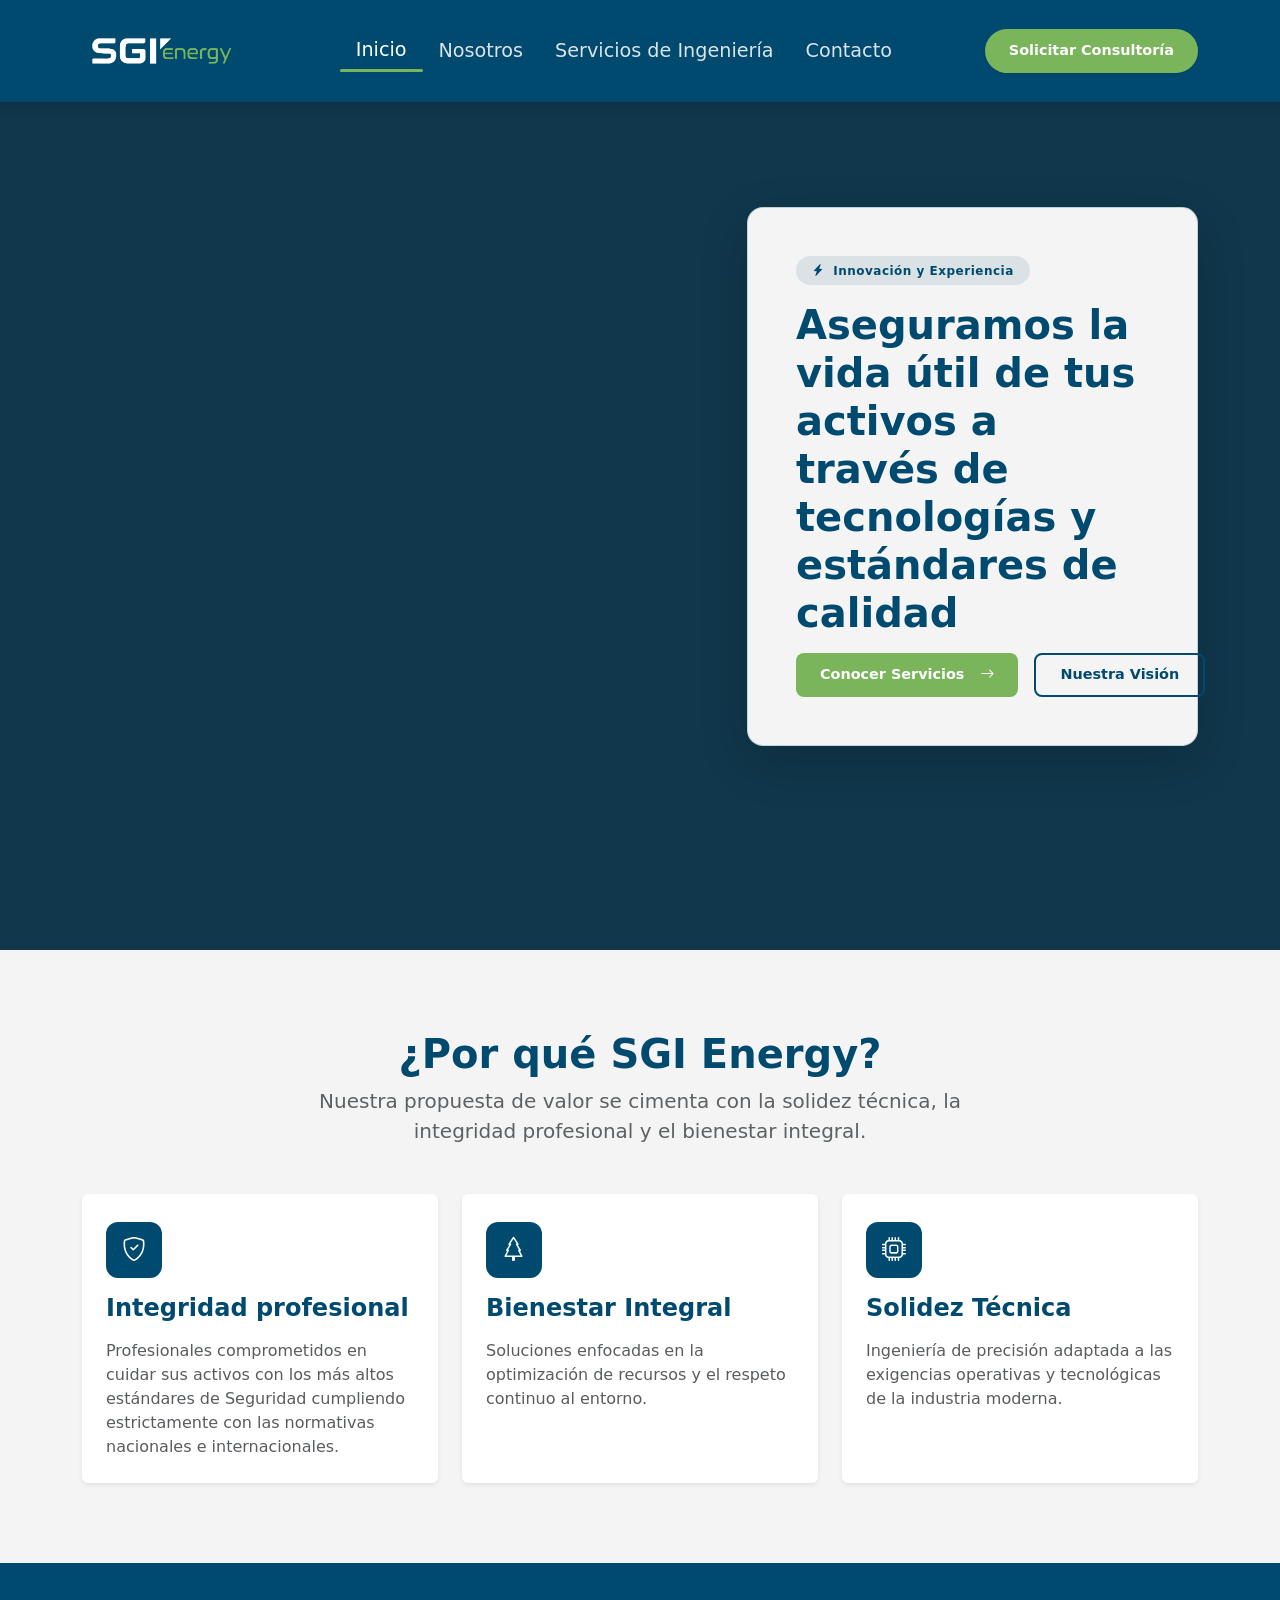
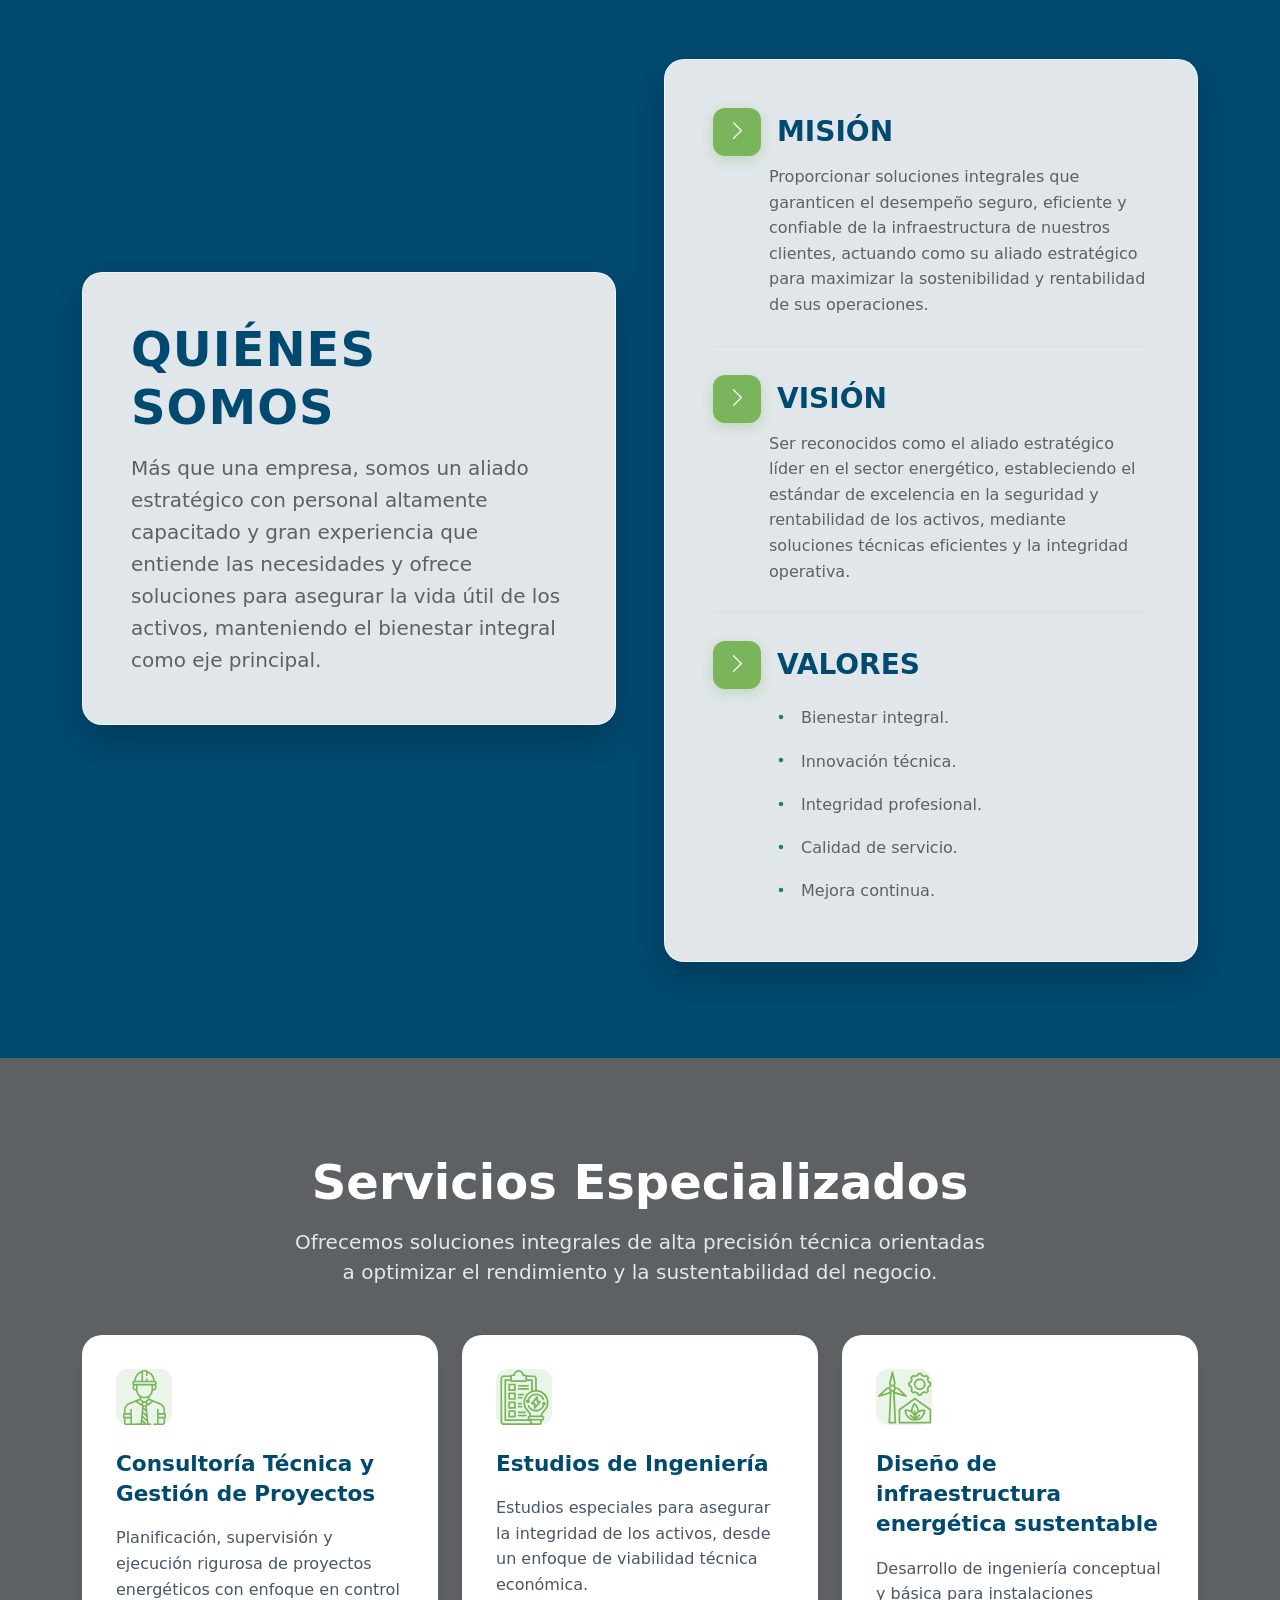
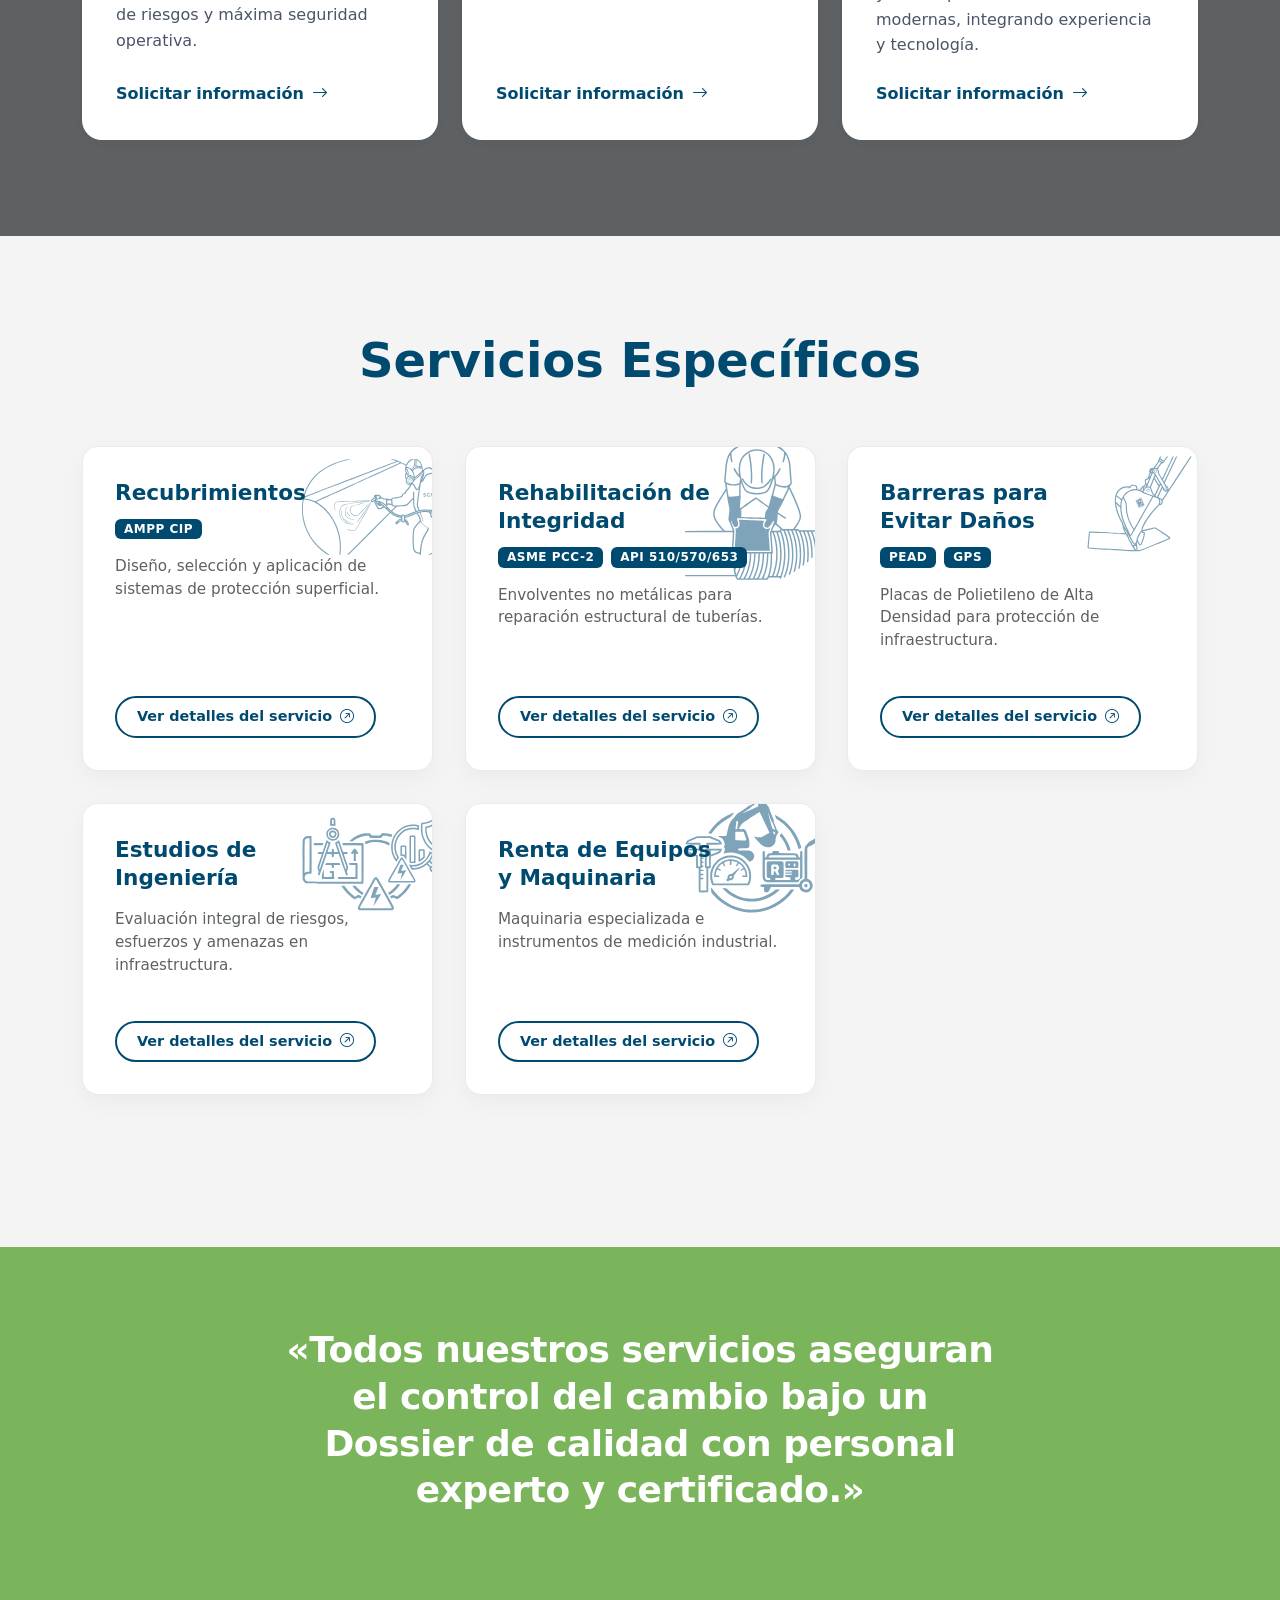
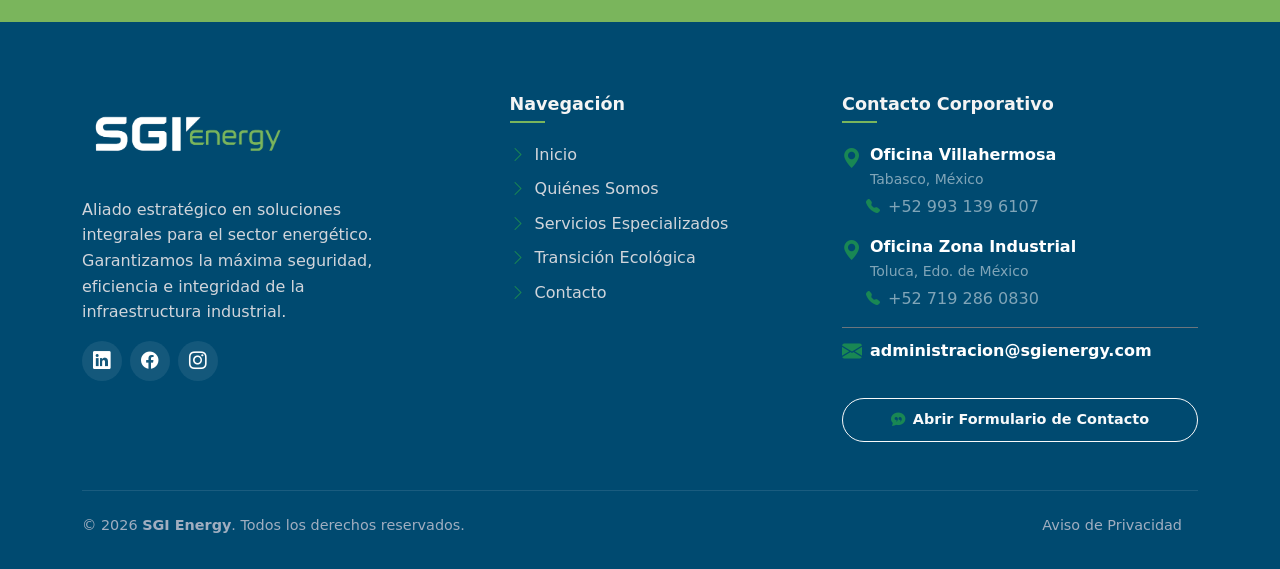
==== commit d779a530: "Cambios 01-10-2026 Modificaciones del 01 de octubre del 2026" ====
--- a/index.html
+++ b/index.html
@@ -37,9 +37,6 @@
             <a class="nav-link px-3" href="#servicios">Servicios de Ingeniería</a>
           </li>
           <li class="nav-item">
-            <a class="nav-link px-3" href="#sostenibilidad">Sostenibilidad</a>
-          </li>
-          <li class="nav-item">
             <a class="nav-link px-3" href="#contacto">Contacto</a>
           </li>
         </ul>
@@ -78,7 +75,7 @@
             <div class="col-lg-5">
                 <div class="glass-card p-4 p-lg-5 rounded-4 shadow-lg backdrop-blur" style="background-color: #F4F4F4; border: 1px solid rgba(0, 74, 112, 0.2);">
                     <span class="badge mb-3 px-3 py-2 rounded-pill fw-semibold" style="background-color: rgba(0, 74, 112, 0.1); color: #004a70;">
-                        <i class="bi bi-lightning-charge-fill me-1"></i> Innovación y Eficiencia Energética
+                        <i class="bi bi-lightning-charge-fill me-1"></i> Innovación y Experiencia
                     </span>
                     <h1 class="display-6 fw-bold mb-3" style="color: #004a70;">
                         Aseguramos la vida útil de tus activos a través de tecnologías y estándares de calidad
@@ -108,7 +105,7 @@
         ¿Por qué SGI Energy?
       </h2>
       <p class="fs-5 text-muted mx-auto" style="max-width: 650px; color: var(--color-gris-industrial) !important;">
-        Nuestra propuesta de valor se cimenta en la solidez técnica, la responsabilidad ambiental y la precisión ingenieril.
+        Nuestra propuesta de valor se cimenta con la solidez técnica, la integridad profesional y el bienestar integral.
       </p>
     </div>
 
@@ -120,9 +117,9 @@
           <div class="icon-box mb-3">
             <i class="bi bi-shield-check"></i> <!-- Ícono FontAwesome o Bootstrap Icons -->
           </div>
-          <h3 class="h4 fw-bold text-navy mb-3">Rigor Técnico</h3>
+          <h3 class="h4 fw-bold text-navy mb-3">Integridad profesional</h3>
           <p class="text-muted mb-0">
-            Gestión integral con los más altos estándares de seguridad, cumpliendo estrictamente con las normativas nacionales e internacionales.
+            Profesionales comprometidos en cuidar sus activos con los más altos estándares de Seguridad cumpliendo estrictamente con las normativas nacionales e internacionales.
           </p>
         </div>
       </div>
@@ -133,9 +130,9 @@
           <div class="icon-box mb-3">
             <i class="bi bi-tree"></i>
           </div>
-          <h3 class="h4 fw-bold text-navy mb-3">Transición Limpia</h3>
+          <h3 class="h4 fw-bold text-navy mb-3">Bienestar Integral</h3>
           <p class="text-muted mb-0">
-            Soluciones enfocadas en la eficiencia energética, la optimización de recursos y el respeto continuo al entorno.
+            Soluciones enfocadas en la optimización de recursos y el respeto continuo al entorno.
           </p>
         </div>
       </div>
@@ -146,7 +143,7 @@
           <div class="icon-box mb-3">
             <i class="bi bi-cpu"></i>
           </div>
-          <h3 class="h4 fw-bold text-navy mb-3">Soluciones Robustas</h3>
+          <h3 class="h4 fw-bold text-navy mb-3">Solidez Técnica</h3>
           <p class="text-muted mb-0">
             Ingeniería de precisión adaptada a las exigencias operativas y tecnológicas de la industria moderna.
           </p>
@@ -368,16 +365,267 @@
   
   <!-- Icono de fondo (Watermark) -->
   <div class="card-bg-icon">
-    <svg version="1.0" xmlns="http://www.w3.org/2000/svg" viewBox="0 0 1104 975" width="100%" height="100%" fill="currentColor">
-      <g transform="translate(0.000000,975.000000) scale(0.100000,-0.100000)">
-        <path d="M8643 8519 c-29 -11 -74 -40 -101 -64 -27 -24 -179 -214 -337 -422 -419 -549 -377 -500 -436 -512 -64 -14 -96 -31 -136 -73 -90 -94 -84 -255 13 -344 l37 -33 -19 -24 c-11 -13 -43 -52 -71 -86 -68 -79 -90 -147 -73 -224 22 -107 -17 -75 840 -676 206 -145 387 -277 403 -292 36 -39 36 -86 0 -131 -96 -116 -263 -310 -302 -350 -42 -44 -82 -61 -94 -40 -3 4 5 38 18 76 46 137 39 281 -20 401 -40 82 37 25 -955 715 -201 139 -446 311 -545 380 -485 341 -497 347 -641 338 -188 -12 -373 -177 -451 -400 -34 -97 -36 -236 -5 -317 12 -30 19 -57 17 -61 -3 -4 -111 -74 -242 -155 -130 -82 -245 -157 -255 -167 -25 -25 -23 -81 5 -113 45 -53 65 -45 360 139 l267 167 263 -184 c224 -158 657 -462 1224 -860 l143 -100 -393 -244 c-215 -134 -404 -257 -419 -274 -30 -32 -35 -58 -16 -92 25 -48 74 -60 127 -33 25 13 642 399 784 490 33 21 66 36 75 33 10 -3 43 -15 74 -26 138 -50 301 -10 431 105 43 39 39 38 92 19 98 -35 188 -13 265 65 107 107 343 395 367 448 46 98 22 224 -57 302 -20 19 -146 112 -281 206 -478 335 -795 558 -849 598 -79 60 -79 83 0 175 33 39 63 71 65 71 3 0 25 -15 49 -34 59 -45 106 -59 176 -54 118 8 206 97 217 216 l6 60 236 228 c552 533 602 584 634 653 25 53 30 77 30 135 0 39 -5 89 -11 111 -30 107 -129 214 -236 254 -76 28 -200 28 -273 0z m222 -168 c47 -22 99 -74 114 -114 14 -36 14 -105 0 -145 -7 -20 -142 -158 -391 -399 -209 -202 -391 -376 -404 -387 -30 -22 -36 -19 -139 77 l-70 64 41 54 c86 114 517 678 574 751 34 45 75 86 97 97 49 26 125 26 178 2z m-943 -1090 c151 -130 158 -137 158 -165 0 -28 -35 -66 -60 -66 -21 0 -49 20 -150 108 -111 97 -130 118 -130 148 0 29 32 64 60 64 11 0 66 -40 122 -89z m-1581 -294 c24 -12 283 -189 574 -393 292 -203 639 -446 772 -539 l243 -169 -49 -26 c-79 -44 -110 -69 -167 -139 -72 -86 -122 -190 -143 -297 l-17 -86 -774 543 c-426 298 -785 549 -797 558 -38 27 -65 95 -66 164 -3 161 122 347 263 392 65 20 111 18 161 -8z m1809 -1269 c59 -30 92 -95 93 -182 2 -60 -19 -156 -33 -156 -4 0 -44 27 -90 60 -46 33 -94 63 -106 66 -55 14 -116 -52 -98 -105 6 -15 45 -53 96 -91 48 -36 90 -68 94 -72 19 -20 -116 -97 -184 -104 -66 -8 -129 26 -162 86 -33 60 -34 169 -1 252 46 118 147 223 245 254 60 19 97 17 146 -8z"/>
-        <path d="M4955 7439 c-110 -67 -375 -227 -590 -356 -214 -130 -700 -424 -1080 -653 -379 -229 -848 -512 -1041 -629 -288 -173 -354 -216 -364 -241 -14 -33 -8 -71 14 -93 8 -8 107 -69 221 -136 184 -109 205 -124 188 -135 -10 -7 -101 -64 -203 -126 -102 -62 -194 -122 -205 -132 -26 -24 -26 -89 -1 -117 10 -11 110 -75 222 -141 112 -67 204 -123 204 -125 0 -2 -96 -62 -214 -134 -225 -138 -245 -157 -231 -214 9 -36 33 -55 173 -136 67 -39 122 -73 122 -75 0 -2 -56 -34 -125 -71 -69 -38 -135 -79 -145 -93 -19 -23 -20 -42 -20 -353 l0 -329 27 -29 c16 -16 271 -172 568 -347 920 -541 1741 -1025 2495 -1473 188 -111 264 -151 287 -151 23 0 65 20 135 63 541 333 2127 1317 2724 1691 229 143 335 214 343 232 12 28 15 281 4 523 -7 181 1 168 -167 261 -64 35 -116 66 -116 69 0 3 54 39 121 80 67 41 129 83 140 94 23 25 25 84 5 112 -8 11 -104 76 -215 145 -110 69 -201 127 -200 130 0 3 41 30 90 60 124 75 149 99 149 144 0 47 -36 86 -79 86 -22 0 -122 -57 -368 -212 -186 -116 -513 -321 -728 -455 -214 -135 -396 -252 -402 -261 -22 -27 -16 -80 12 -107 51 -52 52 -52 592 286 274 172 511 321 526 331 15 11 36 18 46 15 23 -6 341 -207 341 -215 0 -4 -20 -19 -43 -33 -212 -130 -1686 -1055 -1699 -1067 -28 -24 -24 -93 6 -121 50 -47 49 -48 807 427 388 243 712 444 721 447 12 5 175 -80 200 -103 4 -4 -95 -71 -220 -148 -215 -134 -1344 -836 -1942 -1207 -151 -94 -389 -242 -529 -329 l-254 -158 -661 392 c-802 476 -1221 724 -1761 1043 -225 133 -474 280 -553 327 l-144 85 34 20 c18 11 65 37 104 58 l72 38 583 -343 c321 -189 671 -395 776 -457 106 -62 205 -116 220 -118 61 -12 109 48 91 112 -6 25 -22 40 -66 66 -31 19 -145 86 -252 149 -107 63 -316 186 -465 273 -148 87 -328 193 -400 235 -189 112 -656 385 -683 399 -29 15 -25 21 45 63 32 19 110 67 175 106 64 40 120 72 126 72 5 0 268 -153 585 -340 371 -220 584 -340 602 -340 32 0 85 49 85 80 0 53 -26 74 -256 210 -126 73 -337 197 -469 275 -738 433 -915 539 -915 544 0 13 365 229 375 222 5 -5 177 -106 380 -226 204 -120 447 -263 540 -319 189 -111 229 -123 266 -77 27 33 25 92 -3 119 -13 11 -167 106 -343 210 -549 324 -1128 665 -1173 690 -36 20 -41 27 -30 37 7 7 148 93 313 192 321 193 1026 618 1765 1065 825 499 958 578 963 578 4 0 104 -61 224 -136 120 -75 231 -143 247 -151 56 -29 116 10 116 75 0 49 -20 68 -180 168 -283 176 -385 234 -409 234 -16 0 -107 -49 -226 -121z m-2761 -3898 c72 -43 325 -192 561 -331 237 -139 696 -411 1020 -603 325 -193 698 -414 830 -492 132 -79 312 -185 400 -237 l160 -95 3 -196 c1 -108 1 -197 -2 -197 -2 0 -242 141 -532 313 -291 173 -662 392 -824 487 -162 95 -513 302 -780 460 -267 157 -596 351 -732 431 l-247 144 -1 58 c0 31 3 57 6 57 3 0 56 -30 117 -66 449 -267 669 -394 691 -400 19 -4 31 0 50 20 57 57 32 86 -189 215 -93 55 -284 167 -422 248 l-253 148 0 58 c0 31 3 57 6 57 3 0 65 -35 138 -79z m6096 -128 l0 -198 -168 -104 c-210 -131 -372 -232 -532 -331 -147 -91 -337 -209 -620 -385 -113 -70 -493 -306 -845 -524 -352 -219 -669 -416 -705 -439 -39 -24 -66 -36 -67 -29 -1 7 -4 94 -5 193 l-4 182 101 63 c55 34 451 281 880 547 1199 745 1553 965 1765 1098 107 67 196 122 198 123 1 1 2 -88 2 -196z"/>
-        <path d="M3142 2830 c-31 -13 -46 -55 -30 -88 29 -60 126 -93 161 -54 34 37 18 88 -37 120 -46 27 -67 32 -94 22z"/>
-        <path d="M5104 5693 c-312 -223 -663 -385 -1041 -477 -54 -13 -106 -27 -116 -31 -54 -22 -66 -145 -67 -675 0 -256 4 -391 15 -485 74 -629 407 -1156 967 -1529 142 -95 341 -196 385 -196 36 0 176 70 320 160 330 207 614 514 778 840 183 365 237 691 215 1296 -15 411 -25 533 -49 564 -15 20 -42 31 -146 57 -377 95 -674 226 -991 439 -84 55 -152 94 -166 94 -14 0 -59 -24 -104 -57z m194 -191 c308 -207 617 -345 975 -438 49 -12 91 -24 93 -27 11 -11 27 -364 28 -642 1 -254 -2 -331 -17 -425 -70 -449 -247 -797 -557 -1093 -158 -151 -343 -284 -511 -367 l-65 -32 -74 37 c-250 126 -486 309 -658 510 -260 304 -397 619 -454 1045 -14 108 -18 740 -4 882 l8 88 41 10 c375 92 772 267 1022 450 44 32 81 59 83 59 1 1 42 -25 90 -57z"/>
-        <path d="M5070 5304 c-207 -135 -475 -257 -735 -333 -60 -18 -119 -41 -129 -51 -57 -55 -43 -797 20 -1066 115 -496 431 -896 916 -1158 106 -57 110 -57 240 21 320 192 573 457 713 746 145 300 189 598 167 1133 -10 253 -14 291 -30 313 -14 19 -58 37 -193 81 -282 92 -459 173 -684 315 -68 43 -130 75 -145 75 -14 0 -75 -33 -140 -76z m238 -167 c208 -128 388 -212 634 -293 l146 -48 7 -175 c12 -273 1 -565 -24 -694 -89 -442 -328 -783 -725 -1031 -49 -31 -96 -56 -104 -56 -23 0 -197 108 -291 180 -104 81 -251 231 -313 320 -62 87 -121 197 -115 213 2 7 109 143 237 302 l232 290 64 2 c48 1 80 9 127 31 84 39 127 78 168 154 32 59 34 69 34 158 0 105 -24 178 -64 199 -31 17 -49 3 -127 -94 -65 -80 -71 -85 -99 -79 -37 7 -52 21 -60 54 -4 20 6 40 55 100 72 88 83 111 70 144 -19 52 -181 62 -272 18 -146 -72 -234 -242 -200 -388 l9 -42 -149 -183 c-83 -101 -156 -193 -164 -203 -7 -11 -15 -18 -18 -15 -2 2 -9 51 -15 109 -10 103 -13 201 -12 526 l1 161 108 32 c225 68 524 205 689 315 37 25 72 46 76 46 5 0 48 -24 95 -53z m-305 -399 c-6 -7 -29 -37 -51 -66 -23 -30 -42 -62 -42 -73 0 -33 54 -151 75 -164 11 -7 53 -20 93 -29 86 -19 89 -18 154 64 l43 54 3 -34 c8 -79 -48 -169 -132 -213 -32 -16 -57 -21 -119 -20 -62 1 -82 -2 -95 -16 -9 -9 -118 -143 -242 -298 -254 -318 -227 -302 -270 -161 l-23 76 169 207 c265 324 248 299 238 354 -14 80 -9 153 13 196 26 50 77 99 123 119 44 19 76 21 63 4z"/>
-        <path d="M5314 4020 c-153 -50 -342 -231 -315 -301 15 -41 89 -127 149 -174 102 -81 199 -115 322 -115 154 1 257 45 375 164 94 94 114 131 95 176 -7 17 -45 64 -84 104 -56 57 -91 82 -159 116 -87 43 -90 44 -205 47 -95 3 -128 -1 -178 -17z m59 -115 c-79 -47 -108 -168 -60 -247 66 -109 200 -127 288 -39 85 85 68 227 -34 292 l-32 21 30 -7 c92 -20 255 -140 255 -188 0 -28 -107 -128 -172 -160 -111 -53 -242 -52 -354 3 -64 31 -174 129 -174 155 0 21 65 91 118 127 43 30 133 67 162 68 8 0 -4 -11 -27 -25z m147 -105 c43 -43 11 -120 -49 -120 -32 0 -71 39 -71 70 0 10 9 29 21 44 25 32 70 35 99 6z"/>
-      </g>
-    </svg>
+<svg version="1.0" xmlns="http://www.w3.org/2000/svg"
+ width="100%" height="100%" viewBox="0 0 1279.000000 816.000000"
+ preserveAspectRatio="xMidYMid meet">
+
+<g transform="translate(0.000000,816.000000) scale(0.100000,-0.100000)"
+fill="currentColor" stroke="none">
+<path d="M3675 8111 c-1141 -289 -2062 -795 -2656 -1457 -561 -625 -884 -1348
+-994 -2219 -22 -178 -25 -237 -25 -535 0 -336 9 -466 45 -690 165 -1011 669
+-1957 1410 -2643 220 -204 456 -387 664 -516 l84 -52 81 3 81 3 -75 44 c-451
+267 -892 652 -1236 1081 -193 241 -433 633 -567 926 -202 443 -341 950 -399
+1449 -16 142 -16 624 0 775 16 143 61 423 70 432 4 4 59 1 122 -7 763 -90
+1493 -564 2068 -1343 457 -620 760 -1389 847 -2152 45 -405 43 -695 -11 -1153
+l-7 -57 45 0 46 0 11 93 c74 590 36 1188 -111 1762 -158 619 -464 1227 -871
+1730 -199 247 -378 426 -611 613 -101 82 -344 246 -421 285 l-49 24 89 43 c50
+23 322 148 605 277 283 130 697 319 920 420 223 102 527 240 675 308 149 67
+529 241 845 385 614 280 1468 669 1715 780 83 37 236 107 340 155 105 48 341
+156 525 240 742 338 1122 511 1255 572 77 36 171 78 208 94 l68 30 98 -45 c87
+-40 278 -139 289 -151 5 -5 -36 -128 -54 -164 -18 -33 -18 -55 0 -89 11 -21
+12 -45 6 -101 -9 -85 2 -185 28 -244 l18 -42 -30 -75 c-28 -68 -31 -85 -30
+-180 0 -113 18 -180 70 -256 l25 -37 -20 -77 c-45 -165 -20 -223 142 -330 91
+-60 127 -61 239 -2 8 4 -61 -119 -157 -278 -45 -74 -75 -113 -102 -130 -20
+-14 -48 -41 -60 -60 -12 -19 -43 -62 -67 -95 -25 -33 -61 -87 -81 -120 -38
+-63 -51 -73 -100 -74 -74 -3 -145 -77 -145 -153 0 -34 -4 -40 -40 -58 -21 -11
+-44 -29 -49 -39 -8 -13 -27 -21 -68 -26 -67 -8 -146 -26 -256 -61 -63 -19 -99
+-24 -191 -24 -190 0 -266 -26 -303 -105 l-16 -34 -135 -3 c-135 -3 -136 -3
+-171 25 l-35 28 -124 -7 -124 -7 -144 73 c-136 69 -145 76 -166 118 -11 25
+-40 65 -63 89 -47 49 -79 55 -139 26 -35 -16 -37 -16 -93 13 -90 45 -155 34
+-237 -40 -30 -28 -36 -40 -36 -75 0 -69 63 -105 114 -66 32 24 43 16 14 -9
+-26 -24 -103 -46 -156 -46 -39 0 -71 -26 -92 -75 -13 -30 -31 -50 -65 -71 -69
+-42 -105 -79 -105 -107 0 -31 69 -129 103 -145 23 -11 33 -10 73 7 25 12 68
+37 94 56 l49 36 -6 -34 c-11 -69 36 -178 193 -448 42 -74 86 -146 97 -161 47
+-63 160 -71 297 -19 47 18 168 85 222 123 14 10 25 4 73 -38 30 -27 70 -59 88
+-72 17 -13 98 -88 179 -167 l148 -144 -1272 -1278 c-699 -703 -1511 -1518
+-1805 -1811 l-532 -532 66 0 67 0 1776 1782 1776 1782 69 -55 c113 -90 220
+-158 349 -220 146 -70 233 -99 389 -129 106 -21 118 -25 115 -44 -2 -15 -18
+-24 -60 -37 -148 -44 -327 -175 -412 -303 -30 -44 -32 -74 -11 -116 18 -35 43
+-50 85 -50 46 0 66 14 160 110 57 57 104 95 140 112 91 44 95 44 117 1 45 -89
+197 -111 275 -39 l26 25 36 -39 c34 -38 78 -117 106 -190 23 -61 58 -90 107
+-90 91 0 117 74 70 203 -48 131 -138 250 -242 319 -64 42 -66 44 -63 82 l3 39
+67 14 c98 20 242 72 466 169 108 47 253 108 321 136 112 46 125 49 133 33 6
+-9 48 -74 95 -143 123 -183 153 -262 153 -401 l0 -56 -106 -114 c-58 -63 -135
+-153 -172 -200 -36 -47 -94 -119 -129 -159 -116 -135 -136 -185 -158 -390 -56
+-539 -58 -779 -10 -1326 18 -197 34 -275 74 -354 75 -148 189 -222 389 -252
+116 -18 112 -15 112 -61 l0 -40 53 3 52 3 2 55 c12 259 72 727 119 923 73 304
+214 624 398 901 119 178 143 234 154 348 9 91 0 121 -39 126 -37 4 -47 -14
+-64 -113 -20 -116 -33 -142 -153 -323 -233 -352 -365 -692 -436 -1122 -26
+-156 -59 -404 -71 -537 -5 -49 -11 -73 -20 -73 -7 0 -52 7 -101 15 -217 38
+-312 134 -349 353 -21 121 -44 445 -51 707 -5 165 -2 269 10 415 22 252 45
+456 56 500 6 20 40 74 78 120 244 305 318 393 381 455 l71 69 17 -24 c36 -51
+213 -257 260 -301 68 -65 140 -118 198 -145 60 -28 75 -30 75 -6 -1 11 -31 34
+-84 65 -106 62 -195 142 -295 267 -138 172 -152 198 -162 313 -13 151 -42 237
+-115 339 -69 97 -135 211 -127 218 9 8 144 43 148 38 2 -2 22 -48 45 -103 23
+-55 68 -152 100 -215 73 -145 98 -222 113 -352 10 -79 16 -103 27 -103 22 0
+24 77 5 186 -15 90 -60 220 -108 316 -27 52 -110 284 -104 289 2 2 44 10 94
+18 154 25 300 30 453 16 l141 -14 13 -30 c17 -39 45 -65 82 -75 29 -7 29 -8
+35 -107 9 -142 45 -226 111 -260 34 -17 81 -13 115 11 22 16 63 94 63 122 0
+31 16 48 33 35 7 -6 47 -18 88 -27 116 -23 162 -36 194 -53 17 -8 46 -24 65
+-34 39 -20 120 -24 153 -7 12 7 41 27 65 46 l42 34 33 -22 c86 -61 279 -222
+356 -298 87 -87 184 -199 280 -324 l53 -69 -24 -26 c-12 -15 -67 -73 -120
+-129 -82 -88 -105 -121 -156 -221 -42 -82 -80 -139 -125 -189 -85 -94 -120
+-146 -172 -256 -84 -178 -121 -361 -97 -488 7 -36 7 -70 1 -98 -8 -35 -105
+-256 -200 -458 -33 -68 -315 -305 -569 -476 -41 -28 -140 -91 -219 -139 l-145
+-88 92 0 c92 0 92 0 170 47 597 360 1133 902 1492 1508 46 77 128 226 182 332
+l98 192 0 181 0 181 -42 62 c-77 114 -245 331 -320 413 -88 97 -204 205 -347
+322 -118 98 -121 122 -4 36 253 -186 439 -385 641 -686 28 -42 56 -79 62 -83
+14 -9 13 168 -1 182 -8 8 -8 13 0 17 7 5 11 60 11 159 l-1 152 -44 -104 c-24
+-57 -46 -105 -48 -107 -2 -2 -37 38 -78 88 -105 130 -276 301 -402 401 l-108
+86 28 18 c20 13 55 19 133 24 117 6 149 19 170 69 11 27 17 30 59 30 69 1 197
+26 241 48 l39 19 -16 -31 c-25 -48 -29 -231 -8 -336 9 -46 21 -93 25 -105 5
+-11 9 114 9 288 l1 307 -37 -18 c-57 -29 -161 -60 -223 -67 l-55 -7 0 94 c-1
+109 -18 168 -75 257 -47 72 -129 139 -230 188 -41 20 -76 37 -78 38 -1 1 18
+64 42 140 50 152 82 214 197 386 42 63 97 156 122 205 78 154 131 212 275 298
+68 41 79 67 43 100 -27 24 -65 15 -143 -36 -122 -79 -182 -146 -250 -283 -22
+-44 -42 -82 -44 -84 -2 -2 -43 9 -91 24 -189 58 -594 249 -666 313 -70 64 -98
+145 -123 356 -8 71 -17 133 -20 138 -3 4 -21 8 -40 8 -26 0 -37 -5 -42 -20
+-10 -27 3 -180 24 -283 34 -167 75 -240 175 -308 88 -60 473 -241 604 -285 61
+-20 112 -38 114 -40 2 -2 -19 -36 -46 -76 -97 -142 -168 -295 -213 -464 -16
+-59 -28 -85 -45 -95 -13 -8 -53 -51 -89 -96 -37 -46 -70 -83 -74 -83 -4 0 -92
+14 -197 30 -104 16 -204 30 -221 30 -52 0 -132 -49 -226 -138 l-90 -86 -96 -2
+c-53 -1 -108 -3 -122 -5 -14 -1 -65 3 -115 10 -167 23 -382 15 -656 -25 l-46
+-6 -37 88 c-85 202 -109 284 -108 369 0 130 83 763 198 1504 44 285 47 297 84
+365 75 137 175 438 224 675 39 187 44 262 21 318 l-15 36 41 36 c114 100 253
+156 384 156 91 0 129 -16 207 -84 61 -55 194 -229 182 -240 -5 -5 -100 -27
+-210 -50 -289 -59 -351 -83 -448 -172 -92 -84 -197 -262 -288 -487 -32 -80
+-27 -112 16 -112 27 0 48 22 66 70 27 71 144 295 193 367 59 89 139 152 229
+182 85 28 554 121 609 121 61 0 105 -30 178 -119 74 -92 124 -125 227 -151 43
+-11 90 -28 104 -38 13 -10 42 -53 65 -96 45 -87 57 -97 140 -121 71 -20 112
+-59 157 -149 94 -187 154 -258 265 -308 72 -32 200 -68 245 -68 27 0 28 2 28
+45 0 41 -2 45 -27 50 -139 28 -254 77 -306 129 -18 17 -59 83 -92 145 -88 166
+-136 212 -271 261 -24 9 -41 28 -70 82 -57 103 -78 123 -165 148 -138 40 -158
+50 -197 98 -120 148 -164 179 -267 189 l-63 6 -80 106 c-168 224 -264 291
+-417 291 -159 0 -328 -68 -449 -181 l-76 -71 0 39 c0 51 -56 318 -87 418 -71
+224 -187 375 -357 464 l-58 31 -250 0 -250 0 -59 -31 c-115 -62 -232 -190
+-319 -351 -23 -43 -45 -78 -49 -78 -3 0 -54 25 -111 55 -268 141 -622 289
+-895 374 -94 29 -108 31 -260 31 l-160 -1 152 -39 c185 -47 438 -130 426 -139
+-4 -4 -51 -24 -103 -43 -111 -42 -1444 -550 -1830 -698 -146 -56 -434 -166
+-640 -245 -440 -168 -870 -332 -1280 -490 -292 -112 -514 -196 -930 -355 -336
+-128 -1161 -445 -1645 -632 -498 -193 -906 -349 -1170 -448 -99 -37 -188 -71
+-198 -75 -22 -9 -21 -5 40 195 125 406 329 802 594 1156 655 872 1761 1484
+3219 1779 l165 34 -195 0 -195 0 -190 -48z m5910 -76 c13 -152 -20 -366 -76
+-495 -30 -69 -148 -219 -173 -220 -5 0 -30 20 -56 44 -83 77 -226 136 -332
+136 -26 0 -48 1 -48 3 0 2 12 32 26 67 147 363 345 547 591 549 l61 1 7 -85z
+m105 -35 c9 -94 -2 -296 -20 -375 -24 -104 -19 -108 137 -107 93 1 163 -4 258
+-21 120 -20 130 -24 133 -45 3 -19 0 -22 -20 -18 -100 21 -193 30 -313 30
+-195 1 -226 -12 -357 -145 -82 -84 -98 -96 -109 -83 -13 16 -18 9 83 122 68
+74 110 159 145 290 24 87 26 116 27 284 1 155 3 185 14 174 8 -7 17 -54 22
+-106z m150 47 c105 -62 188 -149 244 -257 37 -71 89 -210 82 -217 -3 -3 -57 2
+-121 11 -64 9 -157 16 -206 16 l-90 0 8 53 c4 28 8 136 8 239 0 211 -4 202 75
+155z m-1542 -162 c23 -9 42 -20 42 -24 0 -10 -322 -158 -2425 -1113 -423 -192
+-817 -371 -875 -398 -110 -51 -630 -288 -1000 -455 -118 -54 -370 -168 -560
+-255 -190 -87 -707 -322 -1150 -523 -443 -201 -897 -408 -1009 -460 l-205 -93
+-144 58 c-247 100 -515 170 -703 185 -44 3 -82 9 -84 13 -2 4 -1 19 3 34 7 26
+27 35 262 126 140 54 363 139 495 190 132 50 400 154 595 230 195 76 684 264
+1085 418 722 277 862 331 1310 502 127 48 383 146 570 218 187 72 437 167 555
+212 118 45 301 115 405 155 105 40 375 144 600 230 226 86 509 195 630 242
+121 47 384 147 585 223 447 169 736 280 814 313 65 27 69 26 204 -28z m816
+-514 c158 -78 314 -276 376 -477 17 -59 43 -251 34 -262 -1 -2 -21 15 -43 37
+-85 85 -196 141 -281 141 -58 0 -129 -42 -190 -114 -30 -35 -62 -82 -70 -104
+-8 -22 -19 -41 -25 -43 -17 -7 -44 84 -44 153 -1 68 17 168 30 168 3 0 15 -12
+24 -27 52 -82 100 -103 143 -63 28 27 36 75 28 178 -13 166 -106 366 -197 419
+-16 10 -29 21 -29 26 0 5 39 7 88 5 75 -3 97 -8 156 -37z m956 -4 l155 -23 3
+-73 c3 -64 0 -78 -24 -118 -62 -107 -258 -283 -479 -432 l-120 -81 -7 95 c-9
+122 -38 227 -92 336 l-43 86 54 66 c30 36 78 82 108 103 101 69 190 77 445 41z
+m-1122 -185 c41 -77 61 -149 68 -246 5 -74 4 -79 -10 -62 -8 10 -39 65 -67
+122 -49 96 -53 109 -57 191 -5 88 -4 88 16 70 11 -10 33 -44 50 -75z m1308
+-110 c-74 -143 -354 -403 -592 -552 -54 -33 -57 -34 -70 -15 -20 27 -19 30 29
+51 57 26 309 206 415 299 84 72 136 127 196 208 34 44 42 48 22 9z m94 8 c0
+-5 -5 -33 -11 -62 -13 -61 -32 -102 -93 -196 -81 -125 -130 -269 -176 -518
+-37 -202 -69 -331 -111 -450 -38 -108 -90 -213 -117 -237 -19 -18 -21 -17 -57
+20 -58 59 -111 143 -169 267 -49 105 -58 116 -111 154 -32 23 -64 51 -72 62
+-13 19 -12 23 14 42 59 45 141 139 159 183 17 41 31 54 129 119 279 184 507
+410 576 570 22 51 39 71 39 46z m-1039 -386 c111 -56 236 -216 227 -291 -3
+-26 -6 -23 -37 32 -75 133 -245 263 -349 267 -42 1 -46 11 -7 21 39 11 114 -2
+166 -29z m919 -159 c-29 -86 -54 -155 -56 -152 -7 7 33 149 66 235 18 46 34
+81 37 79 2 -3 -19 -75 -47 -162z m-993 49 c83 -40 155 -112 195 -195 42 -87
+42 -91 6 -126 -43 -40 -235 -167 -283 -187 -36 -15 -41 -15 -79 4 -23 11 -67
+43 -99 71 -68 61 -71 77 -32 214 48 168 75 234 104 250 37 21 103 10 188 -31z
+m164 -570 c7 -9 31 -28 54 -44 34 -23 48 -44 83 -124 45 -104 102 -195 166
+-264 75 -81 132 -93 192 -40 20 18 43 48 51 66 8 19 16 32 19 29 3 -2 -4 -58
+-15 -123 -69 -411 -161 -1123 -161 -1249 0 -103 17 -166 89 -334 l58 -136 -71
+-22 c-39 -13 -75 -23 -81 -23 -13 0 -151 304 -171 377 -35 131 -64 826 -45
+1066 7 81 9 157 6 167 -9 28 -51 37 -74 16 -15 -13 -20 -44 -29 -169 -7 -83
+-12 -192 -12 -242 l0 -90 -148 -150 c-81 -83 -186 -198 -234 -255 -162 -195
+-190 -205 -723 -245 -331 -26 -387 -28 -447 -17 -84 16 -157 50 -172 81 -8 16
+-16 83 -20 171 -3 80 -9 174 -12 211 -6 60 -4 67 19 94 l25 30 163 7 c146 6
+178 10 288 42 69 20 145 36 171 36 69 0 111 16 150 57 19 21 48 47 64 58 24
+17 30 31 37 80 9 69 25 85 81 85 61 0 107 24 124 65 20 50 76 135 125 191 22
+26 46 58 51 70 6 13 28 34 49 48 29 20 68 76 179 261 78 129 145 235 149 235
+5 0 14 -7 22 -16z m-3014 -994 c63 -34 83 -36 143 -15 23 8 44 15 45 15 3 0
+55 -79 55 -84 0 -2 -16 -13 -35 -25 -29 -17 -35 -26 -35 -54 0 -33 -1 -34 -57
+-44 l-57 -10 -43 43 c-23 24 -38 46 -32 49 5 4 9 23 9 44 0 52 -31 91 -73 92
+-27 0 -29 2 -12 9 30 13 31 12 92 -20z m413 -220 c136 -81 178 -94 301 -94
+l106 -1 -19 -37 c-32 -62 -41 -150 -25 -276 8 -69 9 -112 3 -112 -20 0 -98 53
+-177 120 -68 57 -107 80 -223 132 l-141 62 -124 6 c-119 5 -124 7 -147 33 -44
+51 -35 62 64 76 137 19 263 49 284 68 25 22 19 54 -12 71 l-25 14 25 -6 c14
+-3 64 -28 110 -56z m-549 -43 c-4 -9 -34 -36 -68 -60 -33 -23 -88 -61 -121
+-84 -34 -24 -64 -43 -68 -43 -10 0 -44 31 -44 40 0 4 32 31 71 60 45 34 76 65
+85 87 13 30 18 33 57 34 23 0 51 4 62 8 23 9 36 -12 26 -42z m109 33 c0 -5 -4
+-10 -10 -10 -5 0 -10 5 -10 10 0 6 5 10 10 10 6 0 10 -4 10 -10z m3129 -435
+c12 -223 21 -263 102 -444 33 -75 67 -150 75 -168 l14 -31 -68 -23 c-37 -12
+-179 -71 -317 -131 -228 -99 -464 -188 -502 -188 -8 0 -28 11 -44 25 -69 57
+-179 57 -248 0 -35 -30 -55 -31 -170 -5 -209 46 -443 162 -614 303 l-28 24
+200 195 200 195 133 12 c73 6 206 16 295 21 386 24 458 54 644 267 56 65 148
+164 203 221 l101 103 7 -93 c4 -51 11 -178 17 -283z m-1885 253 c3 -29 8 -97
+11 -150 l6 -98 -39 0 c-88 0 -307 23 -314 33 -14 23 -19 128 -8 181 18 86 18
+86 190 86 l149 0 5 -52z m-1315 -106 c1 -24 8 -57 17 -74 16 -32 233 -251 265
+-268 47 -26 137 -6 194 42 l30 26 59 -53 60 -52 -44 -28 c-125 -79 -251 -125
+-306 -111 -31 8 -85 89 -188 280 -113 210 -129 252 -109 302 6 16 7 16 14 -2
+4 -10 8 -38 8 -62z m147 -1 c28 -7 44 -19 52 -37 15 -32 8 -44 -24 -44 -38 0
+-61 16 -73 51 -13 37 -14 52 -3 46 4 -3 25 -10 48 -16z m356 -86 c40 -21 98
+-58 128 -84 30 -25 77 -64 105 -86 27 -22 80 -71 117 -109 57 -57 66 -71 57
+-87 -5 -10 -16 -19 -23 -19 -13 0 -86 63 -325 280 -64 58 -132 118 -151 133
+-31 24 -32 26 -8 18 14 -5 59 -26 100 -46z m-182 -55 c0 -17 -44 -40 -76 -40
+-21 0 -16 18 7 25 11 4 25 18 31 31 9 18 14 21 25 13 7 -6 13 -19 13 -29z m98
+-72 c-9 -27 -98 -71 -98 -49 0 6 6 11 13 11 6 0 26 11 42 25 33 27 49 32 43
+13z m795 -24 l109 -6 46 -47 c51 -50 131 -84 230 -98 l52 -8 -164 -164 -165
+-165 -58 54 c-197 183 -230 218 -237 245 -4 15 -28 47 -53 70 l-45 42 31 13
+c26 10 31 18 31 47 l0 35 58 -6 c31 -3 106 -8 165 -12z m4666 -224 c65 -33
+138 -111 173 -186 29 -63 30 -69 26 -172 -6 -150 -8 -152 -116 -152 -86 0 -88
+0 -168 -49 -55 -33 -106 -54 -154 -65 -86 -20 -120 -36 -181 -87 -26 -22 -56
+-39 -67 -39 -11 0 -47 15 -79 34 -32 19 -78 37 -103 41 -25 4 -57 14 -72 21
+-15 8 -47 14 -71 14 -35 0 -51 6 -82 33 -36 31 -39 38 -46 106 -9 79 -20 101
+-53 101 -41 0 -46 -16 -47 -169 0 -144 -11 -210 -36 -218 -34 -12 -69 147 -59
+271 10 118 36 164 169 299 62 62 129 121 149 132 l38 19 197 -32 c109 -18 214
+-32 233 -32 39 0 57 16 153 132 l47 57 53 -18 c29 -10 72 -28 96 -41z m-4819
+-156 c254 -243 498 -418 705 -506 106 -45 259 -89 358 -103 31 -4 47 -11 47
+-21 0 -19 -32 -18 -147 7 -303 66 -558 218 -898 538 -118 110 -197 196 -150
+162 11 -8 49 -43 85 -77z m3428 -130 c18 -4 32 -12 32 -20 0 -12 -12 -13 -67
+-7 -38 4 -153 8 -258 8 -222 -1 -337 -16 -559 -76 -186 -50 -211 -59 -486
+-182 -262 -116 -421 -179 -538 -213 -101 -29 -112 -29 -112 -5 0 14 10 20 40
+25 76 12 252 77 528 195 390 166 583 227 865 271 100 16 158 19 322 15 110 -3
+215 -7 233 -11z m192 -46 c-11 -24 -20 -53 -20 -66 0 -17 -5 -23 -17 -20 -13
+2 -19 15 -21 45 -4 57 11 83 48 83 l29 0 -19 -42z m-2296 -384 c14 -13 16 -49
+16 -234 0 -207 -1 -220 -19 -230 -29 -15 -72 -12 -93 7 -16 15 -18 35 -18 229
+0 209 0 213 22 228 29 20 72 20 92 0z m-209 -343 c-3 -5 -22 -15 -43 -21 -86
+-28 -178 -86 -264 -169 -49 -46 -92 -81 -95 -77 -10 10 124 142 192 189 33 23
+85 51 115 64 56 23 106 30 95 14z m434 -126 c53 -59 116 -175 127 -235 10 -51
+-5 -30 -36 50 -33 82 -104 186 -160 230 -22 17 -40 36 -40 42 0 16 54 -28 109
+-87z m3814 -476 l58 -89 -56 -127 c-130 -295 -323 -632 -509 -888 -99 -136
+-316 -402 -316 -387 0 4 4 12 9 17 5 6 28 55 52 110 46 108 45 98 38 335 -3
+108 28 219 106 376 42 87 71 130 135 200 55 60 95 118 127 179 25 50 60 110
+76 135 30 45 206 231 216 229 3 0 32 -41 64 -90z"/>
+<path d="M9182 6523 c-29 -37 -31 -37 -50 -20 -11 10 -23 14 -26 9 -3 -5 1
+-15 10 -22 8 -7 13 -19 10 -27 -9 -23 -130 -163 -141 -163 -6 0 -16 -13 -22
+-30 -12 -32 1 -42 24 -19 13 13 31 3 98 -55 37 -32 39 -36 27 -56 -19 -31 -6
+-38 17 -9 18 23 20 23 38 6 22 -19 43 -23 43 -7 0 5 -9 15 -19 22 -18 11 -14
+17 52 95 39 46 72 83 74 83 2 0 17 -10 33 -22 40 -29 50 -15 15 22 -28 29 -28
+30 -10 50 20 22 7 27 -26 9 -16 -8 -30 -2 -84 37 l-65 48 26 34 c38 50 16 64
+-24 15z m45 -119 c35 -25 63 -52 61 -59 -2 -8 -34 -48 -71 -89 l-69 -76 -26
+19 c-15 11 -45 36 -67 54 l-40 35 50 58 c85 100 88 104 93 104 2 0 33 -21 69
+-46z"/>
+<path d="M10420 5280 c-44 -11 -70 -43 -70 -85 0 -48 27 -74 95 -91 77 -20 95
+-30 95 -54 0 -39 -79 -53 -145 -26 -32 14 -36 14 -45 -5 -14 -26 -6 -36 38
+-49 79 -22 169 -4 191 38 17 32 13 80 -8 101 -11 11 -39 25 -63 31 -24 6 -54
+14 -67 19 -67 20 -41 81 35 81 23 0 54 -4 67 -9 20 -8 27 -6 32 7 7 18 -19 42
+-46 42 -9 0 -29 2 -45 4 -16 3 -45 1 -64 -4z"/>
+<path d="M10770 5281 c-84 -17 -136 -88 -127 -174 4 -51 26 -88 70 -121 36
+-27 129 -33 180 -12 l37 16 0 65 c0 62 -1 65 -24 65 -23 0 -25 -4 -28 -52 l-3
+-53 -44 -3 c-51 -4 -96 12 -116 42 -22 31 -19 108 5 139 35 45 131 57 161 21
+10 -12 15 -12 30 2 25 23 24 31 -8 47 -38 19 -91 26 -133 18z"/>
+<path d="M11010 5125 l0 -155 24 0 c22 0 23 4 30 92 3 50 6 120 6 155 l0 63
+-30 0 -30 0 0 -155z"/>
+<path d="M5520 4639 c-113 -4 -322 -12 -465 -18 -281 -12 -781 -32 -1425 -56
+-571 -22 -630 -27 -707 -65 -93 -46 -155 -132 -188 -257 -28 -109 -13 -223 49
+-358 35 -75 60 -105 77 -88 6 6 -2 29 -24 66 -55 91 -72 157 -72 282 0 104 2
+114 33 177 37 76 109 147 168 167 46 14 233 26 659 41 804 27 1200 43 1868 71
+257 12 277 14 277 31 0 12 -7 18 -22 16 -13 0 -115 -5 -228 -9z"/>
+<path d="M5635 4583 c-485 -39 -1650 -205 -1953 -278 -130 -31 -201 -66 -273
+-133 -99 -91 -153 -190 -195 -352 -26 -104 -27 -332 -1 -445 68 -295 279 -555
+552 -681 129 -60 236 -86 376 -91 130 -6 223 1 249 17 13 8 13 11 0 24 -12 11
+-27 12 -80 4 -160 -24 -386 18 -557 102 -363 179 -561 540 -521 949 28 292
+167 487 396 555 208 61 1435 244 1922 286 190 16 210 19 210 36 0 14 -24 16
+-125 7z"/>
+<path d="M5455 4490 c-60 -16 -225 -59 -365 -95 -140 -37 -300 -79 -355 -95
+-55 -16 -174 -50 -264 -75 -194 -55 -223 -68 -279 -129 -103 -112 -125 -279
+-60 -453 57 -155 164 -256 323 -306 78 -24 138 -29 206 -17 111 20 138 40 287
+204 159 175 418 457 579 630 62 67 113 127 113 134 0 33 -39 -1 -181 -155 -85
+-92 -215 -233 -289 -313 -74 -80 -189 -206 -254 -279 -95 -106 -131 -139 -171
+-157 -149 -68 -354 -18 -479 117 -60 64 -88 116 -111 204 -43 167 9 345 120
+410 66 39 502 165 1035 299 206 52 285 76 285 86 0 23 -22 21 -140 -10z"/>
+<path d="M5807 4449 c-8 -13 -52 -87 -98 -164 -172 -291 -759 -1149 -946
+-1383 -54 -68 -72 -97 -64 -105 8 -8 18 -4 37 14 110 103 919 1291 1083 1591
+20 36 23 50 14 59 -8 8 -15 5 -26 -12z"/>
+<path d="M5865 4408 c-119 -202 -194 -332 -330 -573 -214 -379 -347 -611 -566
+-990 -102 -176 -224 -387 -270 -469 -97 -173 -143 -225 -237 -269 -64 -31 -72
+-32 -192 -31 -104 0 -134 4 -180 22 -48 19 -115 58 -166 97 -9 6 -17 6 -26 -3
+-27 -27 86 -101 216 -141 120 -37 281 -24 388 30 68 35 138 117 213 250 38 68
+191 336 341 594 149 259 327 569 394 690 160 286 380 670 430 749 22 35 40 68
+40 75 0 26 -32 8 -55 -31z"/>
+<path d="M3807 4048 c-93 -123 -137 -246 -145 -398 -6 -130 6 -189 61 -300 76
+-155 227 -268 432 -321 110 -29 338 -33 343 -6 3 15 -6 17 -77 17 -310 0 -557
+121 -662 325 -51 99 -63 157 -56 289 6 136 40 241 110 339 26 36 47 70 47 76
+0 22 -30 10 -53 -21z"/>
+<path d="M3343 3743 c-4 -32 -7 -107 -6 -168 5 -334 193 -615 509 -761 78 -37
+226 -76 250 -67 24 9 16 32 -13 38 -228 44 -422 157 -541 313 -115 151 -166
+300 -167 487 0 66 2 140 5 165 4 36 2 45 -12 48 -13 3 -18 -8 -25 -55z"/>
+<path d="M3860 3612 c0 -52 32 -142 70 -197 56 -82 177 -162 203 -135 9 9 8
+15 -7 24 -71 43 -141 104 -167 144 -32 51 -59 129 -59 174 0 21 -5 28 -20 28
+-17 0 -20 -7 -20 -38z"/>
+</g>
+</svg>
   </div>
 
   <!-- Contenido principal -->
@@ -403,35 +651,163 @@
   
   <!-- Icono de fondo (Watermark) -->
   <div class="card-bg-icon">
-    <svg version="1.2" xmlns="http://www.w3.org/2000/svg" viewBox="0 0 1103 960" width="100%" height="100%" fill="currentColor">
-      <g>
-        <path d="m906.9 141.9l-19.4 10.8-3.7-3.3c-8.2-7.3-19.3-4.8-26.7 6-4.8 6.9-22.7 16.9-36.6 20.5-4.4 1.1-26.5 5.6-49.2 10-22.6 4.5-44.2 9.1-48 10.2-13 4-19 9.1-33.4 28.4-4.6 6-13.3 17.3-19.4 25-23.1 28.9-22.6 27.6-23.3 60.7l-0.4 23.7-6.2 11.3c-3.4 6.2-8.4 15.3-11.2 20.1l-4.9 8.8-3.5-0.8c-5.2-1.2-39.3-0.7-110 1.7-54.9 1.9-64.2 2.4-68.5 4-2.7 0.9-6.3 2.2-8 2.8-1.6 0.6-7.4 1.7-12.9 2.5-6.9 1.1-11.7 2.5-16 4.7-6.2 3.1-6.3 3.1-28.7 4-12.3 0.5-23.6 0.9-25.1 1h-2.8v-11.9c0-11.8 0-11.9 2.5-12.5 3.4-0.9 4.9-4.1 5-11.1 0.5-19.8 0.4-19.5 2.3-20.2 28-9.6 49.8-28.7 62.7-54.8 8.4-16.9 10-24.4 10-45.5 0-19.2-1.3-26.6-7.6-41.6-9.7-23.3-33.4-46-58.4-56.1-23.5-9.4-52-10.1-76.3-1.9-34.4 11.7-60.6 40-69.4 75.2-1.8 7.4-2.2 11.7-2.2 24.9-0.1 14.3 0.2 17 2.6 25.5 1.4 5.2 4.1 12.6 5.8 16.5 11 24.4 35.3 47.3 59.5 56.1l6 2.2 0.3 13.3c0.3 14.2 0.9 16.1 6 18 2 0.8 2.2 1.5 2.2 7.4v6.6l-3.7-0.8c-6.4-1.3-59.9-0.4-67.8 1.3-10.9 2.2-18.8 6.7-28.6 16.4-13.2 13-22.1 28.3-29.4 50.6-7.9 24-11 45.6-11 77.4 0 32.4 3.1 53.4 11.5 79 14.4 43.9 39 72.1 66.4 75.9 6.5 0.9 48.7-1.9 60-4 10.8-2 20.5-6.8 28.3-14.2l3.2-3 35.3-2.8c19.4-1.6 39.4-2.9 44.3-3 13.7-0.3 29.2 1.5 36 4.1 7.6 2.9 17.8 2.9 47.5 0.1 11.8-1.1 37.3-3.4 56.5-5.1 19.3-1.7 42.5-3.7 51.6-4.5 16.9-1.5 20.8-2.4 29.4-6.8 3.6-1.8 7.3-2.7 13-3.2 4.4-0.3 9.7-0.8 11.7-1.1 3.5-0.5 3.8-0.4 5.2 3 0.8 2 2.8 5.5 4.3 7.8 1.7 2.5 3.5 7.1 4.2 10.7 2.2 11.3 8.1 20.3 17 26 11 7.1 43.1 19.6 62.9 24.5 11.3 2.8 14.2 3.3 27.9 4.5 7.5 0.7 11.8 1.7 16 3.5 8.3 3.8 20.6 13.1 26.8 20.2 3.3 3.7 7.6 7.2 10.9 9 5.2 2.7 5.7 2.8 10.1 1.6l4.7-1.2 8.1 6c8.5 6.3 12.2 7.4 15.2 4.4 1-1 1.5-2.9 1.3-4.8-0.3-2.6-1.9-4.3-10.5-10.8l-10.2-7.8 2.3-6.8c6.1-17.6 17.8-36.8 31.4-51.2l8-8.5 12.4 6.4c6.7 3.6 16.7 8.9 22.1 11.8 10.3 5.6 13.5 6.3 16.1 3.7 2.1-2 2-6.8 0-8.5-0.9-0.8-9.6-5.8-19.3-11.1l-17.6-9.7-0.7-4.2c-0.4-2.3-1.4-5.2-2.3-6.5-1.9-2.9-14.5-10.3-20.6-12.1-2.6-0.8-6.8-2.9-9.3-4.7-5.2-3.7-4.7-4.6 2.5-4.6 8.4 0 21.6-6.2 30.8-14.5 10.3-9.4 21.3-27.5 27-44.8 6.9-20.9 9.2-36.5 9.2-63.2 0-35.5-6.6-66.3-20.6-95-12.9-26.7-30.6-44.9-50.3-51.7-6.4-2.2-7.7-2.3-32.5-2-22.2 0.2-26.6 0.5-32 2.2-8.1 2.6-15.1 6.7-21.9 12.9-3.9 3.5-6.4 5.1-8.3 5.1-2.3 0-2.6-0.3-2.1-2.3 0.3-1.2 0.6-3.7 0.6-5.5v-3.2h5.7c10.5 0 19.2-6.5 21.2-16 1-4.5 0.5-8.7-1.8-14.3-0.6-1.6-1.1-3.2-1.1-3.6 0-0.4 5.7-2.8 12.8-5.1 16.2-5.5 22-8.1 30.1-13.4 9-5.8 17.9-14.3 27-25.6 8.7-10.8 11.7-12.8 25.4-17.1 8.2-2.6 10.3-2.9 12.9-2 11.7 4.1 24.4-2 25.5-12.3 0.5-4.4 0.7-4.6 5.7-6.5 6.5-2.4 9.4-6 7.8-9.5-1.5-3.4-5.4-4.2-10.4-2.2-2.3 0.9-4.2 1.5-4.3 1.3-0.2-0.1-1-3.8-2-8.2-4.5-21-13.3-42.3-24.9-60.9-3.8-5.9-6.6-10.9-6.4-11.1 0.1-0.1 7.7-4.4 16.8-9.5 16.8-9.4 21-12.6 21-16.1 0-2.4-3.4-5.9-5.8-5.9-1 0-10.6 4.9-21.3 10.9zm-569.2 4.2c22.4 3 44.7 15.2 59.5 32.4 7.8 9 16.6 25.6 19.3 36.5 10.9 43-10.3 87.2-51 106.6-15.5 7.4-22.5 8.9-41 8.8-13.3 0-17.4-0.4-24-2.2-32.2-8.9-58.5-34.7-67.6-66.7-3.1-10.8-3.6-29.5-1.1-41.5 4-19.2 12.4-34.3 27-48.1 21.8-20.6 49.8-29.8 78.9-25.8zm542 18.1c16.9 21.2 30 48.4 35.3 74 1.1 5.1 2.2 11.9 2.6 15 0.6 5.6 0.6 5.7-2 6.4-1.5 0.3-2.9 0.4-3.1 0.2-0.3-0.3-1.2-4.7-2.1-9.9-1.9-11-6.8-28.2-11.3-39.4-5.7-14.1-17.4-34-26-43.9-4-4.6-4.1-4.9-2.5-6.7 0.9-1.1 2.2-1.9 2.9-1.9 0.6 0 3.4 2.8 6.2 6.2zm-13.5 11c15.4 18.8 30.4 53.5 33.3 76.9 0.7 5.6 0.7 5.6-2.2 6.2-1.5 0.3-3.5 0.8-4.3 1.2-1.3 0.4-1.8-0.7-2.7-5.7-1.2-7-6.6-21.3-9-24-2-2.2-5.2-2.3-6-0.3-0.3 0.9 0.9 5.2 2.6 9.6 3.7 9.2 5.7 21.7 3.8 23.6-0.7 0.6-2.4 1.5-3.8 1.8-2.4 0.6-2.6 0.3-3.7-4.7-1.5-6.2-8.5-20.8-11.2-23.3-1.1-1-2.6-1.5-3.5-1.1-2.9 1.1-2.9 3.8 0.3 9.5 3.7 6.9 7.2 17 7.2 21.1 0 2.1-1.3 4.7-4.2 8.3-2.4 2.9-6.4 8.1-9 11.4-6.1 8-18.1 18.1-26.7 22.7-3.8 2-7.1 3.6-7.4 3.6-0.4 0 2.7-3.3 6.7-7.3 7.4-7.4 13.8-18.1 15.2-25.5 1.1-5.4-1.2-3.7-6.9 5-6 9.4-15.7 21.3-20.7 25.5-3.1 2.6-3 2.3 1.4-3.6 2.5-3.5 4.4-6.6 4.2-6.8-0.3-0.3-3.8 2.4-7.8 5.9-8.1 7.1-15.4 12.2-26.8 19-4.1 2.4-16.5 11.1-27.5 19.4-29.5 22-37.2 25.2-44.7 18.5-3.1-2.7-3.3-3.4-3.3-9.3 0-5.5 0.4-6.9 3.2-10.9 1.8-2.6 9-10 16-16.5 27.2-25.4 32.7-31.3 36.8-39.6 2.9-6 3.9-9.3 4.3-14.7 0.5-7.8-0.5-10.1-4.4-10.1-2.8 0-5 3-5.9 8.2l-0.7 3.8-6.5-5.8c-3.6-3.1-9.4-8.3-12.9-11.5-7.4-6.6-10.7-7.3-11.2-2.3-0.3 2.3 0.6 3.8 4.8 8.1l5.2 5.2-4.8 1.7c-6.9 2.3-12.7 2-19.6-1.1-6.6-3-9.3-2.5-9.3 1.8 0 1.7 1.1 2.9 3.7 4.4l3.7 2.1-5.5 5.7c-3.1 3.2-7.6 7.4-10.1 9.4l-4.4 3.6-5.2-2.2c-7.6-3.3-8.4-3.5-11.8-2.1-2.1 0.9-4.5 3.7-8.1 9.6-2.8 4.6-5.3 8.4-5.6 8.4-1.1 0 0.6-22.8 2-26 1.6-3.8 42.1-56.6 49.3-64.3 2.5-2.7 6.8-5.9 9.8-7.2 3.7-1.7 21.2-5.6 55.3-12.4 27.4-5.5 52.9-11 56.5-12.4 6.4-2.4 14.2-6.5 22.8-11.9 2.5-1.5 4.8-2.8 5.2-2.8 0.4 0 2.2 1.9 4.1 4.2zm-161.4 138.7c4.4 2.2 8.3 4.5 8.7 5.1 0.4 0.6-2 3.9-5.2 7.4-10.6 11.6-14.4 21.7-12.2 32.6l1.1 5.5-6.5 11.5c-11.4 20.5-26.1 42.8-57.2 87.3l-15.7 22.4-6.5 0.7c-3.6 0.4-6.7 0.5-6.9 0.4-0.2-0.2 6.5-10.5 14.7-22.8 15.9-23.8 40.3-61.6 50.9-78.8 4.9-8.1 6-10.6 5-11.2-0.8-0.5-1.7-0.7-2.1-0.4-0.4 0.2-4.9 7.3-10 15.7-9.1 14.8-44.8 68.7-58.3 87.7l-6.7 9.5-6.7 1.2c-3.7 0.6-6.8 1-7 0.8-0.1-0.1 4.9-7.8 11.1-17.1 21.5-31.7 58.1-89.7 64.1-101.2 1.7-3.3 1.4-5.2-0.7-5.2-0.7 0.1-3.7 4.4-6.7 9.7-17.2 30.1-74.3 115.8-77.9 117-1.3 0.4-9.3 4.1-15.4 7.1-0.5 0.2 7.9-12.6 18.5-28.4 33.8-50.5 53.9-82.8 77.3-124.4 7.2-12.9 15.8-28 19-33.6l5.9-10.1 8.7 3.8c4.7 2 12.2 5.6 16.7 7.8zm80.2 30.2c3 5.6 0 11.9-5.6 11.9-2.9 0-9.4-2.6-9.4-3.7 0.1-0.9 12.1-10.2 13.2-10.3 0.4 0 1.2 0.9 1.8 2.1zm-473.9 5.4c3.3 1.4 9.8 3.9 14.5 5.4l8.6 2.9-6.3 0.7c-3.5 0.3-10.2 0.5-14.9 0.3l-8.5-0.3-0.3-5.8c-0.2-3.1 0-5.7 0.3-5.7 0.3 0 3.3 1.1 6.6 2.5zm446.8 16.6c3.7 10.7-2 17.2-11.4 13l-4.5-2 2.5-4.3c2.3-4.1 8.7-9.7 11.2-9.8 0.6 0 1.6 1.4 2.2 3.1zm-54.3 5.8c1.8 1.6 4.1 3.4 5 3.9 1.5 0.8 0.7 2.7-7.1 15.8-10.5 17.7-29 45.3-48.8 72.9l-14.4 20-6.9 0.6c-3.8 0.4-7 0.6-7.1 0.5-0.1-0.1 9.5-14.6 21.3-32.1 24.7-36.7 39.5-59.6 47.9-74.3 3.2-5.6 6.1-10.2 6.3-10.2 0.2 0 1.9 1.3 3.8 2.9zm-368.6 11.1v12h-8.8c-11.7 0-12-0.4-12.2-13-0.1-5.2-0.1-9.8-0.1-10.3 0.1-0.4 4.8-0.7 10.6-0.7h10.5zm536.2-7.2c4 1.9 9.7 6.1 14.2 10.3 44.1 41.2 56.9 146.5 24.6 201.8-4.8 8.3-11.9 17.2-16.1 20.2-2.7 1.9-2.5 1.4 1.7-3.8 2.7-3.4 6.6-8.9 8.7-12.4 3.6-6.2 10.2-21.7 9.4-22.5-0.6-0.6-19.1 1.7-21.6 2.7-2.1 0.9-2.3 0.8-1.7-1.3 5.6-21.1 7.6-36.4 7.6-59.5 0-58.8-19.5-110.4-51.5-136.2l-4-3.2 11 0.3c10.2 0.3 11.6 0.6 17.7 3.6zm-39.6 1.2c9.1 4.6 22.3 17.6 30 29.4 10.2 15.8 18.2 36.8 22.8 59.8 11.7 58.4 0.3 115.6-28.6 144-3.2 3.2-6.5 5.8-7.3 5.8-0.8 0-2.1-1.3-2.9-2.8-1.5-2.9-1.4-2.9 5.8-10.3 19.1-19.5 28.7-49.7 28.8-90.4 0-25.5-3.1-45.7-10.3-68-9.9-30.4-25.7-52.3-44.7-61.7-5.4-2.7-7.6-3.2-16.3-3.6-10.8-0.5-11.1-1.2-1.9-4.5 7.4-2.7 16.4-1.8 24.6 2.3zm-107.2 5.7c-13.3 23.1-41.2 66-57.2 87.7-9.3 12.8-11.1 14.1-18.8 13.4l-3.5-0.3 12.7-18c16.6-23.4 34.7-51 46.9-71.3l9.8-16.2h6.4 6.4zm-127.2 4.1l2 2-4.2 0.7c-3.4 0.6-4.8 0.3-6.8-1.2-1.4-1.1-2.8-2.5-3-3.3-0.8-2.2 9.5-0.7 12 1.8zm16.6-1.2c2.9 2 1.9 3.4-2.5 3.4-2.3 0-4.5-0.9-6.5-2.5l-3-2.5h4.9c2.8 0 5.8 0.7 7.1 1.6zm-34.3 1.9l3 2.4-5.6 0.1c-4.7 0-5.9-0.4-7.9-2.5l-2.3-2.5h4.9c3.7 0 5.6 0.6 7.9 2.5zm-36.4 0.2c4.2 2.5 3.6 3.3-2.3 3.3-4.9 0-8.8-1.9-8.8-4.2 0-1.5 8.1-0.8 11.1 0.9zm18.6 0l2.6 1.7-2.4 0.7c-4.5 1.3-7.4 0.8-10.4-1.6l-3-2.5h5.3c3.3 0 6.2 0.6 7.9 1.7zm-35.8 1.2l2.4 1.8-4.6 0.7c-3.7 0.6-5.2 0.3-7.2-1.1-3.6-2.6-3.1-3.3 2.3-3.3 3 0 5.6 0.7 7.1 1.9zm-34 3.6c11.4 8.7 20.5 20.8 29.1 38.7 8.5 17.8 14.3 39.1 17.1 62.8l1.1 9.6-5.4 8.4-5.3 8.4-0.7-10.7c-2.4-35.9-14.5-74.7-30.8-98.8-2.4-3.5-7.9-10-12.2-14.4-4.3-4.4-7.8-8.1-7.8-8.2 0-0.2 2-0.3 4.4-0.3 3.7 0 5.4 0.8 10.5 4.5zm16.6-2.5c1.8 2 1.7 2-3.1 2-3.3 0-5.7-0.7-7.4-2l-2.5-2h5.6c4.3 0 6 0.4 7.4 2zm306 2.5c20.4 5.4 38.3 31.6 47.9 70.4 7 28.1 7.8 61 2.1 86.3-3.6 16.2-2.4 15.2-21.2 16.7-20.5 1.6-20 1.4-17 5.4 1.3 1.8 5 7.5 8.2 12.7 3.2 5.2 6.3 9.8 6.9 10.2 1 0.7-1.9 4.8-3.4 4.8-0.3 0-4.2-5.3-8.5-11.8-9.3-13.8-22.2-27.5-31.7-33.8-3.7-2.5-11.5-6.7-17.3-9.5-9.8-4.6-11.5-5.9-24.3-18.1-11.8-11.3-28-24.9-33-27.7-1.1-0.6-1.9-4.2-2.8-12.6-1.6-13.8-4-24.6-9-40.6l-3.6-11.5 5.8-9c3.3-4.9 8.8-13.7 12.3-19.6l6.5-10.6 16-0.7c19.4-0.7 52.9-2.1 57.1-2.3 1.7-0.1 5.8 0.5 9 1.3zm-208.3 3.1c3.7 3.6 2.4 6.4-3.1 6.4-3.2 0-4.2-0.6-6.9-3.9-1.8-2.2-3.2-4.2-3.2-4.5 0-0.3 2.3-0.6 5.2-0.6 4.3 0 5.7 0.5 8 2.6zm-306.9 2.2c18.8 9.3 36.4 37 46.3 73.2 13.8 50.2 11.9 106.7-4.8 146.2-5 11.8-12.8 25.3-17.6 30.7-2.8 3.1-2.7 2.7 1.3-3.7 4.9-7.7 8.5-15.3 11.6-24l1.8-5.2-3.2 0.1c-1.8 0-7.5 0.6-12.7 1.2l-9.5 1.2-5 10c-4.6 9.3-11 19.5-12.1 19.5-0.2 0 1.4-3.6 3.6-7.9 14.9-29.7 23.1-76.6 20.1-115.6-3.2-41.7-13.2-76.8-28.9-101.5-5.3-8.4-13.5-18.1-19.1-22.5-6.4-5-5.7-5.3 9.9-5.1 10.9 0.1 11.9 0.3 18.3 3.4zm271.8-1.1c5.8 6.4 5.8 6.3-1.3 6.3-6.3 0-6.5-0.1-9.1-3.7-3.1-4.3-2.4-5.3 3.9-5.3 3.1 0 4.6 0.6 6.5 2.7zm19.4 1.3l3.9 4-4.7 0.2c-2.6 0.1-5.4 0.2-6.3 0.2-0.9 0.1-3.2-1.8-5.1-4.2l-3.6-4.2h6c5.6 0 6.1 0.2 9.8 4zm-53.9 1.2l3.8 4.3-3.9 0.7c-6.9 1.2-7.9 0.9-11.2-3.5l-3.2-4.2 3.2-0.6c6.4-1.3 7.4-1 11.3 3.3zm17.8-0.5c2 2.1 3.6 4.1 3.6 4.5 0 0.5-2.7 0.8-5.9 0.8-5.7 0-6.1-0.2-9-3.9-1.7-2.1-3.1-4.2-3.1-4.5 0-0.3 2.4-0.6 5.4-0.6 5 0 5.8 0.3 9 3.7zm-300.9 1.2c29.6 14.6 51.9 64.5 55.6 124.6 3.6 58.1-13.3 116.9-39.4 137.7-9 7.1-14.8 9.3-25.3 9.3-8.6 0-9.5-0.2-17-4-48.3-24.4-71.5-132.2-45.4-211.5 9.9-30.3 25.2-50.4 43.8-57.8 8.5-3.3 18.7-2.7 27.7 1.7zm191.2-0.7c2.4 1.2 6.7 4.7 9.6 7.7 18.1 19 30.8 50.8 36.4 90.8 2.4 16.9 2.4 53 0 68.3-3.6 23.4-10.2 43.1-19.6 59-6.5 10.8-17.3 21-22.6 21-1.5 0-0.8-1.1 3.2-5.3 13-13.2 23.3-37.5 28.6-67.7 3-17.2 3.2-61.3 0.4-79-6.6-41.2-20.7-73.7-39.9-91.5-7.1-6.6-7.2-6.8-3.9-6.1 1.9 0.3 5.4 1.6 7.8 2.8zm12-1.7c4 1.7 12.2 7.5 12.3 8.7 0 0.5-0.9 0.8-2 0.8-1.3 0-1.8 0.5-1.4 1.5 0.4 0.9 1.9 1.5 3.9 1.5 3 0 3.9 0.7 7.9 6.2l4.5 6.3-2.5 0.8c-3.5 1.3-2.9 2.7 1.2 2.7 3.4 0 3.6 0.2 7 7.4 1.9 4.1 3.4 7.9 3.4 8.5 0 0.6-1.2 1.1-2.6 1.1-1.4 0-2.3 0.4-1.9 1 0.3 0.5 1.9 1 3.5 1 2.7 0 3 0.5 5.6 8.2 1.5 4.6 2.9 8.9 3.2 9.5 0.2 0.8-0.5 1.3-2.2 1.3-1.7 0-2.6 0.5-2.6 1.6 0 1.2 0.7 1.4 2.9 0.9l2.9-0.6 2.1 8.9c2.8 11.9 2.8 12.2-1 12.2-4 0-3.4 2.4 0.8 2.8 3.6 0.4 3.9 1.1 4.9 12.4l0.7 7.6-2.7 0.4c-3.8 0.4-3.7 2.2 0.2 2.6l3.2 0.3v9.5c0 9.4 0 9.4-2.5 9.4-1.6 0-2.5 0.6-2.5 1.5 0 0.9 0.9 1.5 2.5 1.5 2.3 0 2.5 0.4 2.5 4.4 0 4.1-0.2 4.5-2.7 4.8-1.7 0.2-2.8 0.9-2.8 1.8 0 1 0.8 1.4 2.3 1.3 1.9-0.2 2.2 0.2 2.1 3.5 0 2-0.4 5.9-0.7 8.7-0.6 4.6-1 5-3.7 5.5-4 0.7-4.8 4-1 4 2.7 0 2.7 0.1 2 4.7-1.1 7.3-2.1 9.1-5.2 9.5-3.8 0.4-4.5 3.8-0.9 3.8 3.1 0 3-0.2 1 7.1-1.5 5.3-1.9 5.8-5.3 6.6-4.1 1-4.9 3.6-1.3 4.1 2.6 0.4 2.4 1.8-0.9 8.4-1.5 2.9-2.5 3.7-5.1 4-3.8 0.3-5.5 3.8-1.9 3.8 2.7 0 2.6 0.4-0.4 5.7-2.2 3.7-3 4.3-5.9 4.3h-3.4l5.4-10.6c8.8-17.4 14-36.4 16.5-60.2 1.7-16.2 0.6-50.2-2-66.6-6.4-39.7-20.1-72.6-37.3-90-3.7-3.7-6.8-7-6.8-7.2 0-0.9 3.3-0.3 6.7 1.1zm61.5 2.2c2.1 2 3.8 4.1 3.8 4.5 0 0.4-2.6 0.8-5.7 0.8-5.5 0-6-0.2-9-4-1.8-2.1-3.3-4.1-3.3-4.4 0-0.3 2.3-0.6 5.2-0.6 4.7 0 5.6 0.4 9 3.7zm-46.7 1.3c19.8 13.6 37.5 53.9 43.6 99 1.9 14 1.6 45-0.5 59-2.1 14-5.5 26.9-10 38.3-3.7 9.1-9.3 20.7-10.1 20.7-0.2 0 1.1-3.6 3-8 18.9-44.1 19.3-106 1-159.1-6.8-19.8-18.9-40.7-28.2-48.8-5.4-4.8-4.9-5.3 1.2-1.1zm-44.7 5c8.7 5.3 20.5 21.3 27.3 37.2 5.7 13.1 10.7 30.2 13.6 46.8 3 17.7 4.3 51.6 2.4 67.6-1.4 11.6-4 26.7-5 28.1-0.3 0.5-20.8 2.4-45.6 4.2-24.7 1.8-48 3.5-51.7 3.8l-6.6 0.6 0.9-4.1c4.2-19 6.1-53 3.9-74.9-2.3-24.2-8.6-52.2-15.5-69.2-4.5-10.9-12.5-26.3-17.2-32.9l-4.4-6.2 4.3-0.1c2.4 0 17.4-0.6 33.3-1.3 16-0.7 35.3-1.4 43-1.5 12.4-0.1 14.4 0.1 17.3 1.9zm171.1 1.9c3.4 4.8 2.2 8.1-3 8.1-3.5 0-4.8 1.9-2 2.7 2.2 0.6 2.6 3.3 0.6 4-0.8 0.2-7-10.4-9.3-15.8-0.2-0.5 2.1-1 5-1.2 2.9-0.2 5.6-0.4 6-0.5 0.4-0.1 1.6 1.1 2.7 2.7zm6.5-1.4c-0.4 0.8-1 1.5-1.4 1.5-0.4 0-1-0.7-1.4-1.5-0.4-1 0.1-1.5 1.4-1.5 1.3 0 1.8 0.5 1.4 1.5zm-22.7 3.7c1.4 2.4 4 7.2 5.6 10.7 2.8 5.9 2.9 6.6 1.6 9-1 1.8-2.4 2.7-4.7 2.9-3.6 0.4-4.2 1.9-1.2 3 1.9 0.7 1.9 0.9 0.4 3.1-1.7 2.3-1.7 2.3-4.5-5.4-1.6-4.2-5.1-12-7.9-17.1-2.7-5.2-5-9.7-5-9.9 0-0.3 2.9-0.5 6.5-0.5h6.5zm-35 2.3c1.8 2.7 3.3 5.2 3.3 5.5 0 0.3-2.1 0.5-4.7 0.5-2.9 0-4.8 0.5-5.1 1.3-0.3 1.1 0.9 1.3 5.4 1.1l5.9-0.3 2.2 4.4c3.8 7.7 8.3 19.7 10.8 29.3l2.5 9.1-2.5 3.8c-1.6 2.4-3.3 3.8-4.6 3.8-1.7 0-2 0.4-1.5 2.3 0.3 1.3 0 3.1-0.7 4.1-1 1.4-1.5 0.4-3.1-7.1-4.1-19.1-13.1-43.5-20.7-56.2-2.2-3.4-3.9-6.4-3.9-6.6 0-0.2 3-0.2 6.7-0.1l6.8 0.1zm19.1 1.7c4.3 7.7 8.1 15.7 11.4 24.7 2 5.3 2 5.5 0.3 8.8-1.4 2.5-2.5 3.3-4.7 3.3-1.8 0-2.8 0.5-2.8 1.5 0 0.8 0.5 1.5 1 1.5 1.4 0 1.2 2.6-0.3 3.8-1 0.9-1.9-0.9-4.1-8.6-2.7-8.9-9.8-27.3-11.6-29.7-0.4-0.6-2.1-3.6-3.9-6.8l-3.2-5.7h6.8 6.9zm-36.9-1.4c1.7 2.7 3.1 5.2 3.1 5.5 0 0.4-2.2 0.7-5 0.7-3.9 0-5 0.3-5 1.6 0 1.3 1.1 1.5 6.2 1.2l6.2-0.3 3.9 9c2.1 4.9 5.2 12.9 6.8 17.6 2.9 8.8 7.9 30.1 7.9 34 0 3.4-4.7 8.9-7.6 8.9-2.6 0-3.3 1.7-0.9 2.6 1.1 0.5 1.2 1 0.2 2.5-0.6 1-1.4 1.9-1.7 1.9-0.3 0-1.2-3.9-1.9-8.8-3.9-27.8-14.1-58.1-25.7-76.4-1.3-2-2.4-4-2.4-4.3 0-0.3 2.9-0.5 6.4-0.5h6.4zm172.9 41.4c2.6 9.1 4.9 20.4 5.8 28.6l0.7 6.3-3.4-1.4c-3-1.2-3.5-1.9-4.1-6.3-1.3-8.1-4-20.6-5.3-24.5-1.2-3.2-1.1-3.9 0.7-6.7 1.1-1.8 2.3-3.2 2.7-3.2 0.5 0 1.7 3.3 2.9 7.2zm-7.7 17.5c1.2 6.2 2 11.5 1.7 11.9-0.7 0.6-6.9-0.4-8.6-1.5-0.7-0.4-1.8-3.5-2.4-6.8-1.1-6.1-1.1-6.2 2.2-11.3 1.8-2.8 3.6-4.8 4.1-4.3 0.4 0.4 1.8 5.9 3 12zm-13.1 6.7c0.8 3.6 0.8 3.6-2.6 3.6-1.9 0-3.4-0.2-3.4-0.5 0-0.9 4.5-7.4 4.8-7 0.2 0.2 0.7 2 1.2 3.9zm14.3 18.8c8.2 2.6 15.4 6.9 28.8 16.9 11.2 8.5 16.3 13 12.9 11.7-12.5-5.2-22.2-10.3-30-16-5.2-3.8-12.5-8.8-16.2-11-3.7-2.2-6.8-4.2-6.8-4.4 0-0.6 4.4 0.5 11.3 2.8zm-14.4 1.3c4 1.9 11.3 6.3 16.3 9.7l9.1 6.2-3.7 0.8c-2 0.4-4.6 1.3-5.7 1.8-1.6 0.9-3 0.2-8.7-4.3-5.7-4.6-11.1-8.3-23.8-16.4-1.6-1-1-1.2 3.6-1.2 4.4-0.1 7.1 0.7 12.9 3.4zm-19 2.1c7.6 3.8 29.1 18.4 29.1 19.8 0 0.2-1.1 2.3-2.4 4.6l-2.3 4.1-9-7.4c-12.5-10.4-25-19.6-30.1-22.1-4.1-1.9-4.2-2.1-2-2.7 4.9-1.4 7.9-0.8 16.7 3.7zm-17.7 2.3c8.5 4.9 17.8 11.7 32.1 23.4 9.1 7.6 9.5 8 10 12.7 0.3 2.7 1.6 6.8 2.8 9.1l2.1 4.3-3.5-3c-1.9-1.6-9.7-8.5-17.3-15.2-17.1-15.2-35.2-29-42.7-32.6-3.1-1.5-5.7-2.9-5.7-3.2 0-0.4 3.3-0.5 7.3-0.3 6.4 0.4 8.2 0.9 14.9 4.8zm-25.2-0.6c13 5.7 28.3 16.8 50.4 36.5 15.1 13.5 26.4 23 28.9 24.4 1.7 0.9 1.8 1.2 0.5 1.9-0.8 0.5-4.1 1.1-7.2 1.5l-5.6 0.7-15.7-16c-22.7-22.9-46.4-39.8-66.8-47.6-8.5-3.3-8.8-3.5-5.5-3.9 9.6-1.3 13.5-0.8 21 2.5zm-47.5 8.8c-9.7 3.9-18.5 12.1-23.5 21.9-2.9 5.8-4.8 12.1-8.5 29.4-8.2 38.3-16.7 58-31.7 74.1-7.1 7.6-13.6 11.7-20.8 12.9-3.5 0.6-3.5 0.6 3.2-5.4 15.4-14 26.9-37.3 34.8-70.8 7.3-30.9 11-39.6 20.6-49.5 8.2-8.4 20.2-14.7 27.9-14.6 2.7 0 2.5 0.2-2 2zm-3.4 14.8c-0.9 2.1-2.1 3-4.4 3.4-1.8 0.2-3.4 0.3-3.6 0.1-0.7-0.7 4.2-5.6 6.4-6.4 2.7-1 3-0.6 1.6 2.9zm11.8 0.5c2.4 1.3 2.4 1.3-1.2 1.8-3.5 0.4-4.8-0.8-3-2.5 0.9-0.9 1.4-0.8 4.2 0.7zm148.6 9.7c9.9 4.4 24.1 10.5 31.5 13.6 23.7 9.7 32.5 14.9 42.1 25 9.7 10 21.6 27.4 31.7 46.1 3.7 6.7 6 9.7 10.7 13.5 5.3 4.2 20.4 14.2 22.9 15 0.4 0.1-4.4 5.5-10.8 11.9l-11.5 11.7-12.3-8.4c-6.8-4.7-13.3-8.5-14.5-8.5-1.3 0-2.3 0.2-2.3 0.4 0 0.2-0.3 1.1-0.6 1.9-0.4 1.1 3.2 4.1 13.1 10.7l13.6 9.1-2.1 2.9c-1.2 1.7-2.3 3-2.5 3-0.2 0-6-3.6-12.8-8-12.4-8.1-16-9.4-17.1-6.4-1 2.5 0.7 3.8 14.5 12.1l12.7 7.7-1.4 2.7c-0.7 1.5-1.7 3-2.2 3.3-0.4 0.2-4.8-2-9.7-5.1-15.6-9.6-19-10.9-20.2-7.6-0.9 2.2 2.1 4.6 15.5 12.2 6.1 3.6 11.2 6.8 11.2 7.3 0 0.5-0.7 2.2-1.5 3.8l-1.5 3-5.3-3.4c-2.8-1.8-9.1-5.4-13.8-8-7.9-4.2-8.8-4.5-10.3-3.1-0.8 0.9-1.3 2.1-1 2.8 0.2 0.7 6.6 4.8 14.2 9.1 7.5 4.3 13.8 7.9 13.9 8 0.6 0.5-2.1 7.6-2.8 7.6-0.5 0-3.2-1.8-6.1-4-2.9-2.3-9-5.9-13.5-8.2-7-3.5-9.8-4.3-19.5-5.4-18.9-2.4-32.4-5.3-47.7-10.3-18.5-6.1-38.7-15.2-44.1-19.9-3.7-3.1-8.6-11-7.5-12 0.2-0.2 3 1.4 6.2 3.7 8.2 5.7 13.3 5.3 13.3-1.1 0-3.6-1.6-5.1-12.6-12.2-12.3-8.1-15.2-11-17-17.4-0.9-2.9-1.4-5.6-1.1-5.9 0.3-0.2 5.6 2.7 11.7 6.6 6.1 3.9 12.2 7.1 13.6 7.1 3 0 5.8-4.1 4.9-7-0.4-1.3-7.1-6.4-16.7-12.8-9.8-6.4-16.8-11.8-17.9-13.7-1.2-1.8-1.9-4.9-1.9-7.8v-4.7l5.3 2.6c2.8 1.5 10.2 5.5 16.3 9 6.1 3.5 12.1 6.4 13.3 6.4 2.5 0 6.1-3.3 6.1-5.6 0-2.8-5.3-6.7-21.1-15.7-24.4-13.9-29.7-18.6-30.6-27.1-0.6-5.3 0.5-13.8 1.7-13.4 0.5 0.2 6.2 6.1 12.7 13.2 6.9 7.6 12.8 13.2 14.3 13.6 1.4 0.4 6.3 0.1 11-0.6 12.6-1.9 14.6-1.8 34.1 2.6 9.8 2.2 19.4 4 21.3 4 3.5 0 6.6-2.1 6.6-4.5 0-3.4-2-5-13-10.5-23.5-11.8-35.3-19.7-40.1-26.9-3.5-5.4-3.9-11.1-0.9-14.1 3.6-3.6 8.1-2.6 27.5 6.1zm-146.8 0.3c-0.3 0.8-0.9 3-1.2 4.9-0.7 3.4-0.9 3.5-5.8 3.9-2.9 0.2-5.3 0.3-5.5 0.2-0.2-0.1 0.2-2.2 0.9-4.7 1.2-4.8 1.7-5.2 9.3-5.6 2.1-0.1 2.7 0.3 2.3 1.3zm-17.7 0.2c0 0.3-0.5 2.5-1.1 4.8-1.1 4.3-1.2 4.4-6.1 5-2.8 0.4-5.3 0.4-5.6 0.1-0.3-0.3 0.1-2.5 0.9-4.8 1.4-3.8 2-4.3 5.5-4.8 5.9-0.9 6.4-0.9 6.4-0.3zm30.4 1.5c2 1.2 3.6 2.4 3.6 2.8 0 1.8-2.8 3.1-6.8 3.1-4 0-4.3-0.2-3.7-2.3 0.4-1.2 0.9-3 1.1-4 0.7-2.2 1.5-2.2 5.8 0.4zm12.6 3.9c0 0.5-0.7 1-1.5 1-0.8 0-1.5-0.5-1.5-1 0-0.6 0.7-1 1.5-1 0.8 0 1.5 0.4 1.5 1zm5.6 9.2c-0.3 1.3-0.6 3-0.6 3.8-0.1 2.8-1.5 3.8-6.4 4.5l-4.9 0.8 0.7-4.4c0.9-5.8 2.1-6.9 7.3-6.9 4.2 0 4.5 0.2 3.9 2.2zm-18.1 3.5c-0.4 2.7-0.9 5.1-1.2 5.5-0.2 0.5-2.7 0.8-5.4 0.8h-5.1l0.7-3.3c1.3-6.4 1.4-6.6 5.8-7 2.3-0.2 4.6-0.4 5.1-0.5 0.4-0.1 0.5 1.9 0.1 4.5zm30.6 0.5l2 2.8h-4.6c-4.4 0-4.5-0.1-3.9-2.8 1.1-5.4 1.3-5.5 3-4.2 0.8 0.7 2.4 2.6 3.5 4.2zm-47.1-2.6c0 0.3-0.5 2.5-1.1 5-0.9 3.6-1.6 4.4-3.4 4.4-1.2 0-3.7 0.3-5.4 0.6l-3.2 0.7 0.7-3.9c1.2-6.7 1.9-7.4 7.4-7.4 2.8 0 5 0.3 5 0.6zm-18.5 4.1c-1.2 6.5-2 7.3-7.5 7.3-5.4 0-5.5-0.1-4.1-6.5 0.6-3.1 2.9-4.2 9-4.4 3.3-0.1 3.3-0.1 2.6 3.6zm66.7 7.9c0.3 0.3 0 2.6-0.6 5.2-1.2 4.5-1.4 4.7-5.9 5.6-2.6 0.5-5 0.7-5.3 0.4-0.3-0.4 0-2.8 0.8-5.5 1.3-4.5 1.6-4.8 5.3-5.4 2.2-0.3 4.3-0.7 4.6-0.8 0.3 0 0.8 0.1 1.1 0.5zm11.3 6.5c1.4 2.6 1.4 2.7-1.8 3.2-1.8 0.2-3.5 0.3-3.8 0.1-0.4-0.2-0.2-2.4 0.4-5 1-4.2 1.2-4.4 2.5-2.7 0.7 1 2 3 2.7 4.4zm-29-1.4c-1.1 6.1-2 7.1-7.1 7.5-2.5 0.2-4.7 0.2-4.8 0.1-0.1-0.2 0.2-2.5 0.8-5.2 1-5.3 1.6-5.7 8.5-6 3.3-0.1 3.3-0.1 2.6 3.6zm-16.5-2.4c0 0.2-0.7 2.6-1.5 5.5-1.5 5-1.6 5.1-6.1 5.8-2.5 0.3-4.7 0.4-5.1 0.1-0.3-0.3 0-2.8 0.7-5.6 1.2-4.9 1.3-5 5.3-5.4 2.3-0.2 4.8-0.4 5.5-0.5 0.6-0.1 1.2-0.1 1.2 0.1zm-18.5 4.9c-1.6 7.4-2 7.8-7.5 7.8-4.4 0-5.1-0.2-4.6-1.8 0.3-0.9 0.8-3.1 1.2-4.7 0.9-3.8 1.9-4.5 7.2-4.5h4.4zm-17.5-0.6c0 0.9-0.5 3.4-1.1 5.4-1.1 3.6-1.4 3.8-6.3 4.3-2.8 0.3-5.3 0.3-5.5 0.1-0.2-0.1 0.2-2.5 0.9-5.3 1.1-4.5 1.5-5 4.3-5.4 6.8-0.8 7.7-0.7 7.7 0.9zm82 14.1c-1.7 4.7-1.9 4.8-6.6 5.4-2.7 0.3-5 0.5-5.1 0.4-0.2-0.1 0.4-2.5 1.2-5.3l1.6-5.2h5.3 5.4zm-16-3.4c0 0.2-0.7 2.4-1.6 4.9-1.6 4.8-3.1 5.8-8.8 5.8-2.5 0-2.8-0.3-2.2-2.3 0.4-1.2 0.9-3.4 1.2-4.9 0.4-1.7 1.4-2.8 2.8-3.1 2.7-0.5 8.6-0.8 8.6-0.4zm-18.4 4.2c-1.7 6.7-2.3 7.3-7.3 7.7-2.6 0.3-4.9 0.3-5.1 0.2-0.2-0.1 0.5-2.5 1.5-5.3l1.8-5.1h4.8c4.7 0 4.9 0.1 4.3 2.5zm-16.6-1.2c0 0.2-0.7 2.4-1.6 4.9-1.6 4.8-3.1 5.8-9.1 5.8h-3.2l1.5-4.3c1.8-5.2 3.7-6.7 8.6-6.7 2.1 0 3.8 0.1 3.8 0.3zm-18.1 2.4c0 1-0.6 3.4-1.3 5.3-1.2 3.3-1.6 3.5-6.4 4-2.9 0.3-5.2 0.3-5.2 0 0-0.4 0.7-2.7 1.6-5.3 1.5-4.4 1.8-4.6 5.7-5 2.3-0.2 4.5-0.4 5-0.5 0.4-0.1 0.7 0.6 0.6 1.5zm78.8 11.3c-4.8 10.9-9.1 18-15.7 25.3-4.9 5.3-13 11.7-15.1 11.7-0.5 0 1.5-2.4 4.3-5.3 8.9-9.2 18.2-24.9 22.3-37.7 2.4-7.5 2.4-7.5 5.2-4.7l2.5 2.5zm-97.4-6.1c-1.5 4.4-1.9 4.9-5.2 5.5-2 0.3-4.6 0.6-5.8 0.6-2.4 0-2.4 0.1 1.2-9.8 0.3-0.7 2.4-1.2 5.9-1.2h5.4zm-88.6 4.7c-0.6 2-2 4-3.2 4.5-1.6 0.6-93.6 8-99.6 7.9-1.5 0-1.6-0.5-0.4-4.3l1.2-4.2 29.4-2.2c16.2-1.2 37.3-2.8 46.9-3.6 9.6-0.8 19.6-1.5 22.2-1.6l4.6-0.1zm171.3 0.8c0 1-3.1 7.5-3.7 7.9-0.5 0.2-2.9 0.8-5.5 1.1l-4.7 0.7 1.5-3.8c2.4-5.6 3.2-6.3 8-6.3 2.4 0 4.4 0.2 4.4 0.4zm-18.7 4.3c-0.8 2.1-2 4.4-2.5 5-1 1.2-9.8 1.9-9.8 0.8 0-0.3 0.9-2.3 2-4.5 1.6-3.1 2.6-4 5.2-4.3 7.3-0.9 6.9-1.1 5.1 3zm-16.3-1.2c0 1.7-4.2 8.5-5.3 8.5-0.6 0-2.9 0.3-5 0.6l-3.7 0.7 1.6-3.9c0.9-2.2 2.1-4.5 2.6-5.2 1-1.1 9.8-1.8 9.8-0.7zm-19.5 5.5c-2.5 4.9-2.6 5-7.1 5-2.5 0-4.4-0.3-4.2-0.8 0.2-0.4 1-2.4 1.7-4.4 1.5-3.8 2.2-4.1 9.9-4.6l2.2-0.2zm-17.7 1.4c-1.9 4.1-2.4 4.4-6.7 4.9-2.5 0.3-4.7 0.4-4.9 0.3-0.1-0.2 0.6-2.4 1.7-5l2-4.6h5.1 5zm-15.8-2.9c0 0.3-0.9 2.3-2 4.4-2.1 4.3-3.5 5.1-8.7 5.1-2.9 0-3.4-0.3-2.8-1.8 0.4-0.9 1.1-2.9 1.7-4.4 0.5-1.5 1.9-2.9 3.1-3.1 3.4-0.7 8.7-0.8 8.7-0.2zm345 5.4c0 1.9-13.6 7-20.5 7.7l-7 0.7 2.8-3.1c2.5-2.6 3.8-3.1 10-3.7 5.7-0.5 12.7-1.7 14.5-2.4 0.1-0.1 0.2 0.3 0.2 0.8zm-265.9 4.8c-2.5 4.3-4.8 6.1-8.8 6.7-4.7 0.7-5.1 0.2-2.7-3.4 2.6-3.9 4.5-5 8.6-5 3.4 0 3.7 0.2 2.9 1.7zm-19 3.6c-2.4 4-3.8 4.7-8.7 4.7h-3.4l2.3-3.8c2.1-3.1 3.1-3.8 6.8-4.2 2.4-0.3 4.6-0.4 4.8-0.3 0.2 0.1-0.6 1.7-1.8 3.6zm-16.1-1.3c0 2.3-5.7 6.8-9.2 7.3-2.1 0.3-3.8 0.3-3.8-0.1 0-1.1 3.1-5.5 4.8-7 1.9-1.4 8.2-1.6 8.2-0.2zm-17 0.8c0 0.4-1.5 2.5-3.4 4.5-2.7 3-4.1 3.7-7 3.7h-3.7l2.3-4c1.9-3.2 2.9-4 5.8-4.3 1.9-0.2 4.1-0.4 4.8-0.5 0.6-0.1 1.2 0.2 1.2 0.6zm83 1.1c0.5 1.1 1 3.3 1 4.9 0 2.9-0.2 3-5 3.4-2.8 0.1-5 0.1-5-0.1 0-0.9 6.5-10 7.2-10.1 0.4 0 1.2 0.9 1.8 1.9zm-102.7 3.2c-1 1.7-2.2 3.4-2.8 3.8-1.1 0.9-9.5 2.2-9.5 1.5 0-0.3 1.2-2.2 2.6-4.4 2.4-3.7 3-4 7.1-4h4.4zm-16.3-1.5c0 0.4-0.9 2.1-2 3.9-2.1 3.4-4.4 4.5-9.3 4.5h-2.9l2-3.3c1.1-1.7 3.1-3.8 4.4-4.4 2.4-1.3 7.8-1.8 7.8-0.7zm73.6 10.9c-2.6 2.4-4.9 3.5-7 3.5h-3l3.4-3.5c2.7-2.7 4.2-3.5 6.9-3.5l3.6 0.1zm-16.2 0.6c-2.8 2.8-10.4 5.7-10.4 4 0-1.7 5.7-6 8.5-6.4 1.7-0.2 3.4-0.5 4-0.6 0.5 0-0.4 1.3-2.1 3zm-17 1c-2.6 2.9-7.1 5.1-9.7 4.7-2.1-0.3-2.1-0.5 1-3.6 2.4-2.5 4-3.2 6.9-3.2 3.7 0 3.7 0 1.8 2.1zm-101.7 3.7c-2.3 2.5-8.8 6.2-10.8 6.2-0.6 0 1.1-2.4 3.7-5.3 4.3-4.7 5.1-5.2 7.1-4.3l2.2 1.1zm86.3-4.3c0 1.5-8.7 6.5-11.3 6.5h-3.1l2.9-2.9c1.5-1.7 3.7-3.2 4.9-3.4 3.3-0.7 6.6-0.8 6.6-0.2zm-123 3.6c-1.9 1.6-5.7 3.6-8.5 4.4-5 1.3-88.2 8.1-89.1 7.2-0.3-0.2 0.3-1.8 1.3-3.6 1.5-2.5 2.5-3.1 5.3-3.2 2.8 0 92.1-7.4 94-7.7 0.3-0.1-1.1 1.2-3 2.9zm101.8 0.5c-1.5 1.5-4.4 3-6.8 3.4l-4.2 0.8 3.3-3.4c2.5-2.6 4.1-3.4 6.8-3.4h3.6zm-18.2 1.9c-3 2.6-4.8 3.5-7.5 3.5l-3.6-0.1 3.7-3.4c3-2.7 4.6-3.5 7.5-3.5l3.8 0.1zm362.4 16.5c1.5 0.8 0.4 2.4-9.4 12.2-16.5 16.6-29.8 37.7-36.7 57.8-1.8 5.2-3.6 9.9-4 10.4-1.1 1.2-4.9-2.2-4.9-4.4 0-0.9 1.3-5.4 2.9-10.1 8.1-24.2 22.1-45.3 39.9-60.5 7.7-6.5 9-7.1 12.2-5.4zm-573.5 4.6c-4.3 3.4-13.1 6.5-21.1 7.5-12.3 1.5-13.1 1.2-7.9-3.3 4-3.5 4.8-3.8 13.6-4.6 5.2-0.5 11.2-1 13.4-1 3.8-0.1 3.9-0.1 2 1.4z"/>
-        <path d="m307.5 158.5c-9 1.9-21.2 6.9-28.5 11.7-8.1 5.2-19.3 16.4-24.5 24.2-16.7 25.6-16.7 61.9 0 87.1 5.1 7.7 12.4 15.5 14.4 15.5 2.4 0 15.1-13.1 15.1-15.6 0-2.5-1.8-4.4-4.2-4.4-1 0-3.8 1.8-6.2 4l-4.4 4.1-3.2-3.8c-6.6-8-14-26.5-14-35v-3.3h6.8c7.2 0 9.2-1 9.2-4.5 0-3.6-2-4.5-9.6-4.5h-7.3l0.6-3.8c1.7-12.2 8-27.8 14.2-35.2l2.9-3.4 5.1 4.7c5.6 5.2 7.3 5.7 9.5 2.5 1.8-2.6 1-4.6-4.3-10.1l-3.6-3.9 3.5-2.9c8.3-7 28.3-14.9 37.7-14.9h3.3v6.8c0 7.3 1 9.2 4.7 9.2 3.1 0 4.3-2.8 4.3-10.5v-6.6l3.8 0.6c7.8 1.3 13.8 2.9 19.6 5.2 6.3 2.6 18.8 10.2 20.1 12.3 0.4 0.7-0.9 2.9-3.2 5.3-5.1 5.4-5.8 7.2-3.3 9.7 2.9 2.9 3.9 2.6 9.3-2.8l4.9-4.7 2.9 3.5c6.3 7.3 14.9 29.3 14.9 38 0 0.6-2.9 1-7.3 1-7.7 0-9.7 0.9-9.7 4.5 0 3.6 2 4.5 9.7 4.5 4 0 7.3 0.2 7.3 0.4 0 2.7-3.3 16.4-5 20.6-2.3 5.8-7.5 14.8-11 18.9l-2.1 2.4-4.2-4.1c-4.3-4.3-7.3-5.2-9.5-3-2.5 2.5-1.1 5.3 6.4 12.6l7.7 7.4 4.4-4.4c22.6-21.9 29.2-60 15.4-89.5-10.9-23.2-33-40.5-58.3-45.7-9.2-1.9-25.9-2-34.3-0.1z"/>
-        <path d="m347.4 205.5c-7.1 6-14.9 12.6-17.3 14.7-2.5 2.2-5.4 3.8-6.9 3.8-4.3 0-10 4-12.3 8.7-4.8 9.9 1.9 20.3 13.1 20.3 8.2 0 13.5-4.9 14.7-13.6 0.5-3.7 3.2-9.3 11.6-23.6 6-10.3 10.7-19.3 10.5-19.9-0.2-0.7-6.2 3.6-13.4 9.6zm-19.6 29.7c2 2 1.4 5.6-1.3 7.4-2.3 1.5-2.7 1.5-5 0-2.7-1.8-3.1-3.6-1.5-6.7 1.2-2.2 5.9-2.6 7.8-0.7z"/>
-        <path d="m319 281v7h-6.5-6.5v4.5 4.5h6.5 6.4l0.3 7.2 0.3 7.3 4.8 0.3 4.7 0.3v-7.5-7.6h7 7v-4.5-4.4l-6.7-0.3-6.8-0.3-0.3-6.8-0.3-6.7h-4.9-5z"/>
-        <path d="m672.7 335.7c-5.8 10.9-11.3 21.3-12.3 23.1-1.7 2.8-1.7 3.4-0.4 4.2 0.8 0.5 1.9 0.8 2.4 0.7 1-0.3 10.2-16.5 19.6-34.5 5.1-9.7 5.8-13.2 2.6-13.2-0.8 0-5.7 8.1-11.9 19.7z"/>
-        <path d="m688.5 342.7c-5.2 10.4-10.4 20.4-11.5 22.5-1.6 2.9-1.7 3.8-0.6 4.7 1.9 1.6 3.1-0.2 12.1-16.9 4.3-8 9.1-16.9 10.6-19.7 3.4-6.2 3.7-9.3 1-9.3-1.5 0-4.1 4.2-11.6 18.7z"/>
-        <path d="m913.5 554.5c-0.5 0.2-4.1 0.6-7.8 1-5.9 0.6-7 1-7.9 3.1-1.8 3.9-0.1 4.7 9 3.9 9.4-0.9 10.2-1.3 10.5-5 0.2-2.8-1.2-3.9-3.8-3z"/>
-        <path d="m776.2 403.9l-42.2 1.6-2.1 3.4c-1.1 1.8-1.7 3.6-1.4 3.9 0.9 1 93.9-2.8 94.9-3.8 1.4-1.4-2.5-6.5-5-6.6-1-0.1-20.9 0.6-44.2 1.5z"/>
-        <path d="m831.8 551.8c-11.5 0.9-20.8 1.8-20.8 2.2 0 0.3 1.3 1.9 2.9 3.4l2.8 2.7 20.4-1.7c11.2-0.9 21-2.2 21.7-2.7 0.7-0.6 1.2-2 1-3.1-0.4-2.7-1.8-2.7-28-0.8z"/>
-        <path d="m327.8 600c-8.4 0.7-9.6 1.2-10 5-0.3 2.5-0.2 2.5 6.2 2.2 12.2-0.5 16-1.3 17.1-3.4 0.6-1.1 0.8-2.6 0.5-3.4-0.6-1.5-1.3-1.5-13.8-0.4z"/>
-        <path d="m230.7 412.1c-24.1 5.8-42.5 38.9-48.8 87.9-1.8 14-1.5 47.9 0.5 62.5 6.6 46.3 23.8 80.1 46.3 91.2 4.9 2.4 7 2.8 13.8 2.8 6.6 0 9-0.5 13.7-2.7 19.7-9.2 34.5-37.9 40.4-78.4 2.2-14.9 2.5-50.2 0.6-65.4-1.7-13.5-5.6-31.9-8.8-41.7-1.4-4.3-5.4-13.7-8.9-20.8-8.9-18-19.9-29.9-31.3-33.9-5.4-1.9-13.1-2.6-17.5-1.5zm-27.2 120.5c39.2 15.8 57.3 32.1 71.5 64.4l3 6.7-2.6 7.6c-6.7 19.9-20 33.7-32.4 33.7-23.5 0-47-46.2-49.5-97.2-0.3-6.2-0.8-13-1.1-15.1-0.5-4.7-0.2-4.7 11.1-0.1z"/>
-        <path d="m574.5 418c-0.3 0.6 0 1.3 0.8 1.6 2.5 0.9 9 0 9.5-1.4 0.5-1.5-9.4-1.7-10.3-0.2z"/>
-        <path d="m547.7 434.7c-1.6 1.6-0.4 2.3 3.8 2.3 3.3 0 4.5-0.4 4.5-1.5 0-1.1-1.1-1.5-3.8-1.5-2.1 0-4.2 0.3-4.5 0.7z"/>
-        <path d="m553 453.6c0 1.2 0.9 1.4 4.2 1.2 5.9-0.4 6.3-2.8 0.4-2.8-3.5 0-4.6 0.4-4.6 1.6z"/>
-        <path d="m557.2 419.2c0.5 1.6 4.1 2.2 7.4 1.4 4.2-1.1 2.6-2.6-2.7-2.6-3.6 0-4.9 0.4-4.7 1.2z"/>
-        <path d="m565.8 433.7c-3.6 0.9-1.7 2.3 3.3 2.3 3.6 0 4.9-0.4 4.7-1.3-0.5-1.3-5-1.9-8-1z"/>
-        <path d="m530 436.6c0 1.2 0.9 1.4 4.2 1.2 5.9-0.4 6.3-2.8 0.4-2.8-3.5 0-4.6 0.4-4.6 1.6z"/>
-        <path d="m536.2 454.2c0.6 1.6 3.2 2.2 6.4 1.4 4-1 2.7-2.6-2.2-2.6-3.2 0-4.4 0.4-4.2 1.2z"/>
-        <path d="m540 472.9c0 1.7 1.9 2.2 5.5 1.5 5-0.9 4.4-2.4-1-2.4-2.5 0-4.5 0.4-4.5 0.9z"/>
-        <path d="m819.9 630.7c-16.2 14.5-29.3 35.6-35.4 56.7l-2.5 9 2 2c3.1 3.2 5.1 1.1 8.2-8.5 6.2-19 19.9-41.3 32.5-53 7.2-6.6 7.8-7.6 6.3-9.4-2.2-2.7-5.6-1.6-11.1 3.2z"/>
-        <path d="m580.4 154.9c-18.1 16.7-47.1 48.2-52.7 57.2-0.6 1-1.6 1.9-2.1 1.9-0.4 0-7.1-6.1-14.8-13.5-7.7-7.4-14.5-13.5-15.2-13.5-1.2 0-15.1 14.5-16.9 17.7-0.4 0.7 8.6 10.5 22.7 24.7 28.1 28.3 26.6 27.6 34.9 15.8 17.9-25.4 36-46.5 58.8-68.6 9.9-9.5 17.9-17.6 17.9-18 0-1-16.1-17.6-17-17.6-0.4 0-7.4 6.2-15.6 13.9z"/>
-        <path d="m458 296.9v28.1h6.5 6.5v-9.5-9.5h4.8c10.3 0 18.5-4.4 21.1-11.3 1.6-4.2 1.3-12.4-0.6-16.4-0.9-1.9-3.4-4.7-5.6-6.1-3.8-2.6-4.8-2.7-18.4-3l-14.3-0.4zm24.5-16.4c3.3 3.2 3.5 9.8 0.3 13.2-1.7 1.8-3.2 2.3-7 2.3h-4.8v-9-9h4.5c3.5 0 5.2 0.6 7 2.5z"/>
-        <path d="m517.5 281.7c-1.1 0.2-4.4 0.8-7.3 1.4l-5.4 1.1 0.7 3.6c0.9 4.9 1.5 5.4 5.5 4.2 4.8-1.4 10.5-1.2 11.8 0.3 0.6 0.6 1.3 2.4 1.7 4l0.7 2.7h-5.8c-7.4 0-13.7 2.8-15.8 6.9-0.9 1.6-1.6 5.3-1.6 8 0 4.1 0.5 5.6 2.8 8.1 4.6 5.3 14.5 5.8 19.5 1.2l2.2-2.1 2.9 2.5c4 3.5 7.7 2.9 8.8-1.2 0.6-2.2 0.3-4-0.7-6-1-2.1-1.5-6.1-1.5-13.7 0-12.3-1.4-16.8-5.7-19-3-1.5-9.5-2.5-12.8-2zm7.5 28.1c0 2.5-0.7 4.5-1.7 5.4-4.7 4.1-9.6 2.4-9.6-3.2 0-4.1 2.4-6 7.5-6 3.7 0 3.8 0.1 3.8 3.8z"/>
-        <path d="m551.4 283.9c-1.8 1.1-3.9 3-4.8 4.2-2 2.9-2.1 9.1-0.1 12.8 1.4 2.8 7.3 6.3 12.7 7.6 3.5 0.9 5 2.8 4.6 5.7-0.2 1.9-1 2.3-4.5 2.6-2.5 0.2-5.7-0.4-7.9-1.4l-3.6-1.7-2.3 2.9c-1.4 1.6-2.3 3.3-2.2 3.9 0.2 0.5 2.4 2 4.9 3.3 5.2 2.6 14.2 3.2 19.3 1.2 6.9-2.6 10.4-9 8.6-15.8-1.4-5-3.4-6.7-11.8-10.1-5.7-2.4-6.8-3.2-6.8-5.2 0-2.2 0.4-2.4 5-2.3 2.8 0.1 5.9 0.4 7 0.8 1.6 0.5 2.4 0 3.8-2.3 1-1.7 1.5-3.6 1.1-4.2-2.4-4-17.6-5.3-23-2z"/>
-        <path d="m588.2 283.7c-4 1.9-6.5 6.4-6.5 11.6 0 5.4 2.9 8.8 9.9 11.5 8.3 3.2 8.9 3.6 9.2 6.6 0.6 4.7-6.1 5.4-13.7 1.4-2.1-1.1-2.6-1-4.7 1.7-1.3 1.7-2.2 3.4-2.1 4 0.2 0.5 2.1 2 4.3 3.2 3 1.7 5.5 2.3 10.7 2.3 12.1 0 17.7-4.2 17.7-13.4 0-3.1-0.6-6.1-1.6-7.4-1.7-2.5-7.4-5.6-12-6.6-3.8-0.8-6.7-3.7-5.9-5.9 1-2.4 5-2.9 9.7-1.2 2.4 0.8 4.5 1.5 4.8 1.5 1.2 0 4.1-6.1 3.4-7.1-2.3-3.8-17.1-5.2-23.2-2.2z"/>
-      </g>
-    </svg>
+<svg version="1.0" xmlns="http://www.w3.org/2000/svg"
+ width="100%" height="100%" viewBox="0 0 1038.000000 1024.000000"
+ preserveAspectRatio="xMidYMid meet">
+
+<g transform="translate(0.000000,1024.000000) scale(0.100000,-0.100000)"
+fill="currentColor" stroke="none">
+<path d="M4715 9629 c-276 -25 -549 -80 -765 -154 -145 -49 -407 -181 -518
+-262 -270 -193 -461 -472 -547 -796 -55 -207 -73 -342 -135 -1022 -50 -550
+-50 -544 -6 -592 28 -32 35 -48 40 -103 4 -36 14 -116 22 -179 9 -63 14 -124
+12 -135 -3 -12 -83 -142 -180 -291 -368 -567 -588 -964 -656 -1185 -23 -76
+-26 -102 -26 -240 -1 -122 3 -170 18 -225 67 -250 226 -492 606 -927 l41 -48
+-1308 -2 -1308 -3 0 -45 0 -45 1653 -3 1652 -2 0 -35 c0 -20 -16 -286 -35
+-593 -20 -306 -39 -610 -43 -675 -9 -140 0 -166 56 -167 l22 0 0 -223 c0 -423
+49 -909 119 -1184 l19 -73 -1708 0 c-940 0 -1715 -3 -1724 -6 -17 -7 -23 -78
+-7 -88 5 -3 787 -6 1738 -6 l1729 0 29 -67 c31 -73 82 -136 126 -159 24 -12
+180 -14 1038 -14 l1010 0 35 30 c19 17 48 53 66 80 l32 49 374 1 374 0 0 -34
+c0 -36 21 -66 46 -66 32 0 55 47 113 222 139 427 208 812 231 1290 30 627 -77
+1332 -265 1743 -19 43 -35 82 -35 87 0 5 34 8 77 6 l76 -3 48 -107 c232 -515
+336 -1290 264 -1975 -41 -384 -137 -780 -249 -1027 -20 -43 -36 -86 -36 -95 0
+-44 69 -57 94 -19 31 49 109 257 152 406 114 396 158 731 158 1187 0 284 -8
+413 -45 675 -43 307 -139 662 -240 888 -16 35 -29 66 -29 68 0 3 35 4 77 2
+l77 -3 43 -98 c308 -698 377 -1741 169 -2562 -19 -77 -51 -187 -71 -244 -19
+-58 -35 -110 -35 -117 0 -19 29 -44 50 -44 32 0 47 26 89 152 195 591 239
+1359 120 2073 -47 280 -135 579 -246 833 -4 9 14 12 69 12 l75 0 41 -87 c87
+-189 185 -517 231 -773 108 -599 88 -1265 -54 -1808 -38 -143 -41 -172 -23
+-190 19 -19 56 -14 72 11 9 12 27 65 40 117 154 580 175 1307 56 1935 -47 246
+-139 553 -220 733 l-29 62 73 0 73 0 48 -107 c196 -436 295 -955 295 -1542 0
+-323 -20 -537 -76 -815 -13 -65 -24 -131 -24 -146 0 -65 75 -64 96 0 17 51 61
+305 80 455 22 175 30 660 15 852 -34 427 -113 785 -247 1128 -76 192 -73 175
+-28 175 60 -1 133 -73 175 -170 197 -464 294 -1093 260 -1680 -11 -176 -42
+-466 -57 -525 -4 -16 1 -30 15 -44 26 -26 33 -26 61 -3 57 46 107 697 81 1067
+-32 473 -124 896 -260 1208 -11 27 -21 51 -21 53 0 2 36 4 80 4 l80 0 26 -58
+c118 -265 207 -617 250 -987 24 -198 25 -732 2 -905 -9 -67 -12 -122 -7 -132
+20 -39 84 -29 94 15 3 12 12 104 20 205 52 630 -40 1309 -240 1784 l-33 78 78
+0 77 0 33 -72 c180 -404 285 -1000 265 -1514 -4 -100 -4 -191 0 -203 9 -31 70
+-30 87 2 16 30 16 519 0 682 -27 257 -71 507 -127 705 -28 98 -109 328 -131
+373 l-15 27 79 0 79 0 26 -58 c162 -361 267 -874 267 -1303 0 -134 7 -159 48
+-159 48 0 52 13 52 159 0 405 -91 887 -233 1248 l-45 112 155 3 155 3 40 -79
+c119 -236 200 -548 216 -835 9 -141 17 -161 63 -161 54 0 57 30 28 300 -13
+118 -58 326 -99 454 -36 112 -118 299 -154 353 -14 21 -26 41 -26 45 0 5 38 8
+84 8 l85 0 60 -122 c86 -176 174 -445 196 -600 9 -60 35 -85 73 -72 37 13 39
+47 7 188 -41 183 -90 319 -212 594 -4 9 14 12 74 12 l80 0 56 -118 c47 -98 87
+-207 136 -372 4 -14 19 -29 35 -35 22 -7 30 -5 48 12 21 22 21 22 3 90 -24 91
+-90 272 -130 356 l-32 68 81 -3 80 -3 50 -112 c53 -121 69 -137 112 -108 30
+19 28 32 -12 130 -44 103 -48 95 48 95 89 0 108 8 108 46 0 55 12 54 -542 54
+-554 0 -553 0 -597 -56 l-19 -24 -571 0 -572 -1 -37 29 c-59 46 -62 47 -178
+52 l-112 5 80 110 c156 214 267 412 319 565 28 83 32 108 32 195 -1 182 -59
+393 -214 780 -131 330 -487 1120 -550 1222 -17 27 -18 38 -10 71 6 21 21 47
+32 58 12 10 39 46 61 78 35 55 38 64 38 132 0 40 -7 151 -15 246 -8 95 -28
+360 -45 588 -17 234 -38 461 -49 521 -54 293 -125 481 -258 682 -69 105 -278
+310 -393 386 -297 198 -688 329 -1146 387 -152 19 -620 27 -769 13z m718 -114
+c584 -62 1031 -241 1342 -536 l75 -72 0 -92 c0 -115 -29 -288 -70 -420 -41
+-131 -46 -158 -26 -174 24 -20 69 -10 83 20 27 56 84 279 101 394 l18 119 36
+-60 c74 -122 137 -297 177 -494 25 -125 38 -238 51 -445 11 -168 22 -309 56
+-761 l18 -232 -28 -40 c-36 -52 -113 -105 -196 -133 -55 -19 -85 -23 -190 -22
+-147 1 -285 32 -466 105 l-108 43 -17 170 c-10 94 -22 198 -29 233 l-11 64 44
+46 c98 105 213 279 288 435 36 76 40 91 30 113 -9 21 -17 25 -44 22 -30 -3
+-36 -10 -95 -123 -35 -65 -91 -159 -125 -208 -62 -91 -203 -247 -193 -213 4
+11 16 76 28 145 29 168 31 489 5 628 -59 314 -173 541 -371 739 -234 235 -522
+354 -855 354 -597 0 -1090 -418 -1215 -1030 -44 -215 -47 -421 -11 -697 l6
+-48 -31 35 c-53 59 -156 220 -210 327 -28 57 -60 108 -71 114 -29 15 -69 -13
+-69 -47 0 -72 209 -401 359 -565 l81 -90 -1 -62 c-1 -34 -8 -111 -18 -172
+l-16 -109 -80 -23 c-254 -73 -473 -70 -675 8 -85 33 -178 86 -193 111 -11 17
+17 380 69 878 31 299 40 371 65 500 33 166 105 374 152 434 13 18 15 12 21
+-65 8 -94 38 -259 61 -337 16 -54 42 -77 74 -67 41 13 43 28 16 136 -54 220
+-72 465 -39 535 24 51 180 194 294 269 321 214 725 335 1250 375 149 11 478 4
+653 -15z m-298 -510 c277 -45 537 -196 698 -407 240 -314 324 -724 246 -1199
+-44 -269 -176 -705 -273 -903 -80 -161 -145 -242 -226 -282 -161 -80 -316
+-114 -555 -121 -256 -8 -427 18 -625 94 -111 43 -163 88 -229 201 -90 155
+-199 446 -270 724 -116 452 -118 801 -9 1123 38 112 75 187 144 292 234 353
+678 547 1099 478z m1051 -2113 l18 -163 -22 -87 c-12 -48 -56 -226 -97 -396
+-57 -234 -80 -312 -95 -325 -16 -12 -34 -77 -79 -276 -62 -270 -110 -467 -116
+-474 -2 -2 -194 134 -425 303 -231 168 -431 308 -443 311 -12 3 -34 -2 -49
+-12 -29 -19 -722 -509 -921 -651 -65 -46 -124 -81 -131 -79 -8 3 -17 19 -21
+35 -5 24 27 485 52 729 4 44 2 67 -7 78 -10 12 -10 91 -1 398 12 413 17 495
+31 517 8 12 10 12 10 1 0 -7 16 -59 36 -115 123 -343 244 -517 405 -584 101
+-42 223 -76 344 -97 121 -21 410 -25 534 -6 193 29 391 95 477 160 135 101
+267 362 389 767 23 78 43 125 57 137 17 14 23 15 29 5 4 -7 15 -87 25 -176z
+m-3246 -212 c182 -93 487 -105 756 -30 l67 18 -6 -166 c-4 -92 -10 -267 -13
+-388 l-7 -222 -41 -5 c-111 -15 -656 -60 -662 -55 -22 23 -158 868 -140 868 4
+0 24 -9 46 -20z m3438 -105 c184 -71 382 -115 512 -115 50 1 174 20 227 35
+l21 7 -23 -65 c-59 -162 -296 -652 -370 -765 -3 -4 -619 219 -628 227 -7 7 41
+226 114 516 43 172 49 195 53 195 2 0 44 -16 94 -35z m910 -382 c278 -578 527
+-1181 597 -1445 64 -244 64 -349 1 -502 -60 -144 -190 -356 -343 -558 l-74
+-98 -344 0 -344 0 -78 66 c-105 89 -363 326 -363 333 0 3 9 29 20 57 20 55 35
+178 46 392 4 73 9 146 13 162 l6 29 203 -134 c203 -134 294 -185 330 -185 27
+0 44 24 40 57 -2 23 -14 34 -72 63 -39 19 -165 99 -280 176 l-211 141 0 44 c1
+38 29 96 209 422 114 208 206 386 204 395 -2 9 58 139 132 287 75 149 154 314
+176 367 21 54 42 98 45 98 3 0 42 -75 87 -167z m-4403 -138 c15 -88 31 -203
+35 -255 5 -52 42 -266 84 -475 l76 -381 -36 -284 c-20 -157 -36 -321 -37 -366
+-1 -80 -1 -81 70 -230 39 -82 90 -198 113 -259 24 -60 62 -159 86 -218 24 -59
+44 -110 44 -112 0 -3 -126 -5 -279 -5 l-280 0 -88 98 c-357 398 -527 652 -593
+882 -12 44 -24 119 -27 180 -9 179 24 291 166 565 131 251 226 409 587 971 21
+34 42 59 45 55 3 -3 18 -78 34 -166z m2202 -501 c81 -59 171 -124 198 -144 28
+-21 145 -106 260 -190 116 -84 209 -157 208 -161 -2 -5 -31 -46 -64 -91 -116
+-156 -141 -233 -155 -475 l-7 -123 -26 0 c-14 0 -168 7 -341 15 -173 7 -517
+21 -765 30 -247 9 -464 18 -481 21 l-31 4 10 58 c5 31 10 125 11 207 0 117 -3
+159 -16 191 l-16 41 56 40 c32 21 210 147 397 279 546 385 589 415 602 410 7
+-3 79 -53 160 -112z m-457 -1249 c514 -20 956 -39 981 -43 l46 -7 -63 -105
+c-107 -178 -133 -300 -80 -380 48 -73 164 -102 244 -61 59 30 131 114 247 289
+60 89 112 162 116 162 5 0 16 -14 25 -32 14 -26 14 -38 4 -72 -12 -40 -176
+-470 -240 -631 l-32 -80 11 -150 c6 -83 18 -232 26 -330 28 -353 55 -711 57
+-785 l3 -75 -1322 0 c-1169 0 -1323 2 -1323 15 0 14 11 189 44 695 9 127 22
+352 31 502 l16 272 -107 278 c-58 153 -113 297 -121 321 -14 40 -12 92 5 92 4
+0 18 -33 30 -72 34 -105 135 -308 172 -343 28 -27 37 -30 99 -30 59 0 72 4
+105 29 85 64 95 159 42 368 -18 73 -36 150 -39 171 l-6 37 47 0 c26 1 468 -15
+982 -35z m1768 -512 c64 -60 143 -131 175 -158 l58 -51 -37 -24 c-21 -14 -45
+-40 -53 -57 l-16 -33 -242 0 c-134 0 -243 2 -243 4 0 3 25 71 56 153 50 129
+64 156 112 210 31 35 59 63 64 63 4 0 61 -48 126 -107z m-322 -513 c46 -113
+116 -356 148 -511 60 -299 86 -562 86 -878 0 -555 -85 -1033 -257 -1443 l-45
+-108 -79 0 c-43 0 -79 3 -79 6 0 3 5 14 10 25 23 42 90 334 114 494 42 283 50
+405 51 727 0 285 1 308 17 308 10 0 24 10 31 23 16 24 18 -20 -58 950 -38 494
+-38 502 8 495 14 -2 29 -27 53 -88z m282 -29 c198 -523 273 -1254 196 -1920
+-38 -330 -128 -687 -231 -913 l-36 -78 -83 0 c-46 0 -84 2 -84 4 0 2 13 33 30
+68 101 223 193 600 237 968 23 195 26 773 5 970 -34 310 -107 651 -191 890
+-23 63 -41 119 -41 123 0 4 35 7 77 5 l78 -3 43 -114z m247 77 c138 -338 227
+-808 244 -1281 20 -554 -49 -1090 -201 -1574 l-41 -133 -104 0 -103 0 16 38
+c197 461 299 1115 265 1707 -26 446 -82 765 -192 1099 -32 99 -59 181 -59 183
+0 2 36 3 79 3 l79 0 17 -42z m-3009 -1569 c-7 -160 -28 -328 -57 -474 -23
+-113 -80 -327 -87 -321 -13 14 -33 319 -39 604 l-6 332 98 0 98 0 -7 -141z
+m291 -26 c-11 -289 -67 -599 -158 -879 -57 -175 -163 -424 -175 -411 -8 7 -31
+99 -53 204 l-19 92 29 76 c100 256 170 617 186 948 l6 137 95 0 95 0 -6 -167z
+m299 20 c-24 -510 -137 -973 -330 -1350 -98 -191 -120 -223 -154 -223 -30 0
+-57 23 -90 78 l-20 33 54 104 c207 394 343 950 344 1393 l0 112 101 0 102 0
+-7 -147z m299 85 c-3 -35 -7 -124 -10 -199 -17 -470 -179 -1048 -392 -1402
+l-34 -57 -100 0 -100 0 26 43 c45 71 150 296 194 412 128 342 201 714 218
+1108 l6 157 98 0 98 0 -4 -62z m292 -125 c-11 -328 -64 -646 -159 -958 -57
+-188 -171 -447 -240 -547 -19 -27 -22 -28 -114 -28 l-95 0 50 92 c214 400 354
+971 363 1485 l3 143 99 0 99 0 -6 -187z m300 10 c-20 -552 -148 -1084 -351
+-1456 l-47 -87 -95 0 c-51 0 -94 2 -94 5 0 3 24 54 54 113 196 392 316 901
+333 1410 l6 192 100 0 100 0 -6 -177z m290 -50 c-14 -506 -122 -989 -302
+-1348 l-70 -140 -98 -3 c-55 -1 -97 1 -95 5 1 4 25 53 52 108 200 412 326 992
+326 1508 l0 97 96 0 97 0 -6 -227z m300 10 c-14 -517 -120 -1013 -297 -1380
+l-59 -123 -101 0 -100 0 39 78 c109 217 200 504 256 802 38 200 74 574 75 763
+l0 77 96 0 97 0 -6 -217z m263 -22 c0 -569 -86 -1112 -217 -1376 -53 -108 -49
+-105 -175 -105 -59 0 -108 1 -108 3 0 2 23 54 50 115 174 390 272 861 287
+1380 l6 222 79 0 78 0 0 -239z"/>
+<path d="M4400 8814 c-11 -12 -7 -49 23 -212 62 -331 87 -529 111 -862 24
+-334 29 -578 16 -783 -13 -206 -11 -217 40 -217 15 0 33 6 39 13 20 25 34 302
+27 562 -10 429 -49 842 -112 1195 -34 190 -57 296 -66 308 -15 17 -63 15 -78
+-4z"/>
+<path d="M5447 8818 c-23 -18 -87 -369 -127 -698 -48 -398 -69 -893 -51 -1173
+6 -92 15 -176 21 -187 13 -24 62 -27 79 -6 10 11 10 65 1 235 -23 440 25 1056
+125 1602 19 104 35 194 35 199 0 15 -31 40 -49 40 -9 0 -25 -6 -34 -12z"/>
+<path d="M3952 7094 c-12 -8 -22 -25 -22 -38 0 -29 140 -241 218 -331 156
+-177 346 -292 562 -340 105 -23 318 -31 421 -15 343 50 611 249 829 619 44 75
+37 111 -20 111 -31 0 -45 -15 -85 -85 -84 -151 -243 -326 -370 -407 -156 -101
+-302 -142 -515 -142 -215 -1 -361 37 -527 136 -120 71 -266 231 -377 411 -41
+65 -70 97 -88 97 -2 0 -14 -7 -26 -16z"/>
+<path d="M3724 4218 c41 -140 48 -182 49 -273 2 -82 -2 -108 -19 -145 -45 -97
+-127 -157 -229 -167 l-52 -6 24 -68 24 -69 -16 -247 c-8 -137 -24 -385 -34
+-553 -11 -168 -23 -369 -27 -447 l-7 -143 1218 0 1218 0 -6 83 c-3 45 -25 321
+-47 612 -23 292 -39 544 -37 560 3 17 34 103 69 191 l64 162 -44 -39 c-86 -75
+-202 -98 -304 -59 -190 71 -232 267 -107 499 16 30 28 56 26 57 -4 5 -1630 74
+-1736 74 -30 0 -33 -2 -27 -22z"/>
+</g>
+</svg>
   </div>
 
   <!-- Contenido principal -->
@@ -457,96 +833,155 @@
 <article class="service-card spec-hidden" data-delay="200">
         <div class="card-bg-icon">
 <svg version="1.0" xmlns="http://www.w3.org/2000/svg"
- width="100%" height="100%" viewBox="0 0 771.000000 491.000000"
+ width="100%" height="100%" viewBox="0 0 1258.000000 848.000000"
  preserveAspectRatio="xMidYMid meet">
 
-<g transform="translate(0.000000,491.000000) scale(0.100000,-0.100000)"
- fill="currentColor" stroke="none">
-<path d="M2994 4400 c-104 -37 -286 -104 -404 -149 -118 -45 -251 -96 -295
--112 -44 -16 -114 -46 -155 -67 -61 -30 -76 -42 -83 -67 -4 -16 -10 -197 -14
--401 l-6 -370 129 -70 c146 -78 196 -123 237 -209 l28 -60 237 -121 c130 -67
-247 -125 259 -128 l21 -7 4 453 c4 492 5 506 61 542 78 52 223 41 305 -22 58
--44 89 -52 147 -40 40 9 50 16 75 56 27 44 29 52 23 118 -4 45 -2 78 6 92 12
-22 105 82 129 82 7 0 21 -15 33 -32 21 -34 21 -49 3 -174 -7 -52 14 -97 56
--114 l30 -12 0 -284 0 -283 76 -41 c41 -23 78 -39 81 -36 4 3 10 172 14 374 4
-202 8 371 8 375 2 25 333 148 451 166 143 23 334 10 487 -35 120 -35 246 -85
-236 -94 -4 -4 -80 -39 -168 -78 -238 -104 -294 -138 -331 -200 -32 -53 -44
--97 -44 -167 l0 -41 -107 -49 c-216 -98 -338 -163 -375 -200 -59 -60 -97 -189
--98 -332 0 -60 -4 -57 113 -68 l67 -6 0 70 c0 95 17 165 47 202 14 16 57 46
-95 65 71 36 245 114 253 114 3 0 5 -249 5 -552 l0 -553 76 -39 c111 -57 182
--128 238 -235 l46 -89 0 -359 0 -358 23 -14 c98 -62 458 -259 542 -297 111
--51 134 -46 510 124 444 199 947 427 1103 500 179 83 217 114 242 194 15 49
-21 1188 10 1938 -7 483 -4 466 -90 519 -174 107 -840 441 -880 441 -43 0 -123
--27 -268 -92 -263 -116 -379 -167 -596 -261 l-220 -95 -55 27 c-66 33 -252
-103 -331 125 -114 31 -228 47 -350 47 -186 0 -316 -25 -501 -96 -47 -19 -97
--37 -112 -40 l-27 -7 0 98 c0 125 -12 147 -106 196 -129 68 -584 270 -660 293
--39 12 -47 10 -230 -55z m4269 -667 c9 -9 17 -19 17 -23 0 -8 -99 -54 -300
--140 -289 -124 -440 -190 -710 -308 -601 -263 -608 -267 -650 -348 l-25 -49 0
--765 c0 -594 3 -770 13 -787 9 -17 9 -28 1 -50 -7 -17 -14 -133 -17 -304 -2
--153 -8 -283 -12 -289 -6 -9 -18 -5 -44 15 l-37 28 3 1106 c4 1206 1 1153 61
-1213 47 46 222 128 967 448 113 49 279 121 370 160 91 40 190 83 220 96 60 26
-111 25 143 -3z m-412 -450 c11 -13 15 -112 17 -527 2 -281 0 -548 -3 -593 -11
--136 -12 -137 -330 -280 -99 -45 -290 -132 -424 -192 -341 -155 -354 -153
--366 40 -4 63 -5 328 -3 589 3 454 4 476 23 509 23 39 42 51 180 111 201 87
-254 110 470 205 370 164 406 175 436 138z m371 -886 c27 -34 23 -105 -8 -153
--31 -47 -49 -60 -97 -69 -30 -6 -40 -3 -63 20 -23 24 -26 32 -22 80 10 117
-132 195 190 122z"/>
-<path d="M6115 2737 c-12 -19 -69 -227 -109 -400 -5 -23 -19 -34 -69 -56 -71
--32 -90 -50 -85 -83 5 -35 45 -34 135 2 92 37 100 44 108 90 3 19 8 43 11 52
-3 9 7 25 9 36 7 38 29 107 36 116 4 4 37 -85 74 -199 67 -210 94 -261 131
--253 15 3 57 101 68 158 4 22 9 44 20 85 1 6 5 19 9 30 3 11 9 34 12 50 3 17
-7 35 9 40 2 6 6 22 11 38 9 32 16 34 40 7 27 -30 61 -25 154 23 100 50 117 70
-82 98 -27 22 -51 18 -121 -16 l-45 -23 -57 54 c-58 56 -77 64 -97 41 -6 -8
--30 -86 -52 -173 -23 -87 -44 -161 -46 -164 -9 -10 -25 32 -88 225 -35 110
--71 210 -80 223 -21 28 -41 28 -60 -1z"/>
-<path d="M515 3566 c-106 -34 -175 -94 -221 -189 -40 -85 -49 -151 -35 -259
-12 -96 62 -206 136 -300 58 -74 187 -181 353 -293 72 -48 130 -91 127 -93 -3
--3 -62 23 -131 58 -107 54 -188 101 -421 242 -31 19 -32 19 -51 0 -27 -27 -35
--186 -30 -667 4 -442 -2 -417 116 -550 199 -224 543 -466 947 -665 257 -126
-342 -160 404 -160 71 0 130 73 117 144 -13 69 -25 77 -315 211 -286 132 -504
-259 -708 413 -121 92 -227 182 -220 188 2 2 58 -18 125 -45 355 -144 615 -194
-1007 -195 212 0 252 2 342 22 348 76 661 266 844 513 44 60 50 72 38 83 -16
-16 -361 197 -594 313 l-160 80 -105 -14 c-176 -24 -386 -6 -575 48 -120 35
--292 107 -490 204 -319 157 -458 263 -523 395 -55 112 -55 203 0 266 64 73
-142 85 212 33 23 -17 64 -45 91 -62 49 -32 50 -33 73 -121 12 -48 31 -100 41
--115 11 -15 91 -65 197 -123 165 -88 438 -228 448 -228 2 0 6 57 8 128 3 122
-5 129 37 189 39 73 133 173 179 192 18 8 31 18 29 24 -8 25 -498 275 -590 302
--65 19 -98 15 -169 -21 l-47 -24 -88 43 -88 42 -135 2 c-90 2 -148 -2 -175
--11z m805 -225 c121 -60 158 -105 110 -131 -16 -9 -35 -5 -90 19 -106 44 -170
-88 -170 117 0 50 40 49 150 -5z"/>
-<path d="M1865 3148 c-87 -32 -158 -107 -195 -204 -24 -66 -27 -187 -5 -240
-22 -54 89 -109 199 -165 128 -64 202 -75 274 -39 l46 23 135 -69 c75 -38 276
--142 446 -231 l310 -162 74 10 c79 9 138 33 155 61 14 22 -3 86 -46 174 l-33
-67 -110 59 c-120 65 -297 157 -560 293 -93 49 -180 97 -192 108 -12 11 -29 44
--38 72 -18 63 -51 95 -156 153 -154 84 -246 112 -304 90z m720 -542 c239 -125
-452 -237 474 -249 l41 -23 -30 -29 c-17 -16 -35 -44 -42 -62 -7 -18 -17 -33
--22 -33 -20 0 -912 463 -935 485 -19 18 -22 29 -16 54 10 44 53 94 77 88 10
--3 214 -107 453 -231z"/>
-<path d="M3630 2921 c-79 -25 -203 -107 -404 -269 l-119 -96 28 -22 c15 -12
-57 -38 93 -58 l65 -36 44 37 c184 156 350 261 395 250 33 -9 39 -24 45 -123
-l6 -81 88 31 c49 18 93 36 98 42 15 15 -17 174 -45 221 -28 48 -65 77 -125 98
--44 16 -127 18 -169 6z"/>
-<path d="M3971 2490 c-24 -5 -71 -22 -105 -38 -140 -65 -170 -150 -96 -270 29
--47 30 -55 31 -160 1 -60 -1 -114 -4 -120 -4 -5 -23 -12 -44 -15 -65 -11 -223
--98 -289 -160 -102 -95 -98 -73 -102 -580 l-3 -439 42 -64 c23 -36 55 -76 71
--89 55 -46 165 -105 254 -134 128 -43 235 -54 463 -49 176 5 205 8 286 32 199
-60 318 144 381 268 l35 69 -3 422 -3 422 -30 54 c-56 102 -215 212 -350 242
-l-55 12 -1 61 c-2 163 0 178 37 238 45 75 46 121 1 180 -58 77 -175 118 -357
-123 -63 2 -135 0 -159 -5z m336 -154 c63 -21 71 -31 47 -57 -21 -23 -94 -45
--180 -54 -119 -13 -294 30 -294 71 0 22 82 55 159 62 88 9 204 0 268 -22z
-m-129 -244 l132 5 0 -165 0 -165 80 -131 c44 -73 80 -139 80 -148 0 -20 -24
--40 -90 -74 l-55 -29 -200 0 c-198 0 -201 0 -255 27 -30 16 -66 36 -79 46
-l-23 19 22 42 c12 24 39 72 61 108 73 120 82 150 87 324 l4 156 52 -10 c28 -5
-111 -7 184 -5z m-406 -345 c-123 -203 -136 -241 -104 -303 61 -118 191 -167
-442 -168 210 -1 296 16 386 77 69 46 89 78 89 140 0 45 -8 67 -64 165 -35 62
--60 116 -57 119 11 12 118 -30 179 -70 166 -107 193 -235 73 -352 -65 -63
--174 -118 -305 -153 -87 -23 -114 -25 -281 -26 -203 0 -271 11 -405 63 -86 33
--192 106 -232 158 -25 32 -28 45 -28 109 0 66 3 76 31 111 17 21 55 54 85 74
-62 40 190 99 202 92 4 -2 -1 -19 -11 -36z m380 -744 c60 -66 211 -351 206
--391 -3 -27 -5 -27 -103 -35 -135 -11 -333 -1 -362 19 -22 14 -23 16 -8 52 44
-104 210 382 229 382 7 0 24 -12 38 -27z"/>
-<path d="M4097 862 c-14 -22 -43 -75 -66 -119 l-40 -81 24 -4 c40 -8 172 -9
-209 -2 l35 6 -26 52 c-27 54 -104 186 -108 186 -1 0 -14 -17 -28 -38z"/>
+<g transform="translate(0.000000,848.000000) scale(0.100000,-0.100000)"
+fill="currentColor" stroke="none">
+<path d="M7768 8407 c-26 -39 -56 -101 -68 -136 -12 -36 -31 -82 -42 -104 -11
+-22 -18 -51 -15 -65 4 -20 -33 -80 -185 -300 -104 -151 -192 -280 -194 -287
+-3 -7 -36 -11 -92 -11 -71 1 -96 -3 -134 -22 -63 -31 -113 -89 -132 -153 -20
+-68 -20 -101 3 -168 l19 -54 -83 -220 c-46 -121 -91 -227 -102 -237 -10 -9
+-45 -27 -78 -40 -83 -32 -110 -53 -135 -106 -28 -57 -24 -117 12 -192 29 -60
+29 -60 -22 -187 -38 -96 -45 -105 -79 -105 -40 0 -125 -46 -163 -88 -18 -20
+-55 -76 -82 -124 -27 -48 -59 -97 -71 -108 l-22 -21 -94 27 c-52 15 -95 27
+-96 28 0 0 -11 54 -22 120 -12 65 -27 128 -33 140 -37 73 -123 105 -303 113
+-153 7 -177 -2 -235 -87 l-41 -61 -47 8 c-26 4 -103 7 -172 6 -483 -3 -829
+-252 -981 -704 -119 -354 -79 -902 108 -1484 82 -257 249 -630 370 -829 49
+-80 56 -100 79 -215 29 -148 66 -300 96 -391 22 -69 96 -225 129 -272 l20 -28
+-39 0 c-43 0 -666 30 -1237 60 -203 10 -664 33 -1024 51 -641 32 -654 32 -688
+14 -19 -11 -41 -32 -49 -47 -10 -20 -30 -201 -64 -601 -27 -314 -52 -599 -55
+-632 -4 -46 -1 -68 12 -95 33 -65 30 -65 668 -99 319 -17 697 -38 840 -46 143
+-8 469 -26 725 -40 256 -14 722 -39 1035 -57 595 -33 974 -40 1095 -19 121 22
+158 36 1290 506 289 120 670 277 847 351 177 73 332 138 345 145 65 33 88 83
+68 145 -11 34 -57 66 -575 410 -310 206 -586 386 -613 400 -38 19 -65 26 -106
+25 -35 0 -240 -43 -526 -111 -259 -60 -475 -110 -481 -110 -17 0 -5 84 26 176
+55 164 230 489 402 744 202 301 534 713 850 1056 83 91 98 102 136 108 86 13
+140 38 188 86 56 56 79 120 79 220 0 64 2 69 63 163 173 268 280 432 487 747
+125 190 376 575 560 855 183 281 408 625 500 765 506 771 820 1252 820 1256 0
+2 -25 4 -55 4 l-55 0 -88 -132 c-76 -113 -492 -749 -1514 -2312 -115 -176
+-215 -328 -223 -339 -12 -18 -13 -14 -8 35 10 102 -34 188 -123 240 -53 31
+-62 42 -126 155 l-69 122 34 68 c42 83 422 891 754 1603 135 289 249 533 254
+543 9 15 4 17 -44 17 l-53 0 -33 -67 c-18 -38 -127 -268 -241 -513 -285 -611
+-677 -1445 -707 -1504 l-25 -49 -48 85 -49 85 39 79 c79 162 508 1071 666
+1411 90 194 172 370 182 390 11 21 23 48 27 61 6 22 5 23 -45 20 l-53 -3 -114
+-245 c-398 -849 -748 -1588 -758 -1598 -7 -7 2 -22 -144 235 l-132 233 -4 88
+c-2 48 -7 101 -11 117 -8 35 -41 103 -59 125 -11 13 10 47 135 225 128 180
+153 211 180 216 17 4 56 30 89 60 32 30 76 68 98 86 31 24 326 418 341 455 2
+4 -21 8 -50 8 -50 0 -56 -3 -78 -32 -14 -18 -71 -98 -128 -178 -58 -80 -108
+-149 -112 -153 -4 -5 -41 24 -81 65 -52 52 -93 82 -139 103 -36 16 -66 30 -68
+31 -1 0 20 34 48 75 27 41 50 77 50 82 0 4 -24 7 -52 7 l-53 0 -47 -73z m99
+-217 c61 -31 153 -117 153 -144 0 -8 -12 -24 -26 -35 l-27 -21 -27 43 c-28 45
+-81 86 -142 111 -35 15 -37 17 -27 46 6 16 17 30 23 30 7 0 40 -14 73 -30z
+m-61 -158 c55 -41 69 -59 58 -80 -5 -10 -79 -116 -164 -235 -144 -202 -157
+-217 -180 -211 -14 4 -50 9 -81 13 l-56 6 154 225 c206 302 211 310 221 310 5
+0 27 -13 48 -28z m-280 -638 c60 -34 84 -90 84 -198 0 -48 6 -101 15 -125 8
+-23 108 -205 222 -404 114 -199 258 -450 319 -557 105 -184 114 -196 152 -210
+101 -38 133 -124 82 -219 -30 -58 -127 -78 -188 -41 -36 22 -76 97 -66 123 3
+8 -29 72 -74 148 -44 74 -132 224 -196 334 -64 110 -194 333 -289 495 l-173
+295 -59 31 c-75 38 -116 92 -123 162 -14 151 155 247 294 166z m-502 -54 c-10
+-16 -20 -28 -22 -26 -4 5 28 56 35 56 2 0 -4 -13 -13 -30z m132 -9 c-9 -17
+-19 -58 -23 -91 -7 -69 -26 -105 -43 -80 -25 38 -5 119 45 178 33 39 43 36 21
+-7z m-86 -275 c0 -5 -23 -68 -51 -139 -41 -100 -59 -134 -84 -153 -17 -13 -34
+-24 -37 -24 -4 0 45 135 121 334 11 28 12 28 31 11 11 -10 20 -23 20 -29z
+m233 -71 c32 -20 56 -42 54 -48 -3 -7 -96 -232 -206 -502 -186 -455 -202 -490
+-223 -488 -13 2 -60 8 -105 15 l-83 13 89 220 c49 121 143 352 210 513 66 161
+126 311 132 333 l12 40 31 -30 c17 -16 57 -45 89 -66z m310 -479 l180 -308
+-26 -54 c-15 -30 -30 -54 -34 -54 -9 0 -55 72 -241 374 l-134 219 27 69 c15
+38 32 67 38 65 5 -1 91 -142 190 -311z m-804 -101 c-50 -121 -95 -232 -101
+-247 -9 -26 -28 -39 -28 -20 -1 47 -36 187 -56 227 -44 86 -23 124 92 169 38
+15 94 42 124 60 30 18 56 33 57 32 1 -1 -38 -101 -88 -221z m579 43 c38 -62
+120 -193 181 -290 61 -97 111 -182 111 -187 0 -9 -258 -558 -312 -666 l-21
+-39 -34 39 c-97 112 -123 156 -159 274 -45 147 -80 237 -105 273 l-20 27 138
+340 c76 188 141 341 145 341 3 0 38 -51 76 -112z m515 -437 l46 -79 -195 -418
+c-107 -230 -196 -419 -198 -421 -10 -10 -63 23 -96 58 l-37 41 170 356 c93
+197 189 399 212 450 24 50 46 92 48 92 2 0 25 -36 50 -79z m-1274 33 c31 -53
+21 -86 -48 -149 -31 -29 -71 -80 -90 -114 -35 -62 -50 -75 -52 -43 -3 35 3 48
+46 112 38 56 86 150 108 213 9 24 12 22 36 -19z m-931 -49 c63 -19 76 -38 91
+-130 6 -38 14 -82 17 -97 l6 -28 -95 0 c-169 0 -332 -38 -492 -115 -267 -129
+-461 -327 -609 -622 -25 -51 -50 -93 -54 -93 -4 0 -94 72 -200 161 -168 139
+-192 163 -187 182 17 56 74 178 110 232 22 33 76 96 120 140 174 172 393 255
+677 255 l97 0 -2 -37 c-2 -38 -2 -38 39 -41 51 -4 85 22 151 117 79 112 64
+104 178 98 55 -3 124 -13 153 -22z m705 -108 c-52 -56 -70 -159 -39 -219 13
+-25 12 -28 -20 -59 l-33 -32 -55 29 c-31 16 -55 31 -53 34 1 3 19 32 40 65 21
+33 52 85 70 115 29 50 93 107 105 95 3 -3 -4 -15 -15 -28z m513 -43 c53 -28
+83 -85 135 -262 49 -165 78 -216 188 -334 l72 -77 -413 140 c-382 130 -498
+177 -498 205 0 6 33 47 74 92 41 46 88 106 104 135 33 57 61 87 107 112 42 23
+177 16 231 -11z m1117 -53 c9 -16 17 -38 17 -49 0 -11 7 -39 15 -63 53 -148
+250 -202 369 -100 16 13 18 13 11 1 -38 -64 -441 -688 -455 -703 -4 -5 -27 12
+-50 37 -47 50 -114 86 -211 112 -35 10 -67 20 -71 23 -4 3 59 148 139 321 207
+449 207 450 213 450 3 0 13 -13 23 -29z m-2133 -157 c158 -30 304 -94 437
+-192 45 -34 99 -69 120 -80 21 -10 185 -67 366 -126 l328 -107 -38 -67 c-122
+-220 -420 -750 -690 -1227 -171 -302 -418 -741 -550 -974 -131 -233 -243 -424
+-248 -424 -27 -1 -251 405 -343 623 -92 217 -175 493 -212 705 -28 159 -40
+291 -49 540 -10 267 -15 287 -158 574 l-96 194 18 33 c56 105 208 261 342 352
+226 153 529 223 773 176z m-1617 -621 c72 -60 160 -130 193 -157 l61 -49 -13
+-51 c-21 -78 -42 -216 -50 -326 -4 -55 -10 -100 -13 -100 -3 0 -85 79 -180
+174 l-175 175 1 119 c2 143 23 322 39 322 2 0 64 -48 137 -107z m3117 27 c163
+-51 222 -81 261 -134 37 -51 69 -152 69 -220 0 -69 -25 -163 -55 -206 -14 -19
+-70 -84 -126 -145 -755 -816 -1309 -1685 -1309 -2051 0 -62 0 -63 -33 -73 -18
+-6 -47 -26 -64 -44 -38 -40 -300 -562 -309 -615 -3 -21 -1 -56 5 -77 10 -37 8
+-44 -57 -164 -65 -123 -68 -126 -103 -129 -29 -2 -39 2 -51 20 -20 31 -315
+578 -323 601 -6 14 -2 17 21 17 76 0 74 -3 707 1125 126 226 315 561 420 745
+255 451 521 923 652 1160 135 245 134 242 148 237 7 -2 73 -23 147 -47z
+m-2608 -237 c120 -249 125 -268 132 -478 16 -448 59 -709 176 -1057 98 -292
+240 -576 459 -923 11 -18 2 -39 -78 -180 -114 -202 -144 -250 -156 -250 -5 0
+-22 23 -36 50 -74 144 -375 779 -429 904 -198 464 -294 908 -294 1361 1 215
+13 338 48 482 25 97 82 248 95 248 4 0 42 -71 83 -157z m3041 78 c25 -17 58
+-49 73 -71 24 -36 28 -51 28 -118 -1 -103 -23 -147 -95 -186 -46 -25 -51 -27
+-45 -10 16 43 36 142 36 184 0 54 -24 159 -45 200 -19 38 -11 38 48 1z m-3465
+-596 l102 -100 0 -60 c0 -87 17 -260 41 -410 65 -413 202 -800 475 -1347 42
+-84 72 -148 67 -143 -5 6 -79 127 -165 270 -142 237 -157 266 -166 327 -9 56
+-22 88 -75 175 -258 430 -449 976 -521 1487 l-5 40 72 -70 c40 -38 118 -114
+175 -169z m563 -2046 c61 -101 119 -193 129 -204 16 -17 18 -29 12 -68 l-7
+-48 -86 153 c-106 186 -126 226 -150 297 -33 94 -34 96 102 -130z m2484 172
+c76 -37 1140 -747 1140 -761 0 -17 -1 -17 -720 -315 -275 -114 -644 -267 -820
+-340 -528 -220 -817 -336 -872 -350 -28 -7 -87 -17 -131 -20 l-79 -7 -11 68
+c-6 38 -23 179 -38 314 l-28 245 21 34 21 34 49 -99 c96 -197 198 -245 291
+-139 92 104 230 502 288 830 21 122 19 151 -15 186 -16 16 -36 29 -45 29 -29
+0 -84 33 -95 56 -12 28 -50 16 369 113 168 39 368 87 445 105 165 41 177 42
+230 17z m-1094 -324 c21 -19 57 -39 80 -46 l41 -13 -6 -61 c-10 -83 -51 -272
+-82 -377 -31 -104 -136 -370 -167 -425 -32 -57 -65 -59 -99 -7 -64 96 -158
+318 -158 372 0 33 260 556 288 578 27 21 62 14 103 -21z m-3469 -37 c431 -22
+972 -49 1203 -60 231 -11 499 -25 595 -30 96 -5 200 -10 230 -10 l55 0 53 -98
+c29 -53 76 -141 106 -195 39 -71 55 -113 59 -151 7 -71 23 -99 110 -194 58
+-63 77 -91 86 -129 21 -82 53 -142 194 -352 75 -113 136 -206 134 -207 -2 -2
+-99 3 -822 41 -258 14 -641 34 -850 45 -209 12 -578 32 -820 45 -242 14 -645
+36 -895 50 -250 14 -459 30 -464 35 -6 6 -3 81 7 202 9 106 33 380 52 608 20
+228 38 421 40 428 6 18 58 16 927 -28z m2348 -198 c6 -74 12 -89 85 -223 42
+-79 118 -219 167 -311 55 -103 103 -179 124 -197 39 -35 109 -49 160 -33 19 6
+36 6 39 1 7 -10 -10 -14 -145 -33 -105 -15 -105 -15 -122 7 -10 12 -31 59 -48
+105 -42 115 -55 139 -119 207 -81 86 -82 87 -96 167 -9 51 -24 92 -51 138 -42
+69 -45 93 -30 214 10 79 27 60 36 -42z m604 -1014 c9 -79 19 -160 22 -180 6
+-33 4 -38 -12 -38 -13 0 -48 46 -119 157 -55 86 -100 161 -100 167 0 10 105
+32 166 35 l26 1 17 -142z"/>
+<path d="M7364 7341 c-46 -28 -64 -59 -64 -109 0 -37 6 -50 33 -77 43 -43 79
+-52 131 -34 51 17 91 85 80 134 -20 90 -106 131 -180 86z m114 -44 c44 -36 30
+-110 -24 -133 -51 -21 -95 1 -108 56 -17 71 76 124 132 77z"/>
+<path d="M8233 5861 c-35 -22 -63 -67 -63 -101 0 -34 28 -78 60 -95 116 -60
+225 75 138 170 -42 45 -90 54 -135 26z m99 -48 c24 -22 23 -75 -2 -98 -27 -24
+-79 -24 -96 0 -8 10 -14 31 -14 47 0 57 70 89 112 51z"/>
+<path d="M6739 5743 c-81 -50 -77 -178 7 -218 66 -31 131 -10 164 55 24 47 25
+71 5 110 -34 66 -116 91 -176 53z m117 -47 c56 -47 20 -146 -52 -146 -35 0
+-84 51 -84 87 0 71 82 106 136 59z"/>
+<path d="M5981 4921 c-124 -59 -229 -115 -235 -123 -7 -12 16 -72 94 -245 173
+-383 178 -393 193 -393 8 0 88 35 178 79 90 43 194 92 232 109 51 24 67 36 67
+51 0 21 -238 567 -266 609 -8 12 -20 22 -27 21 -6 0 -113 -49 -236 -108z m327
+-91 c119 -265 182 -413 182 -426 0 -6 -6 -14 -12 -17 -7 -3 -109 -50 -226
+-105 -212 -100 -212 -101 -226 -79 -14 22 -76 156 -200 431 -38 83 -64 152
+-59 157 19 19 429 208 448 206 15 -1 36 -40 93 -167z"/>
+<path d="M6174 4974 c-7 -3 24 -74 77 -182 49 -97 89 -189 89 -204 0 -31 -54
+-106 -92 -127 -20 -12 -34 -13 -55 -5 -41 14 -35 29 26 61 30 15 63 40 74 55
+19 25 19 31 7 68 -14 43 -19 44 -92 24 -28 -8 -23 35 8 67 l25 26 -45 97 c-24
+53 -48 96 -51 96 -11 0 -332 -150 -350 -164 -13 -10 1 -47 113 -293 70 -155
+130 -285 133 -288 7 -6 423 191 427 203 3 9 -76 195 -186 437 -58 129 -71 145
+-108 129z m-70 -143 c10 -9 29 -38 43 -66 13 -27 17 -41 8 -30 -16 19 -16 18
+-10 -16 6 -31 3 -39 -20 -58 -15 -11 -33 -21 -39 -21 -10 0 -46 59 -46 74 0 2
+18 11 39 19 51 21 54 27 31 65 -33 54 -77 51 -186 -13 l-42 -25 33 -87 c37
+-98 153 -374 160 -381 8 -8 95 33 95 44 0 6 -13 44 -30 83 -17 43 -24 71 -17
+69 10 -4 76 -149 77 -170 0 -11 -113 -59 -127 -54 -13 5 -16 12 -95 201 -61
+150 -118 294 -118 304 0 7 140 76 170 84 22 6 52 -3 74 -22z m180 -457 c13
+-34 -35 -59 -62 -32 -17 17 -15 36 6 41 34 9 50 7 56 -9z"/>
 </g>
 </svg>
         </div>
@@ -1405,133 +1840,143 @@
   </div>
 </section>
 
-<!-- SECCIÓN: CONTACTO -->
-<section id="contacto" class="contacto-section">
-  <div class="container">
-    
-    <!-- Encabezado de la sección -->
-    <div class="text-center mb-5">
-      <h2 class="display-5 fw-bold mb-3 titulo-seccion" style="color: #004A70;">
-        Ponte en Contacto
-      </h2>
-      <p class="fs-5 text-muted mx-auto" style="max-width: 650px;">
-        ¿Tienes algún proyecto o consulta técnica? Nuestro equipo especialista está listo para brindarte la mejor asesoría.
-      </p>
-    </div>
-
-    <div class="row g-4 align-items-stretch">
+<!-- ========================================== -->
+<!-- 1. SECCIÓN DE CONTACTO CONVERTIDA EN MODAL -->
+<!-- ========================================== -->
+<div class="modal fade" id="contactoModal" tabindex="-1" aria-labelledby="contactoModalLabel" aria-hidden="true">
+  <div class="modal-dialog modal-xl modal-dialog-centered">
+    <div class="modal-content border-0 shadow-lg">
       
-      <!-- Columna Izquierda: Información de Contacto -->
-      <div class="col-lg-5 contacto-anim-left contacto-hidden">
-        <div class="contacto-info-card d-flex flex-column justify-content-between">
-          <div>
-            <h3 class="fw-bold mb-4" style="color: #004A70;">Información Directa</h3>
-            
-            <div class="d-flex align-items-center mb-4">
-              <div class="contacto-icon-box">
-                <i class="bi bi-geo-alt-fill"></i>
+      <!-- Cabecera del Modal con Botón de Cierre -->
+      <div class="modal-header border-0 pb-0">
+        <button type="button" class="btn-close" data-bs-dismiss="modal" aria-label="Close"></button>
+      </div>
+
+      <!-- Cuerpo del Modal (Contiene toda la estructura original de contacto) -->
+      <div class="modal-body px-4 px-lg-5 pb-5">
+        
+        <!-- Encabezado -->
+        <div class="text-center mb-5">
+          <h2 id="contactoModalLabel" class="display-5 fw-bold mb-3 titulo-seccion" style="color: #004A70;">
+            Ponte en Contacto
+          </h2>
+          <p class="fs-5 text-muted mx-auto" style="max-width: 650px;">
+            ¿Tienes algún proyecto o consulta técnica? Nuestro equipo especialista está listo para brindarte la mejor asesoría.
+          </p>
+        </div>
+
+        <div class="row g-4 align-items-stretch">
+          
+          <!-- Columna Izquierda: Información de Contacto -->
+          <div class="col-lg-5">
+            <div class="contacto-info-card d-flex flex-column justify-content-between h-100 p-4 bg-light rounded-4">
+              <div>
+                <h3 class="fw-bold mb-4" style="color: #004A70;">Información Directa</h3>
+                
+                <div class="d-flex align-items-center mb-4">
+                  <div class="contacto-icon-box">
+                    <i class="bi bi-geo-alt-fill"></i>
+                  </div>
+                  <div>
+                    <h6 class="mb-0 fw-bold">Ubicación</h6>
+                    <small class="text-muted">Oficina Villahermosa Tabasco</small><br>
+                    <small class="text-muted">Oficina Zona industrial Toluca</small>
+                  </div>
+                </div>
+
+                <div class="d-flex align-items-center mb-4">
+                  <div class="contacto-icon-box">
+                    <i class="bi bi-telephone-fill"></i>
+                  </div>
+                  <div>
+                    <h6 class="mb-0 fw-bold">Teléfono</h6>
+                    <small class="text-muted">+52 993 139 6107 / +52 719 286 0830</small>
+                  </div>
+                </div>
+
+                <div class="d-flex align-items-center mb-4">
+                  <div class="contacto-icon-box">
+                    <i class="bi bi-envelope-fill"></i>
+                  </div>
+                  <div>
+                    <h6 class="mb-0 fw-bold">Correo Electrónico</h6>
+                    <small class="text-muted">administracion@sgienergy.com</small>
+                  </div>
+                </div>
               </div>
-              <div>
-                <h6 class="mb-0 fw-bold">Ubicación</h6>
-                <small class="text-muted">Oficina  Villahermosa Tabasco</small><br>
-                <small class="text-muted">Oficina Zona industrial Toluca</small>
-              </div>
-            </div>
-
-            <div class="d-flex align-items-center mb-4">
-              <div class="contacto-icon-box">
-                <i class="bi bi-telephone-fill"></i>
-              </div>
-              <div>
-                <h6 class="mb-0 fw-bold">Teléfono</h6>
-                <small class="text-muted">+52 993 139 6107 / +52 719 286 0830</small>
-              </div>
-            </div>
-
-            <div class="d-flex align-items-center mb-4">
-              <div class="contacto-icon-box">
-                <i class="bi bi-envelope-fill"></i>
-              </div>
-              <div>
-                <h6 class="mb-0 fw-bold">Correo Electrónico</h6>
-                <small class="text-muted">administracion@sgienergy.com</small>
-              </div>
-            </div>
-          </div>
-
-          <!-- Botón de WhatsApp Directo 
-          <div class="pt-3">
-            <a href="https://wa.me/529931234567" target="_blank" class="btn btn-success w-100 py-3 rounded-pill fw-bold d-flex align-items-center justify-content-center gap-2">
-              <i class="bi bi-whatsapp fs-5"></i> Escribir por WhatsApp
-            </a>
-          </div>-->
-        </div>
-      </div>
-
-      <!-- Columna Derecha: Formulario -->
-      <div class="col-lg-7 contacto-anim-right contacto-hidden">
-        <div class="contacto-form-card">
-          <h3 class="fw-bold mb-4" style="color: #004A70;">Envíanos un Mensaje</h3>
-          
-          <form id="form-contacto">
-            <div class="row g-3">
+            </div>
+          </div>
+
+          <!-- Columna Derecha: Formulario -->
+          <div class="col-lg-7">
+            <div class="contacto-form-card">
+              <h3 class="fw-bold mb-4" style="color: #004A70;">Envíanos un Mensaje</h3>
               
-              <div class="col-md-6">
-                <label class="form-label fw-semibold">Nombre Completo *</label>
-                <input type="text" class="form-control form-control-lg" required placeholder="Ej. Administración">
-              </div>
-
-              <div class="col-md-6">
-                <label class="form-label fw-semibold">Empresa / Organización</label>
-                <input type="text" class="form-control form-control-lg" placeholder="Ej. SGI Energy">
-              </div>
-
-              <div class="col-md-6">
-                <label class="form-label fw-semibold">Correo Electrónico *</label>
-                <input type="email" class="form-control form-control-lg" required placeholder="ejemplo@correo.com">
-              </div>
-
-              <div class="col-md-6">
-                <label class="form-label fw-semibold">Teléfono</label>
-                <input type="tel" class="form-control form-control-lg" placeholder="+52 993 000 0000">
-              </div>
-
-              <div class="col-12">
-                <label class="form-label fw-semibold">Servicio de Interés</label>
-                <select class="form-select form-select-lg">
-                  <option selected>Selecciona una opción...</option>
-                  <option value="1">Consultoría Técnica y Gestión de Proyectos</option>
-                  <option value="2">Auditorías de Eficiencia Energética</option>
-                  <option value="3">Recubrimientos Especializados</option>
-                  <option value="4">Rehabilitación de Integridad</option>
-                  <option value="5">Barreras para Evitar Daños</option>
-                  <option value="6">Estudios de Ingeniería</option>
-                  <option value="7">Renta de Equipos y Maquinaria</option>
-                </select>
-              </div>
-
-              <div class="col-12">
-                <label class="form-label fw-semibold">Mensaje *</label>
-                <textarea class="form-control" rows="4" required placeholder="Detalla tu requerimiento o consulta técnica aquí..."></textarea>
-              </div>
-
-              <div class="col-12 text-end mt-4">
-                <button type="submit" class="btn btn-primary px-5 py-3 rounded-pill fw-bold" style="background-color: #004A70; border: none;">
-                  Enviar Mensaje <i class="bi bi-send-fill ms-2"></i>
-                </button>
-              </div>
-
-            </div>
-          </form>
-        </div>
-      </div>
-
+              <form id="form-contacto">
+                <div class="row g-3">
+                  
+                  <div class="col-md-6">
+                    <label class="form-label fw-semibold">Nombre Completo *</label>
+                    <input type="text" class="form-control form-control-lg" required placeholder="Ej. Administración">
+                  </div>
+
+                  <div class="col-md-6">
+                    <label class="form-label fw-semibold">Empresa / Organización</label>
+                    <input type="text" class="form-control form-control-lg" placeholder="Ej. SGI Energy">
+                  </div>
+
+                  <div class="col-md-6">
+                    <label class="form-label fw-semibold">Correo Electrónico *</label>
+                    <input type="email" class="form-control form-control-lg" required placeholder="ejemplo@correo.com">
+                  </div>
+
+                  <div class="col-md-6">
+                    <label class="form-label fw-semibold">Teléfono</label>
+                    <input type="tel" class="form-control form-control-lg" placeholder="+52 993 000 0000">
+                  </div>
+
+                  <div class="col-12">
+                    <label class="form-label fw-semibold">Servicio de Interés</label>
+                    <select class="form-select form-select-lg">
+                      <option selected>Selecciona una opción...</option>
+                      <option value="1">Consultoría Técnica y Gestión de Proyectos</option>
+                      <option value="2">Auditorías de Eficiencia Energética</option>
+                      <option value="3">Recubrimientos Especializados</option>
+                      <option value="4">Rehabilitación de Integridad</option>
+                      <option value="5">Barreras para Evitar Daños</option>
+                      <option value="6">Estudios de Ingeniería</option>
+                      <option value="7">Renta de Equipos y Maquinaria</option>
+                    </select>
+                  </div>
+
+                  <div class="col-12">
+                    <label class="form-label fw-semibold">Mensaje *</label>
+                    <textarea class="form-control" rows="4" required placeholder="Detalla tu requerimiento o consulta técnica aquí..."></textarea>
+                  </div>
+
+                  <div class="col-12 text-end mt-4">
+                    <button type="submit" class="btn btn-primary px-5 py-3 rounded-pill fw-bold" style="background-color: #004A70; border: none;">
+                      Enviar Mensaje <i class="bi bi-send-fill ms-2"></i>
+                    </button>
+                  </div>
+
+                </div>
+              </form>
+            </div>
+          </div>
+
+        </div>
+      </div>
+      
     </div>
   </div>
-</section>
-
-<!-- FOOTER / PIE DE PÁGINA -->
-<footer class="footer-section">
+</div>
+
+
+<!-- ========================================== -->
+<!-- 2. FOOTER / PIE DE PÁGINA (Con el botón)     -->
+<!-- ========================================== -->
+<footer class="footer-section" id="contacto">
   <div class="container">
     <div class="row g-4 justify-content-between">
       
@@ -1554,24 +1999,26 @@
           <a href="#" class="social-icon" title="Instagram"><i class="bi bi-instagram"></i></a>
         </div>
       </div>
-<!-- Modal de Próximamente (Colócalo junto con tus otros modales en el HTML) -->
-<div class="modal fade" id="modalProximamente" tabindex="-1" aria-labelledby="modalProximamenteLabel" aria-hidden="true">
-  <div class="modal-dialog modal-dialog-centered">
-    <div class="modal-content text-center p-4">
-      <div class="modal-header border-0 pb-0">
-        <button type="button" class="btn-close" data-bs-dismiss="modal" aria-label="Close"></button>
-      </div>
-      <div class="modal-body">
-        <i class="bi bi-cone-striped text-warning display-4 mb-3"></i>
-        <h4 class="modal-title mb-2" id="modalProximamenteLabel">¡Próximamente!</h4>
-        <p class="text-muted">Estamos preparando nuestro espacio en Facebook para estar más conectados contigo. Muy pronto habilitaremos este canal.</p>
-      </div>
-      <div class="modal-footer border-0 justify-content-center pt-0">
-        <button type="button" class="btn btn-secondary px-4" data-bs-dismiss="modal">Entendido</button>
-      </div>
-    </div>
-  </div>
-</div>
+
+      <!-- Modal de Próximamente -->
+      <div class="modal fade" id="modalProximamente" tabindex="-1" aria-labelledby="modalProximamenteLabel" aria-hidden="true">
+        <div class="modal-dialog modal-dialog-centered">
+          <div class="modal-content text-center p-4">
+            <div class="modal-header border-0 pb-0">
+              <button type="button" class="btn-close" data-bs-dismiss="modal" aria-label="Close"></button>
+            </div>
+            <div class="modal-body">
+              <i class="bi bi-cone-striped text-warning display-4 mb-3"></i>
+              <h4 class="modal-title mb-2" id="modalProximamenteLabel">¡Próximamente!</h4>
+              <p class="text-muted">Estamos preparando nuestro espacio en Facebook para estar más conectados contigo. Muy pronto habilitaremos este canal.</p>
+            </div>
+            <div class="modal-footer border-0 justify-content-center pt-0">
+              <button type="button" class="btn btn-secondary px-4" data-bs-dismiss="modal">Entendido</button>
+            </div>
+          </div>
+        </div>
+      </div>
+
       <!-- Columna 2: Enlaces Rápidos -->
       <div class="col-lg-3 col-md-6">
         <h5 class="footer-title">Navegación</h5>
@@ -1580,51 +2027,62 @@
           <li><a href="#quienes-somos"><i class="bi bi-chevron-right me-1 text-success fs-6"></i> Quiénes Somos</a></li>
           <li><a href="#servicios"><i class="bi bi-chevron-right me-1 text-success fs-6"></i> Servicios Especializados</a></li>
           <li><a href="#sostenibilidad"><i class="bi bi-chevron-right me-1 text-success fs-6"></i> Transición Ecológica</a></li>
-          <li><a href="#contacto"><i class="bi bi-chevron-right me-1 text-success fs-6"></i> Contacto</a></li>
+          <!-- Opcional: También puedes disparar el modal desde el menú de navegación si gustas -->
+          <li><a href="#" data-bs-toggle="modal" data-bs-target="#contactoModal"><i class="bi bi-chevron-right me-1 text-success fs-6"></i> Contacto</a></li>
         </ul>
       </div>
 
-      <!-- Columna 3: Información de Contacto -->
+      <!-- Columna 3: Información de Contacto y Botón del Modal -->
       <div class="col-lg-4 col-md-6">
-<div class="footer-contact">
-  <h5 class="footer-title">Contacto Corporativo</h5>
-  
-  <!-- Sede Villahermosa -->
-  <div class="mb-3">
-    <div class="d-flex align-items-start gap-2 mb-1">
-      <i class="bi bi-geo-alt-fill text-success fs-5"></i>
-      <div>
-        <strong class="text-white d-block">Oficina Villahermosa</strong>
-        <span class="text-white-50 small">Tabasco, México</span>
-      </div>
-    </div>
-    <div class="d-flex align-items-center gap-2 ms-4">
-      <i class="bi bi-telephone-fill text-success small"></i>
-      <a href="tel:+529931396107" class="text-white-50 text-decoration-none hover-white">+52 993 139 6107</a>
-    </div>
-  </div>
-
-  <!-- Sede Toluca -->
-  <div class="mb-3">
-    <div class="d-flex align-items-start gap-2 mb-1">
-      <i class="bi bi-geo-alt-fill text-success fs-5"></i>
-      <div>
-        <strong class="text-white d-block">Oficina Zona Industrial</strong>
-        <span class="text-white-50 small">Toluca, Edo. de México</span>
-      </div>
-    </div>
-    <div class="d-flex align-items-center gap-2 ms-4">
-      <i class="bi bi-telephone-fill text-success small"></i>
-      <a href="tel:+527192860830" class="text-white-50 text-decoration-none hover-white">+52 719 286 0830</a>
-    </div>
-  </div>
-
-  <!-- Correo General -->
-  <div class="d-flex align-items-center gap-2 mt-3 pt-2 border-top border-secondary">
-    <i class="bi bi-envelope-fill text-success fs-5"></i>
-    <a href="mailto:administracion@sgienergy.com" class="text-white text-decoration-none fw-semibold">administracion@sgienergy.com</a>
-  </div>
-</div>
+        <div class="footer-contact">
+          <h5 class="footer-title">Contacto Corporativo</h5>
+          
+          <!-- Sede Villahermosa -->
+          <div class="mb-3">
+            <div class="d-flex align-items-start gap-2 mb-1">
+              <i class="bi bi-geo-alt-fill text-success fs-5"></i>
+              <div>
+                <strong class="text-white d-block">Oficina Villahermosa</strong>
+                <span class="text-white-50 small">Tabasco, México</span>
+              </div>
+            </div>
+            <div class="d-flex align-items-center gap-2 ms-4">
+              <i class="bi bi-telephone-fill text-success small"></i>
+              <a href="tel:+529931396107" class="text-white-50 text-decoration-none hover-white">+52 993 139 6107</a>
+            </div>
+          </div>
+
+          <!-- Sede Toluca -->
+          <div class="mb-3">
+            <div class="d-flex align-items-start gap-2 mb-1">
+              <i class="bi bi-geo-alt-fill text-success fs-5"></i>
+              <div>
+                <strong class="text-white d-block">Oficina Zona Industrial</strong>
+                <span class="text-white-50 small">Toluca, Edo. de México</span>
+              </div>
+            </div>
+            <div class="d-flex align-items-center gap-2 ms-4">
+              <i class="bi bi-telephone-fill text-success small"></i>
+              <a href="tel:+527192860830" class="text-white-50 text-decoration-none hover-white">+52 719 286 0830</a>
+            </div>
+          </div>
+
+          <!-- Correo General -->
+          <div class="d-flex align-items-center gap-2 mt-3 pt-2 border-top border-secondary">
+            <i class="bi bi-envelope-fill text-success fs-5"></i>
+            <a href="mailto:administracion@sgienergy.com" class="text-white text-decoration-none fw-semibold">administracion@sgienergy.com</a>
+          </div>
+
+          <!-- ============================================== -->
+          <!-- BOTÓN SOLICITADO DESPUÉS DE CONTACTO CORPORATIVO -->
+          <!-- ============================================== -->
+          <div class="mt-4 pt-2">
+            <button type="button" class="btn btn-outline-light w-100 rounded-pill py-2 fw-bold d-flex align-items-center justify-content-center gap-2" data-bs-toggle="modal" data-bs-target="#contactoModal">
+              <i class="bi bi-chat-quote-fill text-success"></i> Abrir Formulario de Contacto
+            </button>
+          </div>
+
+        </div>
       </div>
 
     </div>
@@ -1639,7 +2097,6 @@
         </div>
         <div class="col-md-6 text-md-end">
           <a href="#" class="me-3">Aviso de Privacidad</a>
-          <!--<a href="#">Términos y Condiciones</a>-->
         </div>
       </div>
     </div>
@@ -1929,4 +2386,4 @@
 });
   </script>
 </body>
-</html>
+</html>
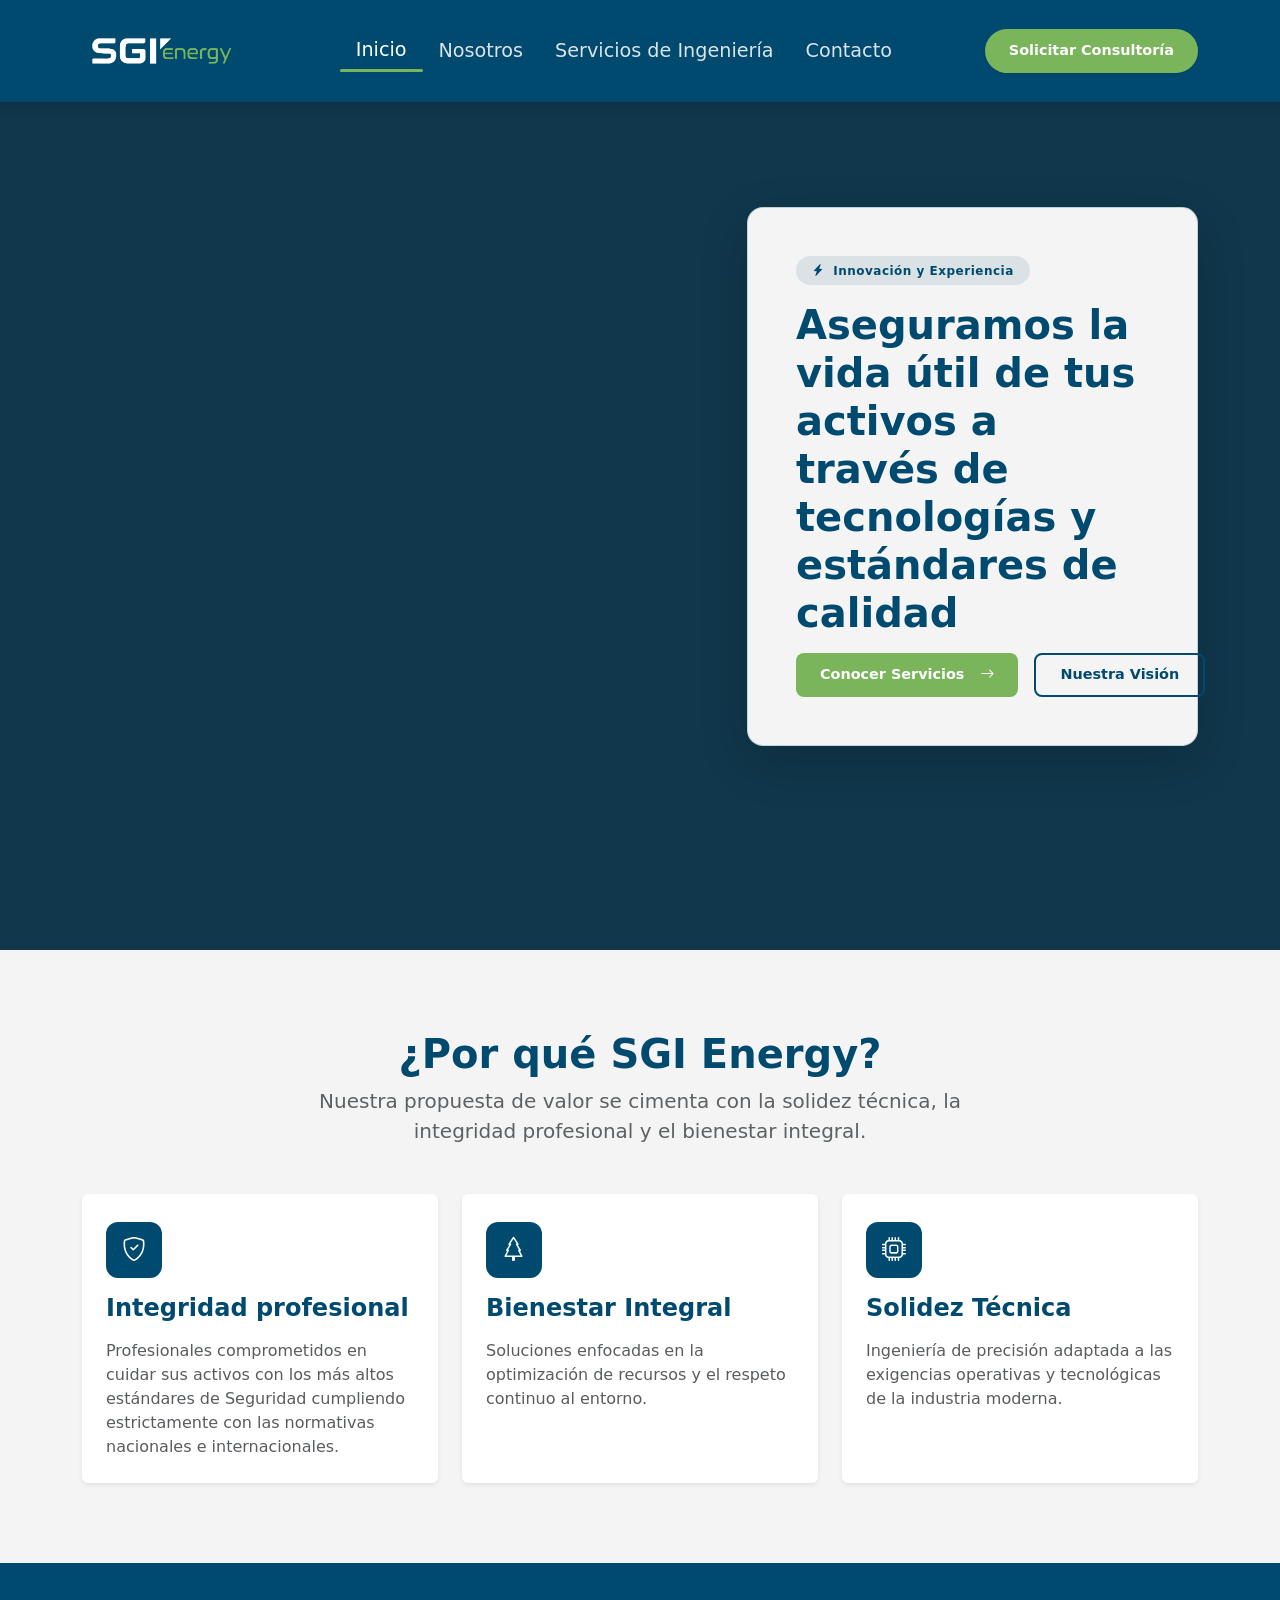
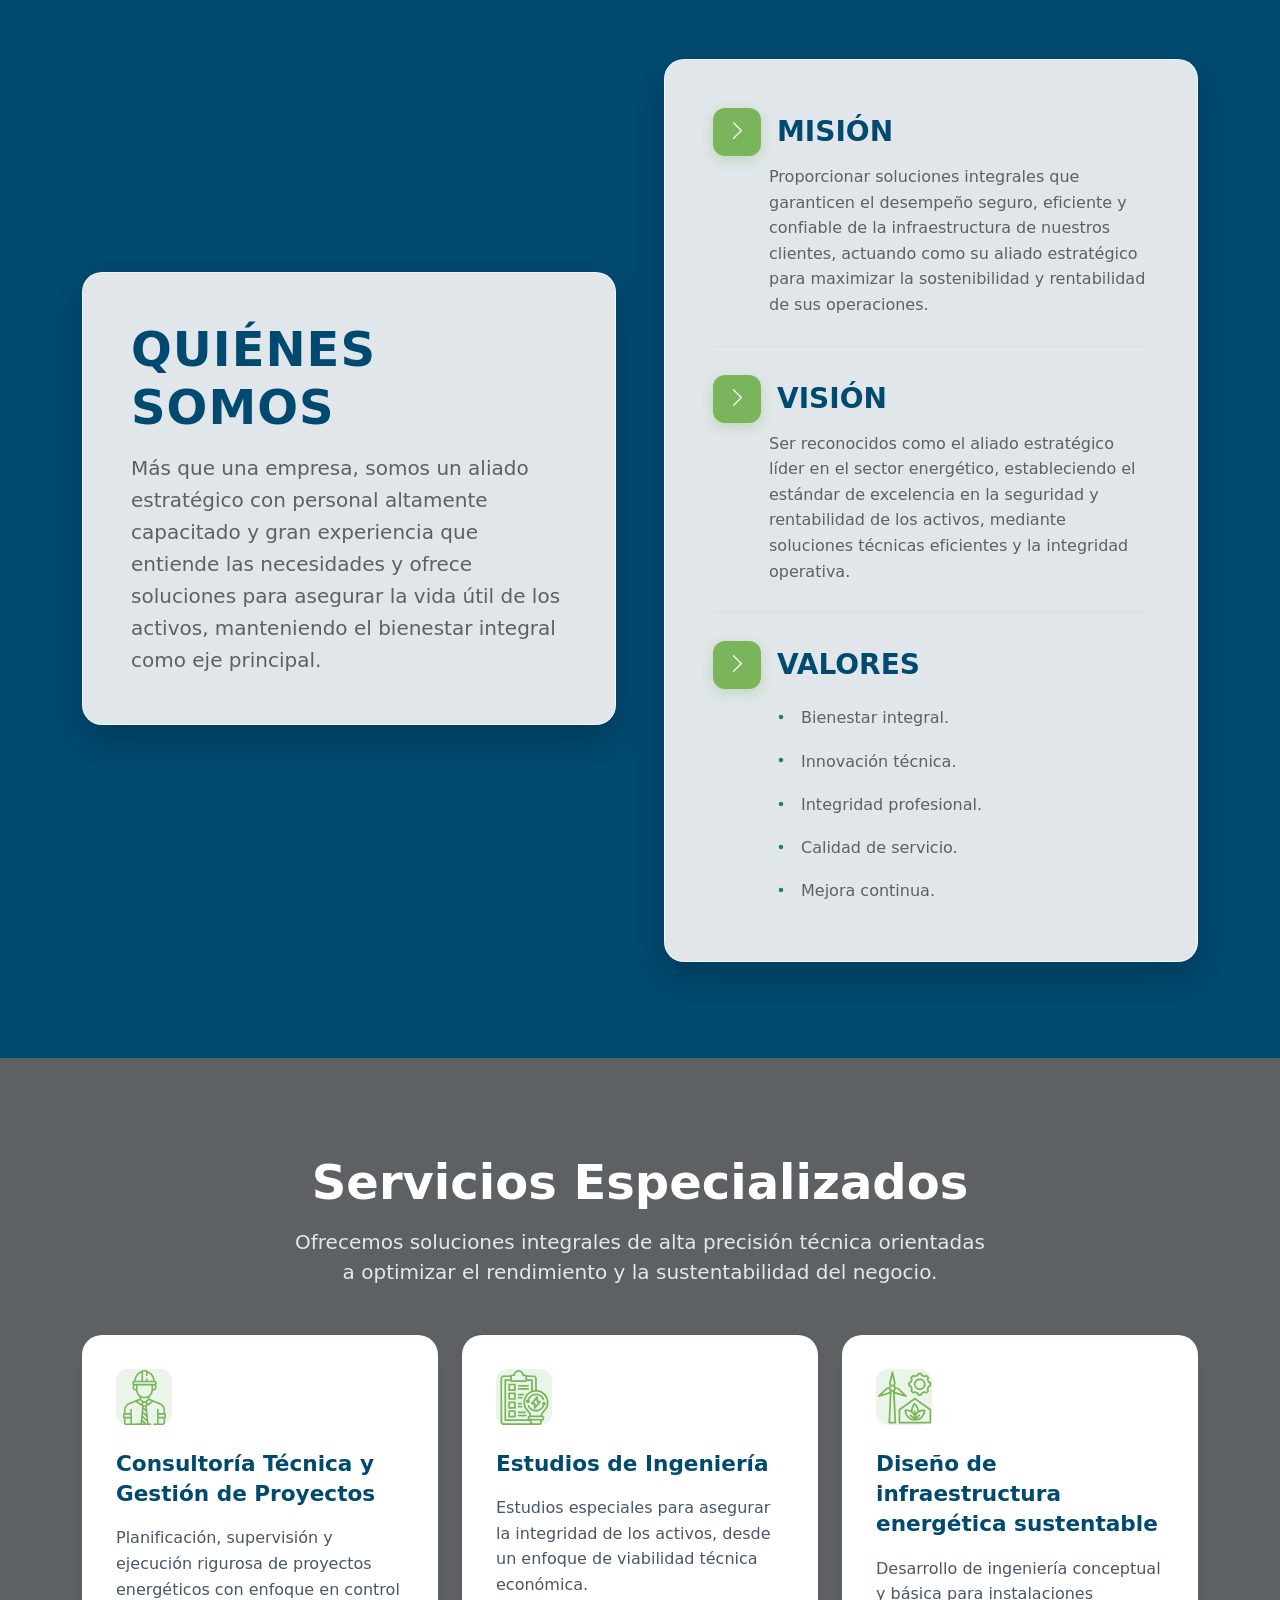
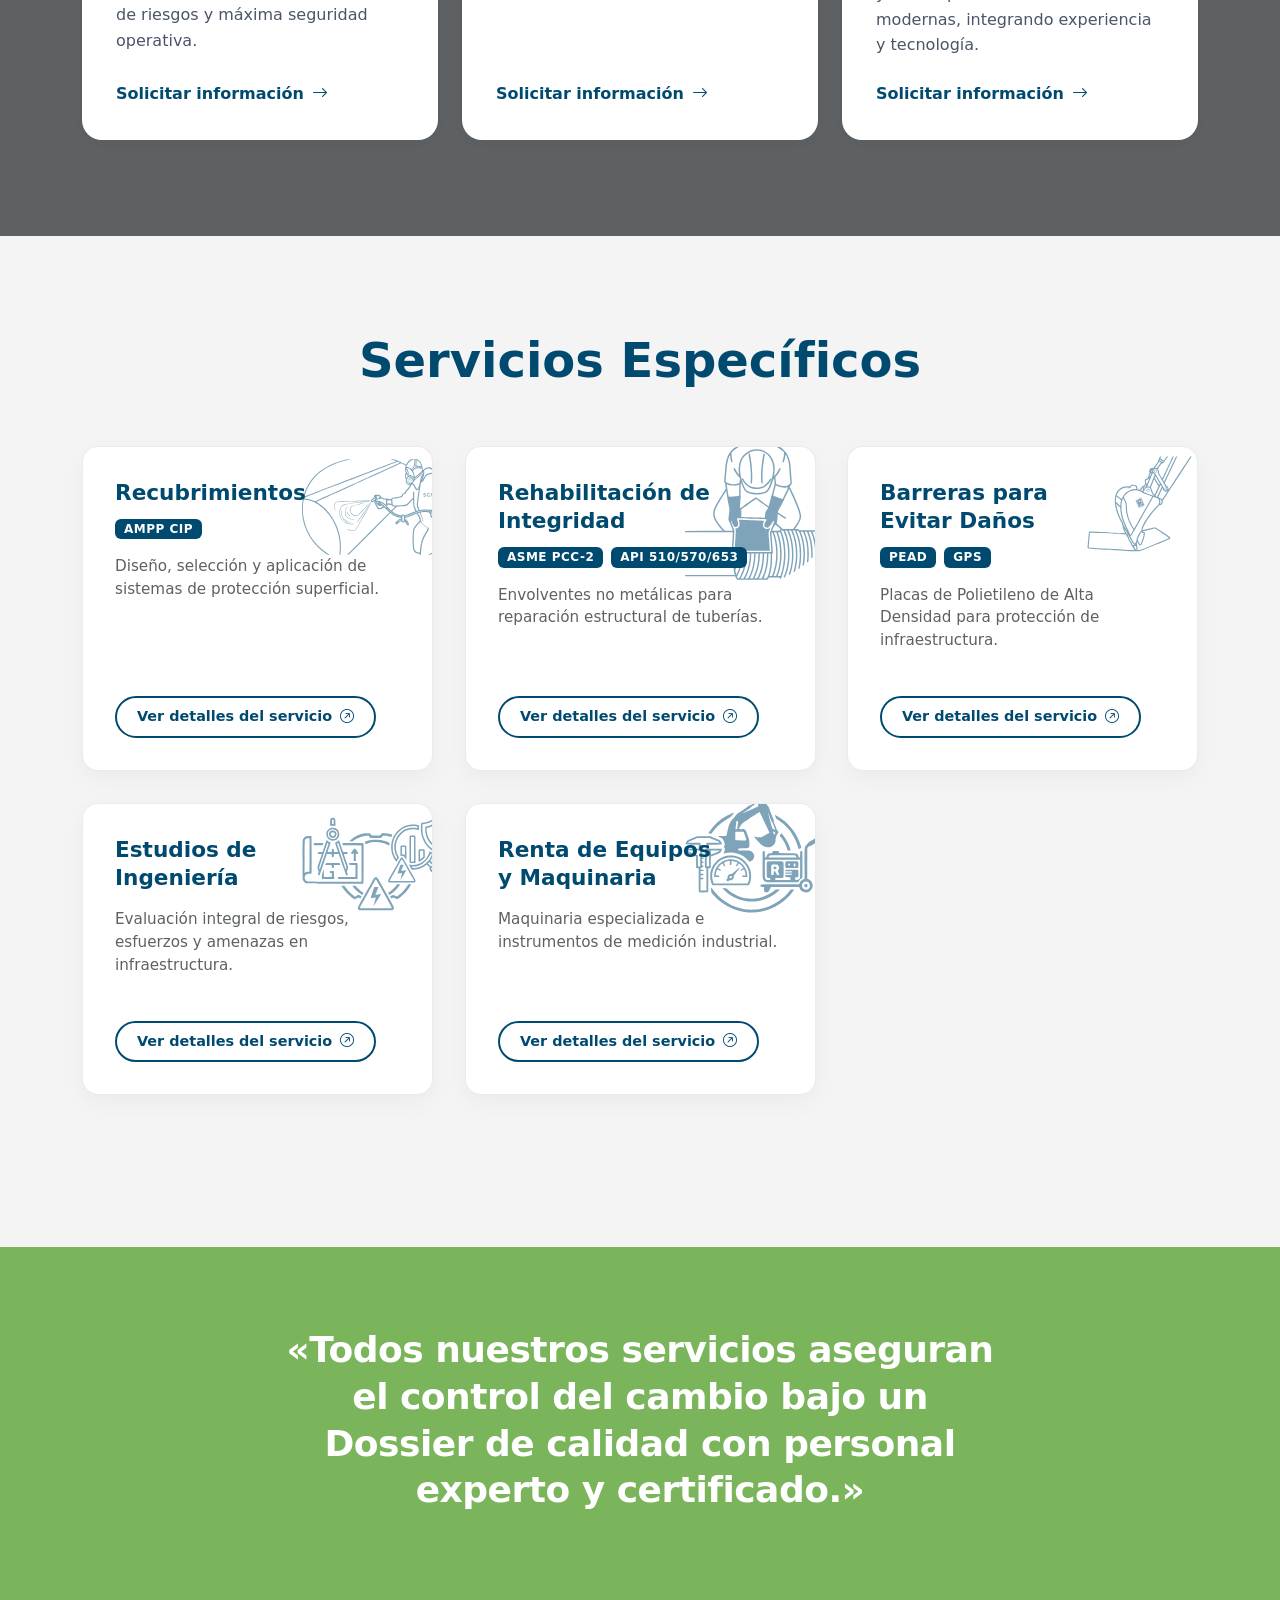
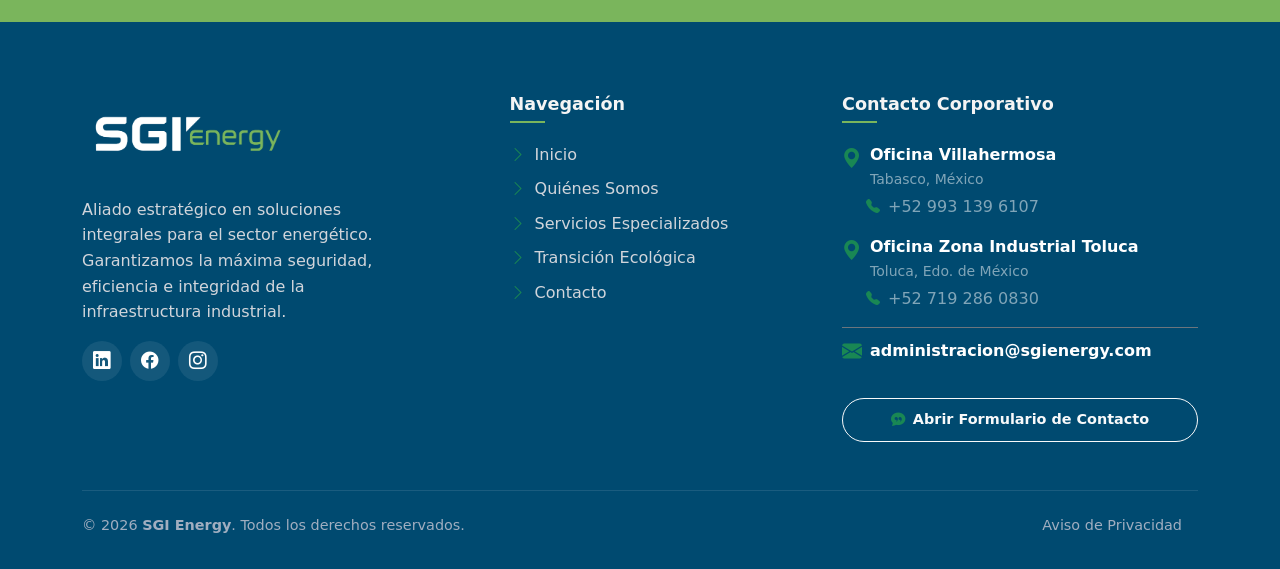
==== commit 991d5116: "Update location name in index.html Toluca" ====
--- a/index.html
+++ b/index.html
@@ -2057,7 +2057,7 @@
             <div class="d-flex align-items-start gap-2 mb-1">
               <i class="bi bi-geo-alt-fill text-success fs-5"></i>
               <div>
-                <strong class="text-white d-block">Oficina Zona Industrial</strong>
+                <strong class="text-white d-block">Oficina Zona Industrial Toluca</strong>
                 <span class="text-white-50 small">Toluca, Edo. de México</span>
               </div>
             </div>
@@ -2386,4 +2386,4 @@
 });
   </script>
 </body>
-</html>+</html>
